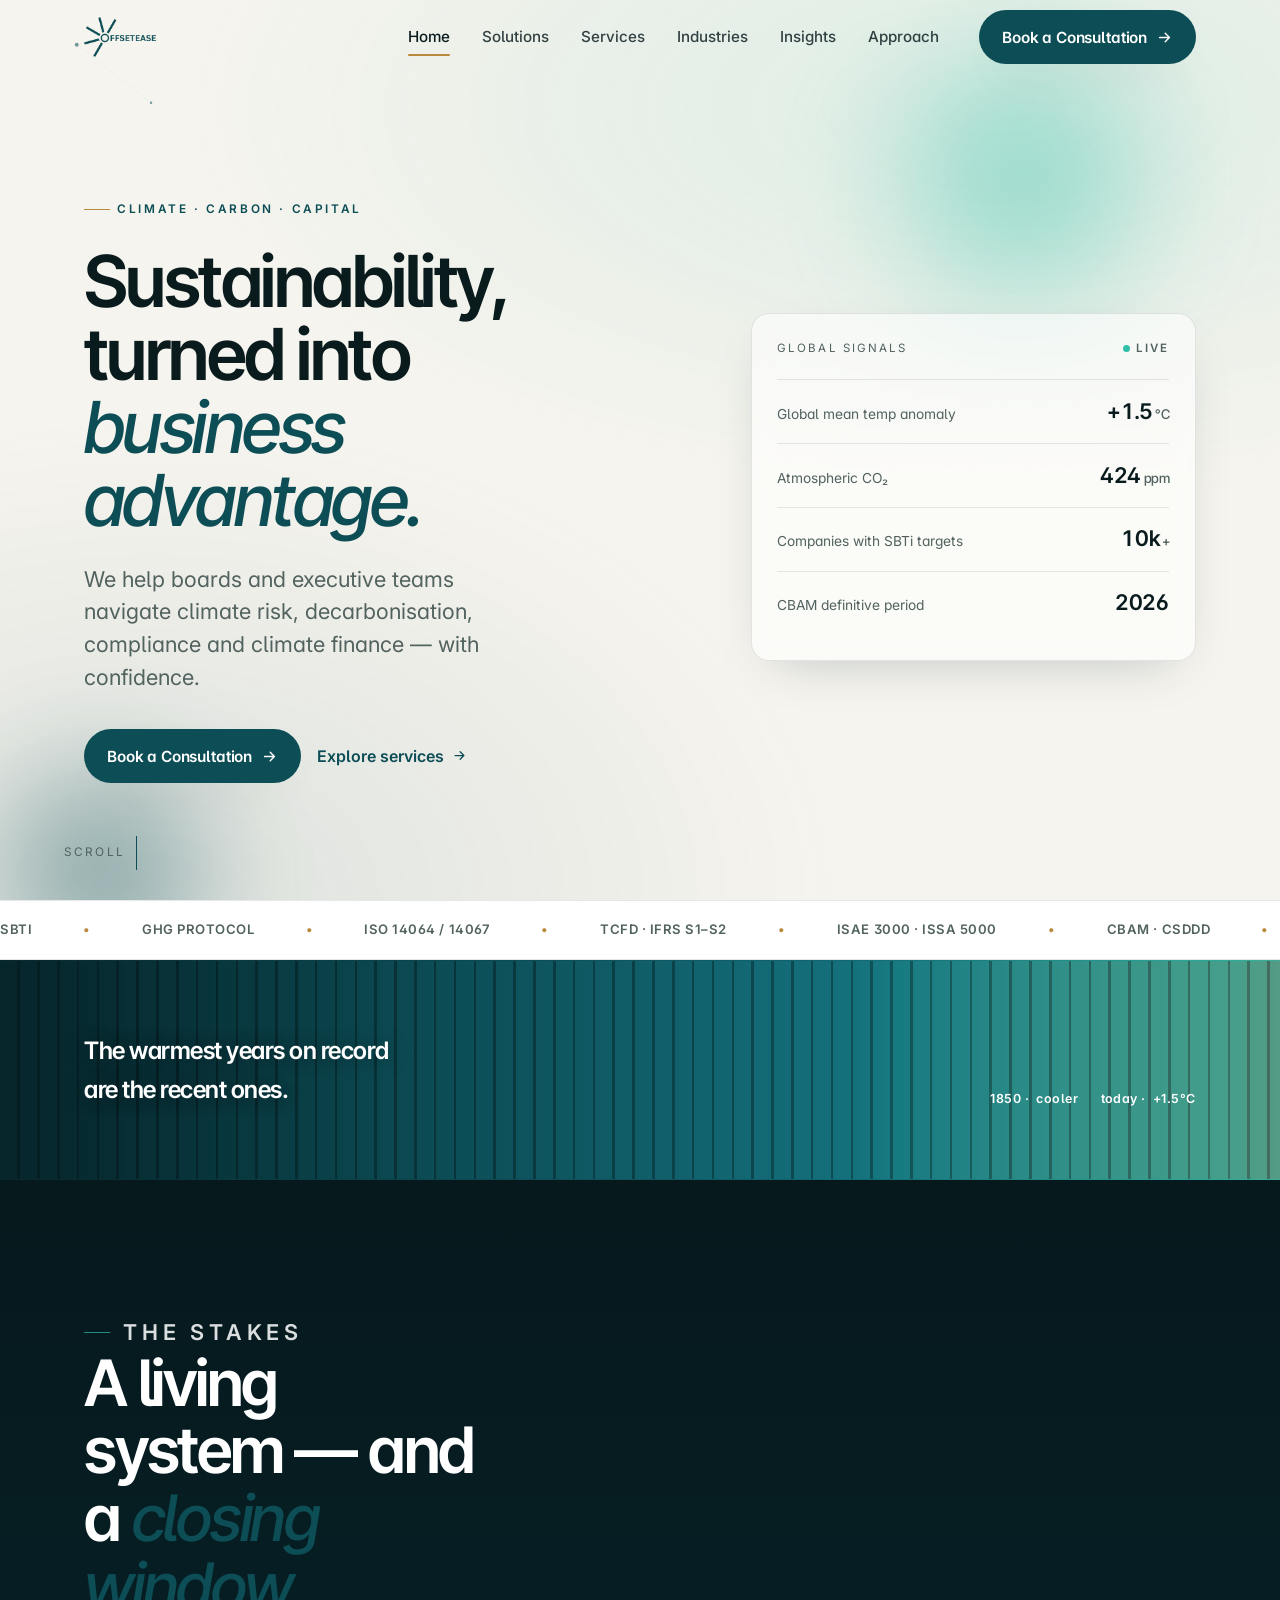
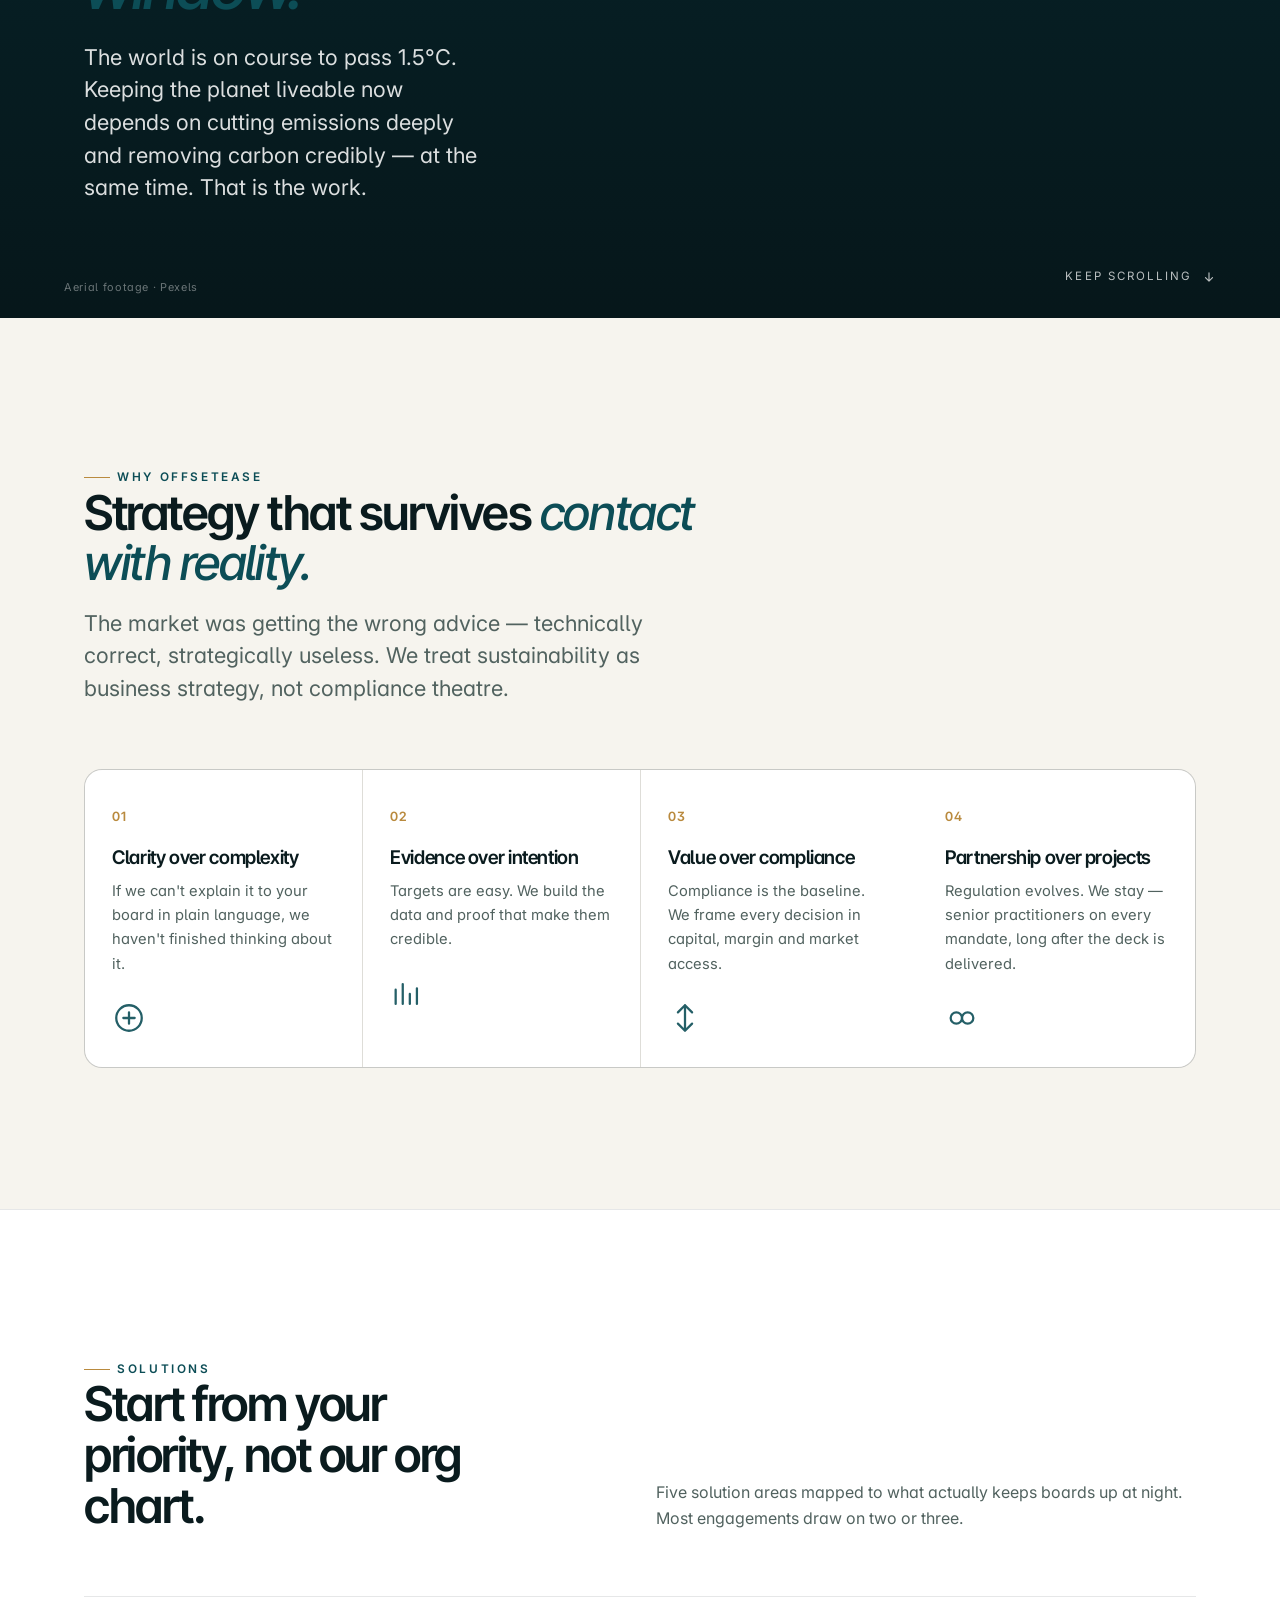
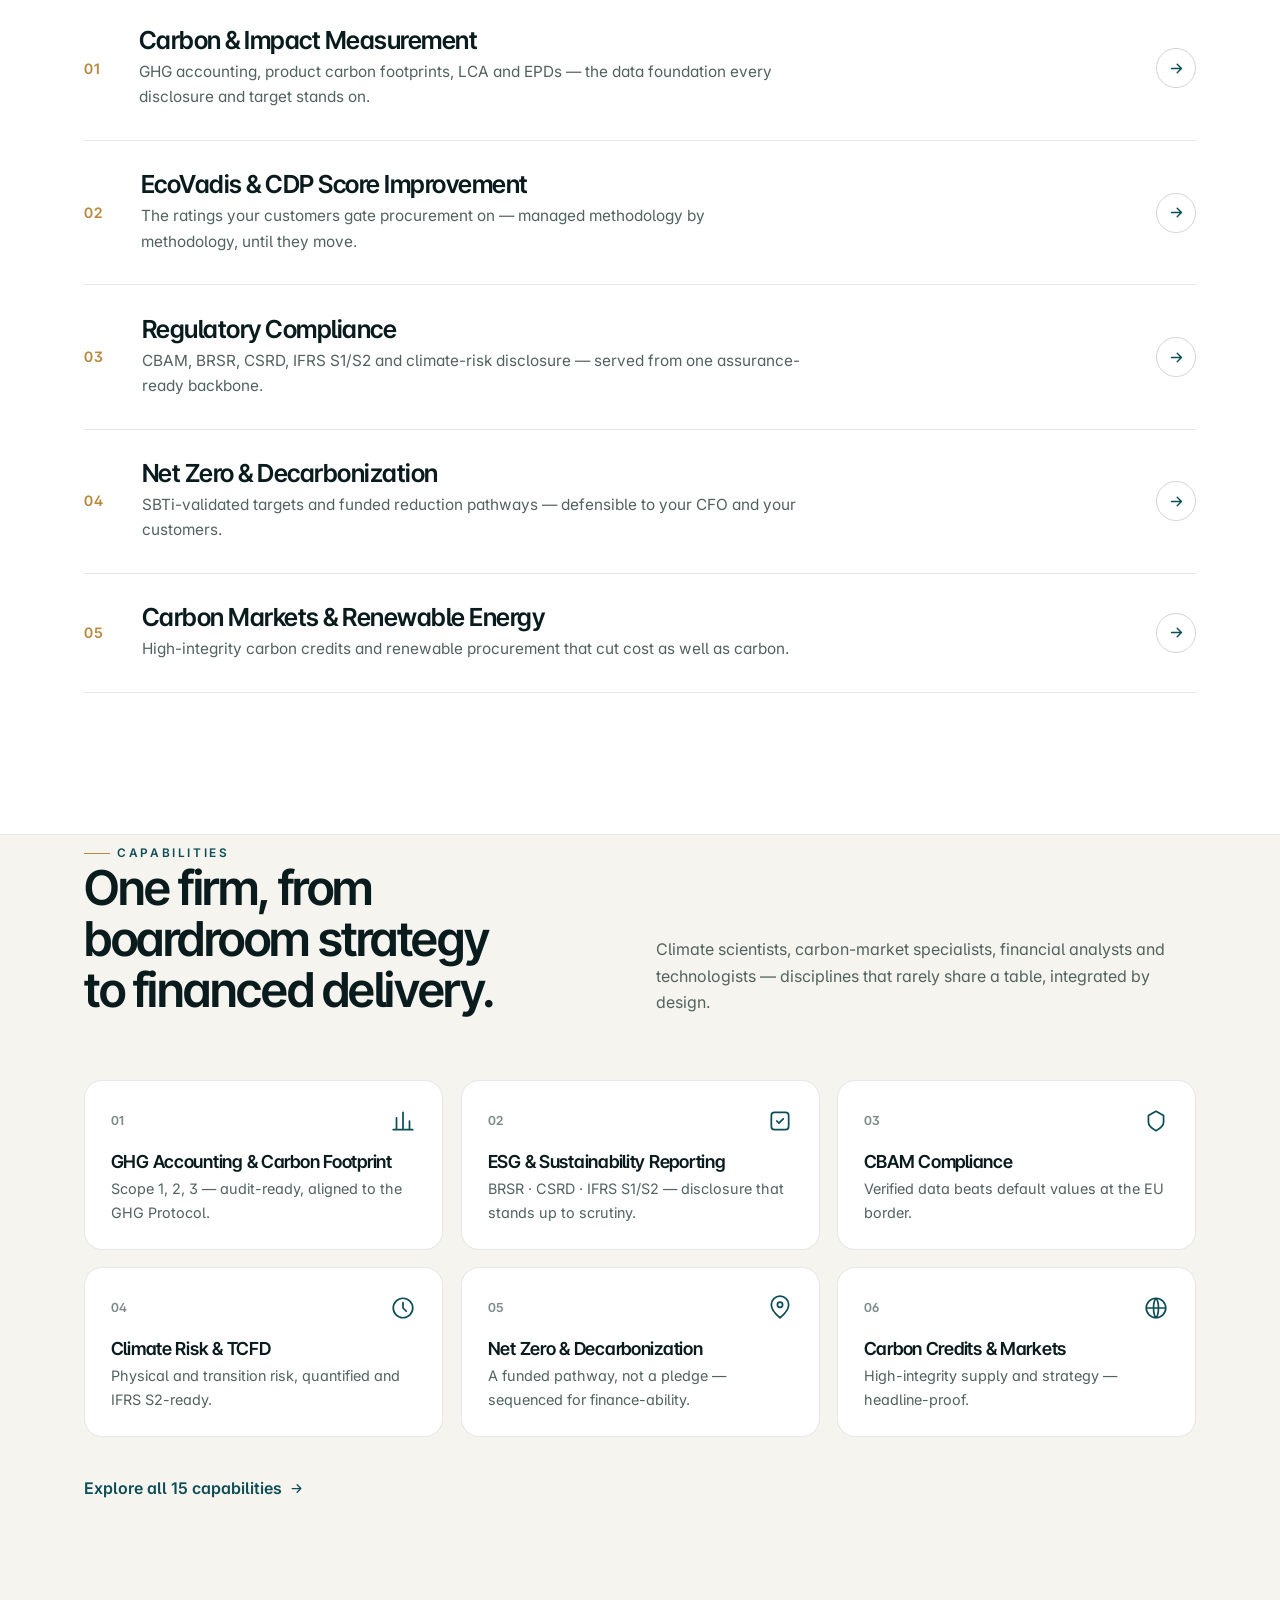
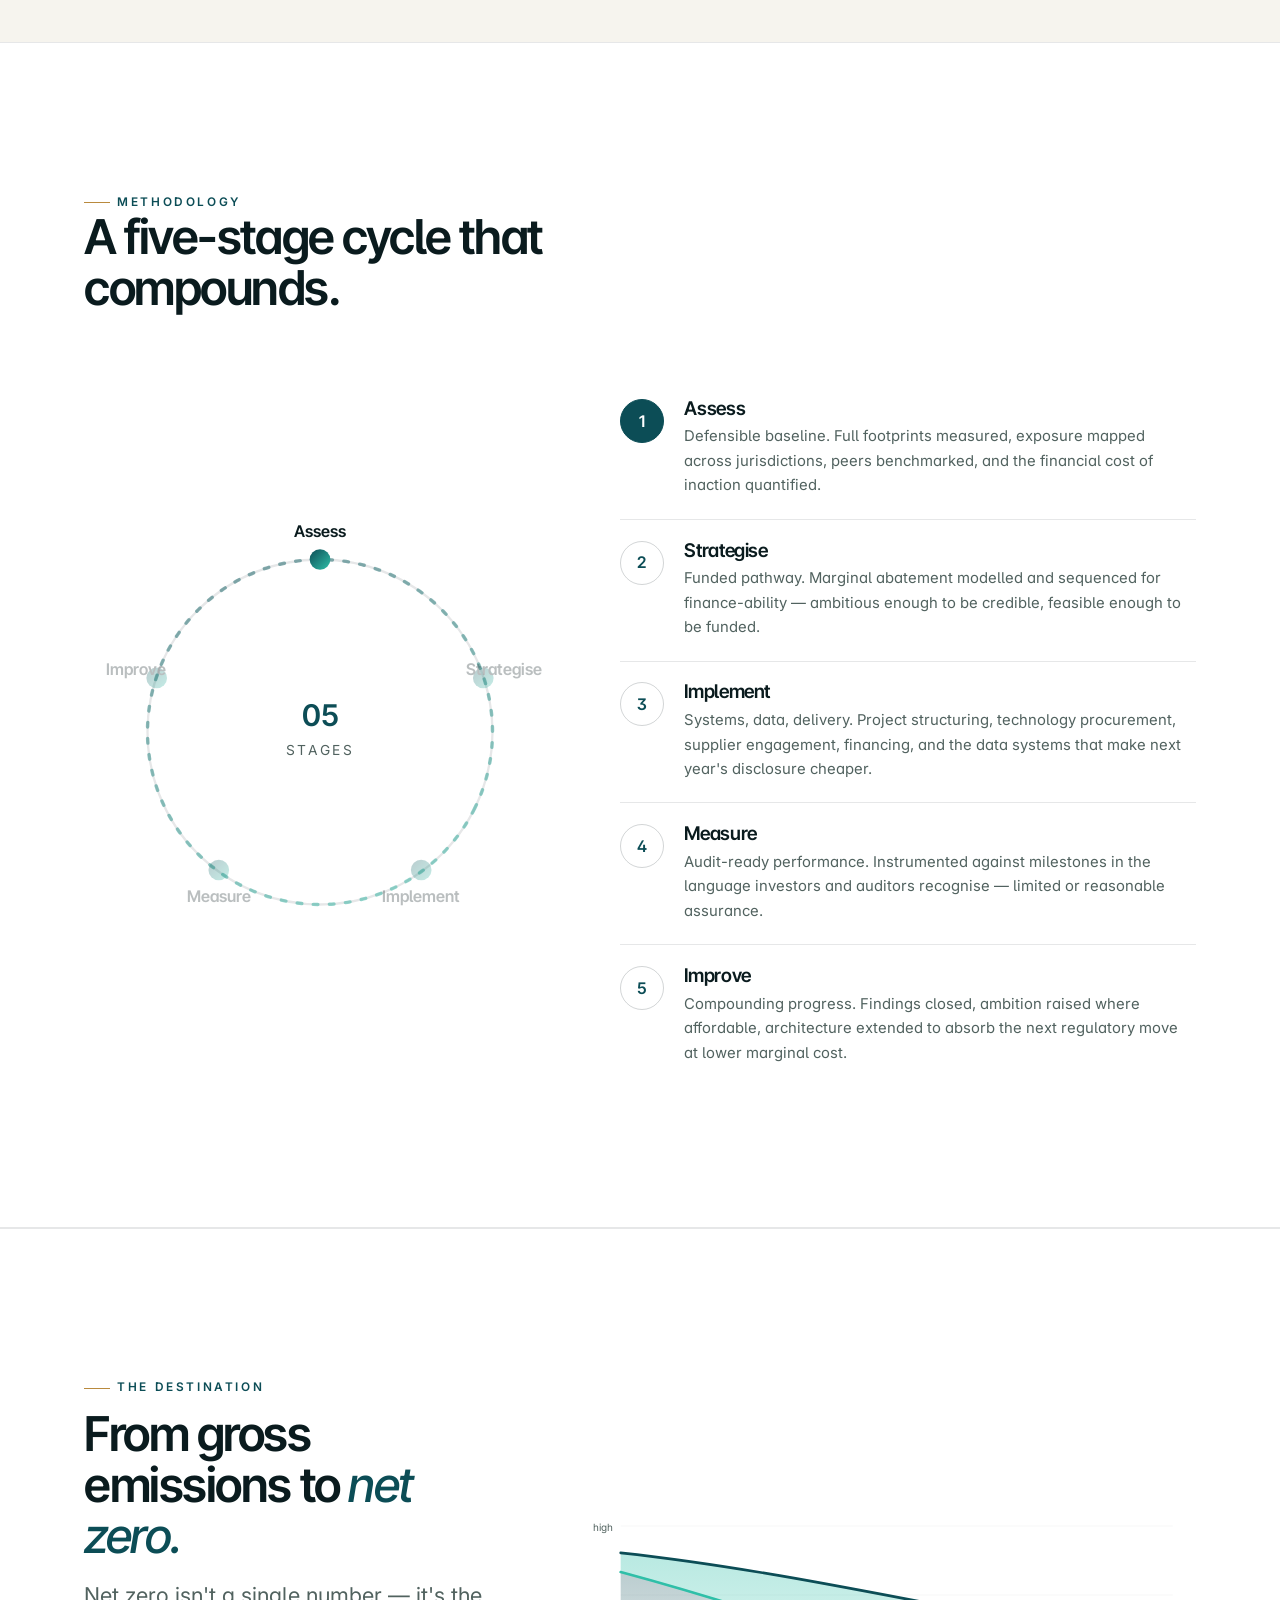
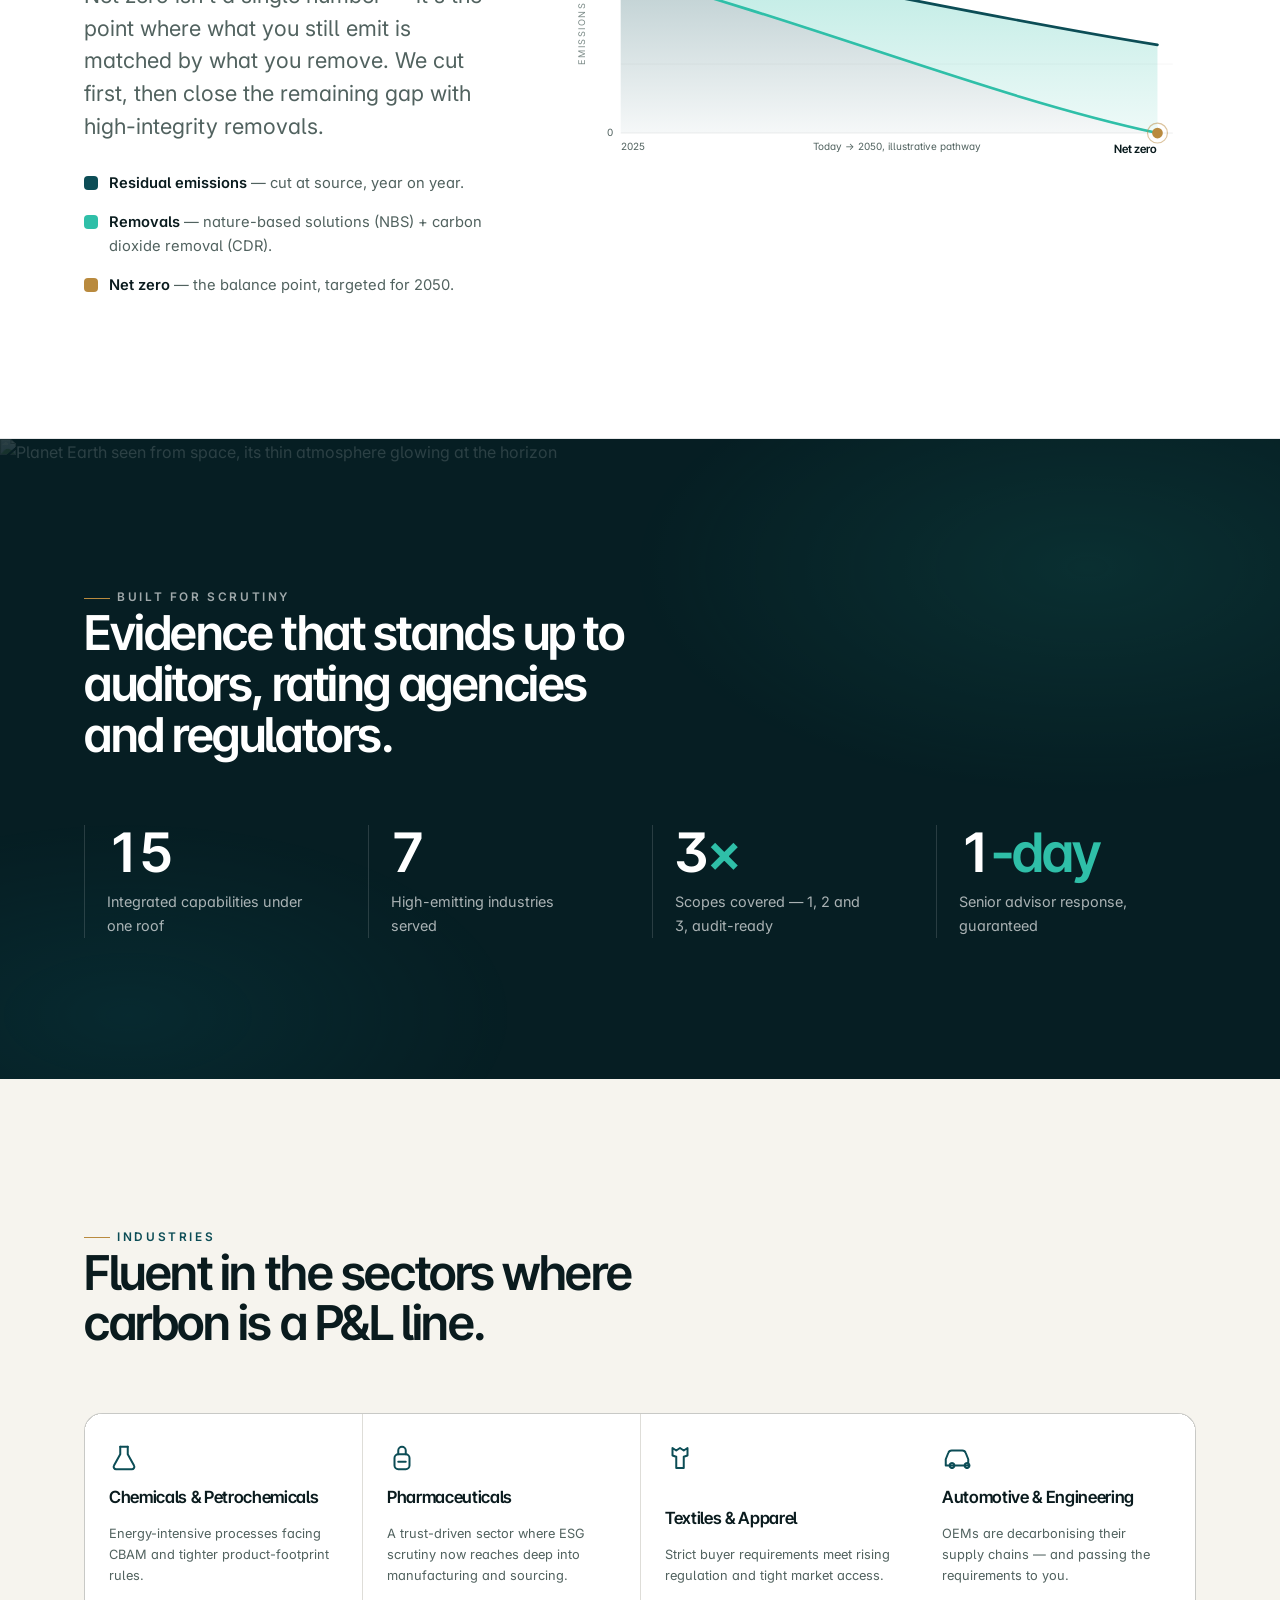
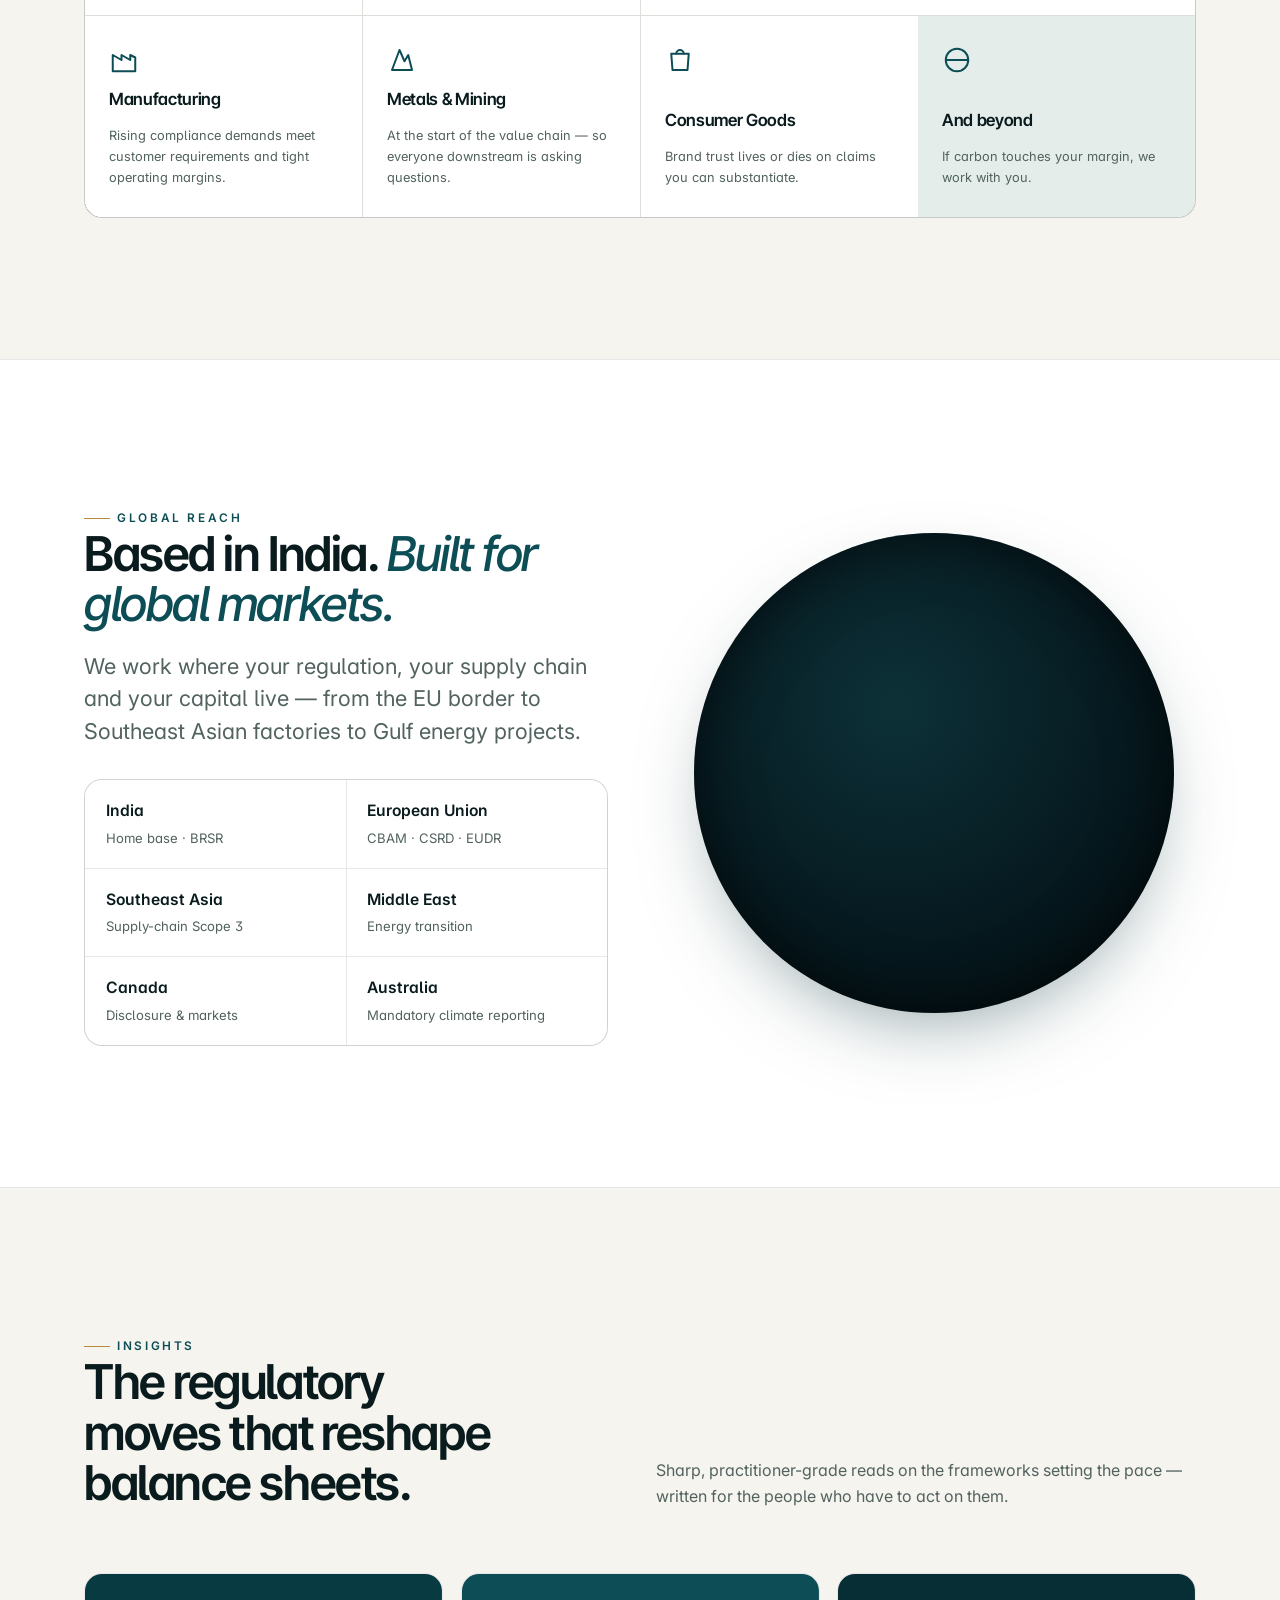
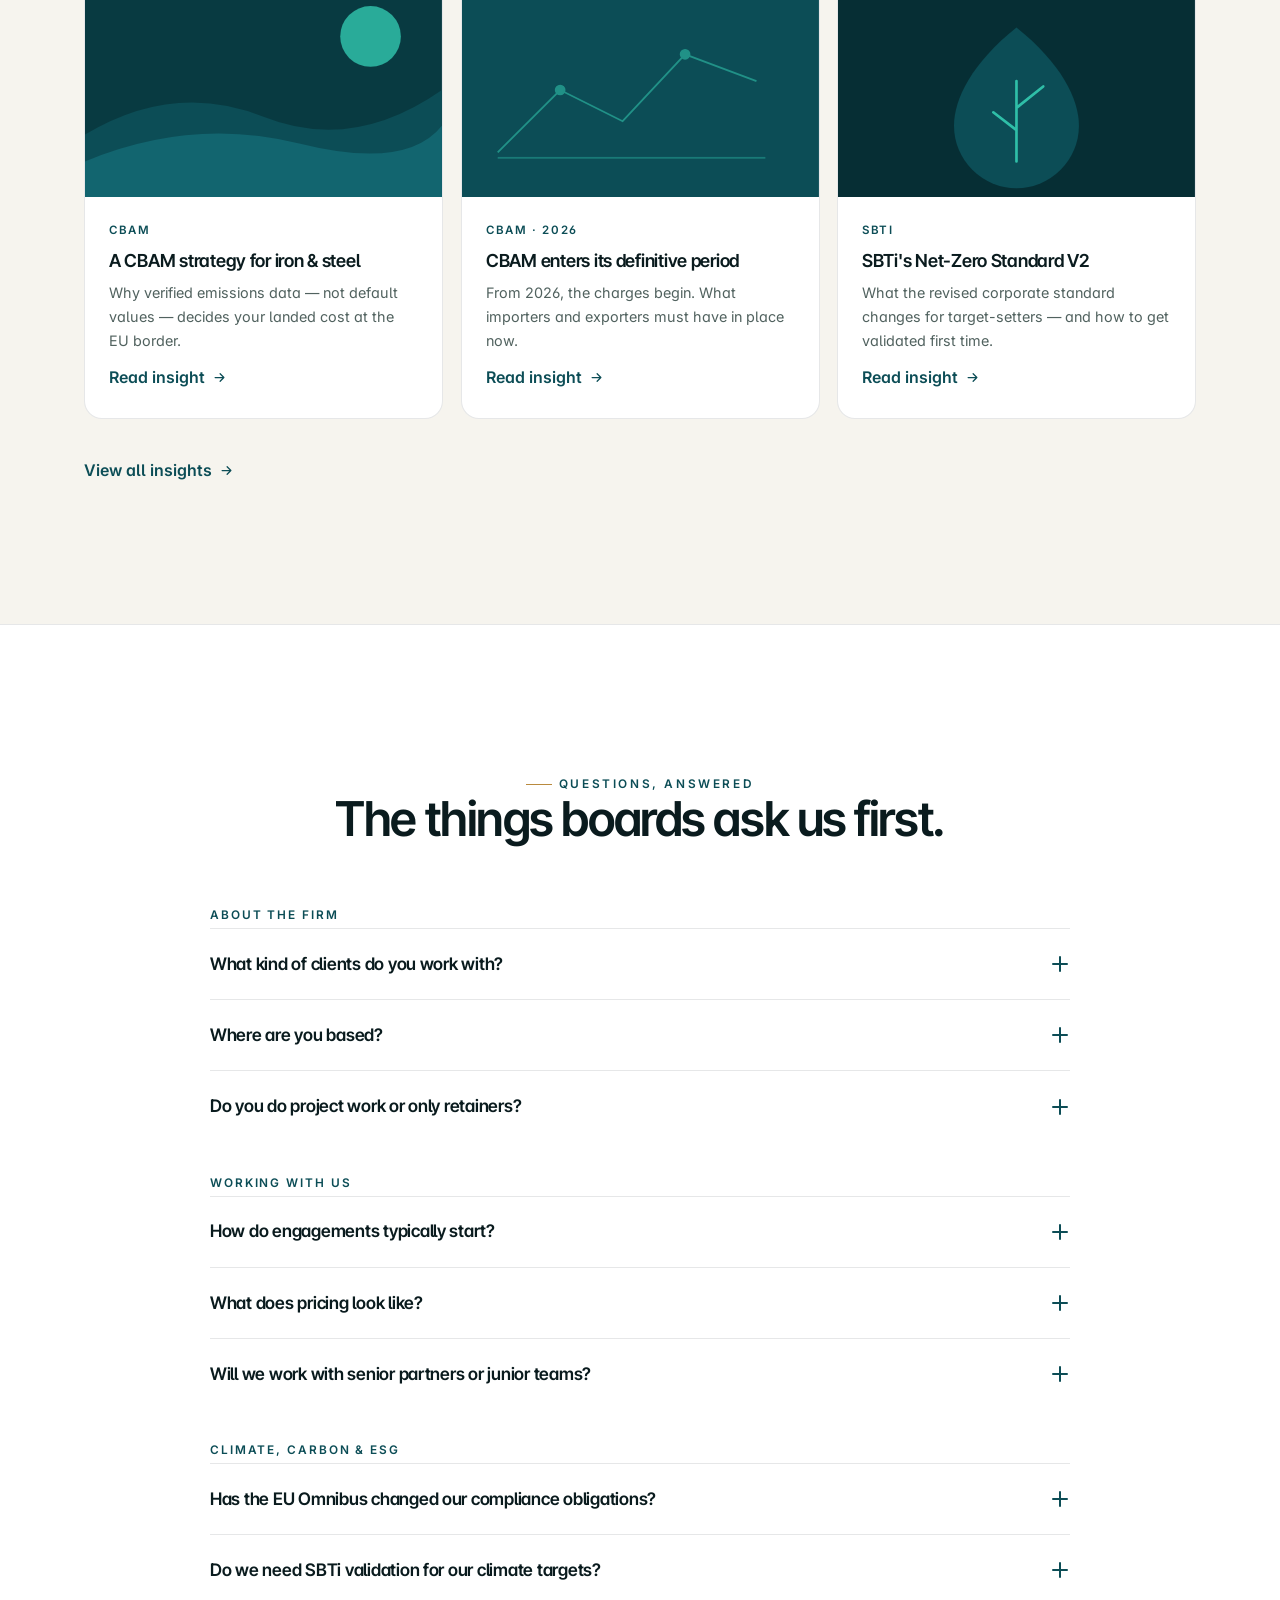
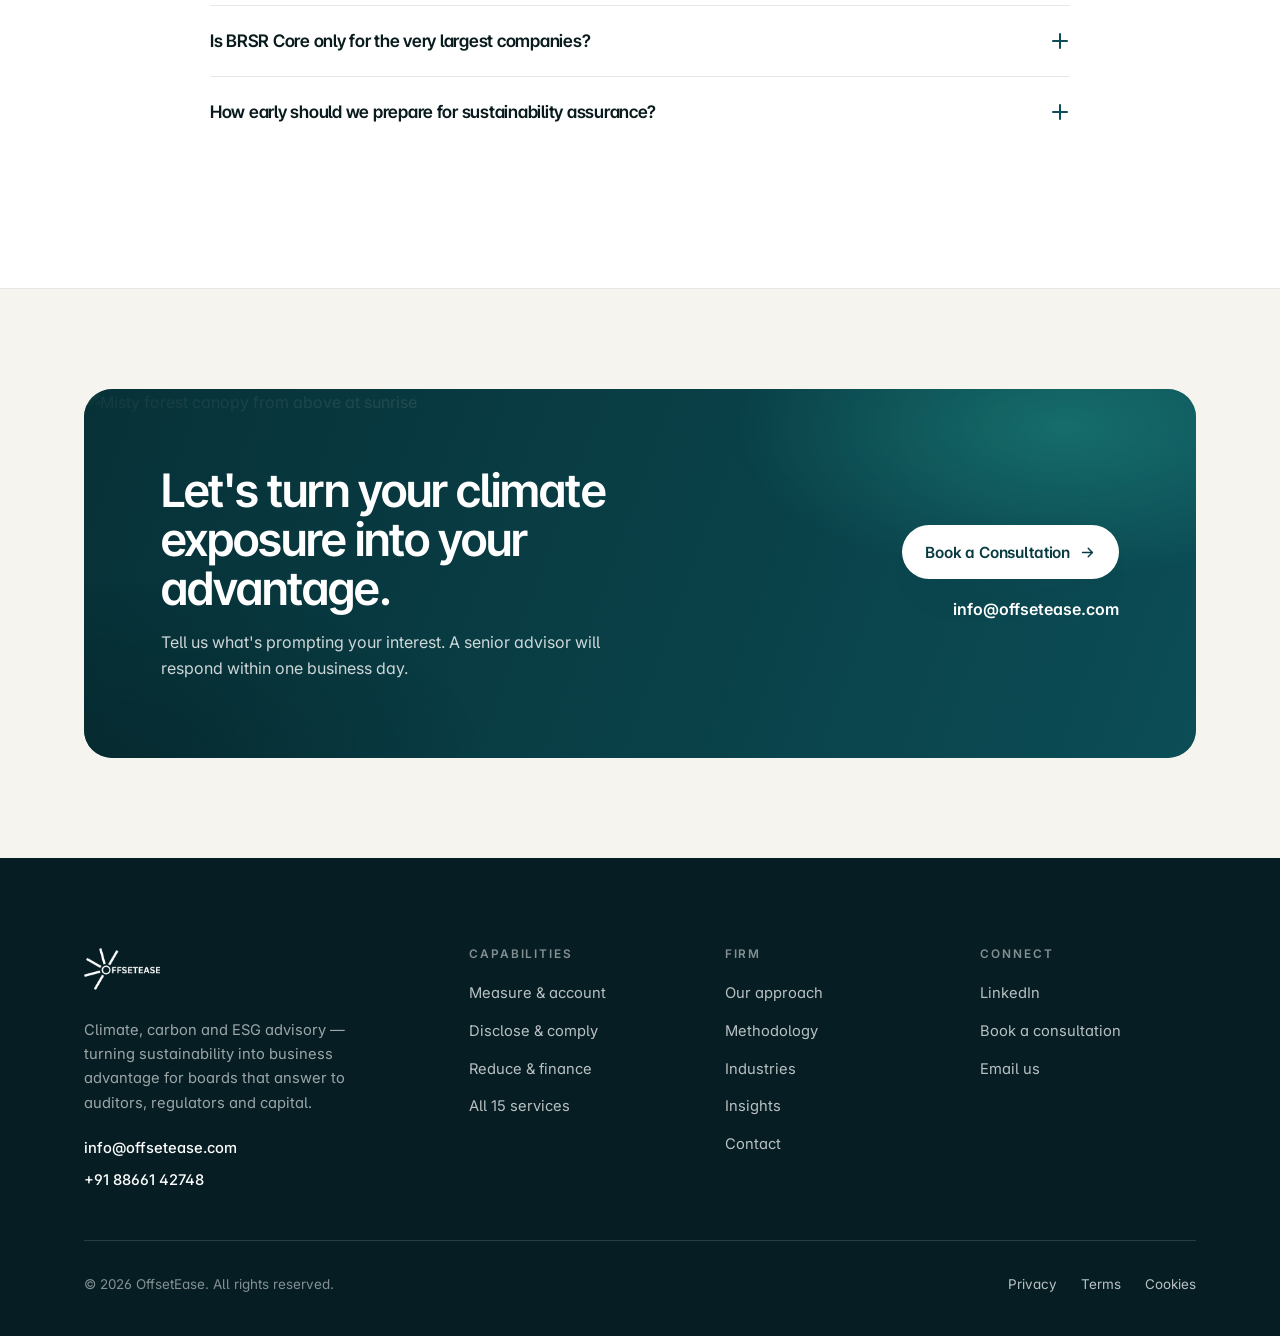
==== index.html @ 609835d5 "Add interactive 3D Earth (WebGL/Three.js) to Global Reach - Real textured, cloud-wrapped, atmosphere" ====
<!DOCTYPE html>
<html lang="en">
<head>
<meta charset="UTF-8">
<meta name="viewport" content="width=device-width, initial-scale=1">
<title>OffsetEase — Climate · Carbon · Capital</title>
<meta name="description" content="OffsetEase helps boards and executive teams turn climate risk, decarbonisation, compliance and climate finance into business advantage. Senior-led, audit-ready, commercially fluent.">
<meta name="theme-color" content="#0C4D56">
<link rel="icon" href="assets/img/favicon.ico" sizes="any">
<link rel="icon" href="assets/img/favicon.png" type="image/png">
<link rel="apple-touch-icon" href="assets/img/apple-touch-icon.png">
<meta property="og:title" content="OffsetEase — Sustainability, turned into business advantage">
<meta property="og:description" content="Climate, carbon and ESG advisory built for scrutiny and framed in capital, margin and market access.">
<meta property="og:type" content="website">
<link rel="preconnect" href="https://fonts.googleapis.com">
<link rel="preconnect" href="https://images.unsplash.com" crossorigin>
<link rel="preconnect" href="https://fonts.gstatic.com" crossorigin>
<link href="https://fonts.googleapis.com/css2?family=Inter:wght@400;500;600;700&family=Inter+Tight:wght@500;600;700&display=swap" rel="stylesheet">
<link rel="stylesheet" href="assets/css/styles.css">
</head>
<body>

<!-- ================= NAV ================= -->
<header class="nav" id="nav">
  <div class="wrap nav__inner">
    <a class="logo" href="index.html" aria-label="OffsetEase home">
      <span class="brand-logo" aria-hidden="true"></span>
    </a>
    <nav class="nav__links" aria-label="Primary">
      <a class="nav__link" href="index.html" aria-current="page">Home</a>
      <a class="nav__link" href="index.html#solutions">Solutions</a>
      <a class="nav__link" href="services.html">Services</a>
      <a class="nav__link" href="index.html#industries">Industries</a>
      <a class="nav__link" href="insights.html">Insights</a>
      <a class="nav__link" href="about.html">Approach</a>
      <a class="btn btn--primary nav__cta" href="contact.html">Book a Consultation
        <svg viewBox="0 0 24 24" fill="none" aria-hidden="true"><path d="M5 12h14M13 6l6 6-6 6" stroke="currentColor" stroke-width="2" stroke-linecap="round" stroke-linejoin="round"/></svg></a>
    </nav>
    <button class="nav__toggle" aria-label="Menu" aria-expanded="false"><span></span></button>
    <div class="nav__progress"></div>
  </div>
</header>

<main>

<!-- ================= HERO ================= -->
<section class="hero">
  <canvas class="hero__canvas" id="hero-canvas"></canvas>
  <div class="hero__veil"></div>
  <div class="orb" data-parallax="0.14" style="width:360px;height:360px;top:-70px;right:6%;background:radial-gradient(circle,#2FBFA8,transparent 70%)"></div>
  <div class="orb" data-parallax="-0.09" style="width:300px;height:300px;bottom:-90px;left:-50px;background:radial-gradient(circle,#0C4D56,transparent 70%)"></div>
  <div class="wrap">
    <div class="hero__grid">
      <div>
        <p class="eyebrow hero__tag">Climate · Carbon · Capital</p>
        <h1 class="display hero__title">
          Sustainability, turned into<br><span class="accent-word">business advantage.</span>
        </h1>
        <p class="lead hero__sub">We help boards and executive teams navigate climate risk, decarbonisation, compliance and climate finance — with confidence.</p>
        <div class="hero__cta">
          <a class="btn btn--primary" href="contact.html">Book a Consultation
            <svg viewBox="0 0 24 24" fill="none" aria-hidden="true"><path d="M5 12h14M13 6l6 6-6 6" stroke="currentColor" stroke-width="2" stroke-linecap="round" stroke-linejoin="round"/></svg>
          </a>
          <a class="tlink" href="services.html">Explore services
            <svg viewBox="0 0 24 24" fill="none" aria-hidden="true"><path d="M5 12h14M13 6l6 6-6 6" stroke="currentColor" stroke-width="2" stroke-linecap="round" stroke-linejoin="round"/></svg>
          </a>
        </div>
      </div>
      <aside class="hero__panel reveal" aria-label="Global climate signals">
        <div class="hero__panel-head">
          <span>Global signals</span>
          <span class="livedot">Live</span>
        </div>
        <div class="metric"><span class="metric__label">Global mean temp anomaly</span><span class="metric__val">+1.5<small>°C</small></span></div>
        <div class="metric"><span class="metric__label">Atmospheric CO₂</span><span class="metric__val">424<small>ppm</small></span></div>
        <div class="metric"><span class="metric__label">Companies with SBTi targets</span><span class="metric__val">10k<small>+</small></span></div>
        <div class="metric"><span class="metric__label">CBAM definitive period</span><span class="metric__val">2026</span></div>
      </aside>
    </div>
  </div>
  <span class="hero__scroll">Scroll <i></i></span>
</section>

<!-- ================= STANDARDS STRIP ================= -->
<div class="strip" aria-label="Standards and frameworks">
  <div class="strip__inner">
    <span class="strip__item">SBTi</span><span class="strip__item">GHG Protocol</span><span class="strip__item">ISO 14064 / 14067</span><span class="strip__item">TCFD · IFRS S1–S2</span><span class="strip__item">ISAE 3000 · ISSA 5000</span><span class="strip__item">CBAM · CSDDD</span><span class="strip__item">GRI · CDP</span><span class="strip__item">PAS 2050 · EPD</span>
    <span class="strip__item">SBTi</span><span class="strip__item">GHG Protocol</span><span class="strip__item">ISO 14064 / 14067</span><span class="strip__item">TCFD · IFRS S1–S2</span><span class="strip__item">ISAE 3000 · ISSA 5000</span><span class="strip__item">CBAM · CSDDD</span><span class="strip__item">GRI · CDP</span><span class="strip__item">PAS 2050 · EPD</span>
  </div>
</div>

<!-- ================= WARMING STRIPES ================= -->
<section class="stripes" aria-label="Global mean temperature by year, cool to warm">
  <div class="stripes__label">
    <div class="wrap">
      <p>The warmest years on record are the recent ones.</p>
      <div class="stripes__ends">
        <b>1850 ·&nbsp; cooler</b>
        <b>today ·&nbsp; +1.5°C</b>
      </div>
    </div>
  </div>
</section>

<!-- ================= CINEMATIC MOMENT ================= -->
<section class="cinema" aria-label="What is at stake">
  <video class="cinema__video" autoplay muted loop playsinline preload="metadata"
    poster="https://images.unsplash.com/photo-1760693980762-fac4f7558dc6?fm=jpg&q=55&w=1280&auto=format&fit=crop">
    <source src="https://videos.pexels.com/video-files/17929372/17929372-uhd_2560_1440_30fps.mp4" type="video/mp4">
  </video>
  <div class="cinema__scrim"></div>
  <div class="wrap">
    <div class="cinema__inner reveal">
      <p class="eyebrow eyebrow--light">The stakes</p>
      <h2>A living system — and a <span class="accent-word">closing window.</span></h2>
      <p>The world is on course to pass 1.5°C. Keeping the planet liveable now depends on cutting emissions deeply and removing carbon credibly — at the same time. That is the work.</p>
    </div>
  </div>
  <span class="cinema__cue">Keep scrolling
    <svg viewBox="0 0 24 24" width="14" height="14" fill="none" aria-hidden="true"><path d="M12 5v14M6 13l6 6 6-6" stroke="currentColor" stroke-width="2" stroke-linecap="round" stroke-linejoin="round"/></svg>
  </span>
  <span class="cinema__source">Aerial footage · Pexels</span>
</section>

<!-- ================= PHILOSOPHY ================= -->
<section class="section">
  <div class="wrap">
    <div class="head reveal">
      <p class="eyebrow">Why OffsetEase</p>
      <h2 class="h2">Strategy that survives <span class="accent-word">contact with reality.</span></h2>
      <p class="lead">The market was getting the wrong advice — technically correct, strategically useless. We treat sustainability as business strategy, not compliance theatre.</p>
    </div>
    <div class="values reveal" data-delay="1">
      <article class="value">
        <span class="value__num">01</span>
        <h3>Clarity over complexity</h3>
        <p>If we can't explain it to your board in plain language, we haven't finished thinking about it.</p>
        <svg class="value__icon" viewBox="0 0 24 24" fill="none" aria-hidden="true"><circle cx="12" cy="12" r="9" stroke="currentColor" stroke-width="1.6"/><path d="M8 12h8M12 8v8" stroke="currentColor" stroke-width="1.6" stroke-linecap="round"/></svg>
      </article>
      <article class="value">
        <span class="value__num">02</span>
        <h3>Evidence over intention</h3>
        <p>Targets are easy. We build the data and proof that make them credible.</p>
        <svg class="value__icon" viewBox="0 0 24 24" fill="none" aria-hidden="true"><path d="M4 19V9m5 10V5m5 14v-7m5 7V8" stroke="currentColor" stroke-width="1.6" stroke-linecap="round"/></svg>
      </article>
      <article class="value">
        <span class="value__num">03</span>
        <h3>Value over compliance</h3>
        <p>Compliance is the baseline. We frame every decision in capital, margin and market access.</p>
        <svg class="value__icon" viewBox="0 0 24 24" fill="none" aria-hidden="true"><path d="M12 3v18M7 8l5-5 5 5M7 16l5 5 5-5" stroke="currentColor" stroke-width="1.6" stroke-linecap="round" stroke-linejoin="round"/></svg>
      </article>
      <article class="value">
        <span class="value__num">04</span>
        <h3>Partnership over projects</h3>
        <p>Regulation evolves. We stay — senior practitioners on every mandate, long after the deck is delivered.</p>
        <svg class="value__icon" viewBox="0 0 24 24" fill="none" aria-hidden="true"><circle cx="8" cy="12" r="4" stroke="currentColor" stroke-width="1.6"/><circle cx="16" cy="12" r="4" stroke="currentColor" stroke-width="1.6"/></svg>
      </article>
    </div>
  </div>
</section>

<!-- ================= SOLUTIONS ================= -->
<section class="section" id="solutions" style="background:var(--surface);border-block:1px solid var(--line)">
  <div class="wrap">
    <div class="head head--split reveal">
      <div class="head__copy"><p class="eyebrow">Solutions</p><h2 class="h2">Start from your priority, not our org chart.</h2></div>
      <p class="muted">Five solution areas mapped to what actually keeps boards up at night. Most engagements draw on two or three.</p>
    </div>
    <div class="sol-list reveal" data-delay="1">
      <a class="sol" href="services.html#measure">
        <span class="sol__no">01</span>
        <div class="sol__body"><h3>Carbon &amp; Impact Measurement</h3><p>GHG accounting, product carbon footprints, LCA and EPDs — the data foundation every disclosure and target stands on.</p></div>
        <span class="sol__arrow" aria-hidden="true"><svg viewBox="0 0 24 24" fill="none"><path d="M5 12h14M13 6l6 6-6 6" stroke="currentColor" stroke-width="2" stroke-linecap="round" stroke-linejoin="round"/></svg></span>
      </a>
      <a class="sol" href="services.html#scores">
        <span class="sol__no">02</span>
        <div class="sol__body"><h3>EcoVadis &amp; CDP Score Improvement</h3><p>The ratings your customers gate procurement on — managed methodology by methodology, until they move.</p></div>
        <span class="sol__arrow" aria-hidden="true"><svg viewBox="0 0 24 24" fill="none"><path d="M5 12h14M13 6l6 6-6 6" stroke="currentColor" stroke-width="2" stroke-linecap="round" stroke-linejoin="round"/></svg></span>
      </a>
      <a class="sol" href="services.html#comply">
        <span class="sol__no">03</span>
        <div class="sol__body"><h3>Regulatory Compliance</h3><p>CBAM, BRSR, CSRD, IFRS S1/S2 and climate-risk disclosure — served from one assurance-ready backbone.</p></div>
        <span class="sol__arrow" aria-hidden="true"><svg viewBox="0 0 24 24" fill="none"><path d="M5 12h14M13 6l6 6-6 6" stroke="currentColor" stroke-width="2" stroke-linecap="round" stroke-linejoin="round"/></svg></span>
      </a>
      <a class="sol" href="services.html#reduce">
        <span class="sol__no">04</span>
        <div class="sol__body"><h3>Net Zero &amp; Decarbonization</h3><p>SBTi-validated targets and funded reduction pathways — defensible to your CFO and your customers.</p></div>
        <span class="sol__arrow" aria-hidden="true"><svg viewBox="0 0 24 24" fill="none"><path d="M5 12h14M13 6l6 6-6 6" stroke="currentColor" stroke-width="2" stroke-linecap="round" stroke-linejoin="round"/></svg></span>
      </a>
      <a class="sol" href="services.html#markets">
        <span class="sol__no">05</span>
        <div class="sol__body"><h3>Carbon Markets &amp; Renewable Energy</h3><p>High-integrity carbon credits and renewable procurement that cut cost as well as carbon.</p></div>
        <span class="sol__arrow" aria-hidden="true"><svg viewBox="0 0 24 24" fill="none"><path d="M5 12h14M13 6l6 6-6 6" stroke="currentColor" stroke-width="2" stroke-linecap="round" stroke-linejoin="round"/></svg></span>
      </a>
    </div>
  </div>
</section>

<!-- ================= SERVICES ================= -->
<section class="section" style="padding-top:0" id="services">
  <div class="wrap">
    <div class="head head--split reveal">
      <div class="head__copy">
        <p class="eyebrow">Capabilities</p>
        <h2 class="h2">One firm, from boardroom strategy to financed delivery.</h2>
      </div>
      <p class="muted">Climate scientists, carbon-market specialists, financial analysts and technologists — disciplines that rarely share a table, integrated by design.</p>
    </div>

    <div class="svc-grid reveal" data-delay="1">
      <article class="svc">
        <div class="svc__ix"><span class="svc__num">01</span>
          <svg class="svc__icon" viewBox="0 0 24 24" fill="none" aria-hidden="true"><path d="M3 20h18M6 20V9m6 11V4m6 16v-8" stroke="currentColor" stroke-width="1.6" stroke-linecap="round"/></svg></div>
        <h3>GHG Accounting &amp; Carbon Footprint</h3>
        <p>Scope 1, 2, 3 — audit-ready, aligned to the GHG Protocol.</p>
      </article>
      <article class="svc">
        <div class="svc__ix"><span class="svc__num">02</span>
          <svg class="svc__icon" viewBox="0 0 24 24" fill="none" aria-hidden="true"><rect x="4" y="4" width="16" height="16" rx="3" stroke="currentColor" stroke-width="1.6"/><path d="M9 12l2 2 4-4" stroke="currentColor" stroke-width="1.6" stroke-linecap="round" stroke-linejoin="round"/></svg></div>
        <h3>ESG &amp; Sustainability Reporting</h3>
        <p>BRSR · CSRD · IFRS S1/S2 — disclosure that stands up to scrutiny.</p>
      </article>
      <article class="svc">
        <div class="svc__ix"><span class="svc__num">03</span>
          <svg class="svc__icon" viewBox="0 0 24 24" fill="none" aria-hidden="true"><path d="M12 3l7 4v6c0 4-3 6-7 8-4-2-7-4-7-8V7l7-4Z" stroke="currentColor" stroke-width="1.6" stroke-linejoin="round"/></svg></div>
        <h3>CBAM Compliance</h3>
        <p>Verified data beats default values at the EU border.</p>
      </article>
      <article class="svc">
        <div class="svc__ix"><span class="svc__num">04</span>
          <svg class="svc__icon" viewBox="0 0 24 24" fill="none" aria-hidden="true"><circle cx="12" cy="12" r="9" stroke="currentColor" stroke-width="1.6"/><path d="M12 7v5l3 3" stroke="currentColor" stroke-width="1.6" stroke-linecap="round" stroke-linejoin="round"/></svg></div>
        <h3>Climate Risk &amp; TCFD</h3>
        <p>Physical and transition risk, quantified and IFRS S2-ready.</p>
      </article>
      <article class="svc">
        <div class="svc__ix"><span class="svc__num">05</span>
          <svg class="svc__icon" viewBox="0 0 24 24" fill="none" aria-hidden="true"><path d="M12 21C7 17 4 13 4 9a8 8 0 0 1 16 0c0 4-3 8-8 12Z" stroke="currentColor" stroke-width="1.6" stroke-linejoin="round"/><circle cx="12" cy="9" r="2.4" stroke="currentColor" stroke-width="1.6"/></svg></div>
        <h3>Net Zero &amp; Decarbonization</h3>
        <p>A funded pathway, not a pledge — sequenced for finance-ability.</p>
      </article>
      <article class="svc">
        <div class="svc__ix"><span class="svc__num">06</span>
          <svg class="svc__icon" viewBox="0 0 24 24" fill="none" aria-hidden="true"><circle cx="12" cy="12" r="9" stroke="currentColor" stroke-width="1.6"/><path d="M3 12h18M12 3c3 3 3 15 0 18M12 3c-3 3-3 15 0 18" stroke="currentColor" stroke-width="1.6"/></svg></div>
        <h3>Carbon Credits &amp; Markets</h3>
        <p>High-integrity supply and strategy — headline-proof.</p>
      </article>
    </div>

    <div class="reveal" data-delay="2" style="margin-top:2.4rem">
      <a class="tlink" href="services.html">Explore all 15 capabilities
        <svg viewBox="0 0 24 24" fill="none" aria-hidden="true"><path d="M5 12h14M13 6l6 6-6 6" stroke="currentColor" stroke-width="2" stroke-linecap="round" stroke-linejoin="round"/></svg>
      </a>
    </div>
  </div>
</section>

<!-- ================= METHODOLOGY ================= -->
<section class="section" style="background:var(--surface);border-block:1px solid var(--line)">
  <div class="wrap">
    <div class="head reveal">
      <p class="eyebrow">Methodology</p>
      <h2 class="h2">A five-stage cycle that compounds.</h2>
    </div>
    <div class="method">
      <div class="cycle reveal">
        <svg viewBox="0 0 400 400" role="img" aria-label="Five-stage engagement cycle">
          <defs>
            <linearGradient id="cyc" x1="0" y1="0" x2="1" y2="1">
              <stop offset="0" stop-color="#0C4D56"/><stop offset="1" stop-color="#2FBFA8"/>
            </linearGradient>
          </defs>
          <circle cx="200" cy="200" r="150" fill="none" stroke="var(--line)" stroke-width="2"/>
          <circle cx="200" cy="200" r="150" fill="none" stroke="url(#cyc)" stroke-width="3" stroke-dasharray="4 10" stroke-linecap="round" opacity="0.5">
            <animateTransform attributeName="transform" type="rotate" from="0 200 200" to="360 200 200" dur="60s" repeatCount="indefinite"/>
          </circle>
          <!-- 5 nodes -->
          <g data-seg="0" style="transition:opacity .5s"><circle cx="200" cy="50" r="9" fill="url(#cyc)"/><text x="200" y="30" text-anchor="middle" font-family="Inter Tight" font-size="14" font-weight="600" fill="#0A1B1E">Assess</text></g>
          <g data-seg="1" style="transition:opacity .5s"><circle cx="342" cy="153" r="9" fill="url(#cyc)"/><text x="360" y="150" text-anchor="middle" font-family="Inter Tight" font-size="14" font-weight="600" fill="#0A1B1E">Strategise</text></g>
          <g data-seg="2" style="transition:opacity .5s"><circle cx="288" cy="320" r="9" fill="url(#cyc)"/><text x="288" y="348" text-anchor="middle" font-family="Inter Tight" font-size="14" font-weight="600" fill="#0A1B1E">Implement</text></g>
          <g data-seg="3" style="transition:opacity .5s"><circle cx="112" cy="320" r="9" fill="url(#cyc)"/><text x="112" y="348" text-anchor="middle" font-family="Inter Tight" font-size="14" font-weight="600" fill="#0A1B1E">Measure</text></g>
          <g data-seg="4" style="transition:opacity .5s"><circle cx="58" cy="153" r="9" fill="url(#cyc)"/><text x="40" y="150" text-anchor="middle" font-family="Inter Tight" font-size="14" font-weight="600" fill="#0A1B1E">Improve</text></g>
          <text x="200" y="195" text-anchor="middle" font-family="Inter Tight" font-size="26" font-weight="600" fill="#0C4D56">05</text>
          <text x="200" y="220" text-anchor="middle" font-family="Inter" font-size="12" fill="#51625F" letter-spacing="2">STAGES</text>
        </svg>
      </div>
      <div class="method__list reveal" data-delay="1">
        <div class="mstep"><div class="mstep__no">1</div><div><h3>Assess</h3><p>Defensible baseline. Full footprints measured, exposure mapped across jurisdictions, peers benchmarked, and the financial cost of inaction quantified.</p></div></div>
        <div class="mstep"><div class="mstep__no">2</div><div><h3>Strategise</h3><p>Funded pathway. Marginal abatement modelled and sequenced for finance-ability — ambitious enough to be credible, feasible enough to be funded.</p></div></div>
        <div class="mstep"><div class="mstep__no">3</div><div><h3>Implement</h3><p>Systems, data, delivery. Project structuring, technology procurement, supplier engagement, financing, and the data systems that make next year's disclosure cheaper.</p></div></div>
        <div class="mstep"><div class="mstep__no">4</div><div><h3>Measure</h3><p>Audit-ready performance. Instrumented against milestones in the language investors and auditors recognise — limited or reasonable assurance.</p></div></div>
        <div class="mstep"><div class="mstep__no">5</div><div><h3>Improve</h3><p>Compounding progress. Findings closed, ambition raised where affordable, architecture extended to absorb the next regulatory move at lower marginal cost.</p></div></div>
      </div>
    </div>
  </div>
</section>

<!-- ================= NET ZERO PATHWAY ================= -->
<section class="section" style="background:var(--surface);border-block:1px solid var(--line)">
  <div class="wrap">
    <div class="pathway">
      <div>
        <p class="eyebrow reveal">The destination</p>
        <h2 class="h2 reveal" data-delay="1" style="margin-top:.7rem">From gross emissions to <span class="accent-word">net zero.</span></h2>
        <p class="lead reveal" data-delay="2" style="margin-top:1.1rem">Net zero isn't a single number — it's the point where what you still emit is matched by what you remove. We cut first, then close the remaining gap with high-integrity removals.</p>
        <div class="pw-legend reveal" data-delay="3">
          <div><i style="background:#0C4D56"></i><span><b>Residual emissions</b> — cut at source, year on year.</span></div>
          <div><i style="background:#2FBFA8"></i><span><b>Removals</b> — nature-based solutions (NBS) + carbon dioxide removal (CDR).</span></div>
          <div><i style="background:#B98A3E"></i><span><b>Net zero</b> — the balance point, targeted for 2050.</span></div>
        </div>
      </div>

      <div class="pathway__chart reveal" data-delay="1" data-draw>
        <svg viewBox="0 0 820 400" role="img" aria-label="Chart: gross emissions decline while removals rise, reaching net zero by 2050">
          <defs>
            <linearGradient id="pwTeal" x1="0" y1="0" x2="0" y2="1"><stop offset="0" stop-color="#0C4D56" stop-opacity=".28"/><stop offset="1" stop-color="#0C4D56" stop-opacity=".04"/></linearGradient>
            <linearGradient id="pwGlow" x1="0" y1="0" x2="0" y2="1"><stop offset="0" stop-color="#2FBFA8" stop-opacity=".34"/><stop offset="1" stop-color="#2FBFA8" stop-opacity=".08"/></linearGradient>
          </defs>
          <!-- grid -->
          <g stroke="var(--line)" stroke-width="1">
            <line x1="70" y1="330" x2="790" y2="330"/>
            <line x1="70" y1="240" x2="790" y2="240" opacity=".5"/>
            <line x1="70" y1="150" x2="790" y2="150" opacity=".5"/>
            <line x1="70" y1="60"  x2="790" y2="60"  opacity=".5"/>
          </g>
          <!-- removals wedge (between gross and net) -->
          <path class="fade-area" d="M70,95 C300,120 520,175 770,215 L770,330 C560,285 330,190 70,120 Z" fill="url(#pwGlow)"/>
          <!-- residual/net area -->
          <path class="fade-area" d="M70,120 C330,190 560,285 770,330 L70,330 Z" fill="url(#pwTeal)"/>
          <!-- gross emissions line -->
          <path class="draw" d="M70,95 C300,120 520,175 770,215" fill="none" stroke="#0C4D56" stroke-width="3.5" stroke-linecap="round"/>
          <!-- net emissions line -->
          <path class="draw draw--2" d="M70,120 C330,190 560,285 770,330" fill="none" stroke="#2FBFA8" stroke-width="3.5" stroke-linecap="round" stroke-dasharray="2400"/>
          <!-- net zero marker -->
          <g class="pop">
            <circle cx="770" cy="330" r="7" fill="#B98A3E"/>
            <circle cx="770" cy="330" r="13" fill="none" stroke="#B98A3E" stroke-width="1.5" opacity=".5"/>
            <text x="770" y="356" text-anchor="end" font-family="Inter Tight" font-size="15" font-weight="600" fill="#0A1B1E">Net zero</text>
          </g>
          <!-- axis labels -->
          <g font-family="Inter" font-size="13" fill="#51625F">
            <text x="70" y="352">2025</text>
            <text x="430" y="352" text-anchor="middle">Today → 2050, illustrative pathway</text>
            <text x="60" y="66" text-anchor="end">high</text>
            <text x="60" y="334" text-anchor="end">0</text>
          </g>
          <text x="24" y="200" transform="rotate(-90 24 200)" text-anchor="middle" font-family="Inter" font-size="12" fill="#7C8B88" letter-spacing="2">EMISSIONS</text>
        </svg>
      </div>
    </div>
  </div>
</section>

<!-- ================= STATS BAND ================= -->
<section class="section band">
  <img class="band__photo" src="https://images.unsplash.com/photo-1777047023536-8e47688b77f9?fm=jpg&q=62&w=1600&auto=format&fit=crop" alt="Planet Earth seen from space, its thin atmosphere glowing at the horizon" loading="lazy" decoding="async">
  <div class="band__scrim"></div>
  <div class="band__mesh"></div>
  <div class="wrap">
    <div class="head reveal" style="max-width:56ch">
      <p class="eyebrow">Built for scrutiny</p>
      <h2 class="h2" style="color:#fff">Evidence that stands up to auditors, rating agencies and regulators.</h2>
    </div>
    <div class="stats reveal" data-delay="1">
      <div class="stat"><div class="stat__n"><span data-count="15">0</span></div><p class="stat__l">Integrated capabilities under one roof</p></div>
      <div class="stat"><div class="stat__n"><span data-count="7">0</span></div><p class="stat__l">High-emitting industries served</p></div>
      <div class="stat"><div class="stat__n"><span data-count="3">0</span><span class="u">×</span></div><p class="stat__l">Scopes covered — 1, 2 and 3, audit-ready</p></div>
      <div class="stat"><div class="stat__n">1<span class="u">-day</span></div><p class="stat__l">Senior advisor response, guaranteed</p></div>
    </div>
  </div>
</section>

<!-- ================= INDUSTRIES ================= -->
<section class="section" id="industries">
  <div class="wrap">
    <div class="head reveal">
      <p class="eyebrow">Industries</p>
      <h2 class="h2">Fluent in the sectors where carbon is a P&amp;L line.</h2>
    </div>
    <div class="inds reveal" data-delay="1">
      <article class="ind"><svg class="ind__icon" viewBox="0 0 24 24" fill="none" aria-hidden="true"><path d="M9 3v6l-5 9a2 2 0 0 0 2 3h12a2 2 0 0 0 2-3l-5-9V3" stroke="currentColor" stroke-width="1.6" stroke-linecap="round" stroke-linejoin="round"/><path d="M9 3h6" stroke="currentColor" stroke-width="1.6" stroke-linecap="round"/></svg><h3>Chemicals &amp; Petrochemicals</h3><small>Energy-intensive processes facing CBAM and tighter product-footprint rules.</small></article>
      <article class="ind"><svg class="ind__icon" viewBox="0 0 24 24" fill="none" aria-hidden="true"><rect x="6" y="9" width="12" height="12" rx="3" stroke="currentColor" stroke-width="1.6"/><path d="M9 9V6a3 3 0 0 1 6 0v3M9 15h6" stroke="currentColor" stroke-width="1.6" stroke-linecap="round"/></svg><h3>Pharmaceuticals</h3><small>A trust-driven sector where ESG scrutiny now reaches deep into manufacturing and sourcing.</small></article>
      <article class="ind"><svg class="ind__icon" viewBox="0 0 24 24" fill="none" aria-hidden="true"><path d="M6 4l3 2 3-2 3 2 3-2v6l-3 1v9H9v-9L6 10V4Z" stroke="currentColor" stroke-width="1.6" stroke-linejoin="round"/></svg><h3>Textiles &amp; Apparel</h3><small>Strict buyer requirements meet rising regulation and tight market access.</small></article>
      <article class="ind"><svg class="ind__icon" viewBox="0 0 24 24" fill="none" aria-hidden="true"><path d="M3 13l2-5a3 3 0 0 1 3-2h8a3 3 0 0 1 3 2l2 5v5h-3M6 18H3v-5m3 5a2 2 0 1 0 0-.01M18 18a2 2 0 1 0 0-.01M6 18h12" stroke="currentColor" stroke-width="1.6" stroke-linecap="round" stroke-linejoin="round"/></svg><h3>Automotive &amp; Engineering</h3><small>OEMs are decarbonising their supply chains — and passing the requirements to you.</small></article>
      <article class="ind"><svg class="ind__icon" viewBox="0 0 24 24" fill="none" aria-hidden="true"><path d="M3 21V8l7 4V8l7 4V8l4 2v11H3Z" stroke="currentColor" stroke-width="1.6" stroke-linejoin="round"/></svg><h3>Manufacturing</h3><small>Rising compliance demands meet customer requirements and tight operating margins.</small></article>
      <article class="ind"><svg class="ind__icon" viewBox="0 0 24 24" fill="none" aria-hidden="true"><path d="M4 20l6-16 4 9 3-5 3 12H4Z" stroke="currentColor" stroke-width="1.6" stroke-linejoin="round"/></svg><h3>Metals &amp; Mining</h3><small>At the start of the value chain — so everyone downstream is asking questions.</small></article>
      <article class="ind"><svg class="ind__icon" viewBox="0 0 24 24" fill="none" aria-hidden="true"><path d="M5 7h14l-1 13H6L5 7Z" stroke="currentColor" stroke-width="1.6" stroke-linejoin="round"/><path d="M9 7a3 3 0 0 1 6 0" stroke="currentColor" stroke-width="1.6" stroke-linecap="round"/></svg><h3>Consumer Goods</h3><small>Brand trust lives or dies on claims you can substantiate.</small></article>
      <article class="ind" style="background:var(--mist)"><svg class="ind__icon" viewBox="0 0 24 24" fill="none" aria-hidden="true"><circle cx="12" cy="12" r="9" stroke="currentColor" stroke-width="1.6"/><path d="M3 12h18" stroke="currentColor" stroke-width="1.6"/></svg><h3>And beyond</h3><small>If carbon touches your margin, we work with you.</small></article>
    </div>
  </div>
</section>

<!-- ================= GLOBAL REACH ================= -->
<section class="section" style="background:var(--surface);border-block:1px solid var(--line)">
  <div class="wrap">
    <div class="reach">
      <div>
        <p class="eyebrow reveal">Global reach</p>
        <h2 class="h2 reveal" data-delay="1">Based in India. <span class="accent-word">Built for global markets.</span></h2>
        <p class="lead reveal" data-delay="2" style="margin-top:1.2rem">We work where your regulation, your supply chain and your capital live — from the EU border to Southeast Asian factories to Gulf energy projects.</p>
        <div class="reach__regions reveal" data-delay="3">
          <div class="region"><b>India</b><span>Home base · BRSR</span></div>
          <div class="region"><b>European Union</b><span>CBAM · CSRD · EUDR</span></div>
          <div class="region"><b>Southeast Asia</b><span>Supply-chain Scope 3</span></div>
          <div class="region"><b>Middle East</b><span>Energy transition</span></div>
          <div class="region"><b>Canada</b><span>Disclosure &amp; markets</span></div>
          <div class="region"><b>Australia</b><span>Mandatory climate reporting</span></div>
        </div>
      </div>
      <div class="globe reveal" data-delay="2">
        <div class="earth3d" id="earth3d" role="img" aria-label="Interactive 3D globe of Earth showing the regions OffsetEase serves">
          <img class="earth3d__fallback" src="https://images.unsplash.com/photo-1777047023536-8e47688b77f9?fm=jpg&q=62&w=900&auto=format&fit=crop" alt="Planet Earth seen from space" loading="lazy" decoding="async">
          <span class="earth3d__hint" aria-hidden="true">Drag to explore</span>
        </div>
      </div>
    </div>
  </div>
</section>

<!-- ================= INSIGHTS ================= -->
<section class="section">
  <div class="wrap">
    <div class="head head--split reveal">
      <div class="head__copy"><p class="eyebrow">Insights</p><h2 class="h2">The regulatory moves that reshape balance sheets.</h2></div>
      <p class="muted">Sharp, practitioner-grade reads on the frameworks setting the pace — written for the people who have to act on them.</p>
    </div>
    <div class="posts reveal" data-delay="1">
      <article class="post">
        <div class="post__img"><svg viewBox="0 0 400 250" aria-hidden="true"><rect width="400" height="250" fill="#083A41"/><path d="M0 180 Q100 120 200 160 T400 130 V250 H0Z" fill="#0C4D56"/><path d="M0 210 Q120 160 240 190 T400 170 V250 H0Z" fill="#12656F"/><circle cx="320" cy="70" r="34" fill="#2FBFA8" opacity="0.85"/></svg></div>
        <div class="post__body"><span class="post__tag">CBAM</span><h3>A CBAM strategy for iron &amp; steel</h3><p>Why verified emissions data — not default values — decides your landed cost at the EU border.</p><a class="tlink" href="insights.html">Read insight<svg viewBox="0 0 24 24" fill="none" aria-hidden="true"><path d="M5 12h14M13 6l6 6-6 6" stroke="currentColor" stroke-width="2" stroke-linecap="round" stroke-linejoin="round"/></svg></a></div>
      </article>
      <article class="post">
        <div class="post__img"><svg viewBox="0 0 400 250" aria-hidden="true"><rect width="400" height="250" fill="#0C4D56"/><g stroke="#2FBFA8" stroke-width="2" fill="none" opacity="0.6"><path d="M40 200 L110 130 L180 165 L250 90 L330 120"/><circle cx="110" cy="130" r="5" fill="#2FBFA8"/><circle cx="250" cy="90" r="5" fill="#2FBFA8"/></g><rect x="40" y="205" width="300" height="2" fill="#2FBFA8" opacity="0.4"/></svg></div>
        <div class="post__body"><span class="post__tag">CBAM · 2026</span><h3>CBAM enters its definitive period</h3><p>From 2026, the charges begin. What importers and exporters must have in place now.</p><a class="tlink" href="insights.html">Read insight<svg viewBox="0 0 24 24" fill="none" aria-hidden="true"><path d="M5 12h14M13 6l6 6-6 6" stroke="currentColor" stroke-width="2" stroke-linecap="round" stroke-linejoin="round"/></svg></a></div>
      </article>
      <article class="post">
        <div class="post__img"><svg viewBox="0 0 400 250" aria-hidden="true"><rect width="400" height="250" fill="#062E34"/><path d="M200 60 C150 100 130 140 130 170 a70 70 0 0 0 140 0 c0-30-20-70-70-110Z" fill="#0C4D56"/><path d="M200 210 V120 M200 150 l30-24 M200 175 l-26-20" stroke="#2FBFA8" stroke-width="3" stroke-linecap="round" fill="none"/></svg></div>
        <div class="post__body"><span class="post__tag">SBTi</span><h3>SBTi's Net-Zero Standard V2</h3><p>What the revised corporate standard changes for target-setters — and how to get validated first time.</p><a class="tlink" href="insights.html">Read insight<svg viewBox="0 0 24 24" fill="none" aria-hidden="true"><path d="M5 12h14M13 6l6 6-6 6" stroke="currentColor" stroke-width="2" stroke-linecap="round" stroke-linejoin="round"/></svg></a></div>
      </article>
    </div>
    <div class="reveal" data-delay="2" style="margin-top:2.4rem">
      <a class="tlink" href="insights.html">View all insights
        <svg viewBox="0 0 24 24" fill="none" aria-hidden="true"><path d="M5 12h14M13 6l6 6-6 6" stroke="currentColor" stroke-width="2" stroke-linecap="round" stroke-linejoin="round"/></svg>
      </a>
    </div>
  </div>
</section>

<!-- ================= FAQ ================= -->
<section class="section" style="background:var(--surface);border-block:1px solid var(--line)">
  <div class="wrap">
    <div class="head reveal" style="text-align:center;margin-inline:auto">
      <p class="eyebrow" style="justify-content:center">Questions, answered</p>
      <h2 class="h2">The things boards ask us first.</h2>
    </div>
    <div class="faq reveal" data-delay="1">
      <div class="faq__group">
        <h3>About the firm</h3>
        <div class="faq__item">
          <button class="faq__q" aria-expanded="false">What kind of clients do you work with?<span class="faq__ic" aria-hidden="true"></span></button>
          <div class="faq__a"><p>Listed and private companies — usually mid-cap to large — across export-heavy and regulated industries.</p></div>
        </div>
        <div class="faq__item">
          <button class="faq__q" aria-expanded="false">Where are you based?<span class="faq__ic" aria-hidden="true"></span></button>
          <div class="faq__a"><p>We're based in India, with senior practitioners working across India, Southeast Asia, the EU and the Middle East.</p></div>
        </div>
        <div class="faq__item">
          <button class="faq__q" aria-expanded="false">Do you do project work or only retainers?<span class="faq__ic" aria-hidden="true"></span></button>
          <div class="faq__a"><p>Both — fixed-scope projects (typically 4–9 months) for strategy and reporting, and multi-year retained advisory as regulation evolves.</p></div>
        </div>
      </div>
      <div class="faq__group">
        <h3>Working with us</h3>
        <div class="faq__item">
          <button class="faq__q" aria-expanded="false">How do engagements typically start?<span class="faq__ic" aria-hidden="true"></span></button>
          <div class="faq__a"><p>With a short conversation to test fit and scope. We won't pitch work that isn't right for you.</p></div>
        </div>
        <div class="faq__item">
          <button class="faq__q" aria-expanded="false">What does pricing look like?<span class="faq__ic" aria-hidden="true"></span></button>
          <div class="faq__a"><p>Every engagement is scoped and fee-quoted up front. We don't work on a time-and-materials basis.</p></div>
        </div>
        <div class="faq__item">
          <button class="faq__q" aria-expanded="false">Will we work with senior partners or junior teams?<span class="faq__ic" aria-hidden="true"></span></button>
          <div class="faq__a"><p>Senior partners lead and run every engagement. Our model doesn't depend on associate leverage.</p></div>
        </div>
      </div>
      <div class="faq__group">
        <h3>Climate, carbon &amp; ESG</h3>
        <div class="faq__item">
          <button class="faq__q" aria-expanded="false">Has the EU Omnibus changed our compliance obligations?<span class="faq__ic" aria-hidden="true"></span></button>
          <div class="faq__a"><p>It narrowed scope in places, but the direction of travel — mandatory disclosure and due diligence — hasn't reversed.</p></div>
        </div>
        <div class="faq__item">
          <button class="faq__q" aria-expanded="false">Do we need SBTi validation for our climate targets?<span class="faq__ic" aria-hidden="true"></span></button>
          <div class="faq__a"><p>Increasingly, yes. Investors and customers now expect validation for a target to be treated as credible.</p></div>
        </div>
        <div class="faq__item">
          <button class="faq__q" aria-expanded="false">Is BRSR Core only for the very largest companies?<span class="faq__ic" aria-hidden="true"></span></button>
          <div class="faq__a"><p>It applies first to India's top listed entities, with scheduled expansion — verify the current SEBI thresholds for your entity.</p></div>
        </div>
        <div class="faq__item">
          <button class="faq__q" aria-expanded="false">How early should we prepare for sustainability assurance?<span class="faq__ic" aria-hidden="true"></span></button>
          <div class="faq__a"><p>At least one full reporting cycle before assurance becomes mandatory. Two cycles is materially more comfortable.</p></div>
        </div>
      </div>
    </div>
  </div>
</section>

<!-- ================= CTA ================= -->
<section class="section section--tight">
  <div class="wrap">
    <div class="cta on-dark reveal">
      <img class="cta__photo" src="https://images.unsplash.com/photo-1760693980762-fac4f7558dc6?fm=jpg&q=62&w=1600&auto=format&fit=crop" alt="Misty forest canopy from above at sunrise" loading="lazy" decoding="async">
      <div class="cta__scrim"></div>
      <div class="cta__mesh"></div>
      <div class="cta__inner">
        <div>
          <h2>Let's turn your climate exposure into your advantage.</h2>
          <p>Tell us what's prompting your interest. A senior advisor will respond within one business day.</p>
        </div>
        <div class="cta__actions">
          <a class="btn btn--light" href="contact.html">Book a Consultation
            <svg viewBox="0 0 24 24" fill="none" aria-hidden="true"><path d="M5 12h14M13 6l6 6-6 6" stroke="currentColor" stroke-width="2" stroke-linecap="round" stroke-linejoin="round"/></svg>
          </a>
          <a class="tlink" style="color:#fff" href="mailto:info@offsetease.com">info@offsetease.com</a>
        </div>
      </div>
    </div>
  </div>
</section>

</main>

<!-- ================= FOOTER ================= -->
<footer class="footer">
  <div class="wrap">
    <div class="footer__top">
      <div>
        <a class="logo" href="index.html">
          <span class="brand-logo" aria-hidden="true"></span>
        </a>
        <p class="footer__blurb">Climate, carbon and ESG advisory — turning sustainability into business advantage for boards that answer to auditors, regulators and capital.</p>
        <div class="footer__contact">
          <a href="mailto:info@offsetease.com">info@offsetease.com</a>
          <a href="tel:+918866142748">+91 88661 42748</a>
        </div>
      </div>
      <div class="footer__col">
        <h4>Capabilities</h4>
        <ul>
          <li><a href="services.html#measure">Measure &amp; account</a></li>
          <li><a href="services.html#disclose">Disclose &amp; comply</a></li>
          <li><a href="services.html#reduce">Reduce &amp; finance</a></li>
          <li><a href="services.html">All 15 services</a></li>
        </ul>
      </div>
      <div class="footer__col">
        <h4>Firm</h4>
        <ul>
          <li><a href="about.html">Our approach</a></li>
          <li><a href="about.html#method">Methodology</a></li>
          <li><a href="index.html#industries">Industries</a></li><li><a href="insights.html">Insights</a></li>
          <li><a href="contact.html">Contact</a></li>
        </ul>
      </div>
      <div class="footer__col">
        <h4>Connect</h4>
        <ul>
          <li><a href="https://www.linkedin.com/company/offsetease" target="_blank" rel="noopener">LinkedIn</a></li>
          <li><a href="contact.html">Book a consultation</a></li>
          <li><a href="mailto:info@offsetease.com">Email us</a></li>
        </ul>
      </div>
    </div>
    <div class="footer__bottom">
      <span>© <span id="year">2026</span> OffsetEase. All rights reserved.</span>
      <div class="footer__legal">
        <a href="#">Privacy</a><a href="#">Terms</a><a href="#">Cookies</a>
      </div>
    </div>
  </div>
</footer>

<script src="assets/js/main.js"></script>
</body>
</html>
---- assets/css/styles.css ----
/* ==========================================================================
   OffsetEase v4.3 — Design System
   Climate · Carbon · Capital
   Ultra-minimal, premium, futuristic. Primary #0C4D56.
   ========================================================================== */

/* ---- Tokens -------------------------------------------------------------- */
:root {
  /* Core palette */
  --teal:        #0C4D56;
  --teal-deep:   #083A41;
  --teal-abyss:  #061E23;
  --ink:         #0A1B1E;
  --slate:       #51625F;
  --slate-soft:  #7C8B88;

  /* Surfaces */
  --bg:          #F6F4EE;   /* warm bone */
  --surface:     #FFFFFF;
  --sand:        #ECE6D9;   /* secondary surface */
  --mist:        #E4EDEA;   /* soft teal wash */

  /* Accents (used sparingly) */
  --gold:        #B98A3E;   /* editorial hairline */
  --glow:        #2FBFA8;   /* luminous / data / interactive */

  /* Lines & shadow */
  --line:        rgba(10, 27, 30, .10);
  --line-strong: rgba(10, 27, 30, .18);
  --line-light:  rgba(255, 255, 255, .14);
  --shadow-sm:   0 1px 2px rgba(6, 30, 35, .04);
  --shadow-md:   0 18px 50px -24px rgba(6, 46, 52, .28);
  --shadow-lg:   0 40px 90px -40px rgba(6, 46, 52, .40);

  /* Type */
  --font-sans: "Inter", -apple-system, BlinkMacSystemFont, "Segoe UI", Roboto, Helvetica, Arial, sans-serif;
  --font-display: "Inter Tight", var(--font-sans);

  /* Rhythm */
  --maxw: 1240px;
  --gutter: clamp(20px, 5vw, 64px);
  --radius: 18px;
  --radius-sm: 12px;
  --radius-lg: 28px;

  /* Motion */
  --ease: cubic-bezier(.22, .61, .36, 1);
  --ease-out: cubic-bezier(.16, 1, .3, 1);
}

/* ---- Reset -------------------------------------------------------------- */
*, *::before, *::after { box-sizing: border-box; }
html { -webkit-text-size-adjust: 100%; scroll-behavior: smooth; overflow-x: hidden; }
@media (prefers-reduced-motion: reduce) {
  html { scroll-behavior: auto; }
  *, *::before, *::after { animation-duration: .001ms !important; animation-iteration-count: 1 !important; transition-duration: .001ms !important; }
}
body {
  margin: 0;
  font-family: var(--font-sans);
  color: var(--ink);
  background: var(--bg);
  font-size: clamp(16px, 1.02vw, 17px);
  line-height: 1.65;
  font-feature-settings: "ss01", "cv05", "cv11";
  -webkit-font-smoothing: antialiased;
  text-rendering: optimizeLegibility;
}
img, svg, video { max-width: 100%; display: block; }
a { color: inherit; text-decoration: none; }
button { font: inherit; cursor: pointer; border: 0; background: none; color: inherit; }
h1, h2, h3, h4 { font-family: var(--font-display); font-weight: 600; line-height: 1.06; letter-spacing: -0.02em; margin: 0; color: var(--ink); }
p { margin: 0; }
::selection { background: var(--teal); color: #fff; }

/* ---- Layout helpers ----------------------------------------------------- */
.wrap { width: 100%; max-width: var(--maxw); margin-inline: auto; padding-inline: var(--gutter); }
.section { padding-block: clamp(72px, 11vw, 148px); position: relative; }
.section--tight { padding-block: clamp(56px, 8vw, 100px); }
.stack > * + * { margin-top: 1.1rem; }

.eyebrow {
  display: inline-flex; align-items: center; gap: .6em;
  font-size: .74rem; font-weight: 600; letter-spacing: .22em; text-transform: uppercase;
  color: var(--teal);
}
.eyebrow::before {
  content: ""; width: 26px; height: 1px; background: var(--gold); display: inline-block;
}
.eyebrow--light { color: var(--glow); }
.eyebrow--light::before { background: var(--glow); opacity: .7; }

.display {
  font-family: var(--font-display);
  font-weight: 600;
  font-size: clamp(2.3rem, 5.6vw, 4.6rem);
  letter-spacing: -0.035em;
  line-height: 1.02;
}
.h2 { font-size: clamp(1.9rem, 3.8vw, 3rem); letter-spacing: -0.03em; }
.h3 { font-size: clamp(1.3rem, 2vw, 1.6rem); letter-spacing: -0.02em; }
.lead { font-size: clamp(1.1rem, 1.7vw, 1.4rem); line-height: 1.5; color: var(--slate); font-weight: 400; }
.muted { color: var(--slate); }
.accent-word { font-style: italic; font-weight: 500; color: var(--teal); }
.on-dark .accent-word { color: var(--glow); }

/* ---- Buttons (essential CTAs only) ------------------------------------- */
.btn {
  display: inline-flex; align-items: center; gap: .6em;
  padding: .95em 1.5em;
  border-radius: 100px;
  font-weight: 600; font-size: .96rem; letter-spacing: -0.01em;
  transition: transform .4s var(--ease-out), box-shadow .4s var(--ease-out), background .3s, color .3s;
  will-change: transform;
}
.btn svg { width: 17px; height: 17px; transition: transform .4s var(--ease-out); }
.btn:hover svg { transform: translateX(4px); }
.btn--primary { background: var(--teal); color: #fff; box-shadow: var(--shadow-md); }
.btn--primary:hover { transform: translateY(-2px); box-shadow: var(--shadow-lg); background: var(--teal-deep); }
.btn--ghost { color: var(--ink); border: 1px solid var(--line-strong); }
.btn--ghost:hover { border-color: var(--teal); color: var(--teal); transform: translateY(-2px); }
.on-dark .btn--ghost { color: #fff; border-color: var(--line-light); }
.on-dark .btn--ghost:hover { border-color: var(--glow); color: var(--glow); }
.btn--light { background: #fff; color: var(--teal-deep); box-shadow: var(--shadow-md); }
.btn--light:hover { transform: translateY(-2px); box-shadow: var(--shadow-lg); }

/* Text link with animated underline */
.tlink { position: relative; font-weight: 600; color: var(--teal); display: inline-flex; align-items: center; gap: .45em; }
.tlink::after { content: ""; position: absolute; left: 0; bottom: -3px; height: 1px; width: 100%; background: currentColor; transform: scaleX(0); transform-origin: left; transition: transform .45s var(--ease-out); }
.tlink:hover::after { transform: scaleX(1); }
.tlink svg { width: 15px; height: 15px; transition: transform .4s var(--ease-out); }
.tlink:hover svg { transform: translateX(3px); }

/* ==========================================================================
   Navigation
   ========================================================================== */
.nav {
  position: fixed; inset: 0 0 auto 0; z-index: 100;
  transition: background .5s var(--ease), backdrop-filter .5s, border-color .5s, transform .5s var(--ease);
  border-bottom: 1px solid transparent;
}
.nav.is-scrolled {
  background: rgba(246, 244, 238, .78);
  backdrop-filter: saturate(180%) blur(18px);
  -webkit-backdrop-filter: saturate(180%) blur(18px);
  border-bottom-color: var(--line);
}
.nav.is-hidden { transform: translateY(-100%); }
.nav__inner { display: flex; align-items: center; justify-content: space-between; height: 74px; }
.nav__links { display: flex; align-items: center; gap: 2rem; }
.nav__link { font-size: .95rem; font-weight: 500; color: var(--ink); position: relative; opacity: .82; transition: opacity .3s; }
.nav__link:hover, .nav__link[aria-current="page"] { opacity: 1; }
.nav__link[aria-current="page"]::after { content: ""; position: absolute; left: 0; right: 0; bottom: -6px; height: 2px; background: var(--gold); border-radius: 2px; }
.nav__cta { margin-left: .5rem; }
.nav__toggle { display: none; width: 44px; height: 44px; align-items: center; justify-content: center; }
.nav__toggle span { width: 22px; height: 1.5px; background: var(--ink); position: relative; transition: .4s var(--ease); }
.nav__toggle span::before, .nav__toggle span::after { content: ""; position: absolute; left: 0; width: 22px; height: 1.5px; background: var(--ink); transition: .4s var(--ease); }
.nav__toggle span::before { top: -7px; } .nav__toggle span::after { top: 7px; }
body.menu-open .nav__toggle span { background: transparent; }
body.menu-open .nav__toggle span::before { top: 0; transform: rotate(45deg); }
body.menu-open .nav__toggle span::after { top: 0; transform: rotate(-45deg); }

/* Scroll progress */
.nav__progress { position: absolute; left: 0; bottom: 0; height: 2px; width: 100%; transform: scaleX(0); transform-origin: left; background: linear-gradient(90deg, var(--teal), var(--glow)); opacity: 0; transition: opacity .4s; }
.nav.is-scrolled .nav__progress { opacity: 1; }

/* Logo — official OffsetEase artwork, tinted via mask (shape unchanged) */
.logo { display: inline-flex; align-items: center; }
.brand-logo {
  display: block; height: 40px; aspect-ratio: 454 / 252; width: auto; flex: none;
  background-color: var(--teal);
  -webkit-mask: url("../img/offsetease-logo.png") left center / contain no-repeat;
          mask: url("../img/offsetease-logo.png") left center / contain no-repeat;
  transition: background-color .3s, transform .5s var(--ease-out);
}
.logo:hover .brand-logo { transform: translateY(-1px); }
.footer .brand-logo { background-color: #fff; height: 42px; }
@media (max-width: 560px) { .brand-logo { height: 34px; } }

/* ==========================================================================
   Hero
   ========================================================================== */
.hero { position: relative; min-height: 100svh; display: flex; align-items: center; overflow: hidden; padding-top: 74px; }
.hero__canvas { position: absolute; inset: 0; z-index: 0; }
.hero__veil { position: absolute; inset: 0; z-index: 1; pointer-events: none;
  background:
    radial-gradient(120% 80% at 78% 12%, rgba(47,191,168,.12), transparent 55%),
    radial-gradient(90% 90% at 12% 100%, rgba(12,77,86,.10), transparent 60%);
}
.hero .wrap { position: relative; z-index: 2; width: 100%; }
.hero__grid { display: grid; grid-template-columns: 1.15fr .85fr; gap: clamp(2rem, 5vw, 5rem); align-items: center; }
.hero__tag { margin-bottom: 1.6rem; }
.hero__title { margin-bottom: 1.6rem; }
.hero__title .line { display: block; overflow: hidden; }
.hero__title .line > span { display: block; }
.hero__sub { max-width: 30ch; margin-bottom: 2.2rem; }
.hero__cta { display: flex; flex-wrap: wrap; gap: 1rem; align-items: center; }
.hero__scroll { position: absolute; left: var(--gutter); bottom: 30px; z-index: 3; display: inline-flex; align-items: center; gap: .7rem; font-size: .74rem; letter-spacing: .18em; text-transform: uppercase; color: var(--slate); }
.hero__scroll i { width: 1px; height: 34px; background: var(--line-strong); position: relative; overflow: hidden; }
.hero__scroll i::after { content: ""; position: absolute; inset: 0; background: var(--teal); animation: scrollpulse 2.4s var(--ease) infinite; }
@keyframes scrollpulse { 0% { transform: translateY(-100%);} 60%,100% { transform: translateY(100%);} }

/* Hero side panel — live climate ticker */
.hero__panel {
  border: 1px solid var(--line); background: rgba(255,255,255,.6);
  backdrop-filter: blur(8px); -webkit-backdrop-filter: blur(8px);
  border-radius: var(--radius); padding: 1.6rem; box-shadow: var(--shadow-md);
}
.hero__panel-head { display: flex; align-items: center; justify-content: space-between; margin-bottom: 1.3rem; }
.hero__panel-head span { font-size: .72rem; letter-spacing: .18em; text-transform: uppercase; color: var(--slate); }
.livedot { display: inline-flex; align-items: center; gap: .5em; font-size: .72rem; letter-spacing: .12em; text-transform: uppercase; color: var(--teal); font-weight: 600; }
.livedot::before { content: ""; width: 7px; height: 7px; border-radius: 50%; background: var(--glow); box-shadow: 0 0 0 0 rgba(47,191,168,.6); animation: ping 2.2s var(--ease) infinite; }
@keyframes ping { 0% { box-shadow: 0 0 0 0 rgba(47,191,168,.5);} 70% { box-shadow: 0 0 0 9px rgba(47,191,168,0);} 100% { box-shadow: 0 0 0 0 rgba(47,191,168,0);} }
.metric { display: flex; align-items: baseline; justify-content: space-between; padding: .85rem 0; border-top: 1px solid var(--line); }
.metric:first-of-type { border-top: 0; }
.metric__label { font-size: .86rem; color: var(--slate); }
.metric__val { font-family: var(--font-display); font-weight: 600; font-size: 1.35rem; letter-spacing: -0.02em; font-variant-numeric: tabular-nums; }
.metric__val small { font-size: .62em; font-weight: 500; color: var(--slate); margin-left: .2em; }

/* ==========================================================================
   Marquee / trust strip
   ========================================================================== */
.strip { border-block: 1px solid var(--line); background: var(--surface); overflow: hidden; }
.strip__inner { display: flex; align-items: center; gap: 3.2rem; padding-block: 1.15rem; white-space: nowrap; width: max-content; animation: marquee 38s linear infinite; }
.strip:hover .strip__inner { animation-play-state: paused; }
.strip__item { font-size: .82rem; font-weight: 600; letter-spacing: .04em; color: var(--slate); text-transform: uppercase; display: inline-flex; align-items: center; gap: 3.2rem; }
.strip__item::after { content: "•"; color: var(--gold); }
@keyframes marquee { to { transform: translateX(-50%); } }

/* ==========================================================================
   Reveal animations
   ========================================================================== */
.reveal { opacity: 0; transform: translateY(26px); transition: opacity 1s var(--ease-out), transform 1s var(--ease-out); }
.reveal.in { opacity: 1; transform: none; }
.reveal[data-delay="1"] { transition-delay: .08s; }
.reveal[data-delay="2"] { transition-delay: .16s; }
.reveal[data-delay="3"] { transition-delay: .24s; }
.reveal[data-delay="4"] { transition-delay: .32s; }
.reveal[data-delay="5"] { transition-delay: .40s; }

/* ==========================================================================
   Generic section header
   ========================================================================== */
.head { max-width: 62ch; margin-bottom: clamp(2.5rem, 5vw, 4rem); }
.head--split { display: grid; grid-template-columns: 1fr 1fr; gap: 2rem; align-items: end; max-width: none; }
.head--split .head__copy { max-width: 44ch; }
.head p.lead { margin-top: 1.1rem; }

/* ==========================================================================
   Philosophy / value grid
   ========================================================================== */
.values { display: grid; grid-template-columns: repeat(4, 1fr); gap: 1px; background: var(--line); border: 1px solid var(--line); border-radius: var(--radius); overflow: hidden; }
.value { background: var(--surface); padding: 2rem 1.7rem; transition: background .5s var(--ease); position: relative; }
.value:hover { background: var(--mist); }
.value__num { font-family: var(--font-display); font-size: .8rem; color: var(--gold); font-weight: 600; letter-spacing: .05em; }
.value h3 { margin: 1.2rem 0 .7rem; font-size: 1.18rem; }
.value p { font-size: .92rem; color: var(--slate); }
.value__icon { width: 34px; height: 34px; color: var(--teal); margin-top: 1.6rem; opacity: .9; }

/* ==========================================================================
   Services
   ========================================================================== */
.svc-grid { display: grid; grid-template-columns: repeat(3, 1fr); gap: 1.1rem; }
.svc {
  position: relative; background: var(--surface); border: 1px solid var(--line);
  border-radius: var(--radius); padding: 1.7rem 1.6rem 1.5rem; overflow: hidden;
  transition: transform .55s var(--ease-out), box-shadow .55s var(--ease-out), border-color .5s;
}
.svc::after { content: ""; position: absolute; left: 0; top: 0; height: 3px; width: 100%; background: linear-gradient(90deg, var(--teal), var(--glow)); transform: scaleX(0); transform-origin: left; transition: transform .55s var(--ease-out); }
.svc:hover { transform: translateY(-4px); box-shadow: var(--shadow-md); border-color: transparent; }
.svc:hover::after { transform: scaleX(1); }
.svc__ix { display: flex; align-items: center; justify-content: space-between; margin-bottom: 1.1rem; }
.svc__num { font-family: var(--font-display); font-size: .78rem; font-weight: 600; color: var(--slate-soft); letter-spacing: .06em; }
.svc__icon { width: 26px; height: 26px; color: var(--teal); }
.svc h3 { font-size: 1.12rem; margin-bottom: .4rem; letter-spacing: -0.015em; }
.svc p { font-size: .9rem; color: var(--slate); }

/* Category tabs */
.svc-cats { display: flex; flex-wrap: wrap; gap: .5rem; margin-bottom: 2.2rem; }
.svc-cat { padding: .5em 1.1em; border-radius: 100px; border: 1px solid var(--line-strong); font-size: .85rem; font-weight: 500; color: var(--slate); transition: .35s var(--ease); }
.svc-cat:hover { border-color: var(--teal); color: var(--teal); }
.svc-cat.is-active { background: var(--teal); border-color: var(--teal); color: #fff; }

/* ==========================================================================
   Methodology — the cycle
   ========================================================================== */
.method { display: grid; grid-template-columns: .9fr 1.1fr; gap: clamp(2rem, 5vw, 5rem); align-items: center; }
.cycle { position: relative; aspect-ratio: 1; max-width: 460px; margin-inline: auto; width: 100%; }
.cycle svg { width: 100%; height: 100%; }
.method__list { counter-reset: step; }
.mstep { display: grid; grid-template-columns: auto 1fr; gap: 1.3rem; padding: 1.3rem 0; border-top: 1px solid var(--line); cursor: default; transition: .4s var(--ease); }
.mstep:first-child { border-top: 0; }
.mstep__no { width: 44px; height: 44px; border-radius: 50%; border: 1px solid var(--line-strong); display: grid; place-items: center; font-family: var(--font-display); font-weight: 600; color: var(--teal); font-size: 1rem; transition: .4s var(--ease); flex: none; }
.mstep.is-active .mstep__no, .mstep:hover .mstep__no { background: var(--teal); color: #fff; border-color: var(--teal); }
.mstep h3 { font-size: 1.18rem; margin-bottom: .35rem; }
.mstep p { font-size: .93rem; color: var(--slate); }

/* ==========================================================================
   Stats band
   ========================================================================== */
.band { background: var(--teal-abyss); color: #fff; position: relative; overflow: hidden; }
.band .eyebrow, .band .muted { color: rgba(255,255,255,.62); }
.band__photo, .cta__photo {
  position: absolute; inset: 0; width: 100%; height: 100%; object-fit: cover;
  z-index: 0; opacity: .5; filter: grayscale(.38) saturate(.85) contrast(1.02);
}
.band__scrim { position: absolute; inset: 0; z-index: 0; background: linear-gradient(180deg, rgba(6,30,35,.7), rgba(6,30,35,.64)); }
.cta__photo { border-radius: inherit; opacity: .5; }
.cta__scrim { position: absolute; inset: 0; z-index: 0; border-radius: inherit; background: linear-gradient(110deg, rgba(6,46,52,.9) 0%, rgba(9,58,65,.68) 55%, rgba(12,77,86,.5) 100%); }
.band__mesh { position: absolute; inset: 0; opacity: .5; pointer-events: none;
  background:
    radial-gradient(60% 60% at 85% 20%, rgba(47,191,168,.22), transparent 60%),
    radial-gradient(50% 50% at 10% 90%, rgba(12,77,86,.5), transparent 60%); }
.band .wrap { position: relative; z-index: 1; }
.stats { display: grid; grid-template-columns: repeat(4, 1fr); gap: 1.5rem; }
.stat { border-left: 1px solid var(--line-light); padding-left: 1.4rem; }
.stat__n { font-family: var(--font-display); font-weight: 600; font-size: clamp(2.4rem, 4.5vw, 3.4rem); letter-spacing: -0.04em; line-height: 1; color: #fff; font-variant-numeric: tabular-nums; }
.stat__n .u { color: var(--glow); }
.stat__l { margin-top: .7rem; font-size: .9rem; color: rgba(255,255,255,.66); max-width: 22ch; }

/* ==========================================================================
   Industries
   ========================================================================== */
.inds { display: grid; grid-template-columns: repeat(4, 1fr); gap: 1px; background: var(--line); border: 1px solid var(--line); border-radius: var(--radius); overflow: hidden; }
.ind { background: var(--surface); padding: 1.8rem 1.5rem; display: flex; flex-direction: column; gap: 1rem; min-height: 190px; transition: .5s var(--ease); position: relative; overflow: hidden; }
.ind:hover { background: var(--teal); color: #fff; }
.ind__icon { width: 30px; height: 30px; color: var(--teal); transition: color .5s; }
.ind:hover .ind__icon { color: var(--glow); }
.ind h3 { font-size: 1.05rem; margin-top: auto; }
.ind:hover h3 { color: #fff; }
.ind small { font-size: .8rem; color: var(--slate); }
.ind:hover small { color: rgba(255,255,255,.7); }

/* ==========================================================================
   Globe / global reach
   ========================================================================== */
.reach { display: grid; grid-template-columns: 1fr 1fr; gap: clamp(2rem, 5vw, 5rem); align-items: center; }
.globe { aspect-ratio: 1; max-width: 480px; width: 100%; margin-inline: auto; }
/* Interactive 3D Earth (progressive enhancement) */
.earth3d { position: relative; aspect-ratio: 1; max-width: 480px; width: 100%; margin-inline: auto; border-radius: 50%; overflow: hidden;
  background: radial-gradient(circle at 42% 36%, #0d3138 0%, #061a20 55%, #02090c 100%);
  box-shadow: inset 0 0 60px rgba(0,0,0,.6), 0 30px 80px -30px rgba(6,46,52,.5); cursor: grab; touch-action: pan-y; }
.earth3d:active { cursor: grabbing; }
.earth3d canvas { position: absolute; inset: 0; display: block; }
.earth3d__fallback { position: absolute; inset: 0; width: 100%; height: 100%; object-fit: cover; border-radius: 50%; transition: opacity .8s var(--ease); }
.earth3d.is-live .earth3d__fallback { opacity: 0; }
.earth3d__hint { position: absolute; bottom: 14px; left: 50%; transform: translateX(-50%); z-index: 3; font-size: .66rem; letter-spacing: .16em; text-transform: uppercase; color: rgba(255,255,255,.62); display: inline-flex; align-items: center; gap: .5em; opacity: 0; transition: opacity .6s var(--ease); pointer-events: none; }
.earth3d.is-live .earth3d__hint { opacity: 1; }
@media (hover: none) { .earth3d__hint::after { content: "· touch to spin"; } }

.reach__regions { display: grid; grid-template-columns: repeat(2, 1fr); gap: 1px; background: var(--line); border: 1px solid var(--line); border-radius: var(--radius); overflow: hidden; margin-top: 2rem; }
.region { background: var(--surface); padding: 1.1rem 1.3rem; }
.region b { font-size: .98rem; font-weight: 600; display: block; }
.region span { font-size: .82rem; color: var(--slate); }

/* ==========================================================================
   Insight cards
   ========================================================================== */
.posts { display: grid; grid-template-columns: repeat(3, 1fr); gap: 1.1rem; }
.post { display: flex; flex-direction: column; background: var(--surface); border: 1px solid var(--line); border-radius: var(--radius); overflow: hidden; transition: transform .5s var(--ease-out), box-shadow .5s var(--ease-out); }
.post:hover { transform: translateY(-4px); box-shadow: var(--shadow-md); }
.post__img { aspect-ratio: 16/10; position: relative; overflow: hidden; }
.post__img svg { width: 100%; height: 100%; }
.post__body { padding: 1.5rem 1.5rem 1.7rem; display: flex; flex-direction: column; gap: .7rem; flex: 1; }
.post__tag { font-size: .72rem; letter-spacing: .14em; text-transform: uppercase; color: var(--teal); font-weight: 600; }
.post h3 { font-size: 1.12rem; letter-spacing: -0.015em; }
.post p { font-size: .9rem; color: var(--slate); }
.post .tlink { margin-top: auto; }

/* ==========================================================================
   CTA band
   ========================================================================== */
.cta { position: relative; overflow: hidden; background: var(--teal); color: #fff; border-radius: var(--radius-lg); padding: clamp(2.6rem, 6vw, 5rem); }
.cta__mesh { position: absolute; inset: 0; opacity: .8; pointer-events: none;
  background:
    radial-gradient(50% 70% at 88% 10%, rgba(47,191,168,.4), transparent 60%),
    radial-gradient(60% 80% at 0% 100%, rgba(6,30,35,.55), transparent 60%); }
.cta__inner { position: relative; z-index: 1; display: grid; grid-template-columns: 1.3fr .7fr; gap: 2rem; align-items: center; }
.cta h2 { color: #fff; font-size: clamp(1.8rem, 3.6vw, 2.9rem); }
.cta p { color: rgba(255,255,255,.8); margin-top: 1rem; max-width: 44ch; }
.cta__actions { display: flex; flex-direction: column; gap: 1rem; align-items: flex-start; }
@media (min-width: 861px) { .cta__actions { align-items: flex-end; } }

/* ==========================================================================
   Footer
   ========================================================================== */
.footer { background: var(--teal-abyss); color: rgba(255,255,255,.72); padding-block: clamp(3.5rem, 7vw, 6rem) 2.5rem; }
.footer a { color: rgba(255,255,255,.72); transition: color .3s; }
.footer a:hover { color: #fff; }
.footer__top { display: grid; grid-template-columns: 1.6fr 1fr 1fr 1fr; gap: 2.5rem; padding-bottom: 3rem; border-bottom: 1px solid var(--line-light); }
.footer .logo { color: #fff; }
.footer__blurb { max-width: 34ch; font-size: .92rem; margin-top: 1.3rem; color: rgba(255,255,255,.6); }
.footer__col h4 { font-size: .74rem; letter-spacing: .16em; text-transform: uppercase; color: rgba(255,255,255,.5); margin-bottom: 1.2rem; font-family: var(--font-sans); font-weight: 600; }
.footer__col ul { list-style: none; margin: 0; padding: 0; display: grid; gap: .7rem; }
.footer__col a { font-size: .92rem; }
.footer__bottom { display: flex; align-items: center; justify-content: space-between; flex-wrap: wrap; gap: 1rem; padding-top: 2rem; font-size: .84rem; color: rgba(255,255,255,.5); }
.footer__legal { display: flex; gap: 1.5rem; flex-wrap: wrap; }
.footer__contact { display: grid; gap: .5rem; margin-top: 1.3rem; font-size: .92rem; }
.footer__contact a { color: #fff; font-weight: 500; }

/* ==========================================================================
   Contact page
   ========================================================================== */
.contact { display: grid; grid-template-columns: .85fr 1.15fr; gap: clamp(2rem, 5vw, 5rem); align-items: start; }
.form { display: grid; grid-template-columns: 1fr 1fr; gap: 1.2rem; }
.field { display: flex; flex-direction: column; gap: .5rem; }
.field--full { grid-column: 1 / -1; }
.field label { font-size: .82rem; font-weight: 600; color: var(--ink); letter-spacing: -0.01em; }
.field input, .field select, .field textarea {
  font: inherit; font-size: .96rem; color: var(--ink);
  background: var(--surface); border: 1px solid var(--line-strong); border-radius: var(--radius-sm);
  padding: .85em 1em; transition: border-color .3s, box-shadow .3s; width: 100%;
}
.field textarea { resize: vertical; min-height: 120px; }
.field input:focus, .field select:focus, .field textarea:focus { outline: none; border-color: var(--teal); box-shadow: 0 0 0 4px rgba(12,77,86,.1); }
.field--check { flex-direction: row; align-items: flex-start; gap: .7rem; }
.field--check input { width: auto; margin-top: .2rem; }
.field--check label { font-weight: 400; font-size: .86rem; color: var(--slate); }
.form__submit { grid-column: 1 / -1; display: flex; align-items: center; gap: 1.2rem; flex-wrap: wrap; }
.form__note { font-size: .84rem; color: var(--slate); }
.form__ok { grid-column: 1/-1; display: none; padding: 1.1rem 1.3rem; background: var(--mist); border: 1px solid var(--teal); border-radius: var(--radius-sm); color: var(--teal-deep); font-size: .92rem; font-weight: 500; }
.form__ok.show { display: block; }

.contact__aside { position: sticky; top: 100px; }
.contact-card { border: 1px solid var(--line); border-radius: var(--radius); padding: 1.7rem; background: var(--surface); }
.contact-card + .contact-card { margin-top: 1.1rem; }
.contact-card h4 { font-size: .74rem; letter-spacing: .14em; text-transform: uppercase; color: var(--slate); margin-bottom: .8rem; font-family: var(--font-sans); font-weight: 600; }
.contact-card a, .contact-card p { font-size: 1.02rem; font-weight: 500; color: var(--ink); }
.contact-card a:hover { color: var(--teal); }

/* ==========================================================================
   Page hero (interior)
   ========================================================================== */
.phero { padding-top: calc(74px + clamp(3rem, 7vw, 6rem)); padding-bottom: clamp(2.5rem, 5vw, 4rem); position: relative; overflow: hidden; }
.phero__bg { position: absolute; inset: 0; z-index: 0; opacity: .8; pointer-events: none;
  background: radial-gradient(70% 90% at 90% 0%, rgba(47,191,168,.1), transparent 55%); }
.phero .wrap { position: relative; z-index: 1; }
.phero h1 { max-width: 18ch; }
.phero .lead { max-width: 54ch; margin-top: 1.4rem; }

/* Prose */
.prose { max-width: 68ch; }
.prose h2 { margin-top: 2.6rem; margin-bottom: 1rem; }
.prose h3 { margin-top: 1.8rem; margin-bottom: .6rem; }
.prose p { color: var(--slate); margin-bottom: 1rem; }
.prose ul { color: var(--slate); padding-left: 1.2rem; margin-bottom: 1rem; }
.prose li { margin-bottom: .5rem; }

/* Two-column feature */
.feat { display: grid; grid-template-columns: 1fr 1fr; gap: clamp(2rem, 5vw, 5rem); align-items: center; }
.feat--rev .feat__media { order: -1; }
.feat__media { border-radius: var(--radius); overflow: hidden; border: 1px solid var(--line); background: var(--surface); box-shadow: var(--shadow-md); }
.feat__media svg { width: 100%; height: auto; display: block; }

/* Pill list */
.pills { display: flex; flex-wrap: wrap; gap: .6rem; }
.pill { padding: .5em 1em; border-radius: 100px; background: var(--surface); border: 1px solid var(--line); font-size: .85rem; font-weight: 500; color: var(--slate); }
.pill b { color: var(--teal); font-weight: 600; }

/* ==========================================================================
   Warming stripes — global temperature signal (immersive band)
   ========================================================================== */
.stripes {
  position: relative; height: clamp(150px, 22vw, 220px); overflow: hidden;
  border-block: 1px solid var(--line);
  background:
    linear-gradient(90deg,
      #072a30 0%, #0C4D56 16%, #14707c 30%, #2FBFA8 44%,
      #cdbd8a 58%, #C9A24B 70%, #c47a3f 82%, #b6402f 94%, #9c2f26 100%);
  background-size: 220% 100%;
  animation: stripeDrift 26s ease-in-out infinite alternate;
}
@keyframes stripeDrift { from { background-position: 0% 0; } to { background-position: 40% 0; } }
.stripes::before {
  /* discrete "year" bars */
  content: ""; position: absolute; inset: 0;
  background: repeating-linear-gradient(90deg, rgba(6,20,23,0) 0 1.35%, rgba(6,20,23,.35) 1.35% 1.55%);
  mix-blend-mode: multiply;
}
.stripes::after {
  content: ""; position: absolute; inset: 0;
  background: linear-gradient(90deg, rgba(6,30,35,.35), transparent 30%, transparent 70%, rgba(156,47,38,.25));
}
.stripes__label { position: absolute; inset: 0; z-index: 2; display: flex; flex-direction: column; justify-content: center; }
.stripes__label .wrap { display: flex; align-items: flex-end; justify-content: space-between; gap: 1rem; flex-wrap: wrap; }
.stripes__label p { color: #fff; font-family: var(--font-display); font-weight: 600; font-size: clamp(1.05rem, 2vw, 1.5rem); letter-spacing: -0.02em; max-width: 22ch; text-shadow: 0 1px 20px rgba(6,20,23,.4); }
.stripes__label span { color: rgba(255,255,255,.85); font-size: .78rem; letter-spacing: .12em; text-transform: uppercase; }
.stripes__ends { display: flex; gap: 1.4rem; }
.stripes__ends b { color: #fff; font-size: .78rem; font-weight: 600; letter-spacing: .04em; }

/* ==========================================================================
   Net-zero pathway — scroll-drawn (Carbon · NBS · CDR · Net Zero)
   ========================================================================== */
.pathway { display: grid; grid-template-columns: .8fr 1.2fr; gap: clamp(2rem, 5vw, 5rem); align-items: center; }
.pathway__chart { width: 100%; }
.pathway__chart svg { width: 100%; height: auto; overflow: visible; }
.draw { stroke-dasharray: 2400; stroke-dashoffset: 2400; }
.in-view .draw { animation: drawLine 2.4s var(--ease-out) forwards; }
.in-view .draw--2 { animation-delay: .5s; }
@keyframes drawLine { to { stroke-dashoffset: 0; } }
.fade-area { opacity: 0; transition: opacity 1.4s var(--ease) .9s; }
.in-view .fade-area { opacity: 1; }
.pop { opacity: 0; transform: scale(.4); transform-origin: center; transition: opacity .6s var(--ease-out) 2.1s, transform .6s var(--ease-out) 2.1s; }
.in-view .pop { opacity: 1; transform: scale(1); }
@media (prefers-reduced-motion: reduce) {
  .draw { stroke-dashoffset: 0; } .fade-area, .pop { opacity: 1; transform: none; }
}
.pw-legend { display: grid; gap: .9rem; margin-top: 1.8rem; }
.pw-legend div { display: flex; align-items: baseline; gap: .7rem; font-size: .92rem; color: var(--slate); }
.pw-legend i { width: 14px; height: 14px; border-radius: 4px; flex: none; position: relative; top: 2px; }
.pw-legend b { color: var(--ink); font-weight: 600; }

/* ==========================================================================
   Solutions — editorial priority list
   ========================================================================== */
.sol-list { border-top: 1px solid var(--line); }
.sol { display: grid; grid-template-columns: auto 1fr auto; gap: clamp(1rem, 3vw, 2.4rem); align-items: center; padding: clamp(1.3rem, 2.5vw, 1.9rem) 0; border-bottom: 1px solid var(--line); position: relative; transition: padding-left .45s var(--ease-out), background .45s; }
.sol::before { content: ""; position: absolute; left: -100vw; right: -100vw; top: 0; bottom: 0; background: var(--mist); opacity: 0; transition: opacity .45s; z-index: -1; }
.sol:hover { padding-left: clamp(.5rem, 1.5vw, 1.2rem); }
.sol:hover::before { opacity: .5; }
.sol__no { font-family: var(--font-display); font-weight: 600; font-size: .9rem; color: var(--gold); letter-spacing: .04em; }
.sol__body h3 { font-size: clamp(1.2rem, 2vw, 1.55rem); letter-spacing: -0.02em; margin-bottom: .35rem; }
.sol__body p { color: var(--slate); font-size: .96rem; max-width: 66ch; }
.sol__arrow { width: 40px; height: 40px; border-radius: 50%; border: 1px solid var(--line-strong); display: grid; place-items: center; color: var(--teal); flex: none; transition: .45s var(--ease-out); }
.sol__arrow svg { width: 17px; height: 17px; }
.sol:hover .sol__arrow { background: var(--teal); border-color: var(--teal); color: #fff; transform: rotate(-45deg); }

/* ==========================================================================
   Insights page — editorial grid
   ========================================================================== */
.filters { display: flex; flex-wrap: wrap; gap: .5rem; margin-bottom: 2.4rem; }
.article-grid { display: grid; grid-template-columns: repeat(3, 1fr); gap: 1.1rem; }
.article { display: flex; flex-direction: column; background: var(--surface); border: 1px solid var(--line); border-radius: var(--radius); overflow: hidden; transition: transform .5s var(--ease-out), box-shadow .5s var(--ease-out), border-color .4s; }
.article:hover { transform: translateY(-4px); box-shadow: var(--shadow-md); border-color: transparent; }
.article__top { padding: 1.5rem 1.5rem 0; display: flex; align-items: center; justify-content: space-between; }
.article__cat { font-size: .7rem; letter-spacing: .13em; text-transform: uppercase; color: var(--teal); font-weight: 600; }
.article__date { font-size: .76rem; color: var(--slate-soft); }
.article__body { padding: .9rem 1.5rem 1.6rem; display: flex; flex-direction: column; gap: .6rem; flex: 1; }
.article h3 { font-size: 1.1rem; letter-spacing: -0.015em; line-height: 1.22; }
.article p { font-size: .9rem; color: var(--slate); flex: 1; }
.article__more { font-size: .82rem; font-weight: 600; color: var(--teal); display: inline-flex; align-items: center; gap: .4em; margin-top: .3rem; }
@media (max-width: 1080px) { .article-grid { grid-template-columns: repeat(2, 1fr); } }
@media (max-width: 620px) { .article-grid { grid-template-columns: 1fr; } .sol { grid-template-columns: auto 1fr; } .sol__arrow { display: none; } }

/* ==========================================================================
   Cinematic video moment (scroll storytelling)
   ========================================================================== */
.cinema { position: relative; min-height: 82vh; display: flex; align-items: center; overflow: hidden; color: #fff; background: var(--teal-abyss); }
.cinema__video { position: absolute; inset: 0; width: 100%; height: 100%; object-fit: cover; z-index: 0; }
.cinema__scrim { position: absolute; inset: 0; z-index: 1;
  background:
    linear-gradient(180deg, rgba(6,20,23,.55) 0%, rgba(6,30,35,.5) 55%, rgba(6,20,23,.72) 100%),
    radial-gradient(90% 120% at 15% 50%, rgba(6,30,35,.72), transparent 60%); }
.cinema .wrap { position: relative; z-index: 2; width: 100%; }
.cinema__inner { max-width: 40ch; }
.cinema h2 { color: #fff; font-size: clamp(2rem, 5.2vw, 4rem); letter-spacing: -0.035em; }
.cinema p { color: rgba(255,255,255,.86); font-size: clamp(1.06rem, 1.7vw, 1.4rem); line-height: 1.5; margin-top: 1.3rem; max-width: 46ch; }
.cinema__cue { position: absolute; z-index: 2; right: var(--gutter); bottom: 32px; display: inline-flex; align-items: center; gap: .6rem; font-size: .72rem; letter-spacing: .18em; text-transform: uppercase; color: rgba(255,255,255,.72); }
.cinema__source { position: absolute; z-index: 2; left: var(--gutter); bottom: 22px; font-size: .68rem; letter-spacing: .06em; color: rgba(255,255,255,.4); }

/* ==========================================================================
   Cursor glow (desktop pointer only)
   ========================================================================== */
.cursor-glow { position: fixed; top: 0; left: 0; width: 460px; height: 460px; border-radius: 50%; pointer-events: none; z-index: 90; transform: translate(-50%, -50%); background: radial-gradient(circle, rgba(47,191,168,.16), rgba(47,191,168,0) 62%); opacity: 0; transition: opacity .5s var(--ease); mix-blend-mode: screen; }
@media (hover: none) { .cursor-glow { display: none; } }

/* 3D tilt cards */
.tilt { transform-style: preserve-3d; will-change: transform; transition: transform .5s var(--ease-out), box-shadow .5s var(--ease-out); }

/* ==========================================================================
   FAQ accordion
   ========================================================================== */
.faq { max-width: 860px; margin-inline: auto; }
.faq__group + .faq__group { margin-top: 2.2rem; }
.faq__group > h3 { font-size: .74rem; letter-spacing: .16em; text-transform: uppercase; color: var(--teal); font-family: var(--font-sans); font-weight: 600; margin-bottom: .4rem; }
.faq__item { border-top: 1px solid var(--line); }
.faq__q { width: 100%; text-align: left; display: flex; justify-content: space-between; align-items: center; gap: 1.5rem; padding: 1.3rem 0; font-family: var(--font-display); font-weight: 600; font-size: 1.08rem; letter-spacing: -0.015em; color: var(--ink); transition: color .3s; }
.faq__q:hover { color: var(--teal); }
.faq__ic { position: relative; width: 20px; height: 20px; flex: none; }
.faq__ic::before, .faq__ic::after { content: ""; position: absolute; background: var(--teal); border-radius: 2px; transition: transform .4s var(--ease); }
.faq__ic::before { top: 9px; left: 2px; width: 16px; height: 2px; }
.faq__ic::after { left: 9px; top: 2px; width: 2px; height: 16px; }
.faq__item.open .faq__ic::after { transform: rotate(90deg); opacity: 0; }
.faq__a { overflow: hidden; max-height: 0; transition: max-height .55s var(--ease); }
.faq__a p { padding-bottom: 1.35rem; color: var(--slate); max-width: 70ch; font-size: .98rem; }
.faq__item.open .faq__a { max-height: 340px; }

/* ==========================================================================
   Parallax
   ========================================================================== */
[data-parallax] { will-change: transform; }
.orb { position: absolute; border-radius: 50%; filter: blur(48px); pointer-events: none; z-index: 0; opacity: .5; }

/* ==========================================================================
   Responsive
   ========================================================================== */
@media (max-width: 1080px) {
  .svc-grid, .posts { grid-template-columns: repeat(2, 1fr); }
  .values, .inds { grid-template-columns: repeat(2, 1fr); }
  .stats { grid-template-columns: repeat(2, 1fr); gap: 2rem 1.5rem; }
  .footer__top { grid-template-columns: 1fr 1fr; gap: 2rem; }
}
@media (max-width: 860px) {
  .nav__links { position: fixed; inset: 74px 0 auto 0; flex-direction: column; align-items: flex-start; gap: 0; background: var(--bg); padding: 1rem var(--gutter) 2rem; border-bottom: 1px solid var(--line); transform: translateY(-120%); transition: transform .55s var(--ease); box-shadow: var(--shadow-md); }
  body.menu-open .nav__links { transform: translateY(0); }
  .nav__link { padding: 1rem 0; width: 100%; border-bottom: 1px solid var(--line); font-size: 1.1rem; opacity: 1; }
  .nav__link[aria-current="page"]::after { display: none; }
  .nav__cta { margin: 1.2rem 0 0; }
  .nav__toggle { display: inline-flex; }
  .hero { min-height: auto; padding-top: 120px; padding-bottom: 60px; }
  .hero__grid { grid-template-columns: 1fr; gap: 2.5rem; }
  .hero__panel { max-width: 420px; }
  .hero__scroll { display: none; }
  .method, .reach, .contact, .feat, .feat--rev, .pathway { grid-template-columns: 1fr; }
  .feat--rev .feat__media { order: 0; }
  .cta__inner { grid-template-columns: 1fr; }
  .head--split { grid-template-columns: 1fr; }
  .contact__aside { position: static; }
}
@media (max-width: 560px) {
  .svc-grid, .posts, .values, .inds, .stats, .reach__regions, .form { grid-template-columns: 1fr; }
  .footer__top { grid-template-columns: 1fr; gap: 2.2rem; }
  .stat { border-left: 0; border-top: 1px solid var(--line-light); padding-left: 0; padding-top: 1.2rem; }
}
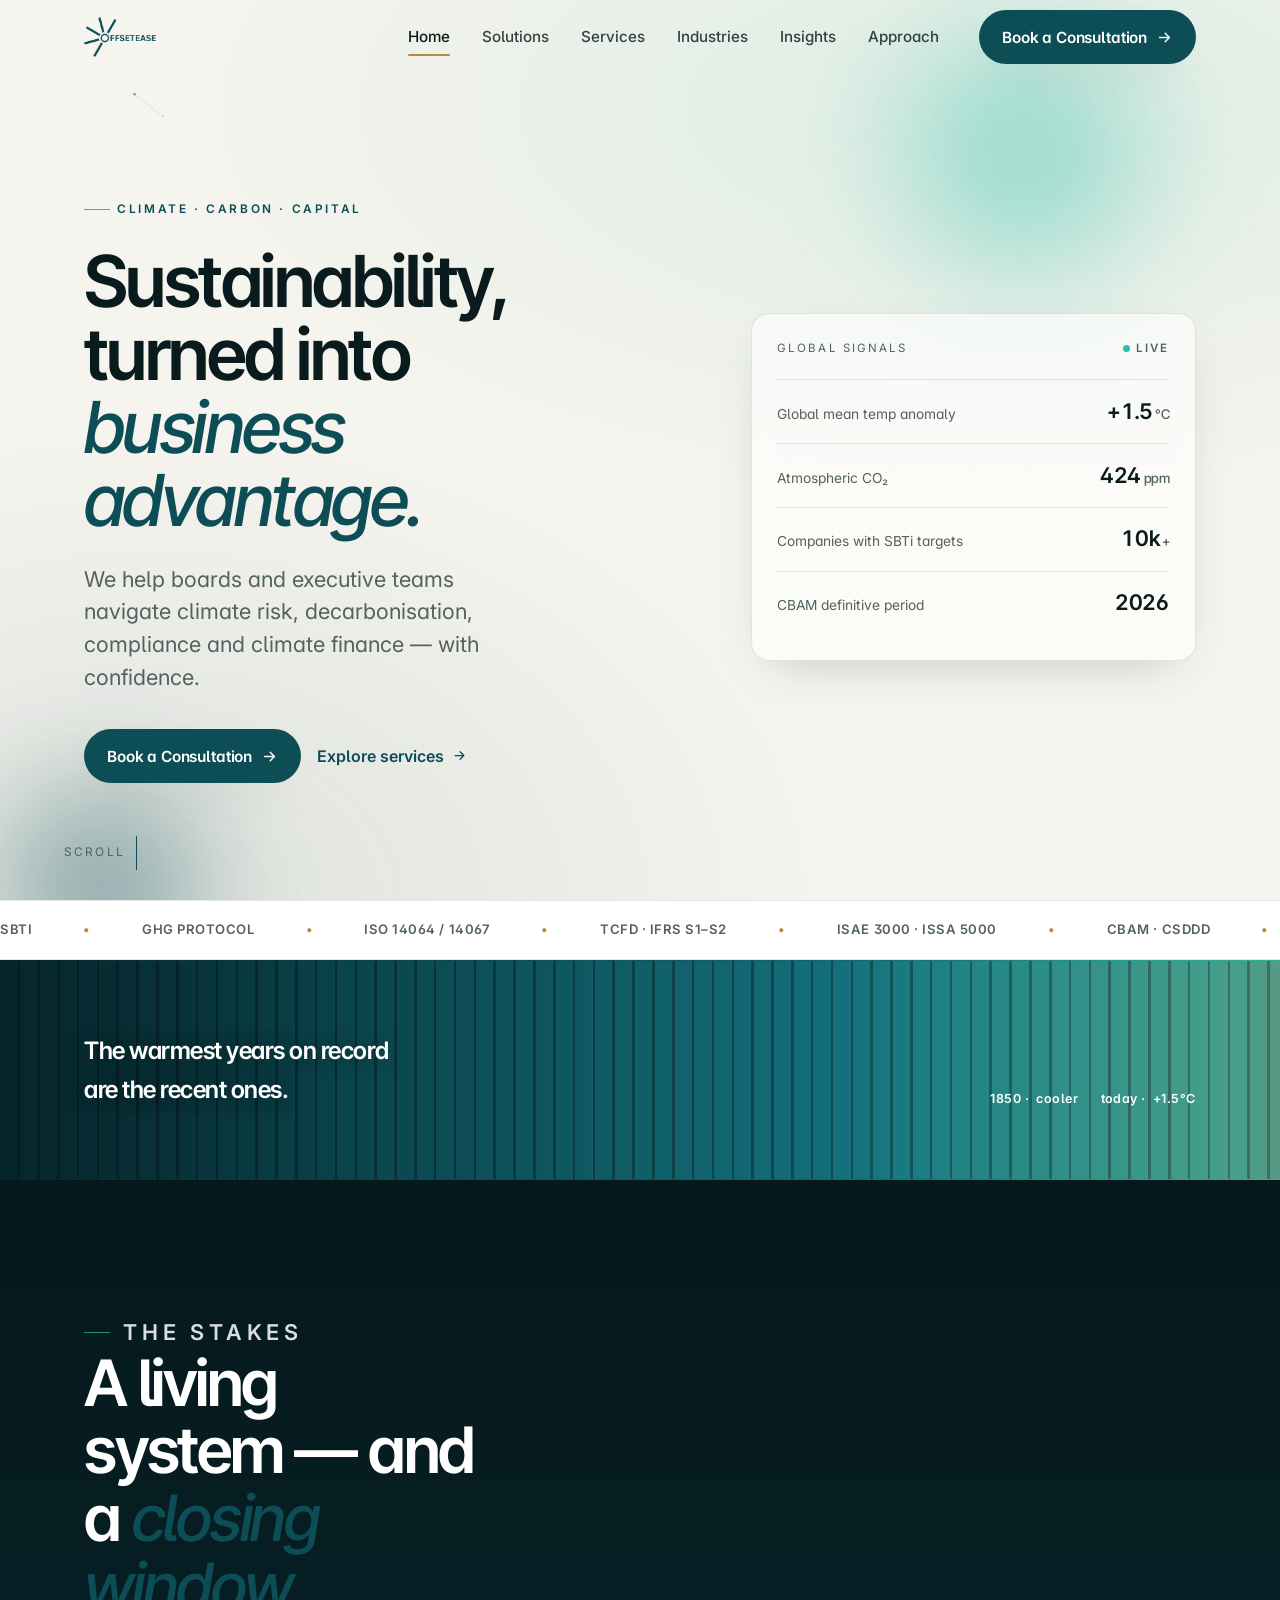
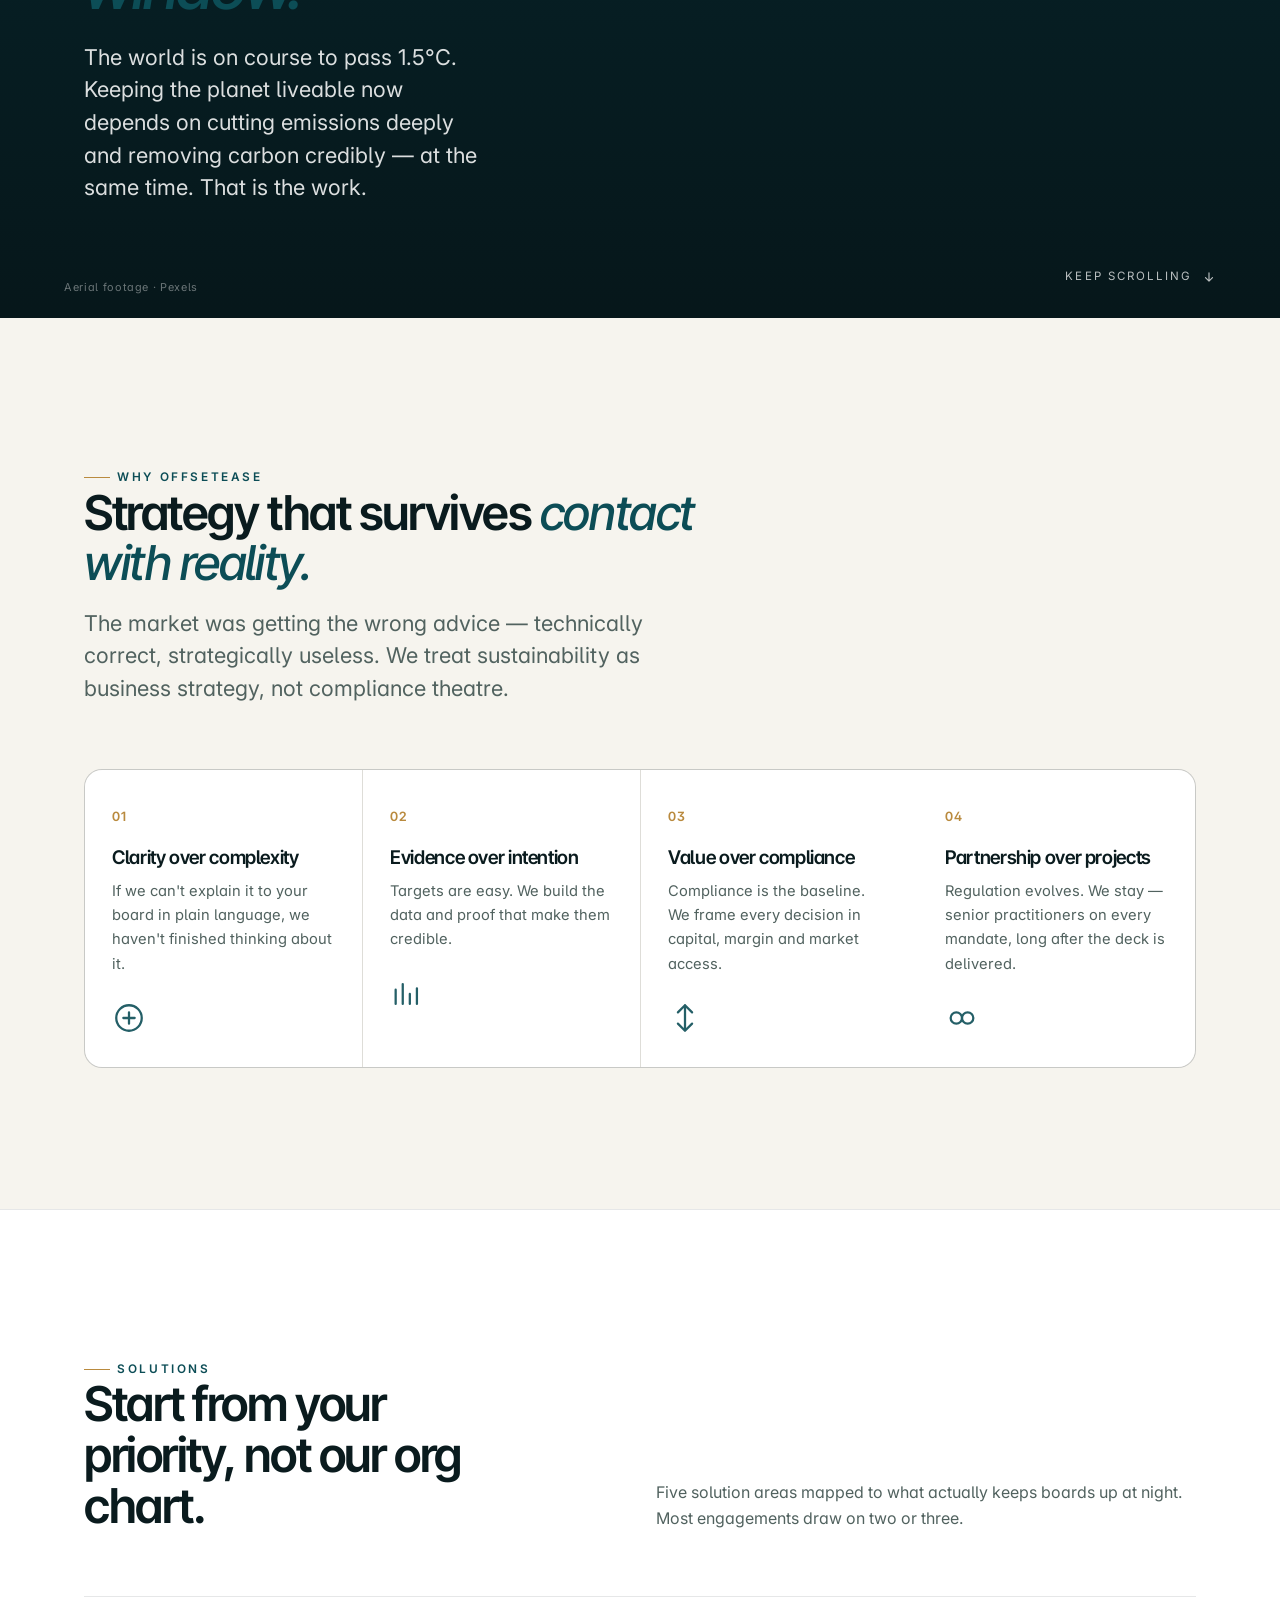
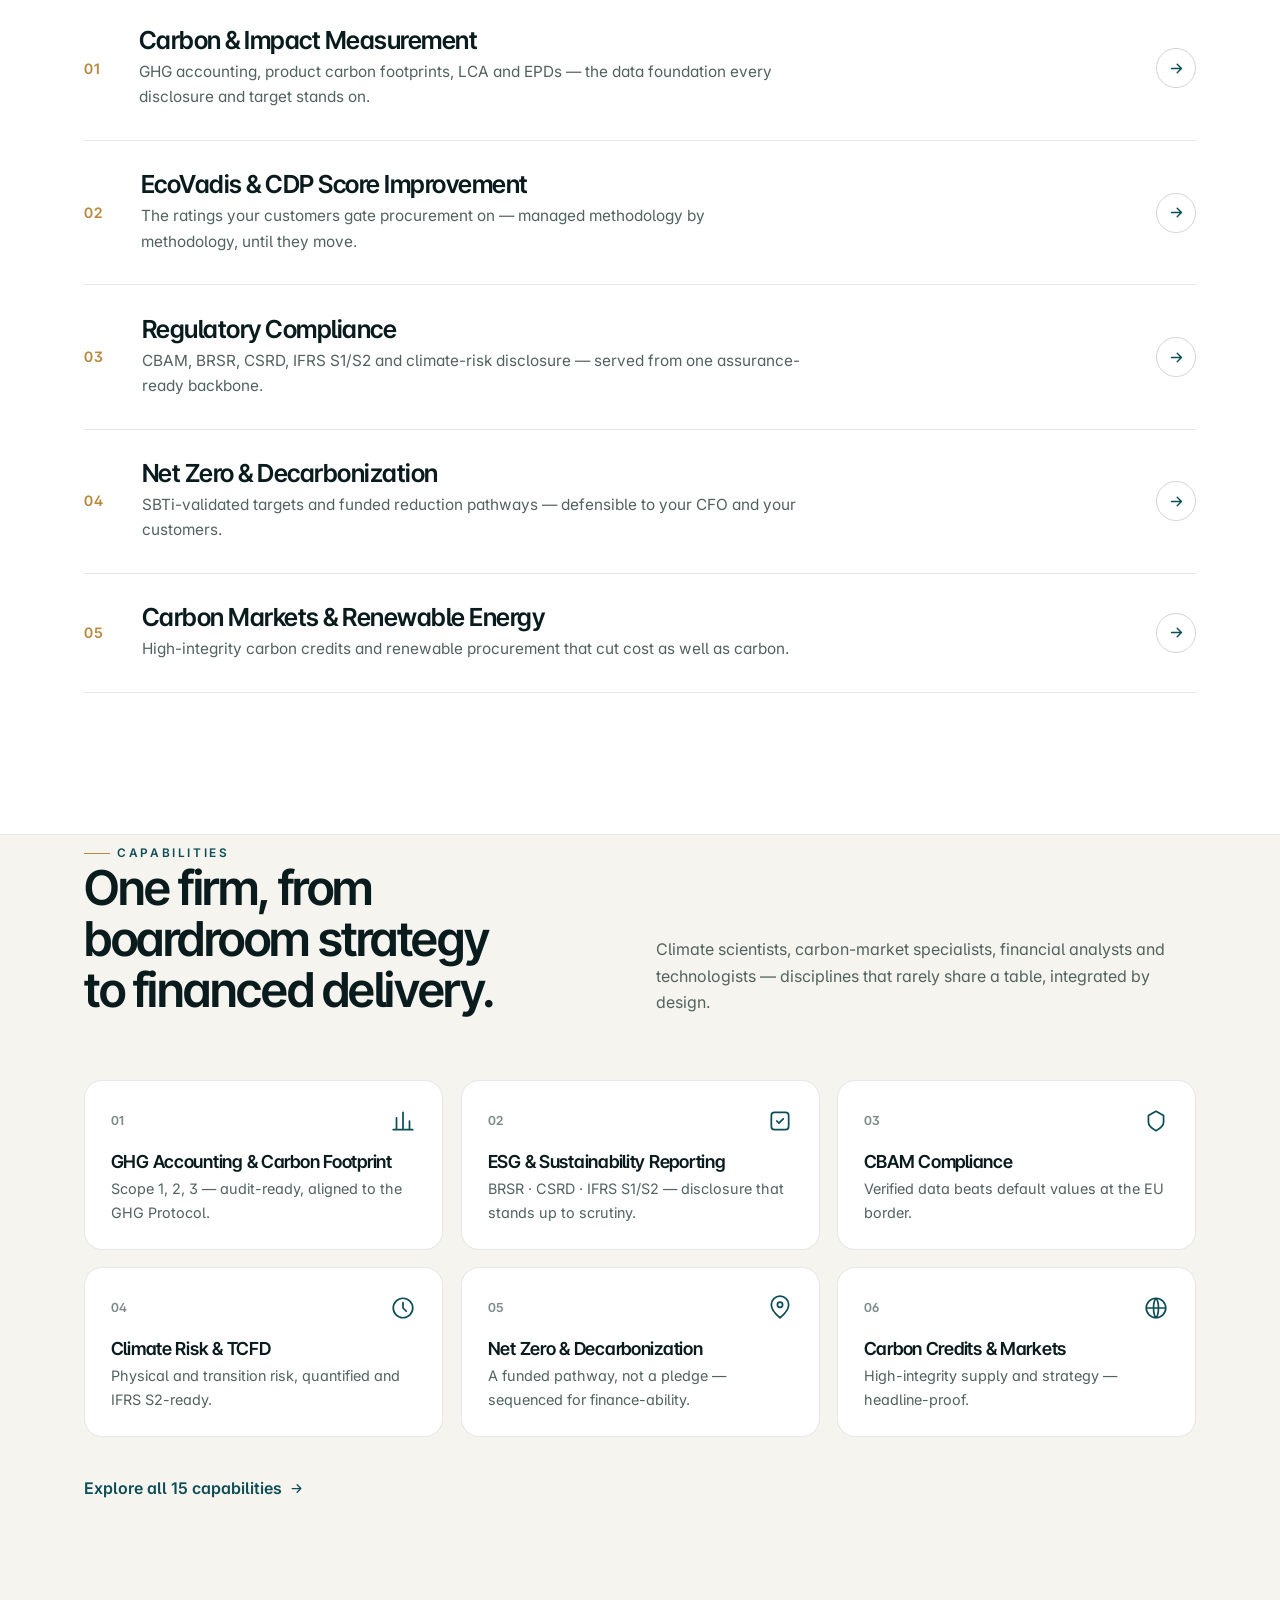
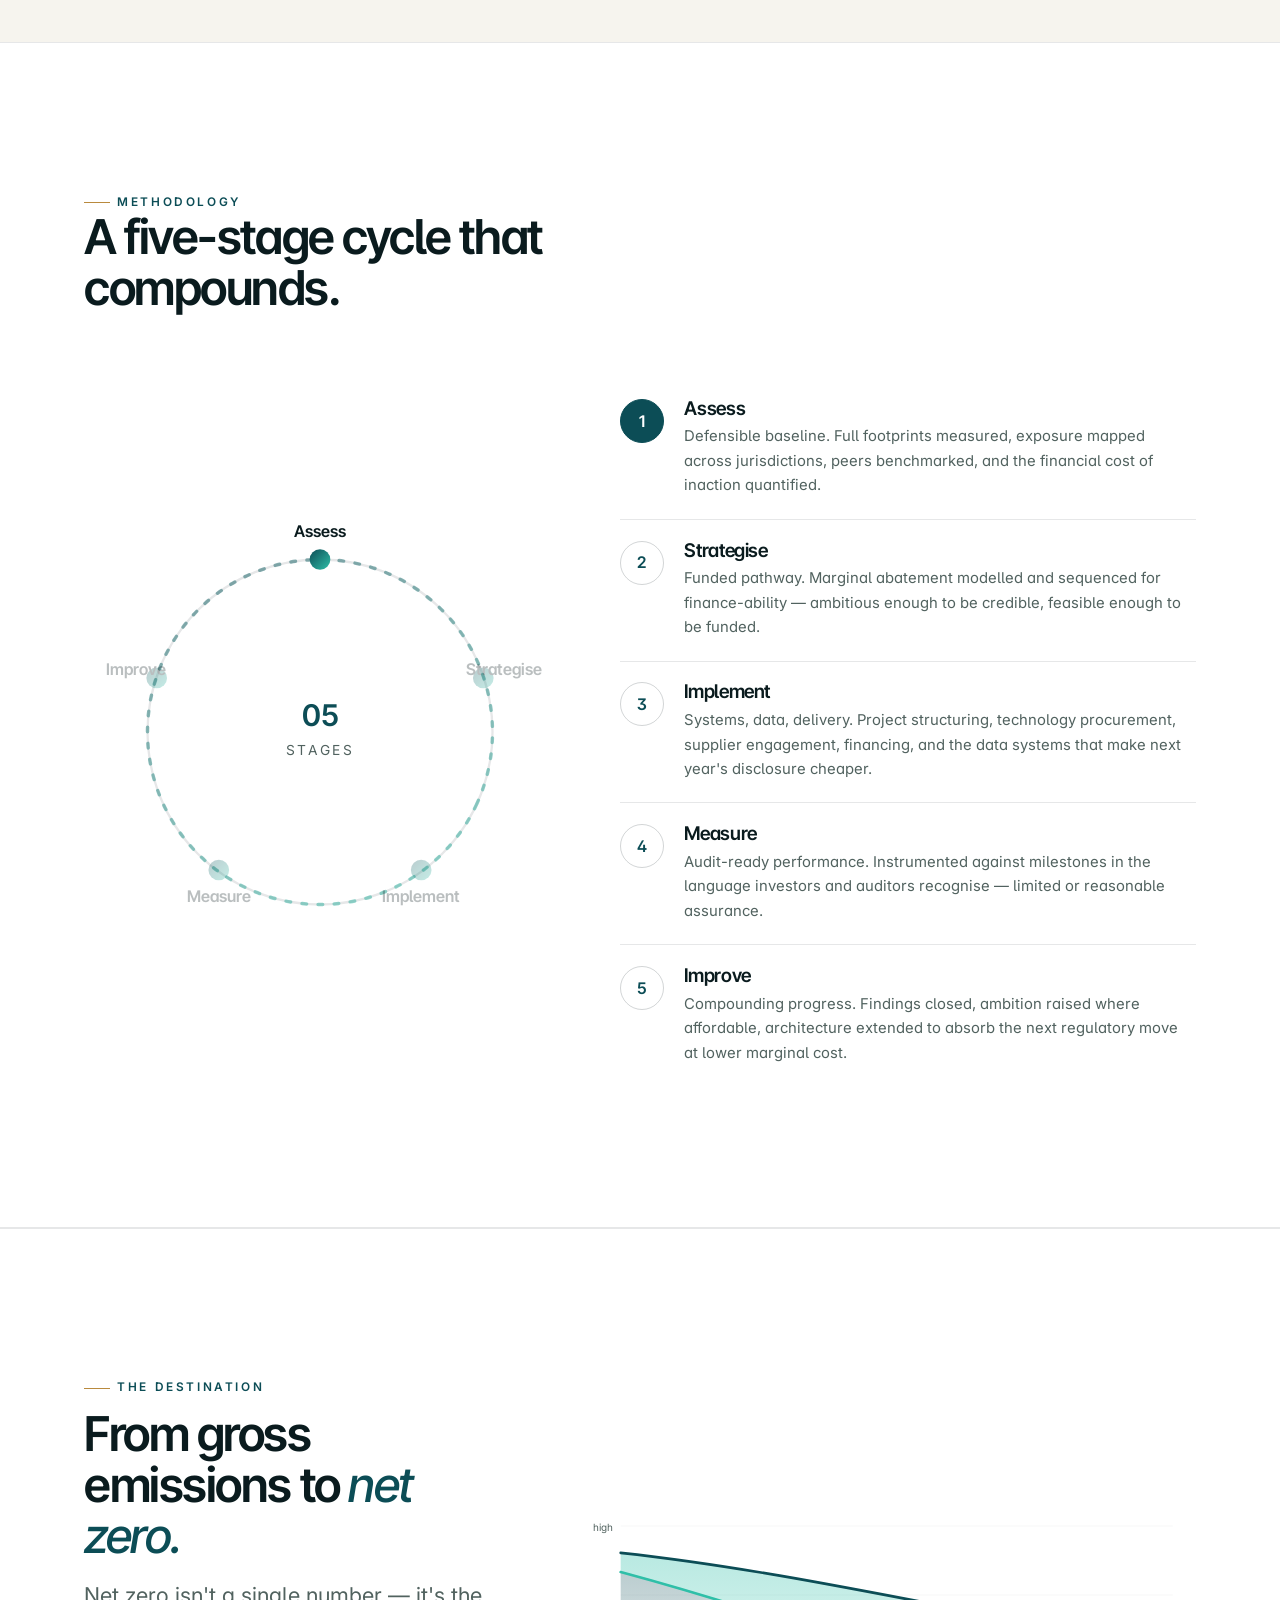
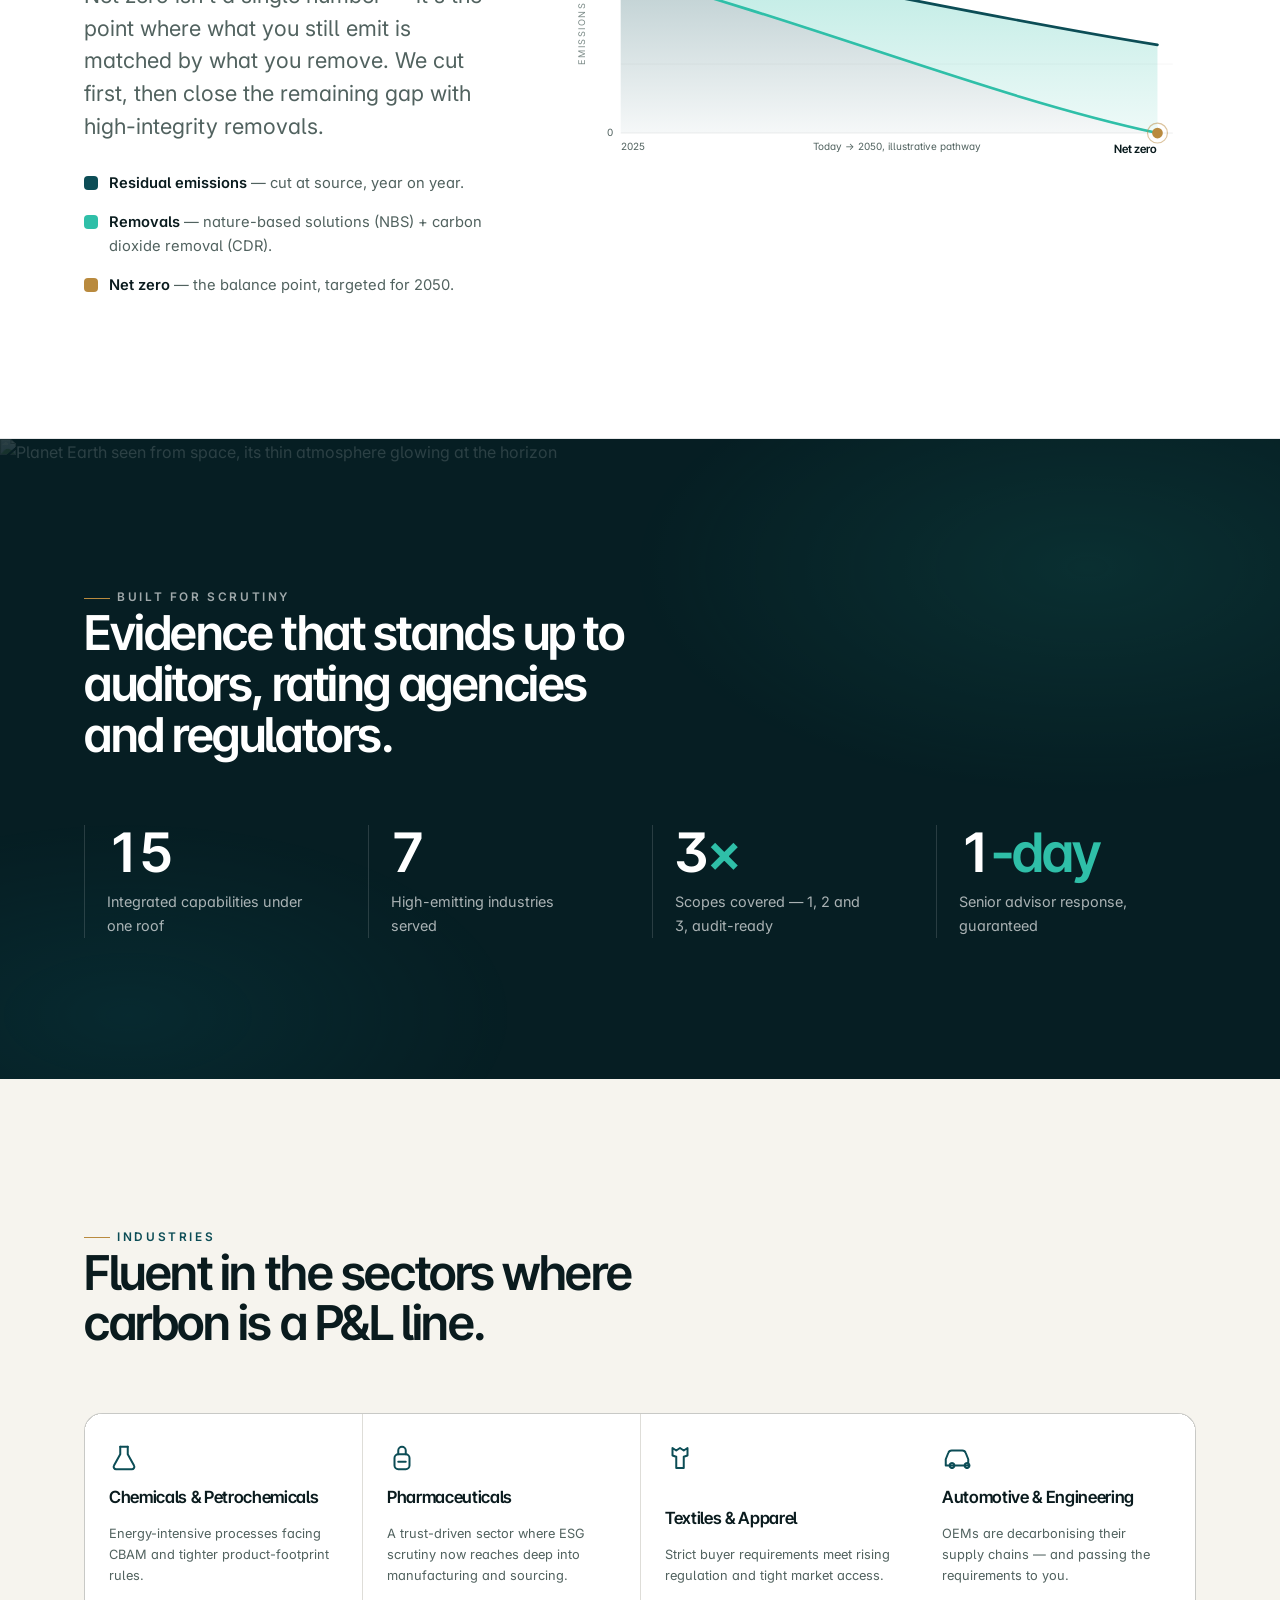
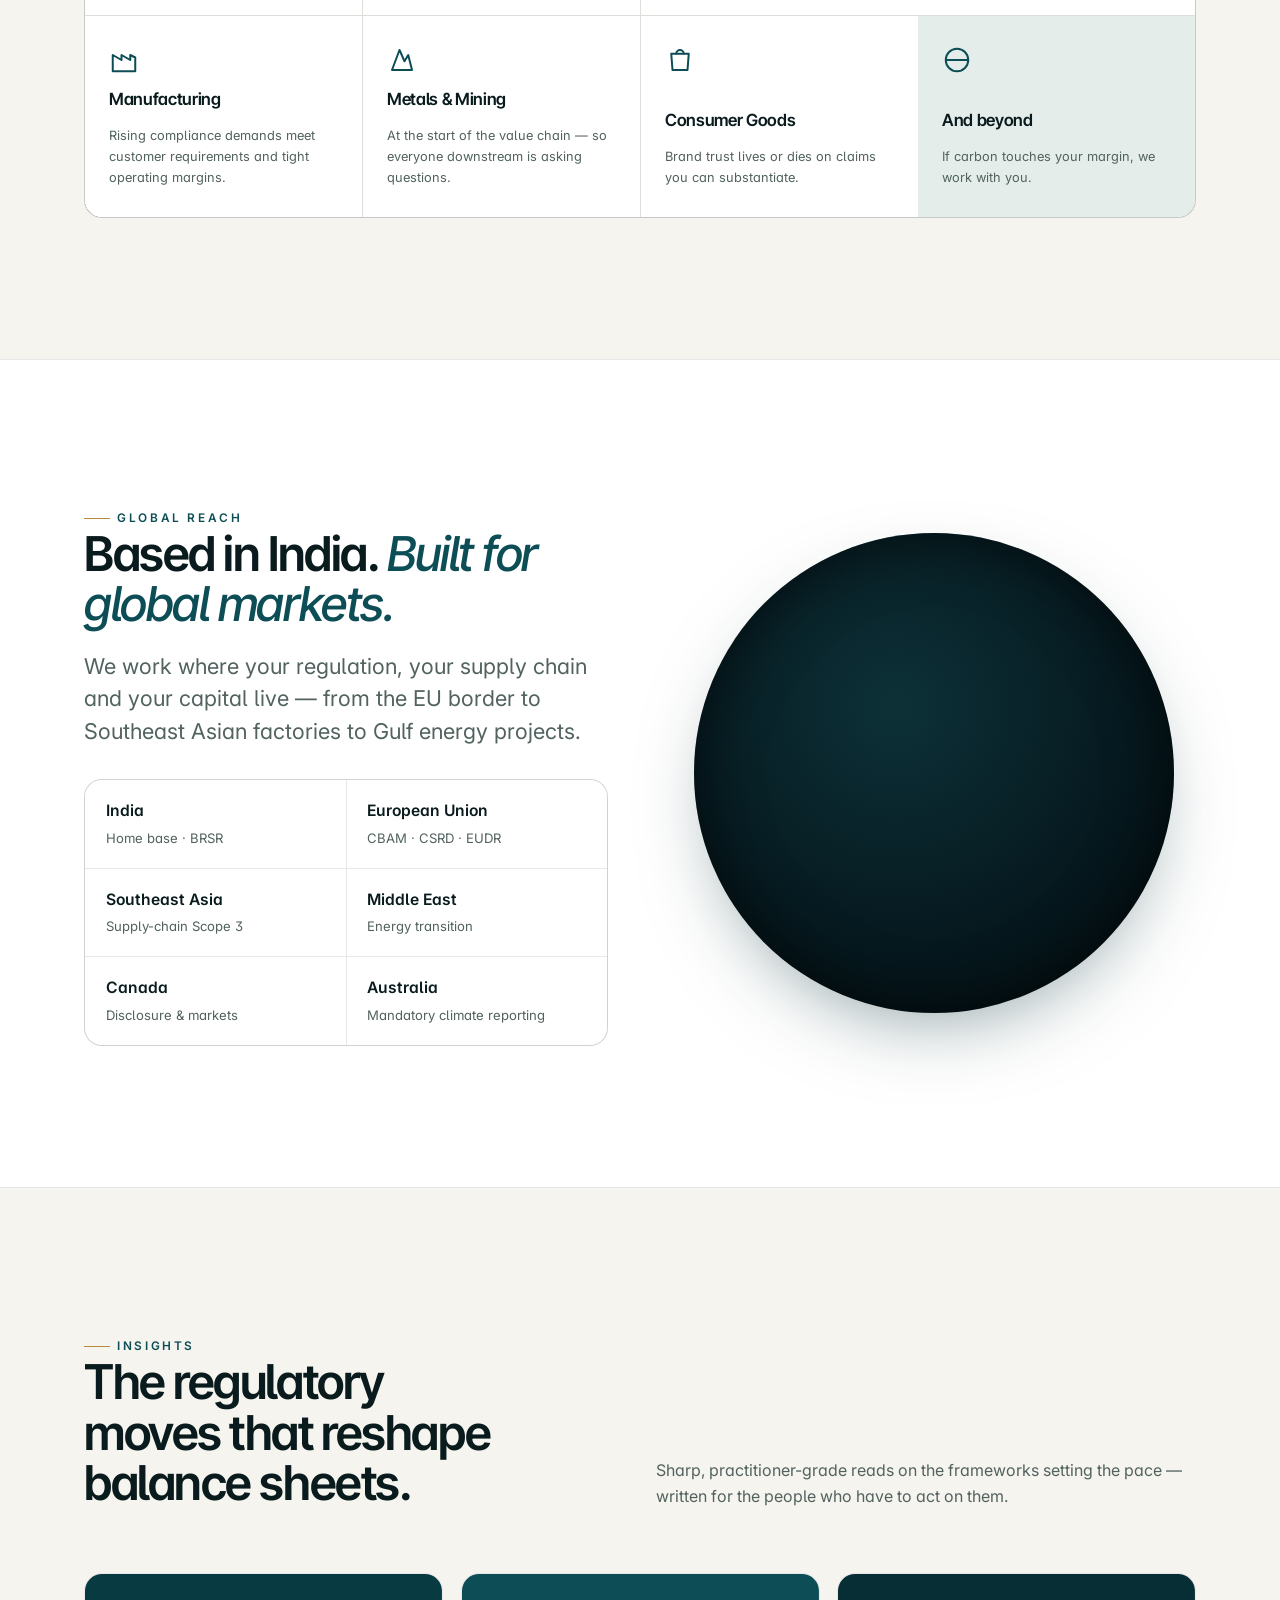
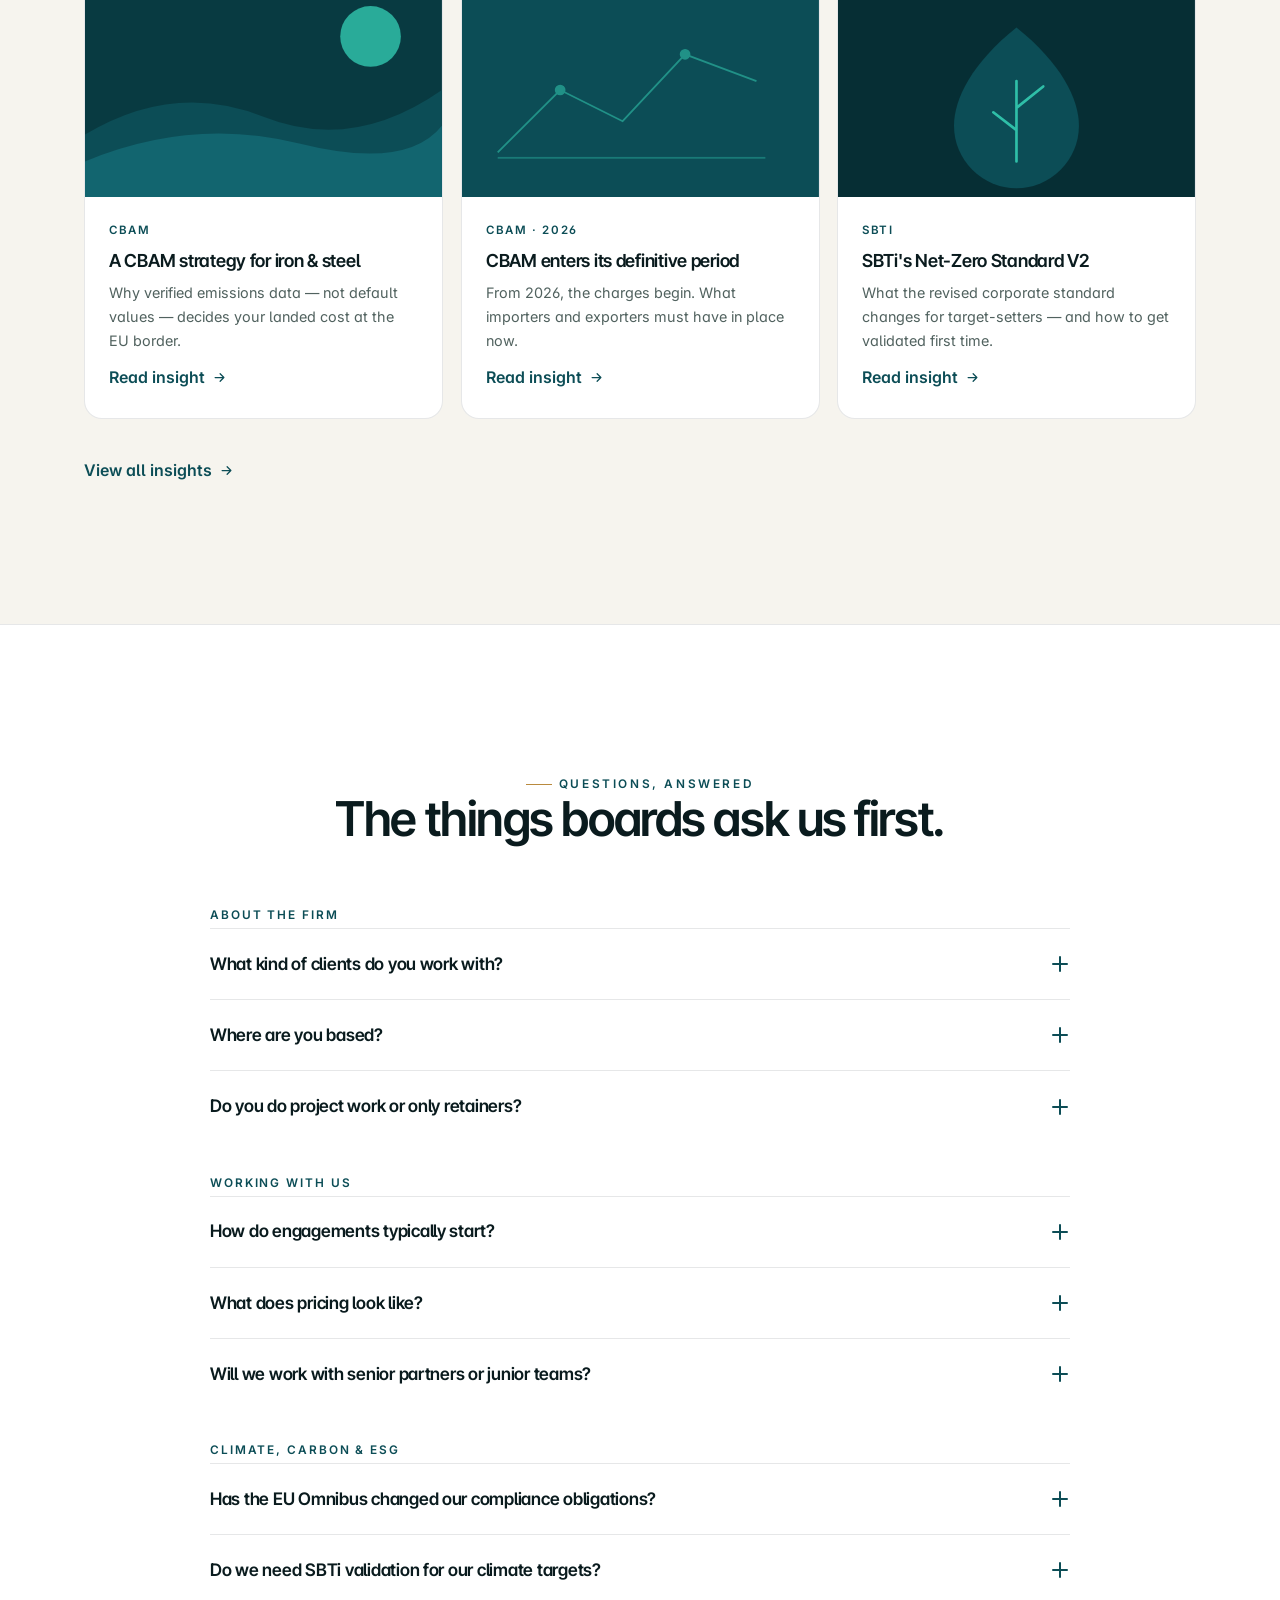
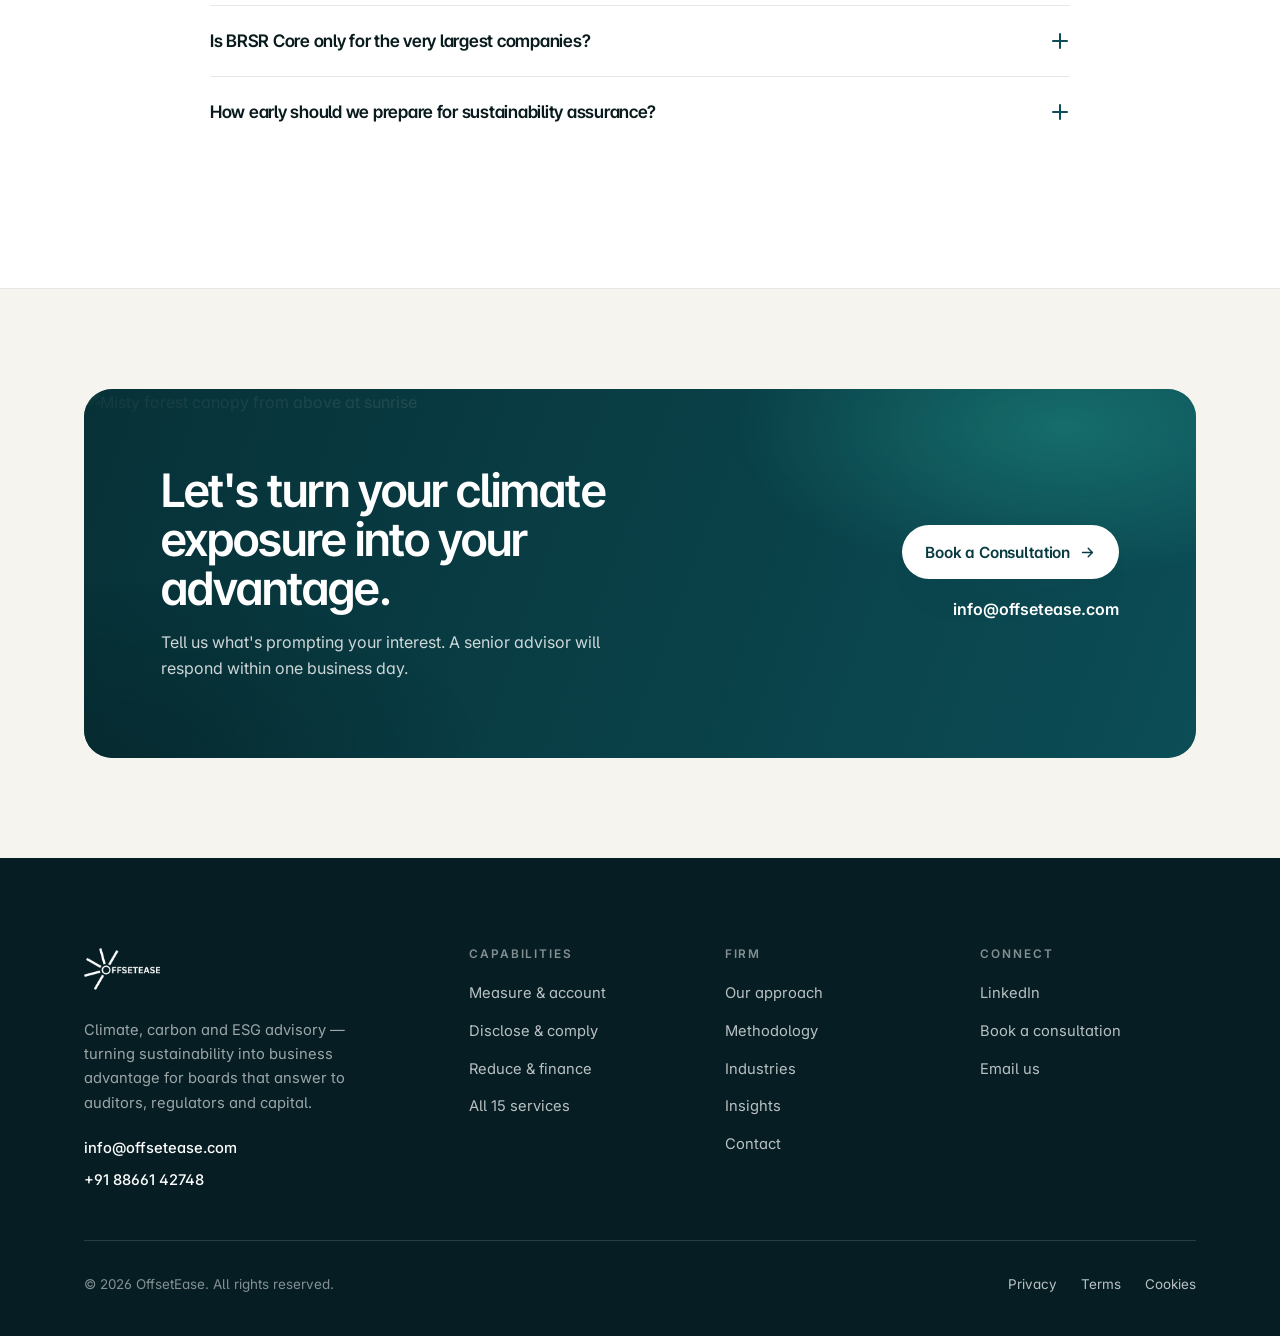
==== commit 5b497bda: "Experience layer: cinematic preloader + Lenis smooth inertia scroll - Cinematic arrival preloader (l" ====
--- a/index.html
+++ b/index.html
@@ -2,6 +2,7 @@
 <html lang="en">
 <head>
 <meta charset="UTF-8">
+<script>try{if(sessionStorage.getItem("oe_seen"))document.documentElement.classList.add("pre-skip");else sessionStorage.setItem("oe_seen","1");}catch(e){}</script>
 <meta name="viewport" content="width=device-width, initial-scale=1">
 <title>OffsetEase — Climate · Carbon · Capital</title>
 <meta name="description" content="OffsetEase helps boards and executive teams turn climate risk, decarbonisation, compliance and climate finance into business advantage. Senior-led, audit-ready, commercially fluent.">
@@ -19,6 +20,13 @@
 <link rel="stylesheet" href="assets/css/styles.css">
 </head>
 <body>
+<div class="preloader" id="preloader" aria-hidden="true">
+  <div class="pre__inner">
+    <span class="pre__logo"></span>
+    <span class="pre__tag">Climate · Carbon · Capital</span>
+    <span class="pre__bar"><i></i></span>
+  </div>
+</div>
 
 <!-- ================= NAV ================= -->
 <header class="nav" id="nav">
@@ -581,6 +589,7 @@
   </div>
 </footer>
 
+<script src="https://cdn.jsdelivr.net/npm/lenis@1.1.20/dist/lenis.min.js"></script>
 <script src="assets/js/main.js"></script>
 </body>
 </html>
--- a/assets/css/styles.css
+++ b/assets/css/styles.css
@@ -130,6 +130,31 @@
 .tlink:hover::after { transform: scaleX(1); }
 .tlink svg { width: 15px; height: 15px; transition: transform .4s var(--ease-out); }
 .tlink:hover svg { transform: translateX(3px); }
+
+/* Lenis smooth scroll (recommended base styles) */
+html.lenis, html.lenis body { height: auto; }
+.lenis.lenis-smooth { scroll-behavior: auto !important; }
+.lenis.lenis-smooth [data-lenis-prevent] { overscroll-behavior: contain; }
+.lenis.lenis-stopped { overflow: hidden; }
+
+/* ==========================================================================
+   Preloader — cinematic arrival
+   ========================================================================== */
+.preloader { position: fixed; inset: 0; z-index: 3000; background: var(--teal-abyss); display: grid; place-items: center; animation: preAuto .9s var(--ease) 2.4s forwards; }
+.preloader.done { animation: preAuto .9s var(--ease) forwards; }
+.pre-skip .preloader { display: none !important; }
+@keyframes preAuto { to { transform: translateY(-101%); visibility: hidden; } }
+.pre__inner { display: flex; flex-direction: column; align-items: center; gap: 1.5rem; animation: preIn 1s var(--ease-out) both; }
+@keyframes preIn { from { opacity: 0; transform: translateY(12px); } to { opacity: 1; transform: none; } }
+.pre__logo { width: clamp(150px, 34vw, 200px); height: 74px; background: #fff; -webkit-mask: url("../img/offsetease-logo.png") center / contain no-repeat; mask: url("../img/offsetease-logo.png") center / contain no-repeat; }
+.pre__tag { color: rgba(255,255,255,.6); font-size: .72rem; letter-spacing: .26em; text-transform: uppercase; }
+.pre__bar { width: 150px; height: 2px; background: rgba(255,255,255,.14); border-radius: 2px; overflow: hidden; }
+.pre__bar i { display: block; height: 100%; width: 100%; background: linear-gradient(90deg, var(--teal), var(--glow)); transform: translateX(-100%); animation: preBar 1.9s var(--ease) forwards; }
+@keyframes preBar { to { transform: translateX(0); } }
+@media (prefers-reduced-motion: reduce) {
+  .preloader { animation: preAuto .3s linear .2s forwards; }
+  .pre__bar i { animation: none; transform: none; }
+}
 
 /* ==========================================================================
    Navigation
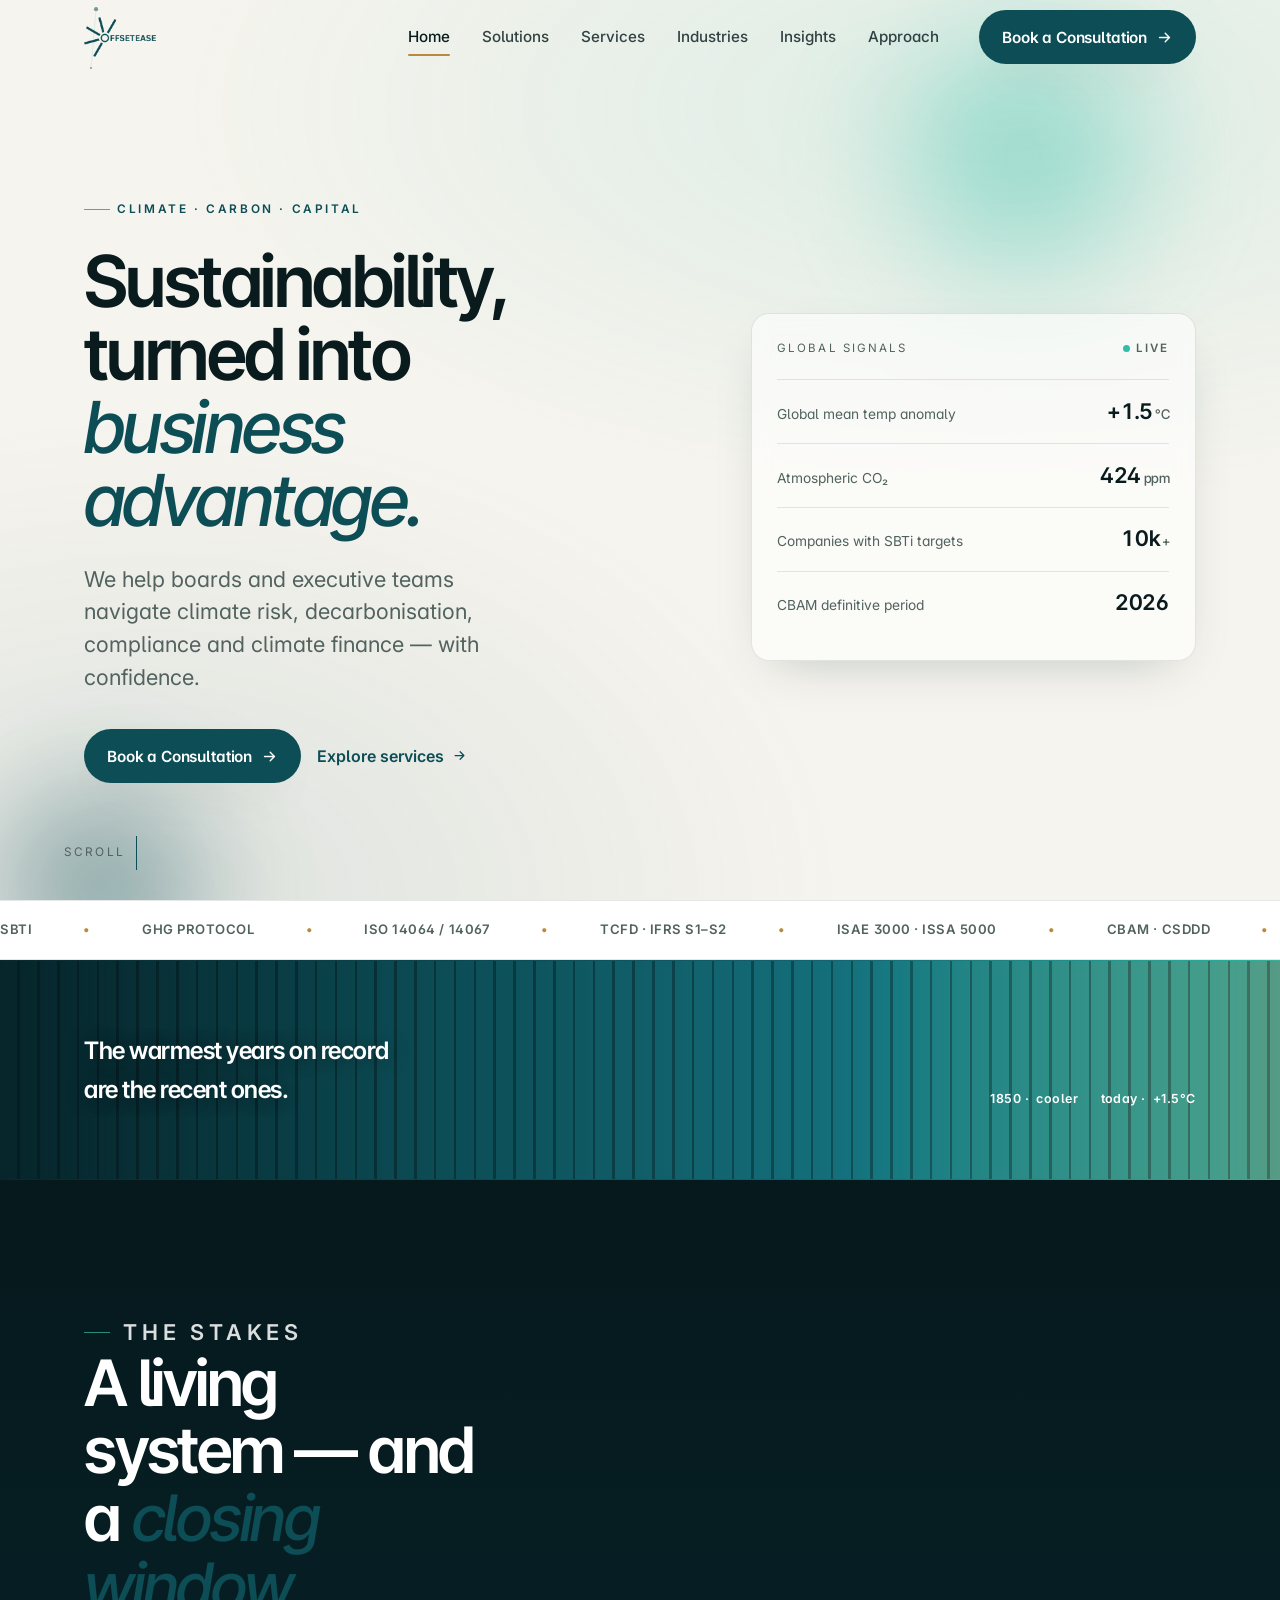
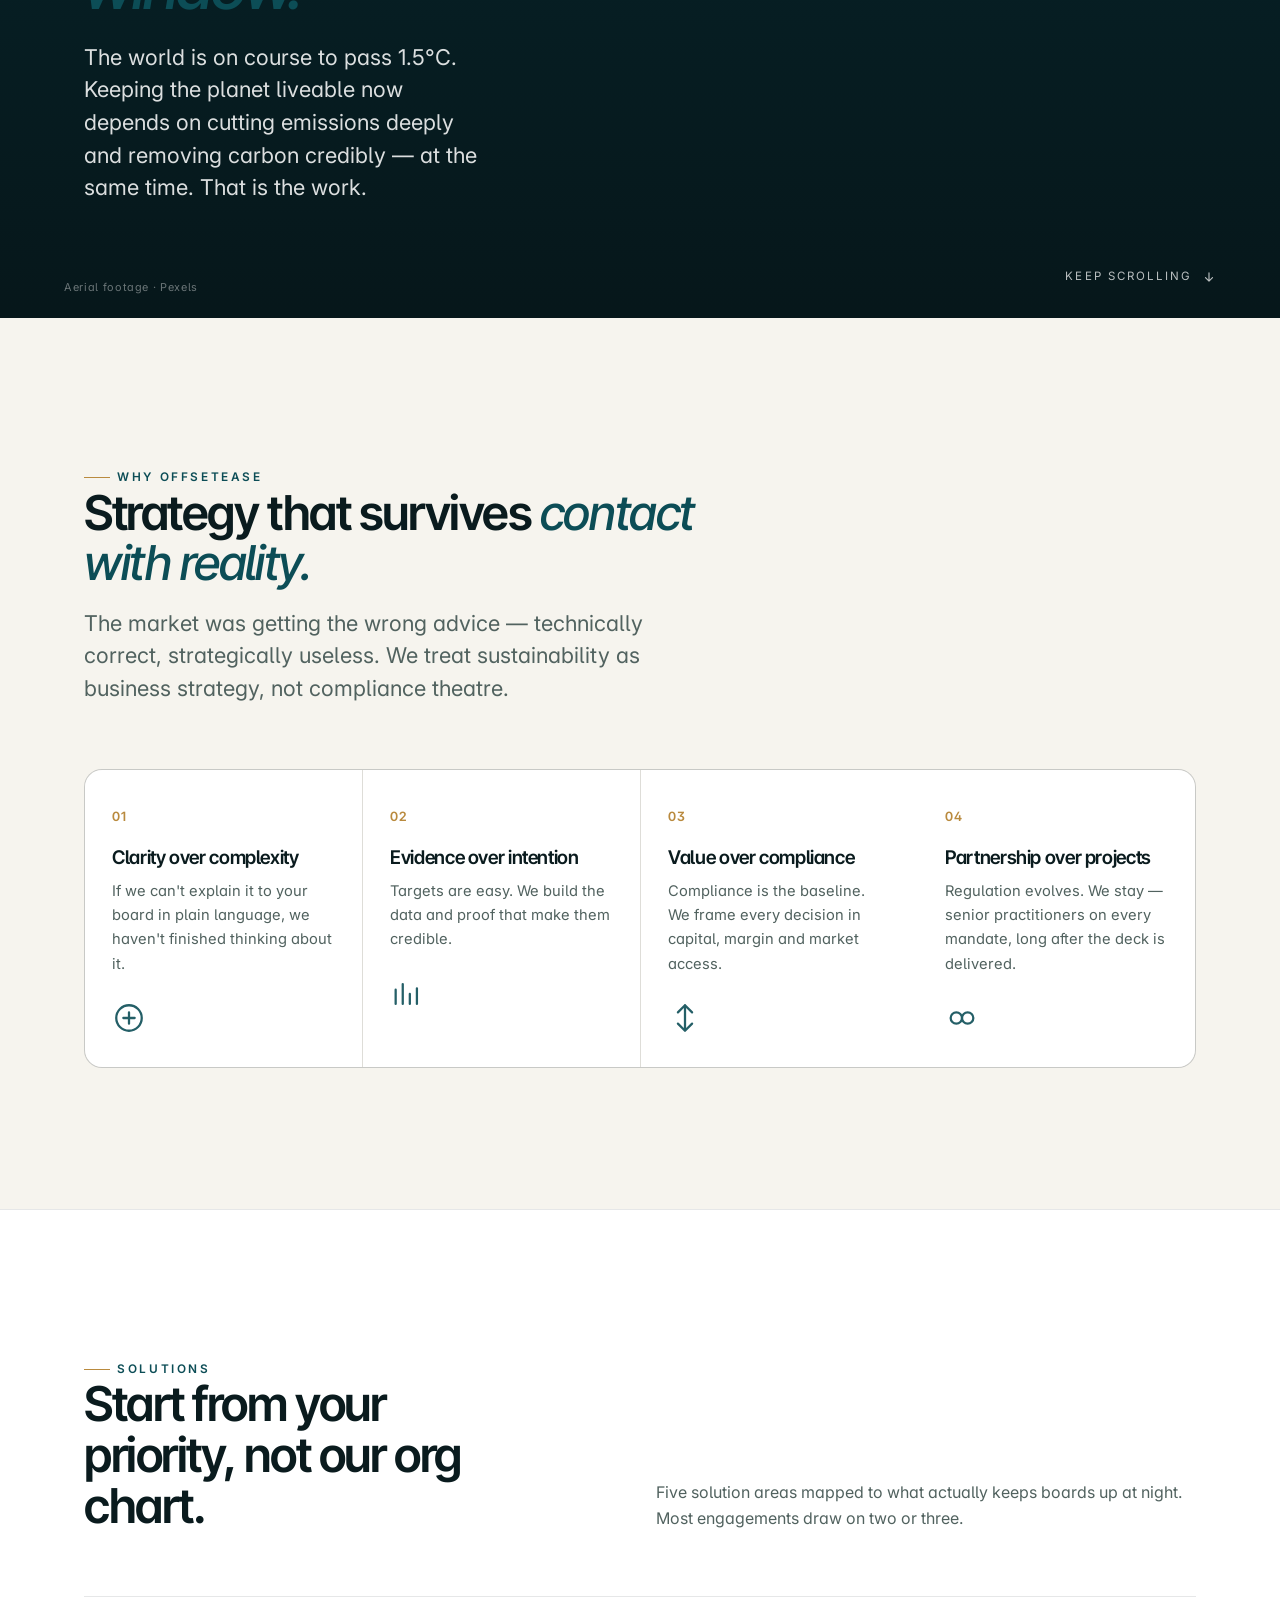
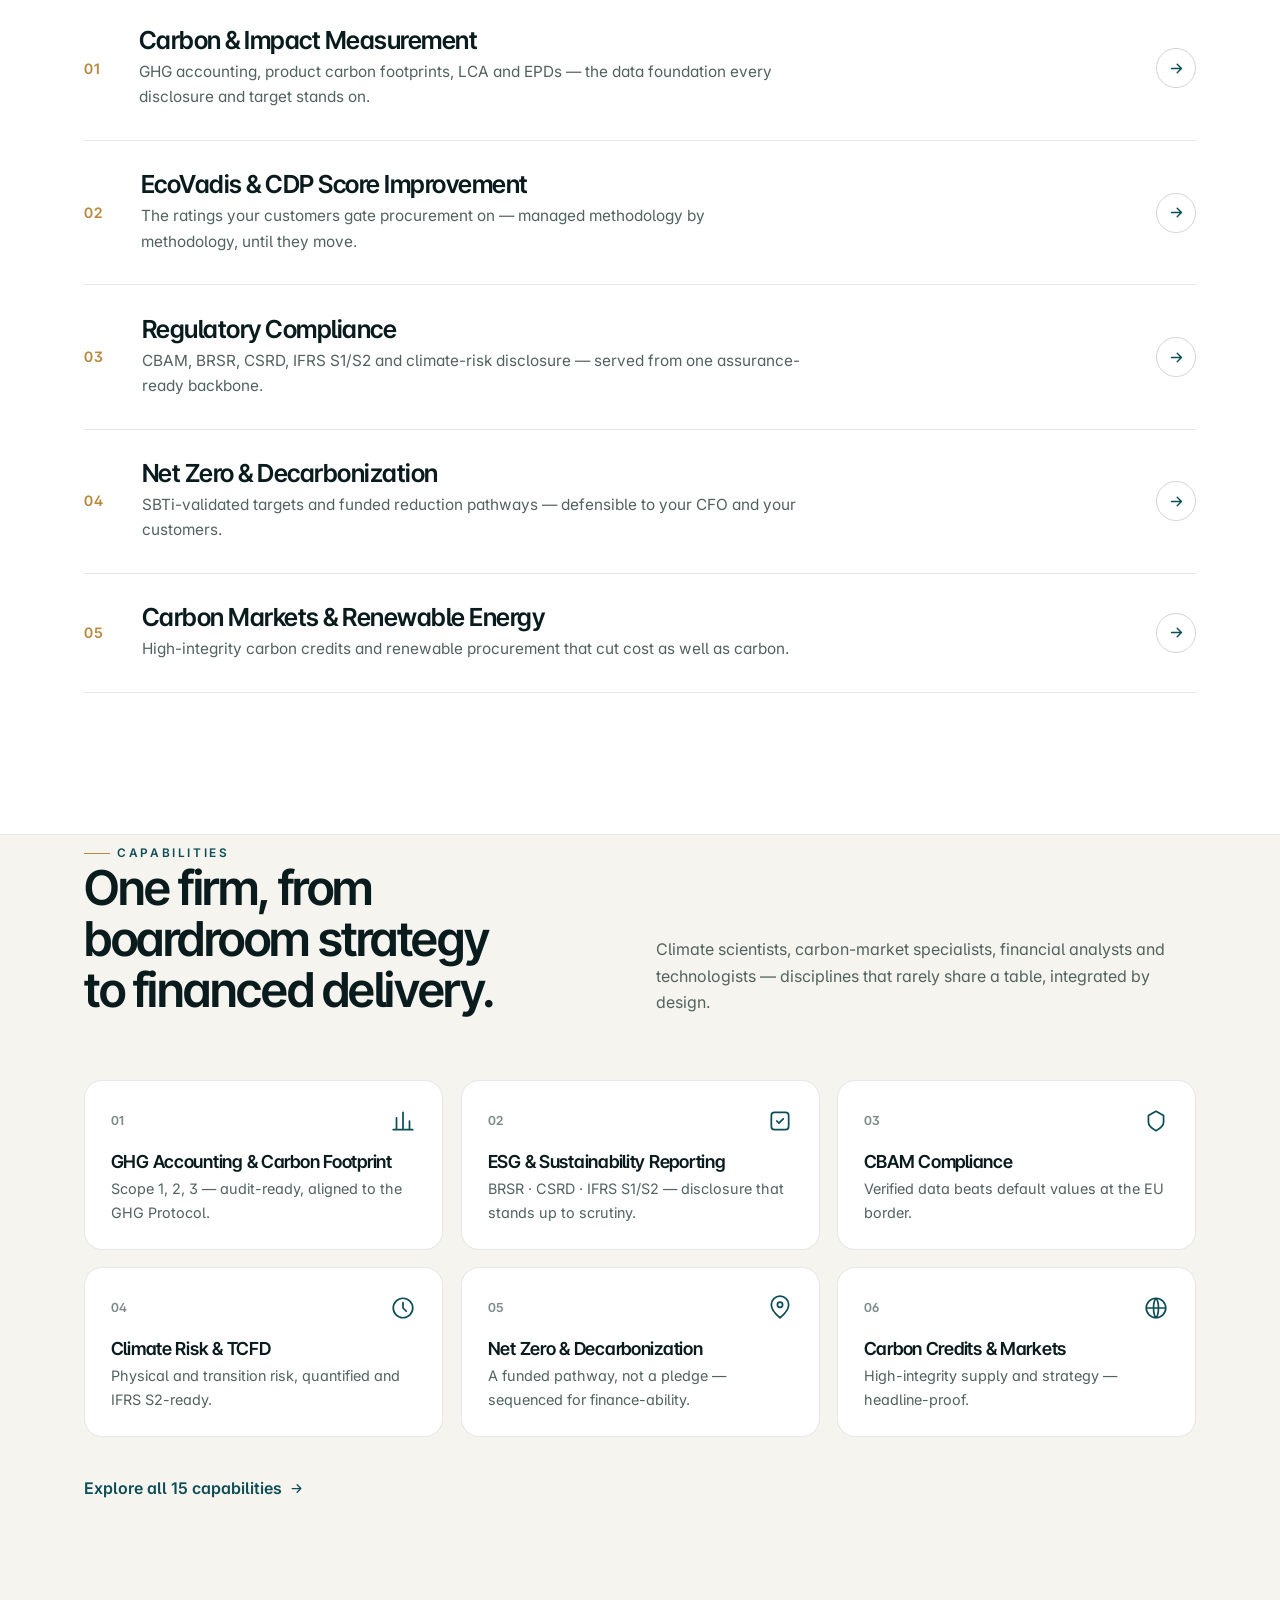
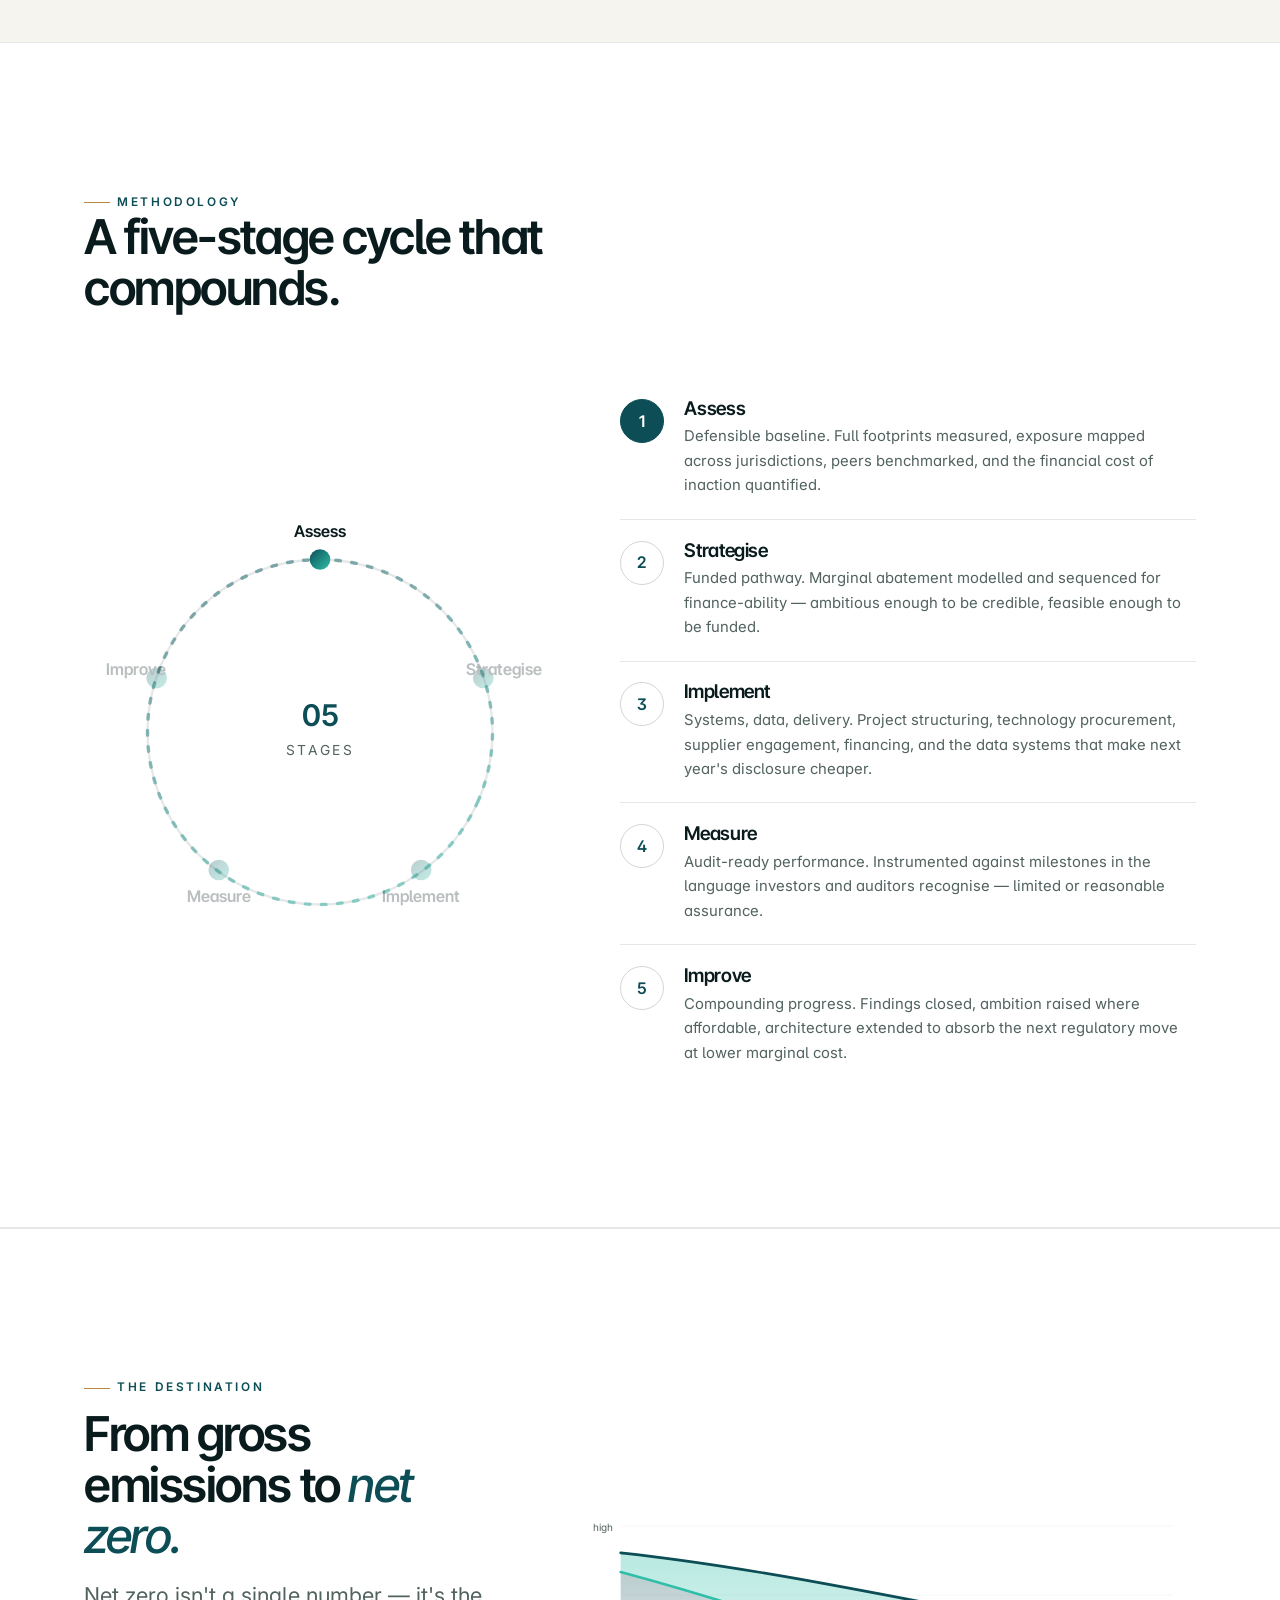
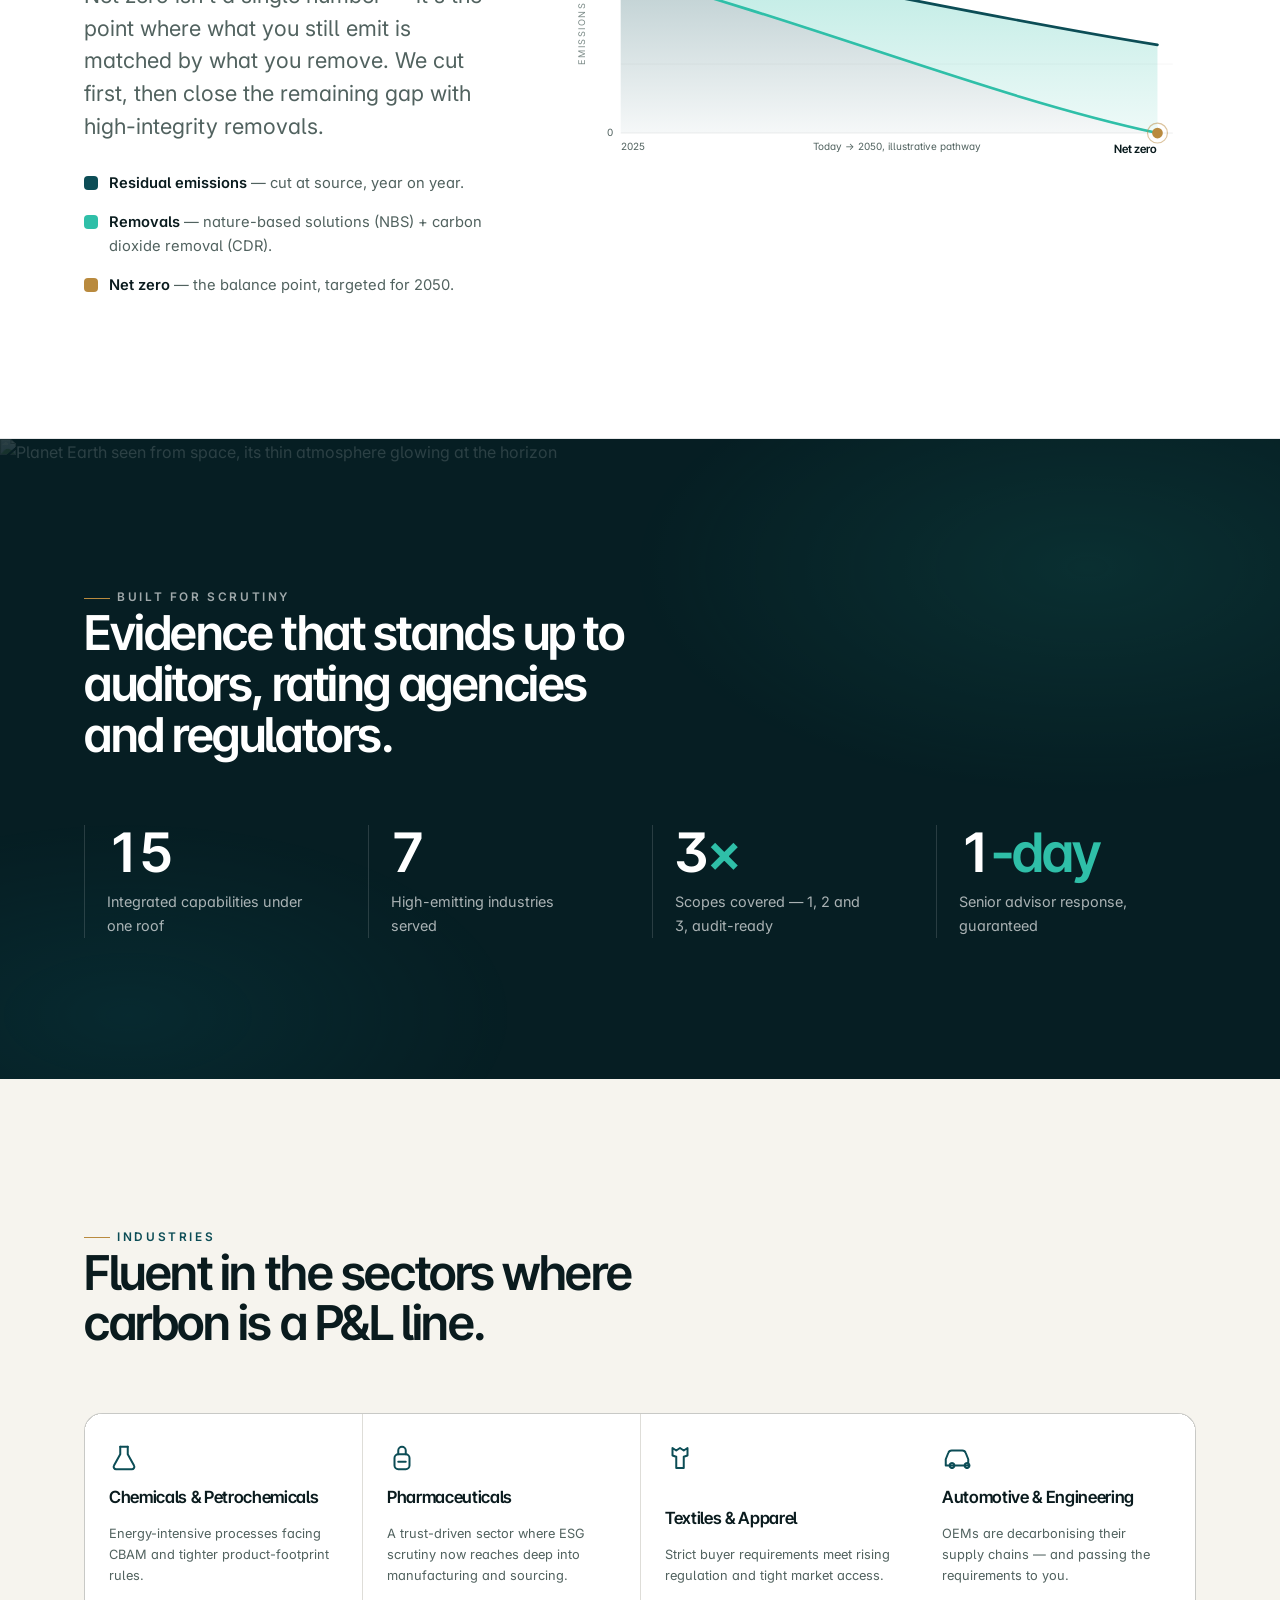
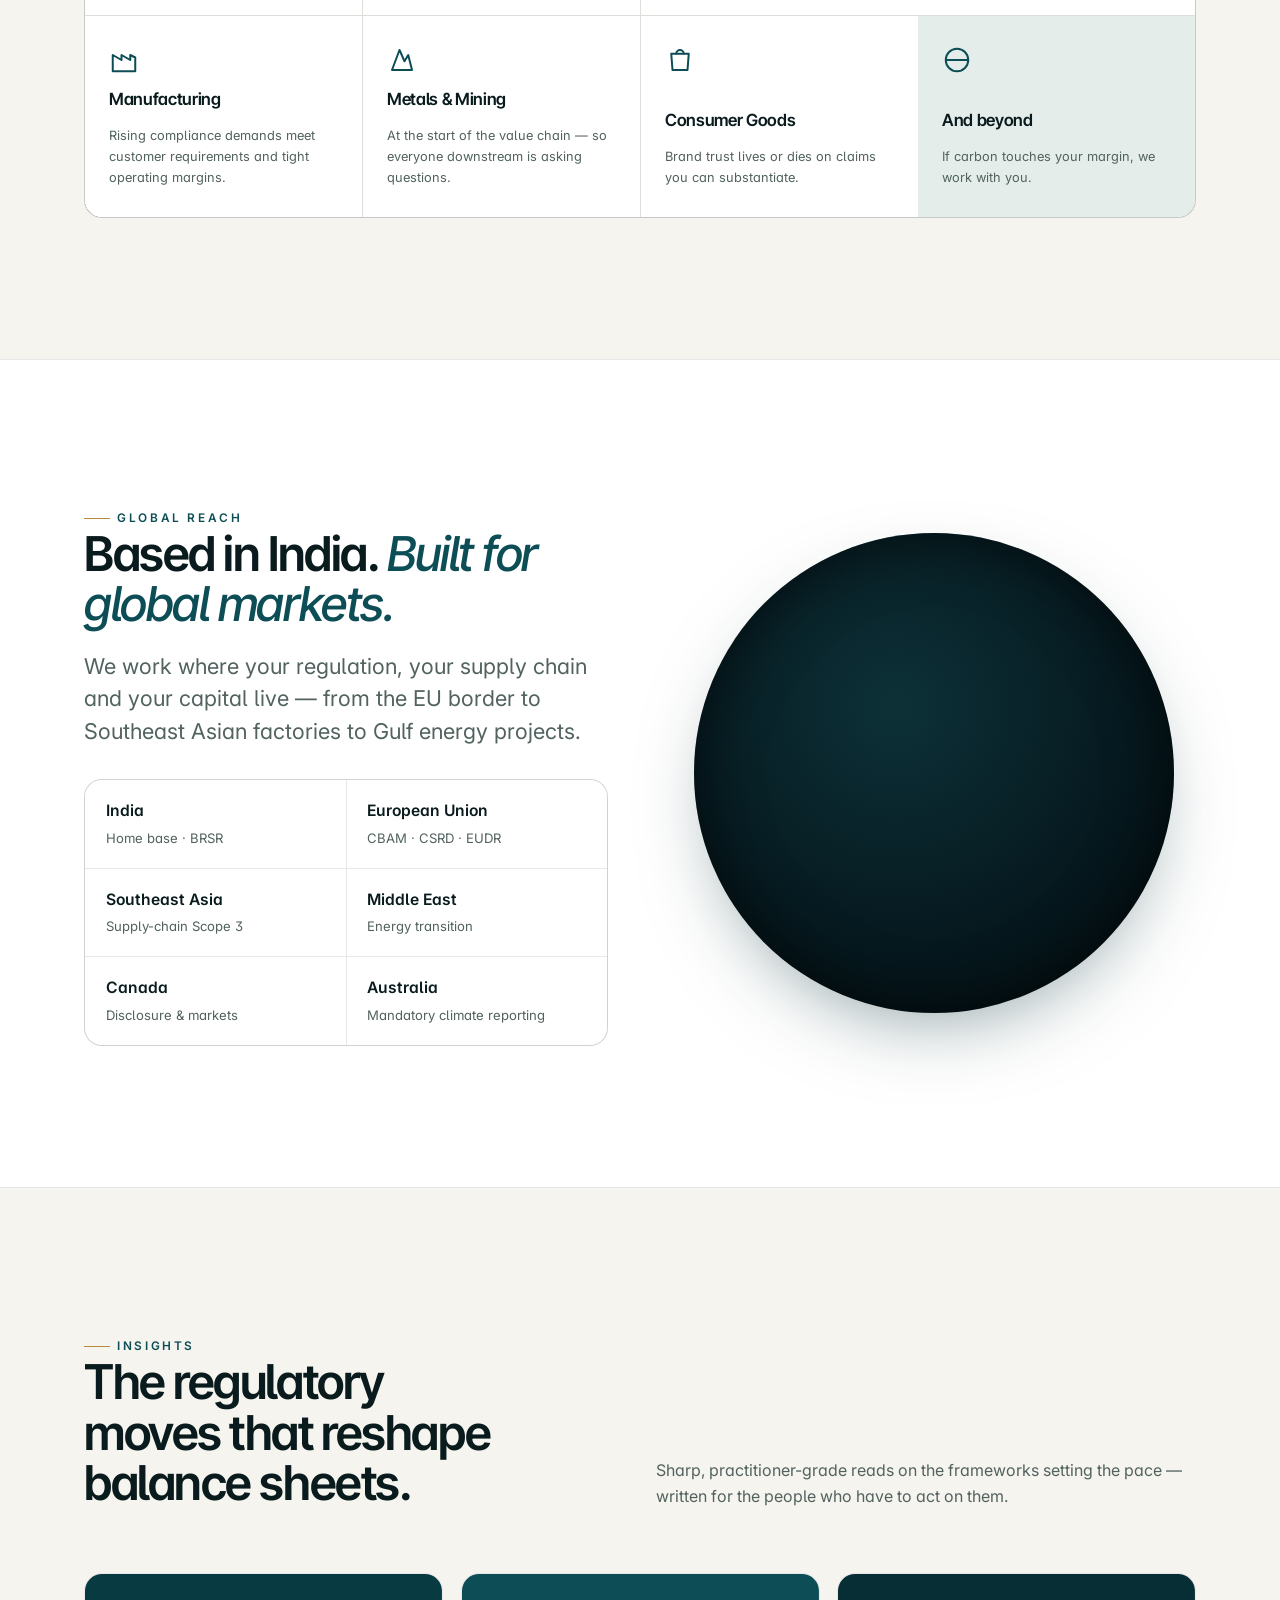
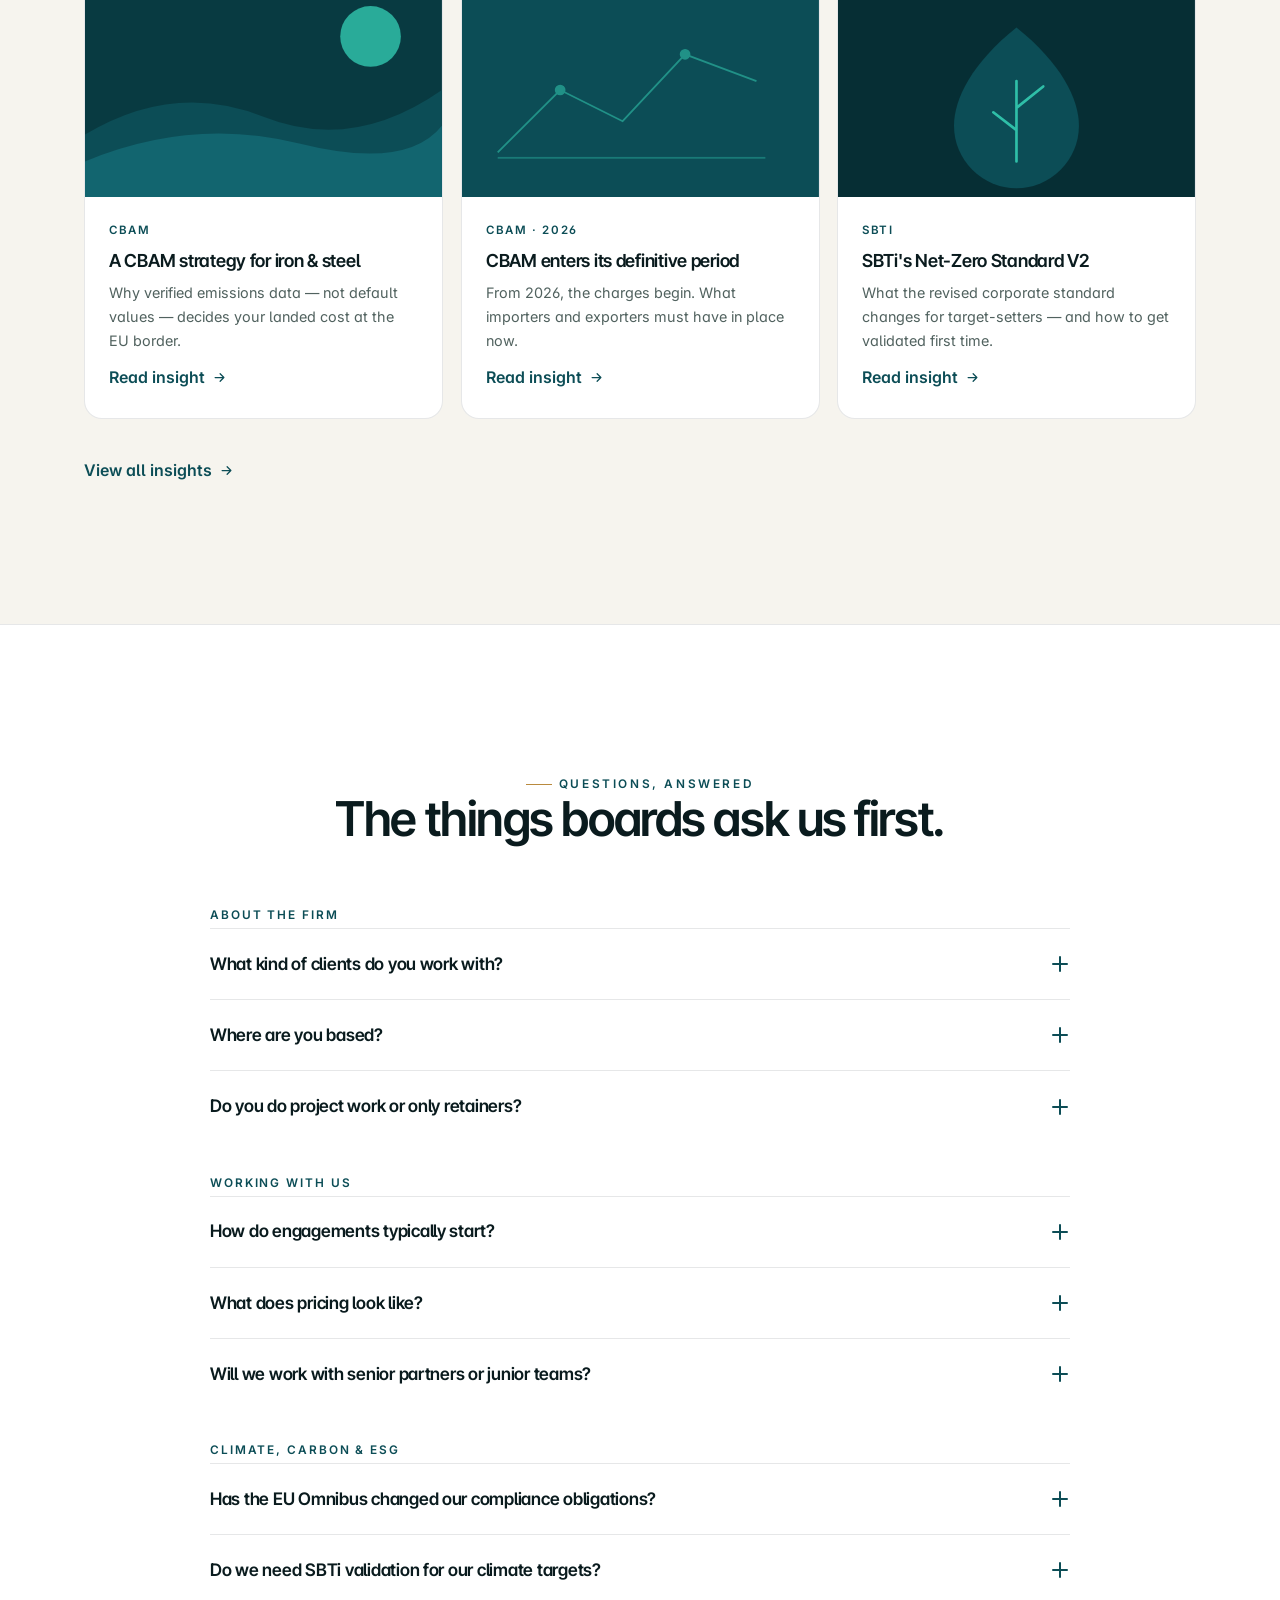
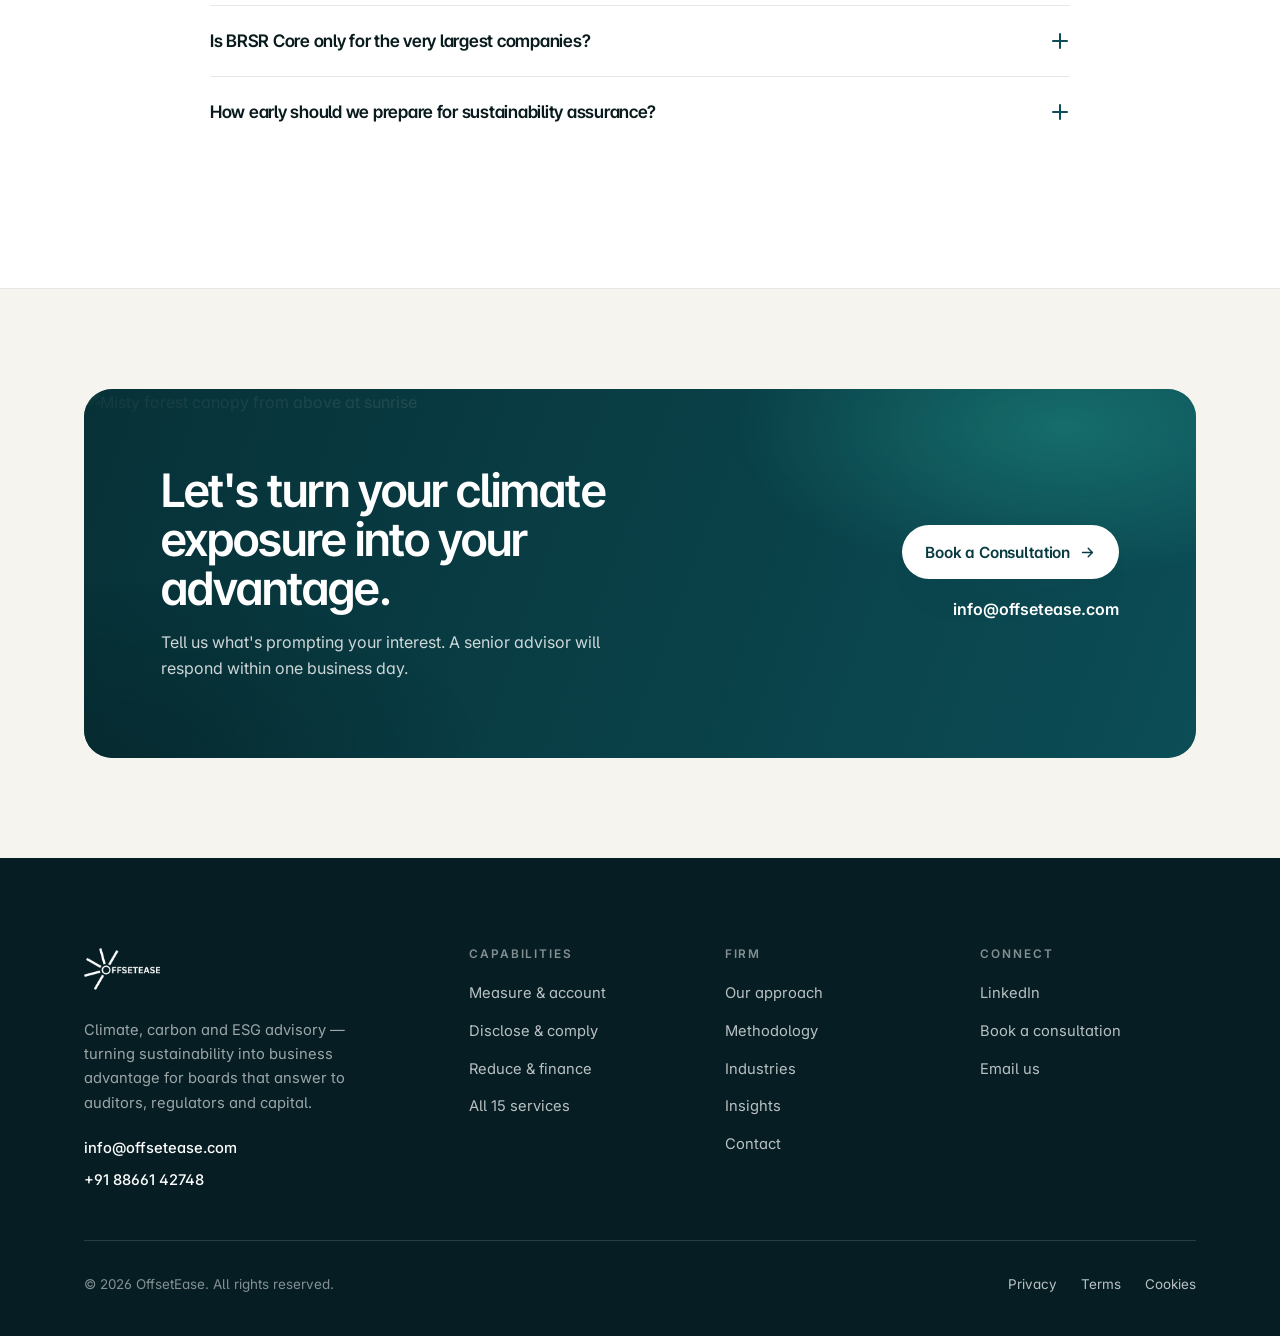
==== commit 97c889e3: "More cinema + interactive Earth: 4 videos, filmic zoom, region focus - Three new cinematic video mom" ====
--- a/index.html
+++ b/index.html
@@ -406,12 +406,12 @@
         <h2 class="h2 reveal" data-delay="1">Based in India. <span class="accent-word">Built for global markets.</span></h2>
         <p class="lead reveal" data-delay="2" style="margin-top:1.2rem">We work where your regulation, your supply chain and your capital live — from the EU border to Southeast Asian factories to Gulf energy projects.</p>
         <div class="reach__regions reveal" data-delay="3">
-          <div class="region"><b>India</b><span>Home base · BRSR</span></div>
-          <div class="region"><b>European Union</b><span>CBAM · CSRD · EUDR</span></div>
-          <div class="region"><b>Southeast Asia</b><span>Supply-chain Scope 3</span></div>
-          <div class="region"><b>Middle East</b><span>Energy transition</span></div>
-          <div class="region"><b>Canada</b><span>Disclosure &amp; markets</span></div>
-          <div class="region"><b>Australia</b><span>Mandatory climate reporting</span></div>
+          <div class="region" data-idx="0"><b>India</b><span>Home base · BRSR</span></div>
+          <div class="region" data-idx="1"><b>European Union</b><span>CBAM · CSRD · EUDR</span></div>
+          <div class="region" data-idx="2"><b>Southeast Asia</b><span>Supply-chain Scope 3</span></div>
+          <div class="region" data-idx="3"><b>Middle East</b><span>Energy transition</span></div>
+          <div class="region" data-idx="4"><b>Canada</b><span>Disclosure &amp; markets</span></div>
+          <div class="region" data-idx="5"><b>Australia</b><span>Mandatory climate reporting</span></div>
         </div>
       </div>
       <div class="globe reveal" data-delay="2">
--- a/assets/css/styles.css
+++ b/assets/css/styles.css
@@ -571,7 +571,14 @@
    Cinematic video moment (scroll storytelling)
    ========================================================================== */
 .cinema { position: relative; min-height: 82vh; display: flex; align-items: center; overflow: hidden; color: #fff; background: var(--teal-abyss); }
-.cinema__video { position: absolute; inset: 0; width: 100%; height: 100%; object-fit: cover; z-index: 0; }
+.cinema__video { position: absolute; inset: 0; width: 100%; height: 100%; object-fit: cover; z-index: 0; animation: kenburns 30s ease-in-out infinite alternate; }
+@keyframes kenburns { from { transform: scale(1.02); } to { transform: scale(1.13); } }
+@media (prefers-reduced-motion: reduce) { .cinema__video { animation: none; } }
+/* region ↔ globe interactivity */
+.reach__regions .region { cursor: pointer; transition: background .35s var(--ease), color .35s; }
+.reach__regions .region:hover { background: var(--teal); }
+.reach__regions .region:hover b { color: #fff; }
+.reach__regions .region:hover span { color: rgba(255,255,255,.75); }
 .cinema__scrim { position: absolute; inset: 0; z-index: 1;
   background:
     linear-gradient(180deg, rgba(6,20,23,.55) 0%, rgba(6,30,35,.5) 55%, rgba(6,20,23,.72) 100%),
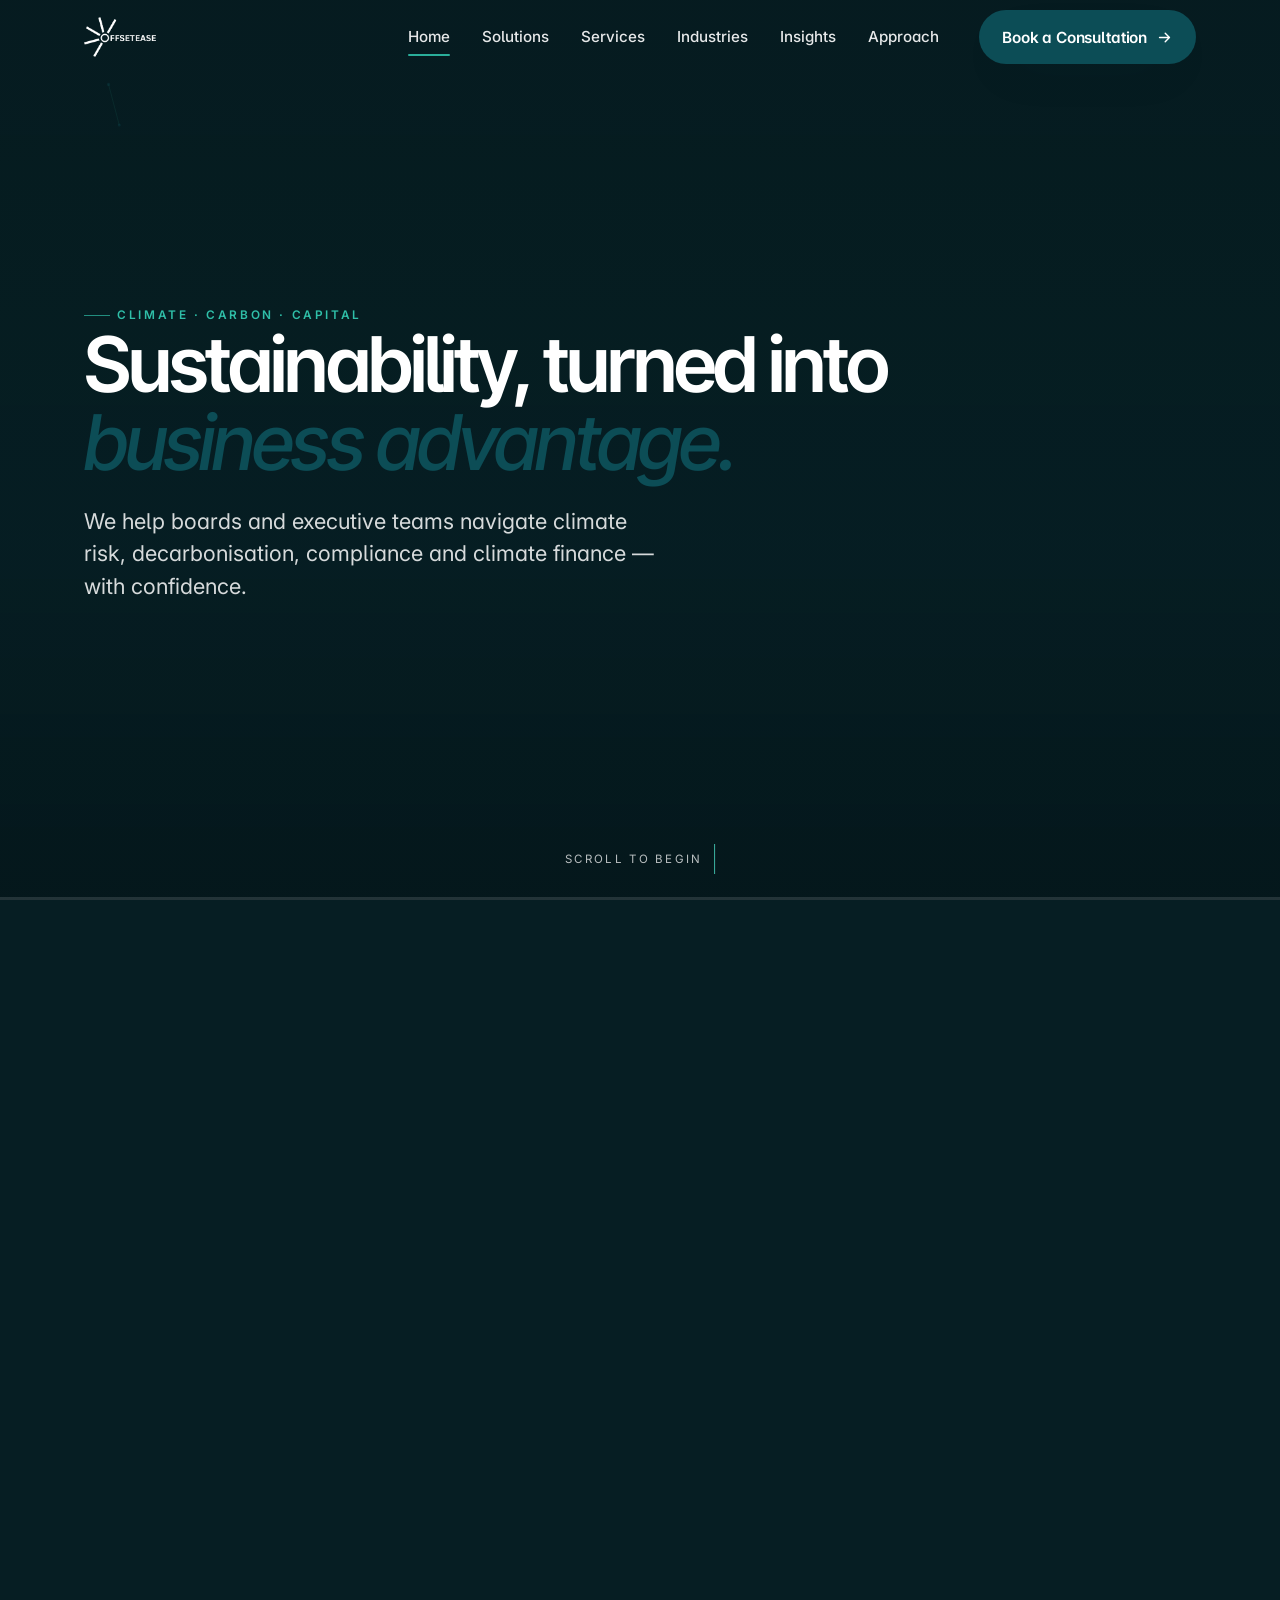
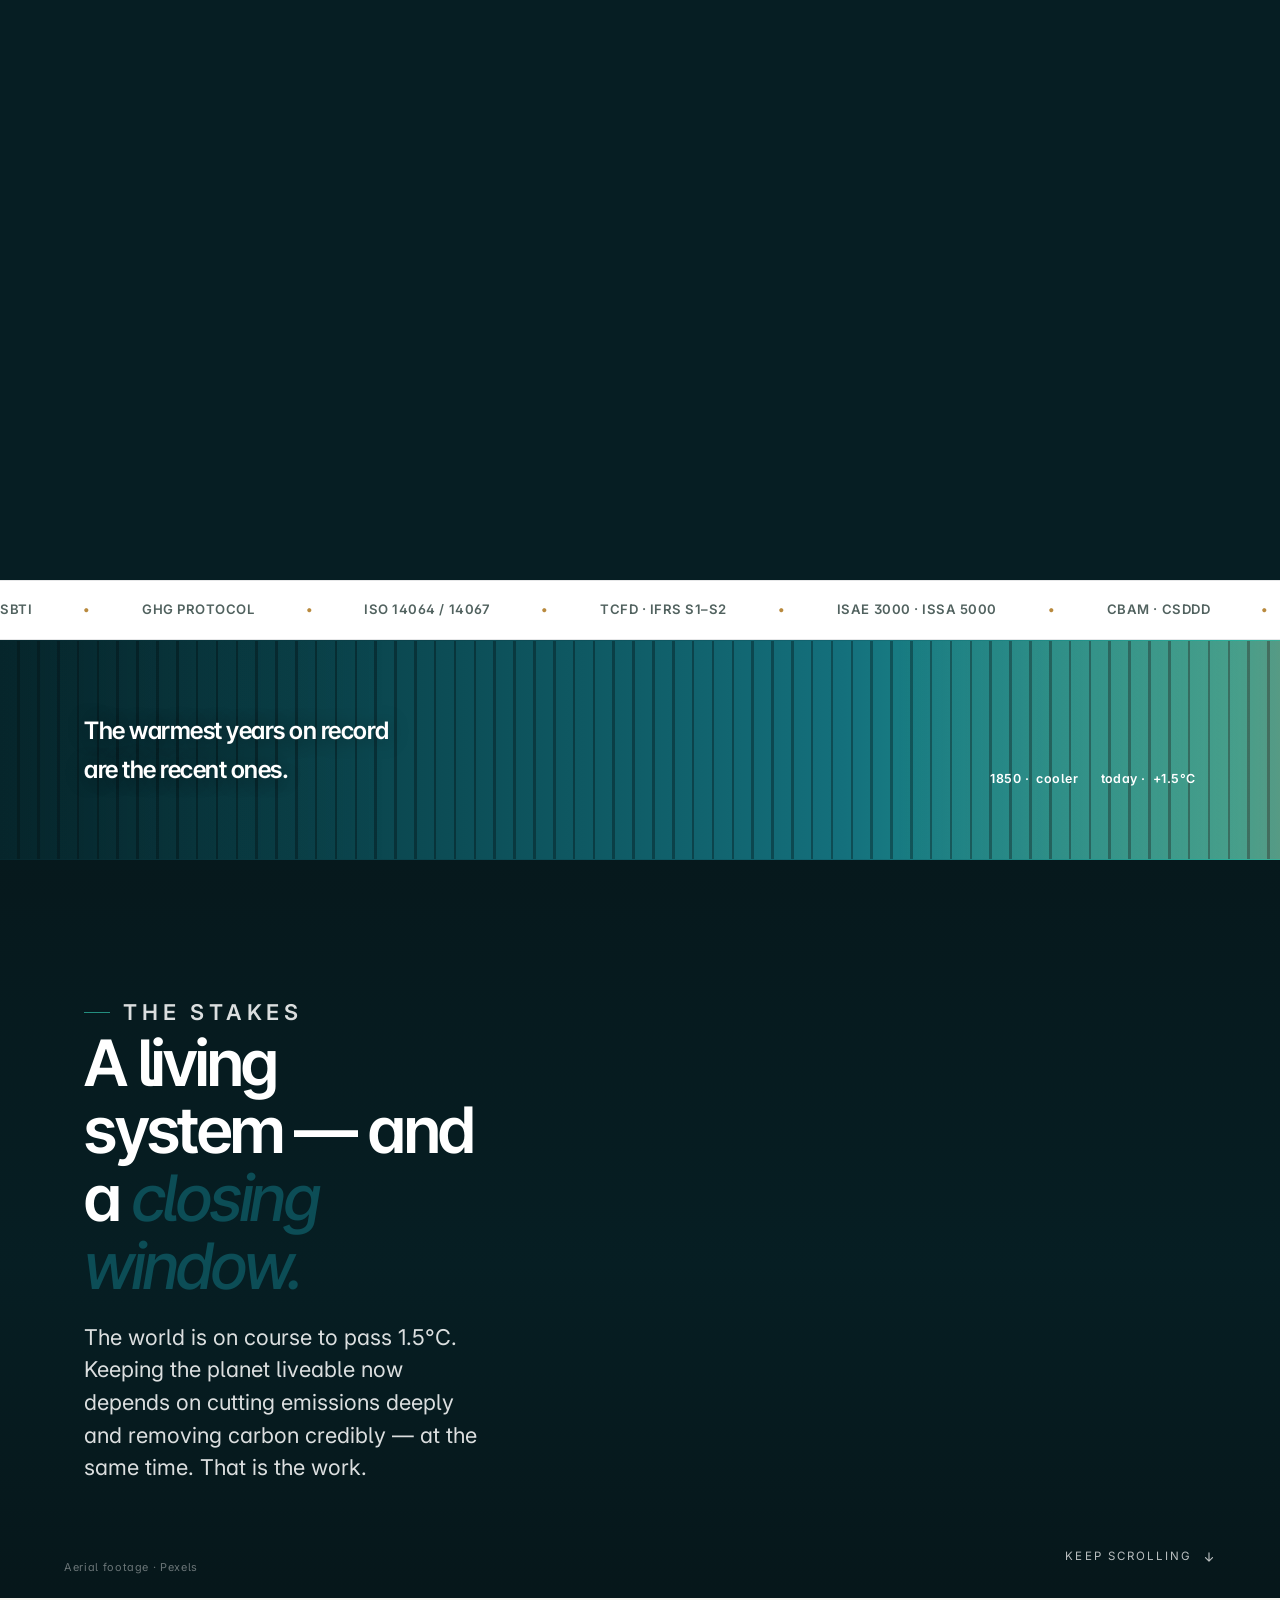
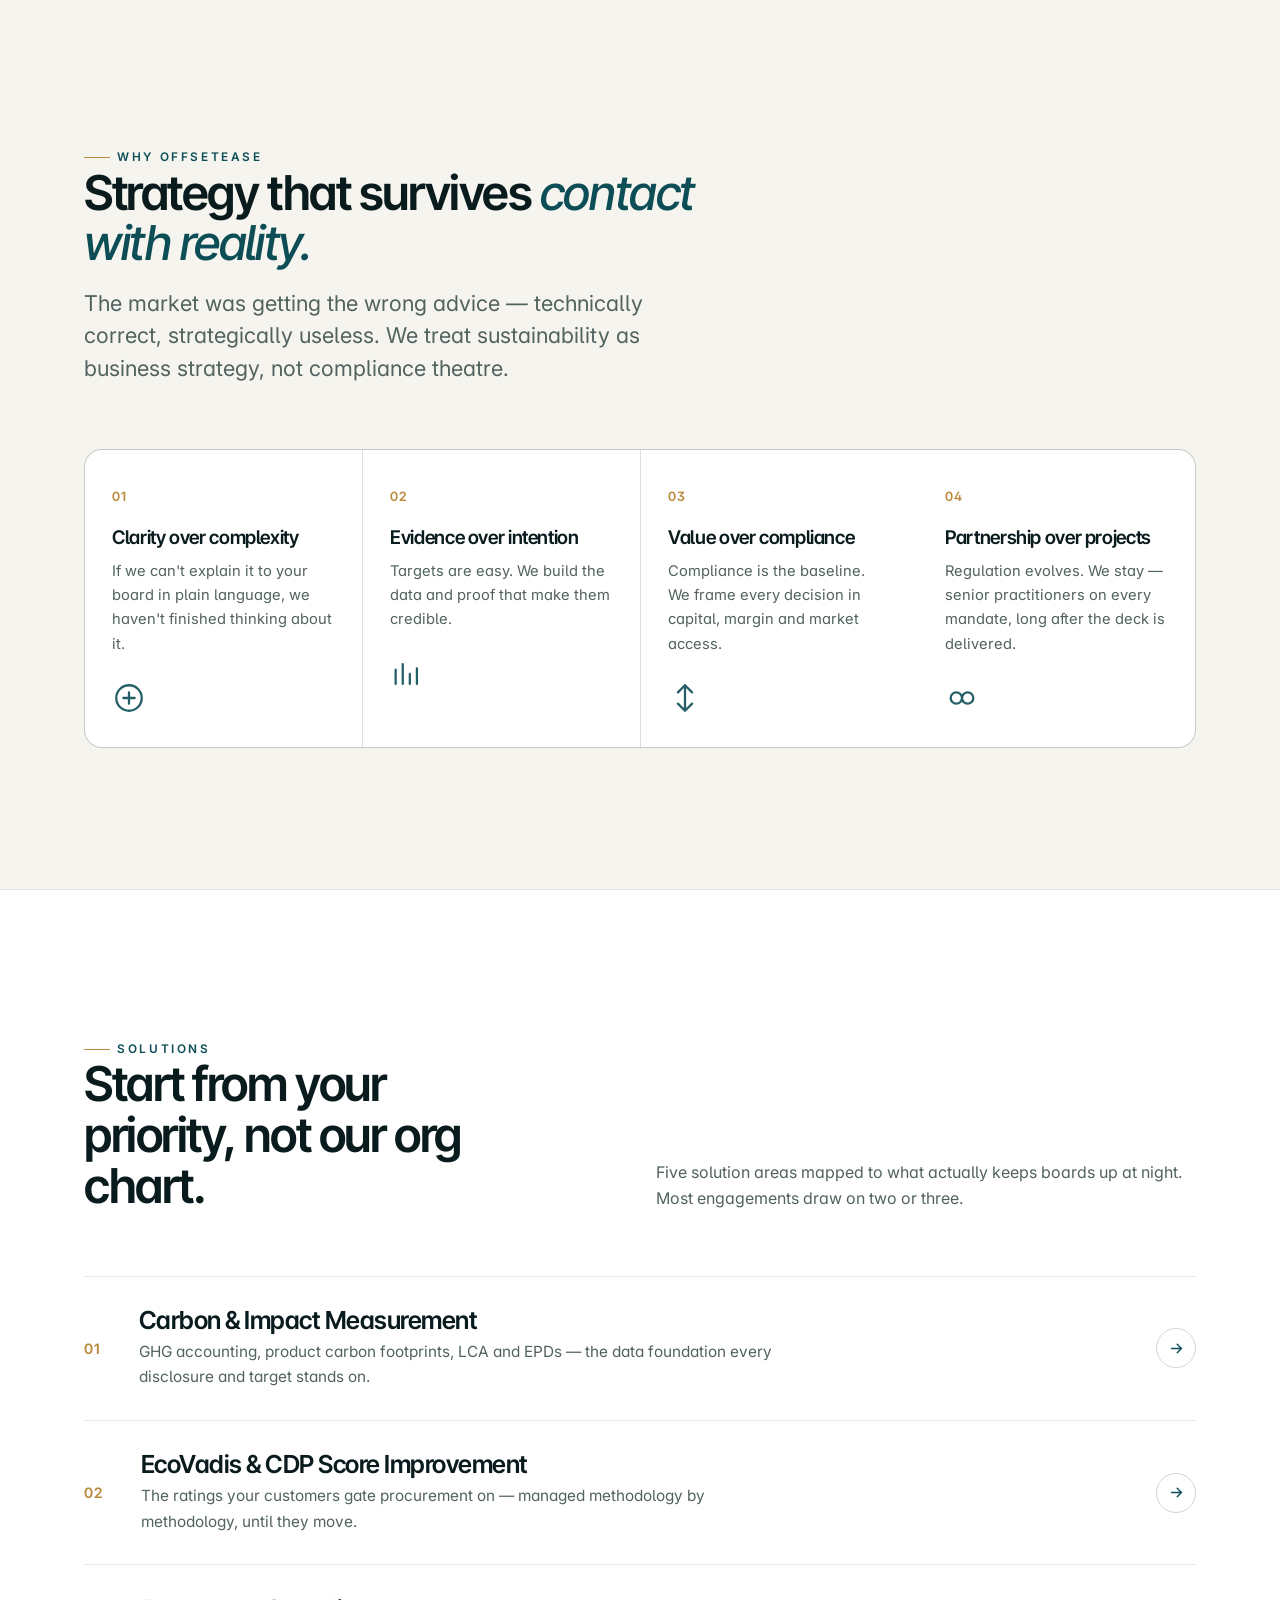
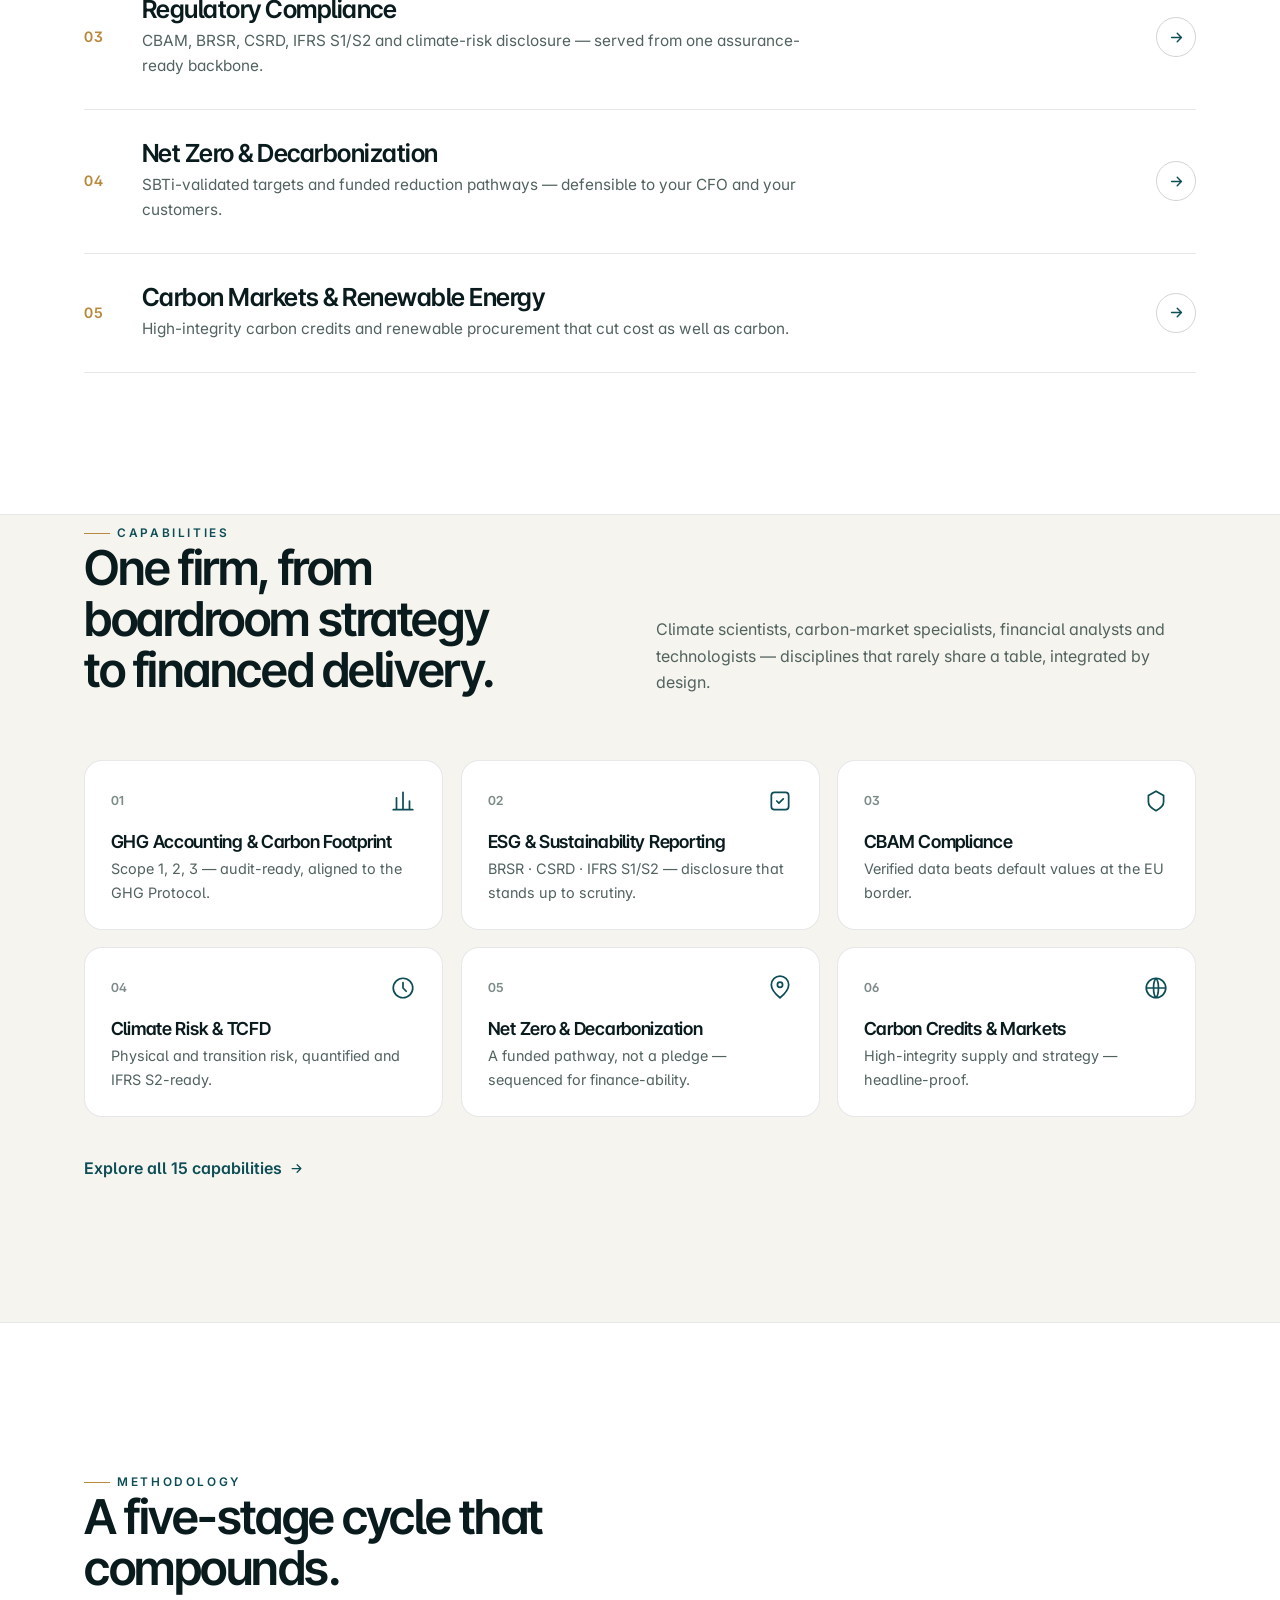
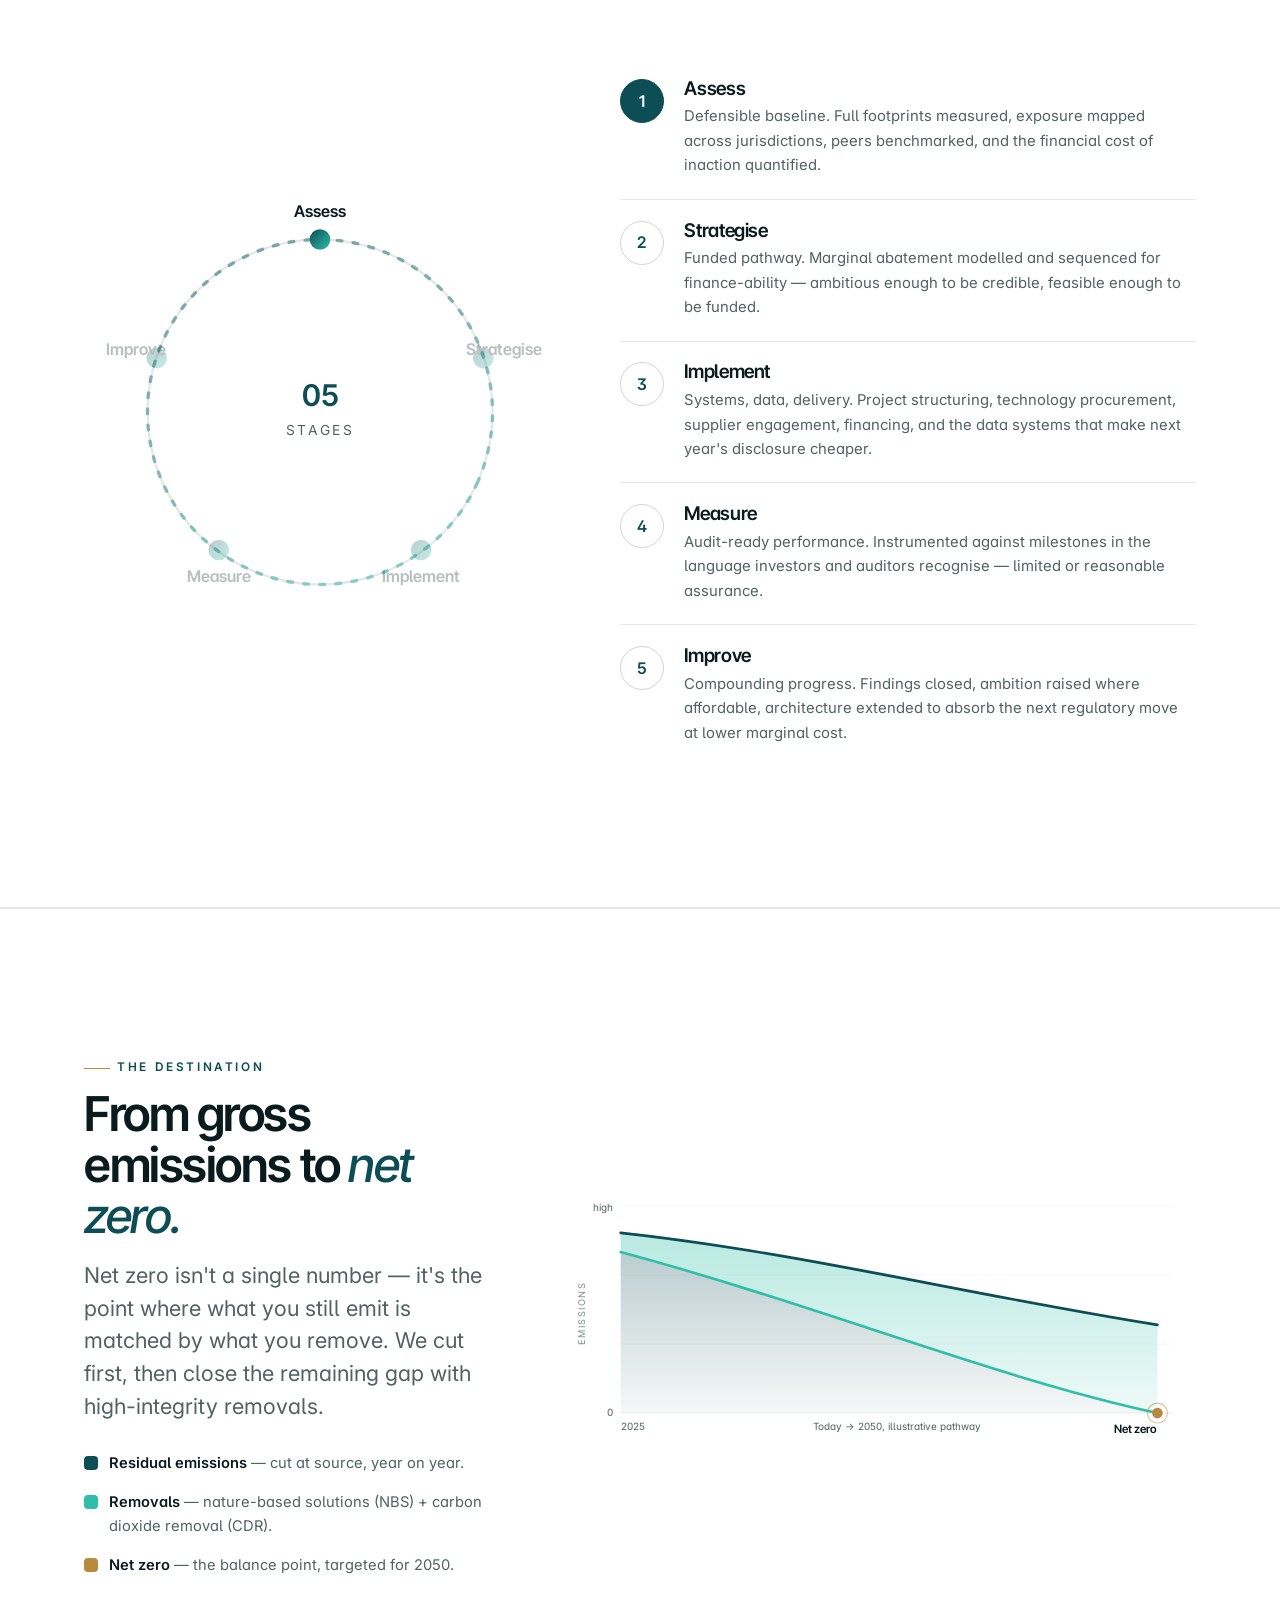
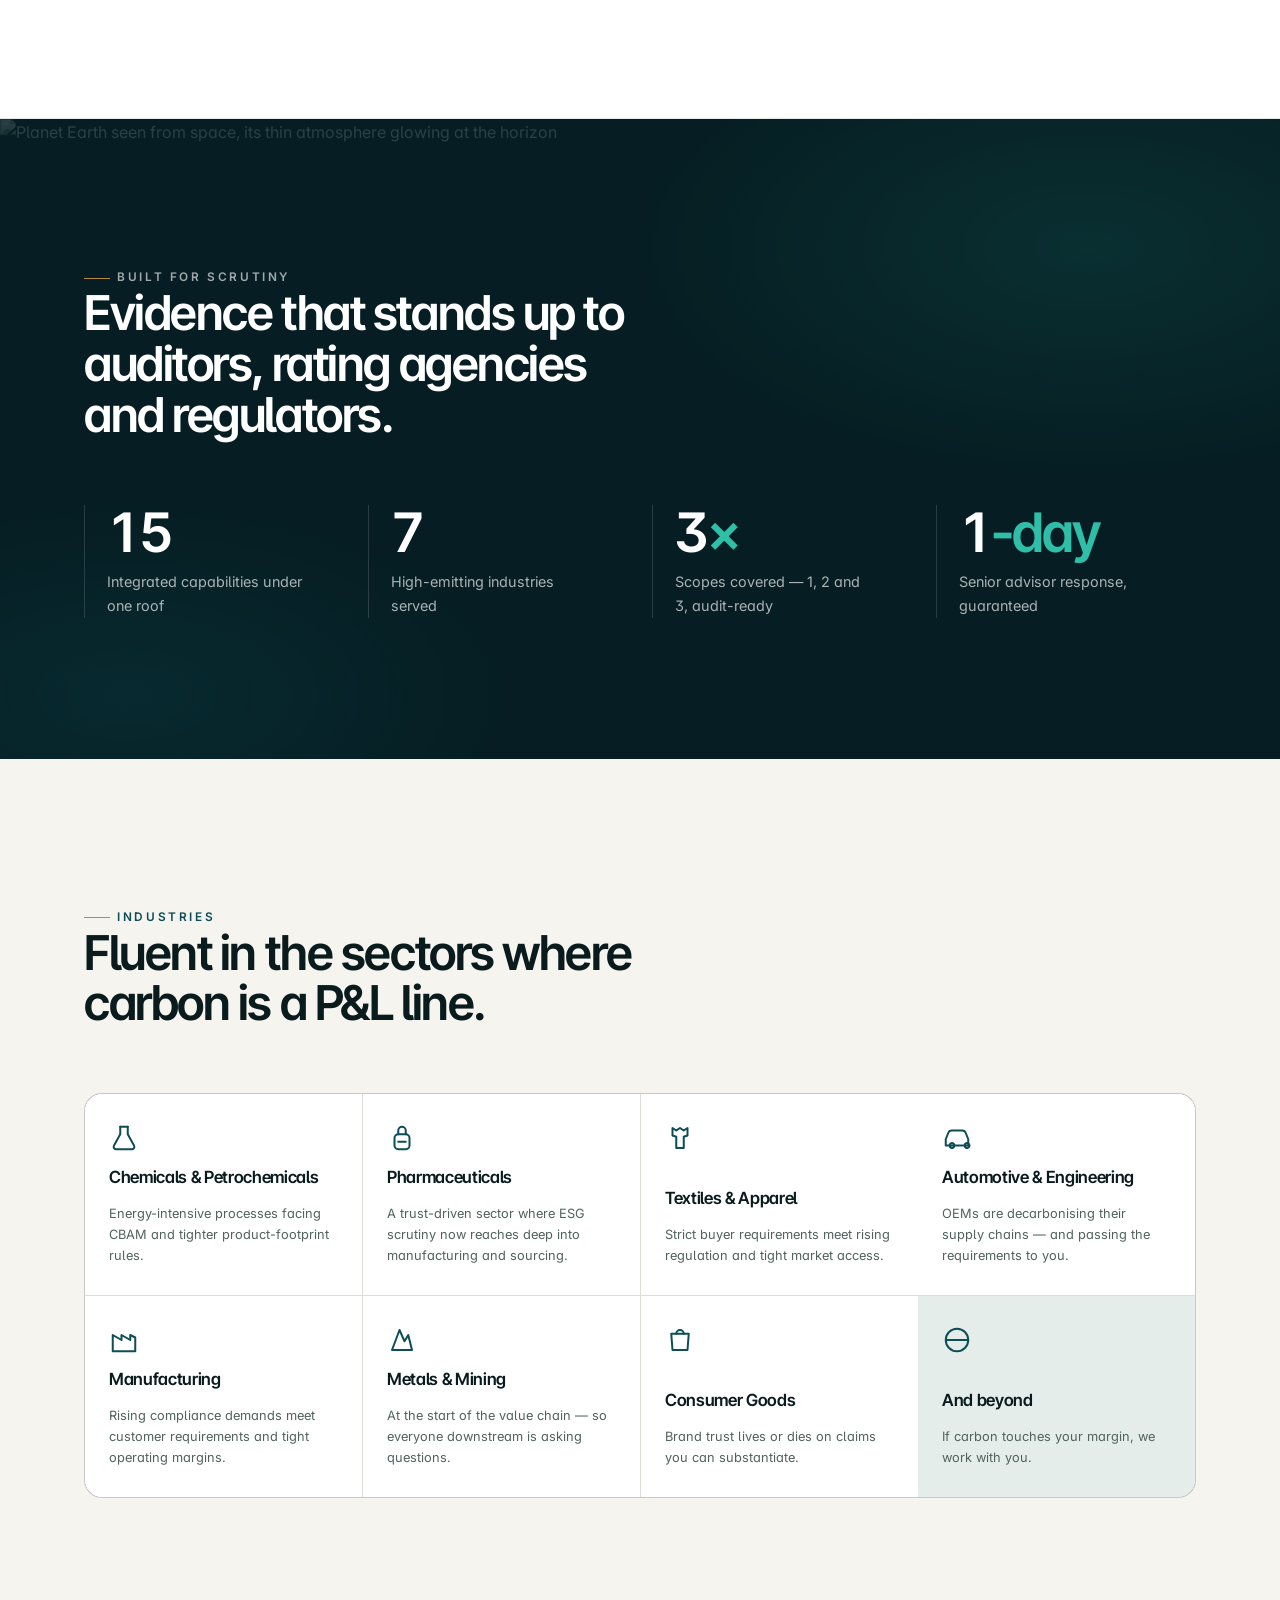
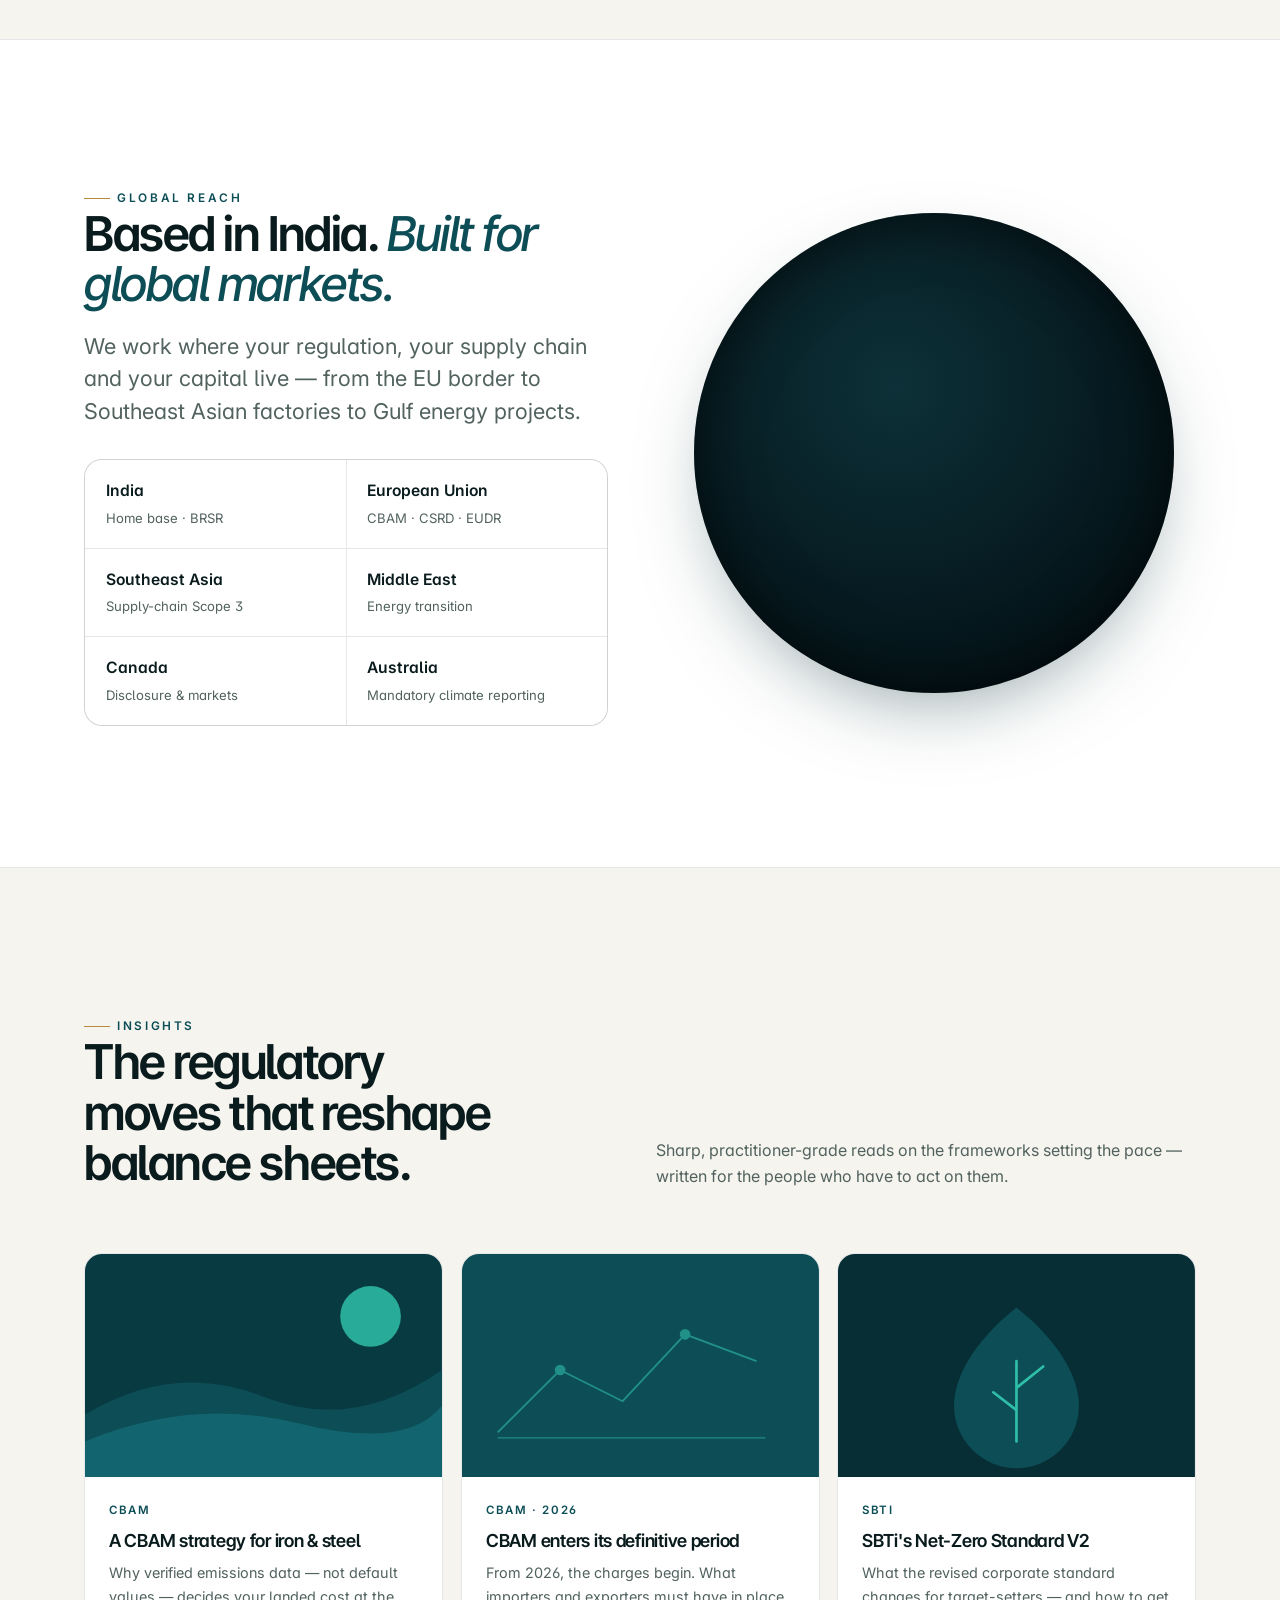
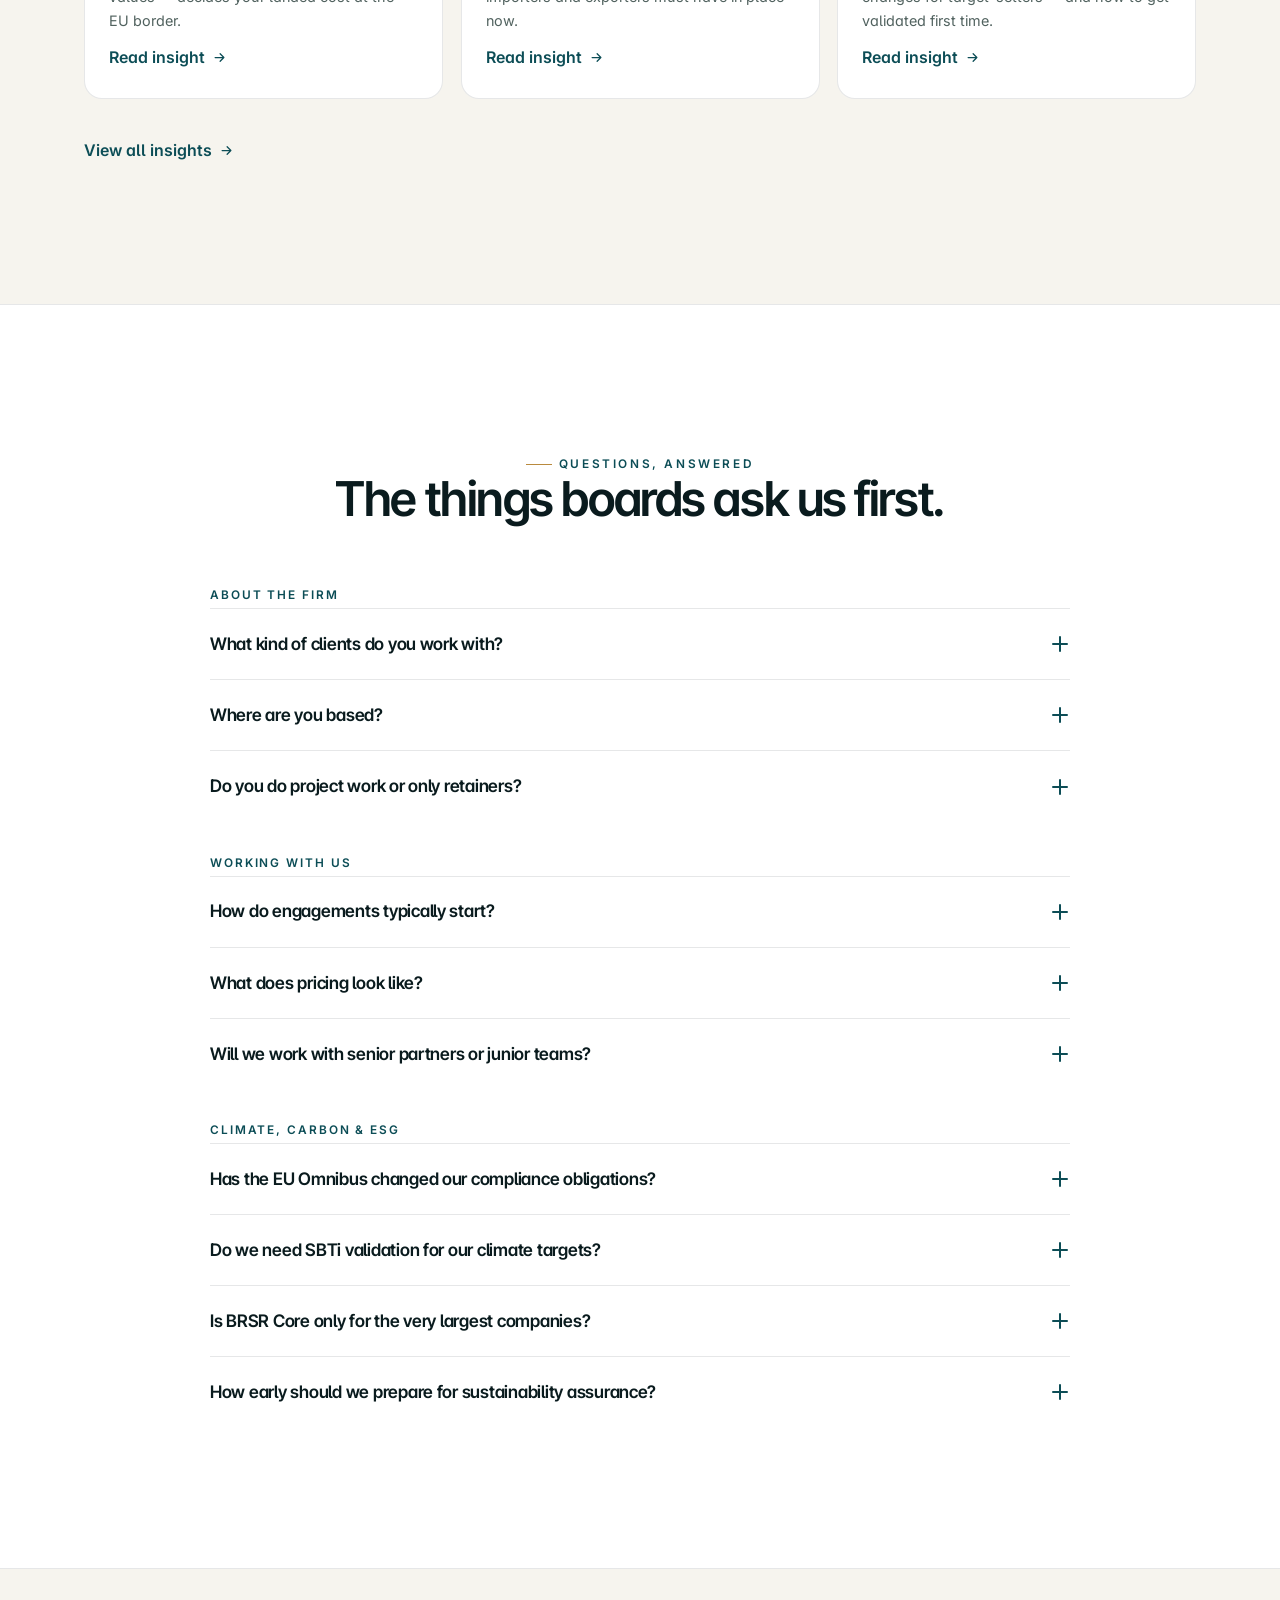
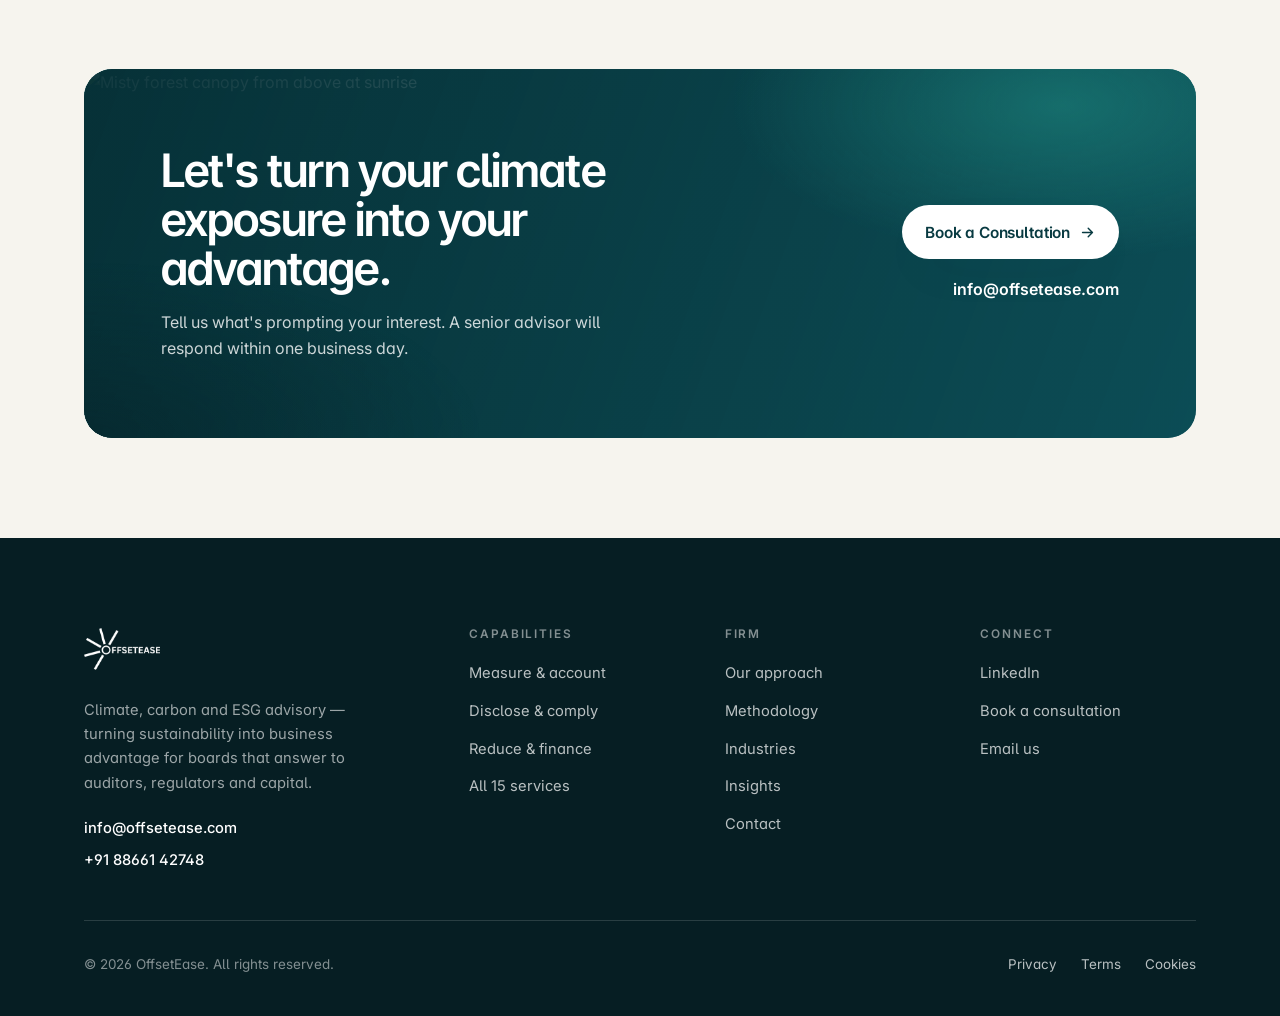
==== commit 6da81bee: "Reimagine hero as pinned, scroll-scrubbed cinematic film - Hero replaced by a 420vh pinned 'film': s" ====
--- a/index.html
+++ b/index.html
@@ -51,42 +51,52 @@
 
 <main>
 
-<!-- ================= HERO ================= -->
-<section class="hero">
-  <canvas class="hero__canvas" id="hero-canvas"></canvas>
-  <div class="hero__veil"></div>
-  <div class="orb" data-parallax="0.14" style="width:360px;height:360px;top:-70px;right:6%;background:radial-gradient(circle,#2FBFA8,transparent 70%)"></div>
-  <div class="orb" data-parallax="-0.09" style="width:300px;height:300px;bottom:-90px;left:-50px;background:radial-gradient(circle,#0C4D56,transparent 70%)"></div>
-  <div class="wrap">
-    <div class="hero__grid">
-      <div>
-        <p class="eyebrow hero__tag">Climate · Carbon · Capital</p>
-        <h1 class="display hero__title">
-          Sustainability, turned into<br><span class="accent-word">business advantage.</span>
-        </h1>
-        <p class="lead hero__sub">We help boards and executive teams navigate climate risk, decarbonisation, compliance and climate finance — with confidence.</p>
-        <div class="hero__cta">
-          <a class="btn btn--primary" href="contact.html">Book a Consultation
-            <svg viewBox="0 0 24 24" fill="none" aria-hidden="true"><path d="M5 12h14M13 6l6 6-6 6" stroke="currentColor" stroke-width="2" stroke-linecap="round" stroke-linejoin="round"/></svg>
-          </a>
-          <a class="tlink" href="services.html">Explore services
-            <svg viewBox="0 0 24 24" fill="none" aria-hidden="true"><path d="M5 12h14M13 6l6 6-6 6" stroke="currentColor" stroke-width="2" stroke-linecap="round" stroke-linejoin="round"/></svg>
-          </a>
-        </div>
-      </div>
-      <aside class="hero__panel reveal" aria-label="Global climate signals">
-        <div class="hero__panel-head">
-          <span>Global signals</span>
-          <span class="livedot">Live</span>
-        </div>
-        <div class="metric"><span class="metric__label">Global mean temp anomaly</span><span class="metric__val">+1.5<small>°C</small></span></div>
-        <div class="metric"><span class="metric__label">Atmospheric CO₂</span><span class="metric__val">424<small>ppm</small></span></div>
-        <div class="metric"><span class="metric__label">Companies with SBTi targets</span><span class="metric__val">10k<small>+</small></span></div>
-        <div class="metric"><span class="metric__label">CBAM definitive period</span><span class="metric__val">2026</span></div>
-      </aside>
-    </div>
-  </div>
-  <span class="hero__scroll">Scroll <i></i></span>
+<!-- ================= CINEMATIC SCROLL FILM (hero) ================= -->
+<section class="film" id="film" aria-label="Introduction">
+  <div class="film__stage">
+    <video class="film__video" id="film-video" autoplay muted loop playsinline preload="auto"
+      poster="https://images.unsplash.com/photo-1760693980762-fac4f7558dc6?fm=jpg&q=60&w=1600&auto=format&fit=crop">
+      <source src="https://videos.pexels.com/video-files/17929372/17929372-hd_1920_1080_30fps.mp4" type="video/mp4">
+      <source src="https://videos.pexels.com/video-files/17929372/17929372-uhd_2560_1440_30fps.mp4" type="video/mp4">
+    </video>
+    <div class="film__scrim"></div>
+    <canvas class="hero__canvas" id="hero-canvas" aria-hidden="true"></canvas>
+
+    <div class="film__scenes">
+      <div class="scene" data-scene="0">
+        <div class="wrap">
+          <p class="eyebrow eyebrow--light">Climate · Carbon · Capital</p>
+          <h1 class="film__title">Sustainability, turned into <span class="accent-word">business advantage.</span></h1>
+          <p class="film__sub">We help boards and executive teams navigate climate risk, decarbonisation, compliance and climate finance — with confidence.</p>
+        </div>
+      </div>
+      <div class="scene" data-scene="1">
+        <div class="wrap">
+          <p class="eyebrow eyebrow--light">Global signals · live</p>
+          <div class="film__stats">
+            <div><b>+1.5<small>°C</small></b><span>Global mean temperature anomaly</span></div>
+            <div><b>424<small>ppm</small></b><span>Atmospheric CO₂</span></div>
+            <div><b>2026</b><span>CBAM definitive period</span></div>
+          </div>
+          <p class="film__sub">The pressure is measurable — and so is the opportunity.</p>
+        </div>
+      </div>
+      <div class="scene" data-scene="2">
+        <div class="wrap">
+          <h2 class="film__title">We turn that exposure into <span class="accent-word">your advantage.</span></h2>
+          <div class="film__cta">
+            <a class="btn btn--light" href="contact.html">Book a Consultation
+              <svg viewBox="0 0 24 24" fill="none" aria-hidden="true"><path d="M5 12h14M13 6l6 6-6 6" stroke="currentColor" stroke-width="2" stroke-linecap="round" stroke-linejoin="round"/></svg></a>
+            <a class="tlink" style="color:#fff" href="services.html">Explore services
+              <svg viewBox="0 0 24 24" fill="none" aria-hidden="true"><path d="M5 12h14M13 6l6 6-6 6" stroke="currentColor" stroke-width="2" stroke-linecap="round" stroke-linejoin="round"/></svg></a>
+          </div>
+        </div>
+      </div>
+    </div>
+
+    <span class="film__cue" id="film-cue">Scroll to begin <i></i></span>
+    <div class="film__progress" aria-hidden="true"><i id="film-bar"></i></div>
+  </div>
 </section>
 
 <!-- ================= STANDARDS STRIP ================= -->
--- a/assets/css/styles.css
+++ b/assets/css/styles.css
@@ -241,6 +241,61 @@
 .metric__label { font-size: .86rem; color: var(--slate); }
 .metric__val { font-family: var(--font-display); font-weight: 600; font-size: 1.35rem; letter-spacing: -0.02em; font-variant-numeric: tabular-nums; }
 .metric__val small { font-size: .62em; font-weight: 500; color: var(--slate); margin-left: .2em; }
+
+/* ==========================================================================
+   Cinematic scroll film — hero reimagined (scroll-scrubbed)
+   ========================================================================== */
+.film { position: relative; background: var(--teal-abyss); }
+.film__stage { position: relative; height: 100svh; min-height: 560px; overflow: hidden; }
+.film__video { position: absolute; inset: 0; width: 100%; height: 100%; object-fit: cover; z-index: 0; will-change: transform; }
+.film__scrim { position: absolute; inset: 0; z-index: 1; background: linear-gradient(180deg, rgba(6,20,23,.5) 0%, rgba(6,30,35,.55) 60%, rgba(4,14,17,.8) 100%); }
+.film .hero__canvas { position: absolute; inset: 0; z-index: 1; pointer-events: none; opacity: .55; }
+.film__scenes { position: absolute; inset: 0; z-index: 2; }
+.scene { position: absolute; inset: 0; display: flex; align-items: center; }
+.scene .wrap { width: 100%; }
+.film__title { font-family: var(--font-display); font-weight: 600; color: #fff; font-size: clamp(2.3rem, 6vw, 4.8rem); letter-spacing: -0.038em; line-height: 1.02; max-width: 18ch; }
+.film__sub { color: rgba(255,255,255,.84); font-size: clamp(1.05rem, 1.7vw, 1.4rem); line-height: 1.5; margin-top: 1.4rem; max-width: 42ch; }
+.film__cta { display: flex; gap: 1.1rem; flex-wrap: wrap; align-items: center; margin-top: 2rem; }
+.film__stats { display: flex; gap: clamp(1.5rem, 5vw, 3.5rem); flex-wrap: wrap; margin-top: .5rem; }
+.film__stats b { display: block; font-family: var(--font-display); font-weight: 600; font-size: clamp(2.2rem, 5vw, 3.6rem); color: #fff; letter-spacing: -0.03em; line-height: 1; }
+.film__stats b small { font-size: .5em; font-weight: 500; color: var(--glow); margin-left: .1em; }
+.film__stats span { display: block; margin-top: .5rem; color: rgba(255,255,255,.6); font-size: .9rem; max-width: 16ch; }
+.film__cue { position: absolute; left: 50%; bottom: 26px; transform: translateX(-50%); z-index: 3; display: inline-flex; align-items: center; gap: .7rem; color: rgba(255,255,255,.72); font-size: .72rem; letter-spacing: .2em; text-transform: uppercase; }
+.film__cue i { width: 1px; height: 30px; background: rgba(255,255,255,.35); position: relative; overflow: hidden; }
+.film__cue i::after { content: ""; position: absolute; inset: 0; background: var(--glow); animation: scrollpulse 2.4s var(--ease) infinite; }
+.film__progress { position: absolute; left: 0; bottom: 0; height: 3px; width: 100%; background: rgba(255,255,255,.12); z-index: 3; }
+.film__progress i { display: block; height: 100%; width: 0; background: linear-gradient(90deg, var(--teal), var(--glow)); }
+
+/* Mobile / no-JS: static single-scene hero */
+.scene { display: none; }
+.scene[data-scene="0"] { display: flex; }
+.film__progress, .film__cue { display: none; }
+
+/* Desktop: pinned scroll film */
+@media (min-width: 861px) {
+  .film { height: 420vh; }
+  .film__stage { position: sticky; top: 0; height: 100vh; }
+  .scene { display: flex; opacity: 0; transform: translateY(42px); pointer-events: none; will-change: opacity, transform; }
+  .scene[data-scene="0"] { opacity: 1; transform: none; }
+  .film__progress { display: block; }
+  .film__cue { display: inline-flex; }
+}
+@media (prefers-reduced-motion: reduce) {
+  .film { height: auto !important; }
+  .film__stage { position: relative !important; height: 100svh; }
+  .scene { position: absolute; opacity: 0; }
+  .scene[data-scene="0"] { opacity: 1; }
+}
+
+/* Nav over the dark film (home, before scroll) */
+.nav:not(.is-scrolled) .brand-logo { background-color: #fff; }
+.nav:not(.is-scrolled) .nav__link { color: #fff; opacity: .9; }
+.nav:not(.is-scrolled) .nav__link[aria-current="page"]::after { background: var(--glow); }
+.nav:not(.is-scrolled) .nav__toggle span,
+.nav:not(.is-scrolled) .nav__toggle span::before,
+.nav:not(.is-scrolled) .nav__toggle span::after { background: #fff; }
+/* when the mobile menu is open, links sit on the light dropdown → keep them dark */
+body.menu-open .nav:not(.is-scrolled) .nav__link { color: var(--ink); opacity: 1; }
 
 /* ==========================================================================
    Marquee / trust strip
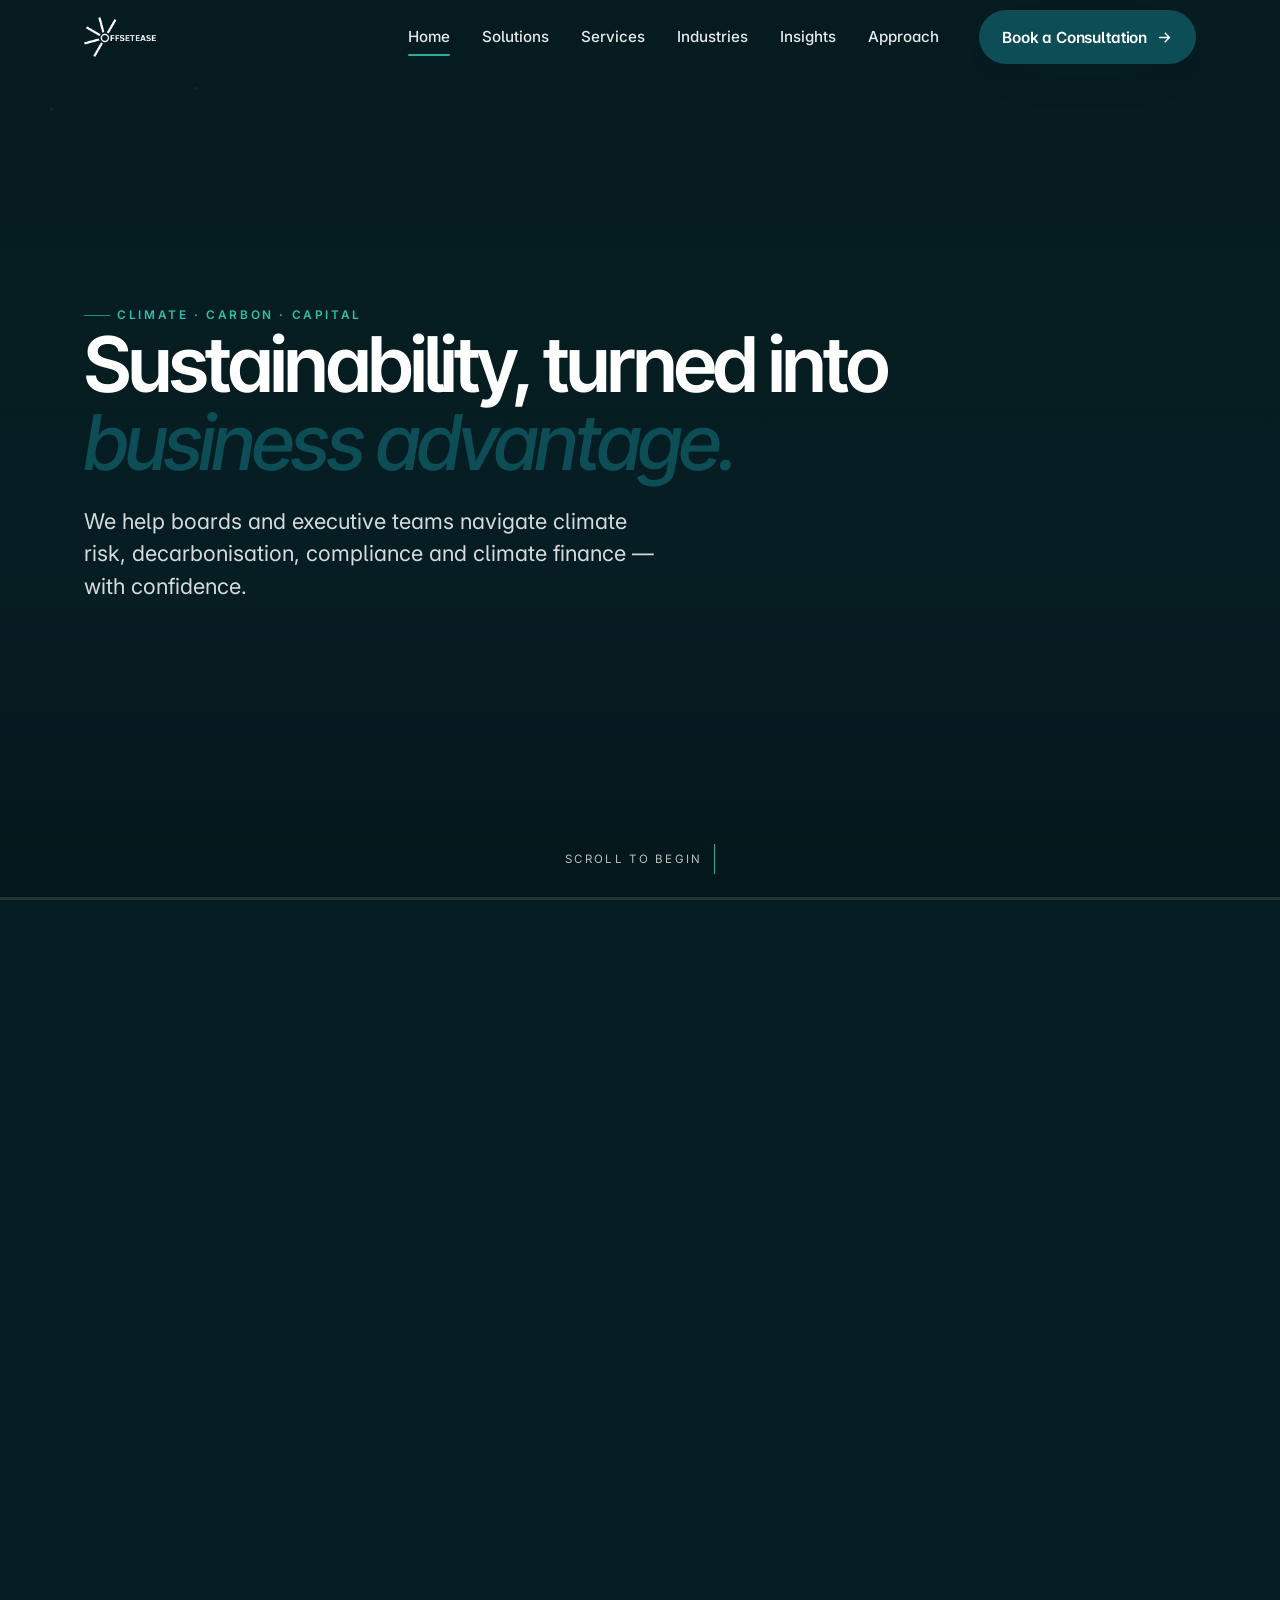
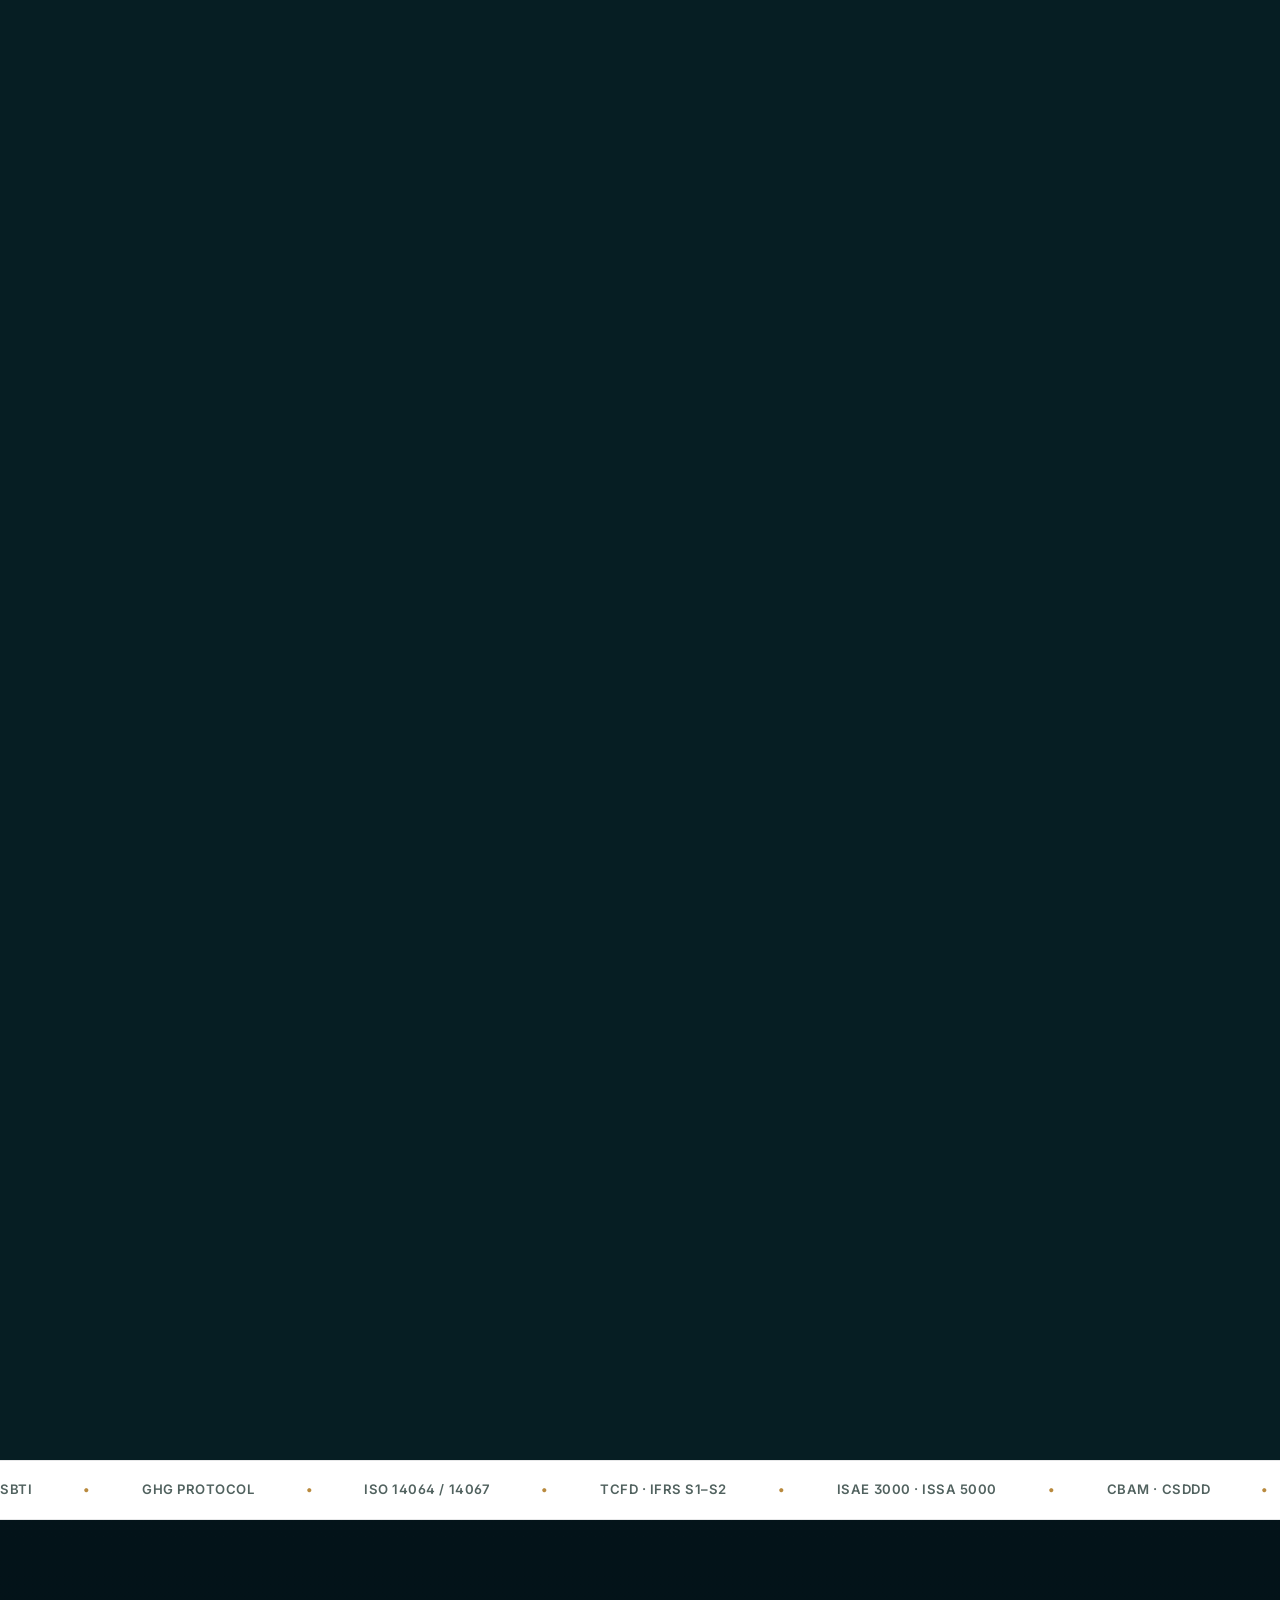
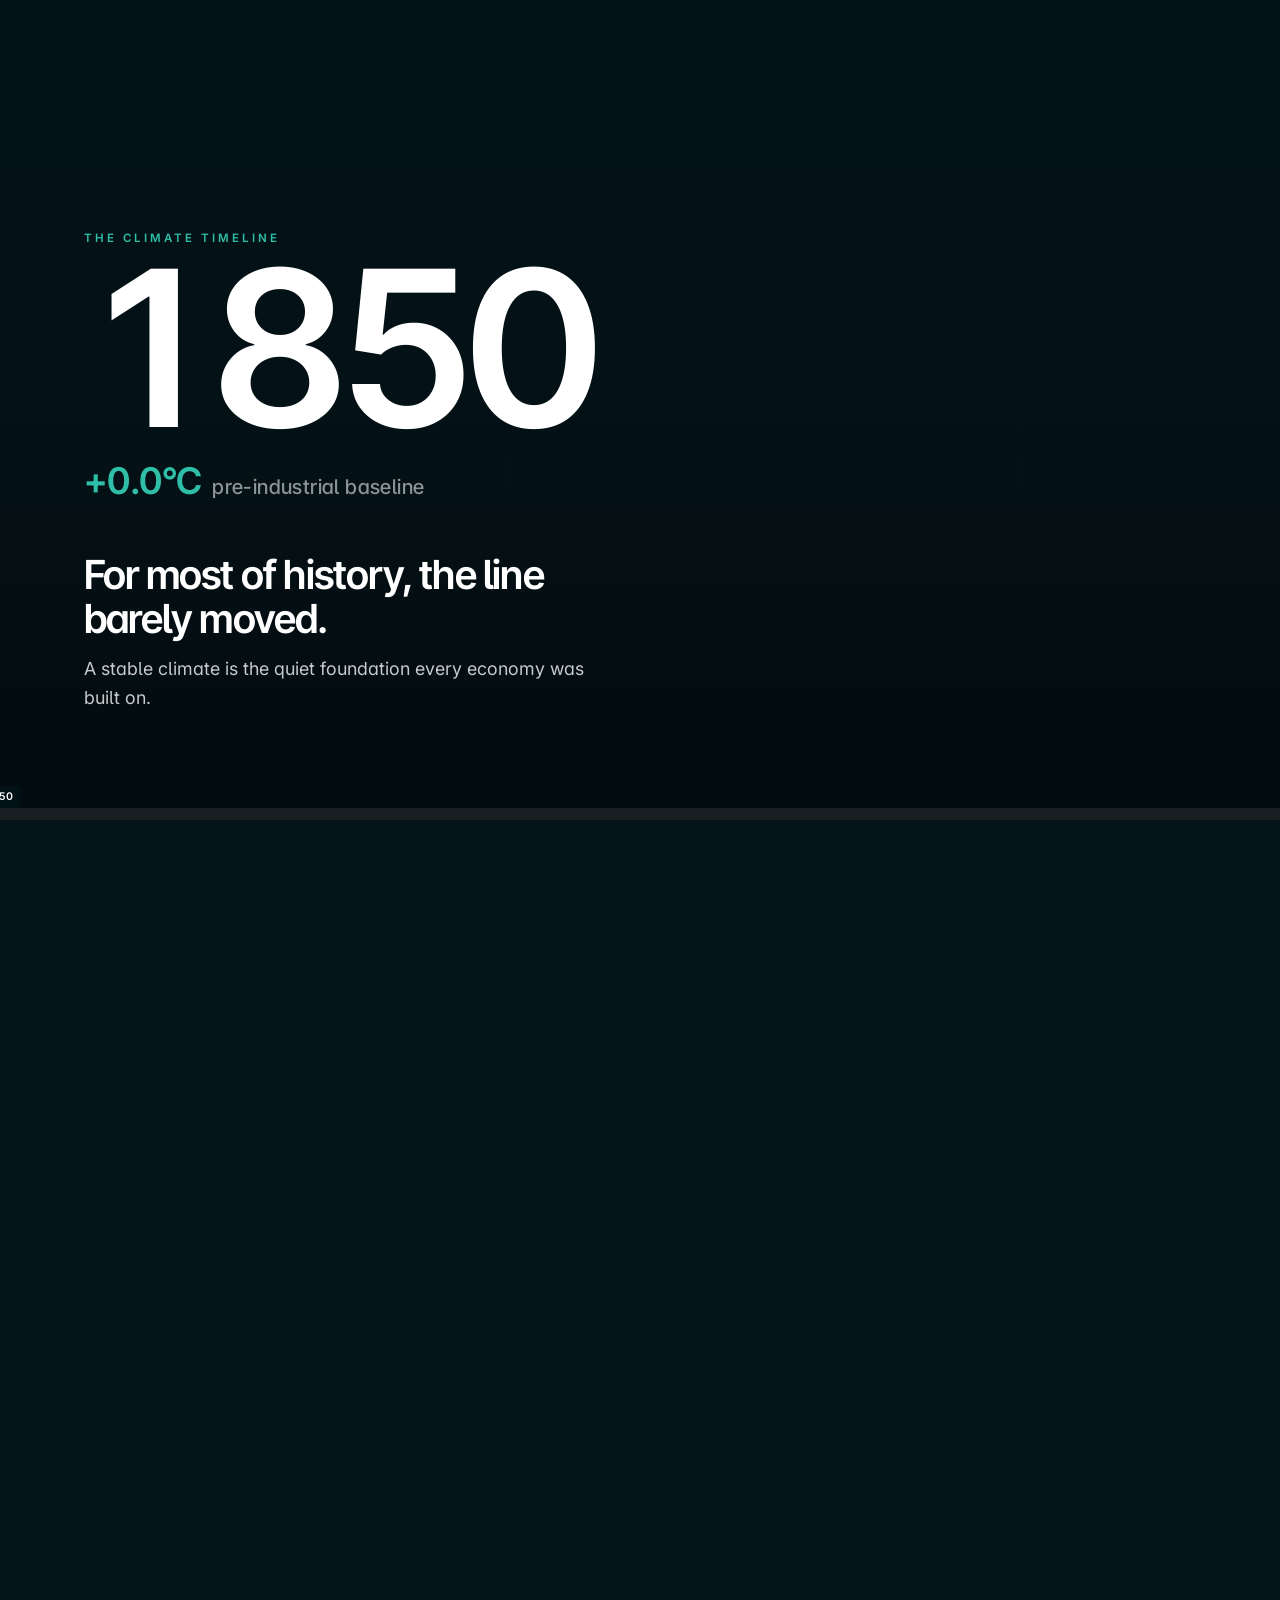
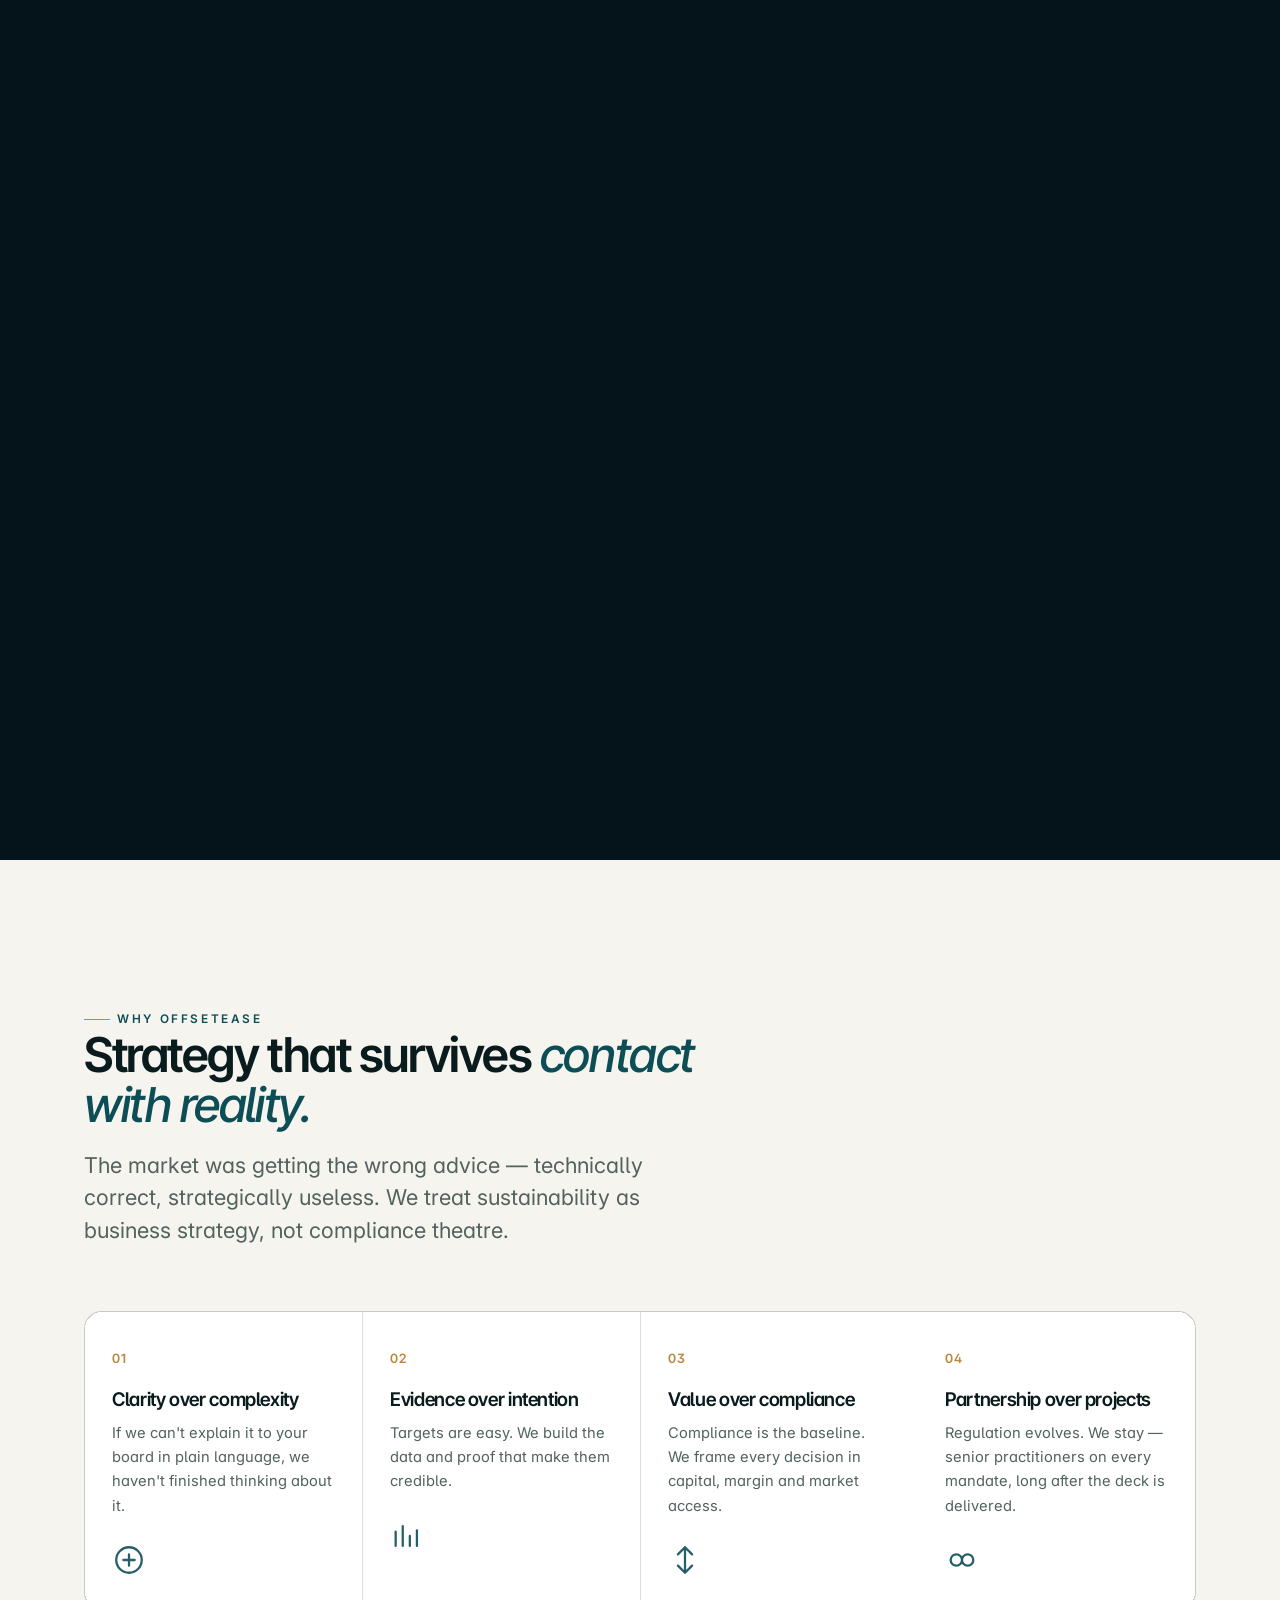
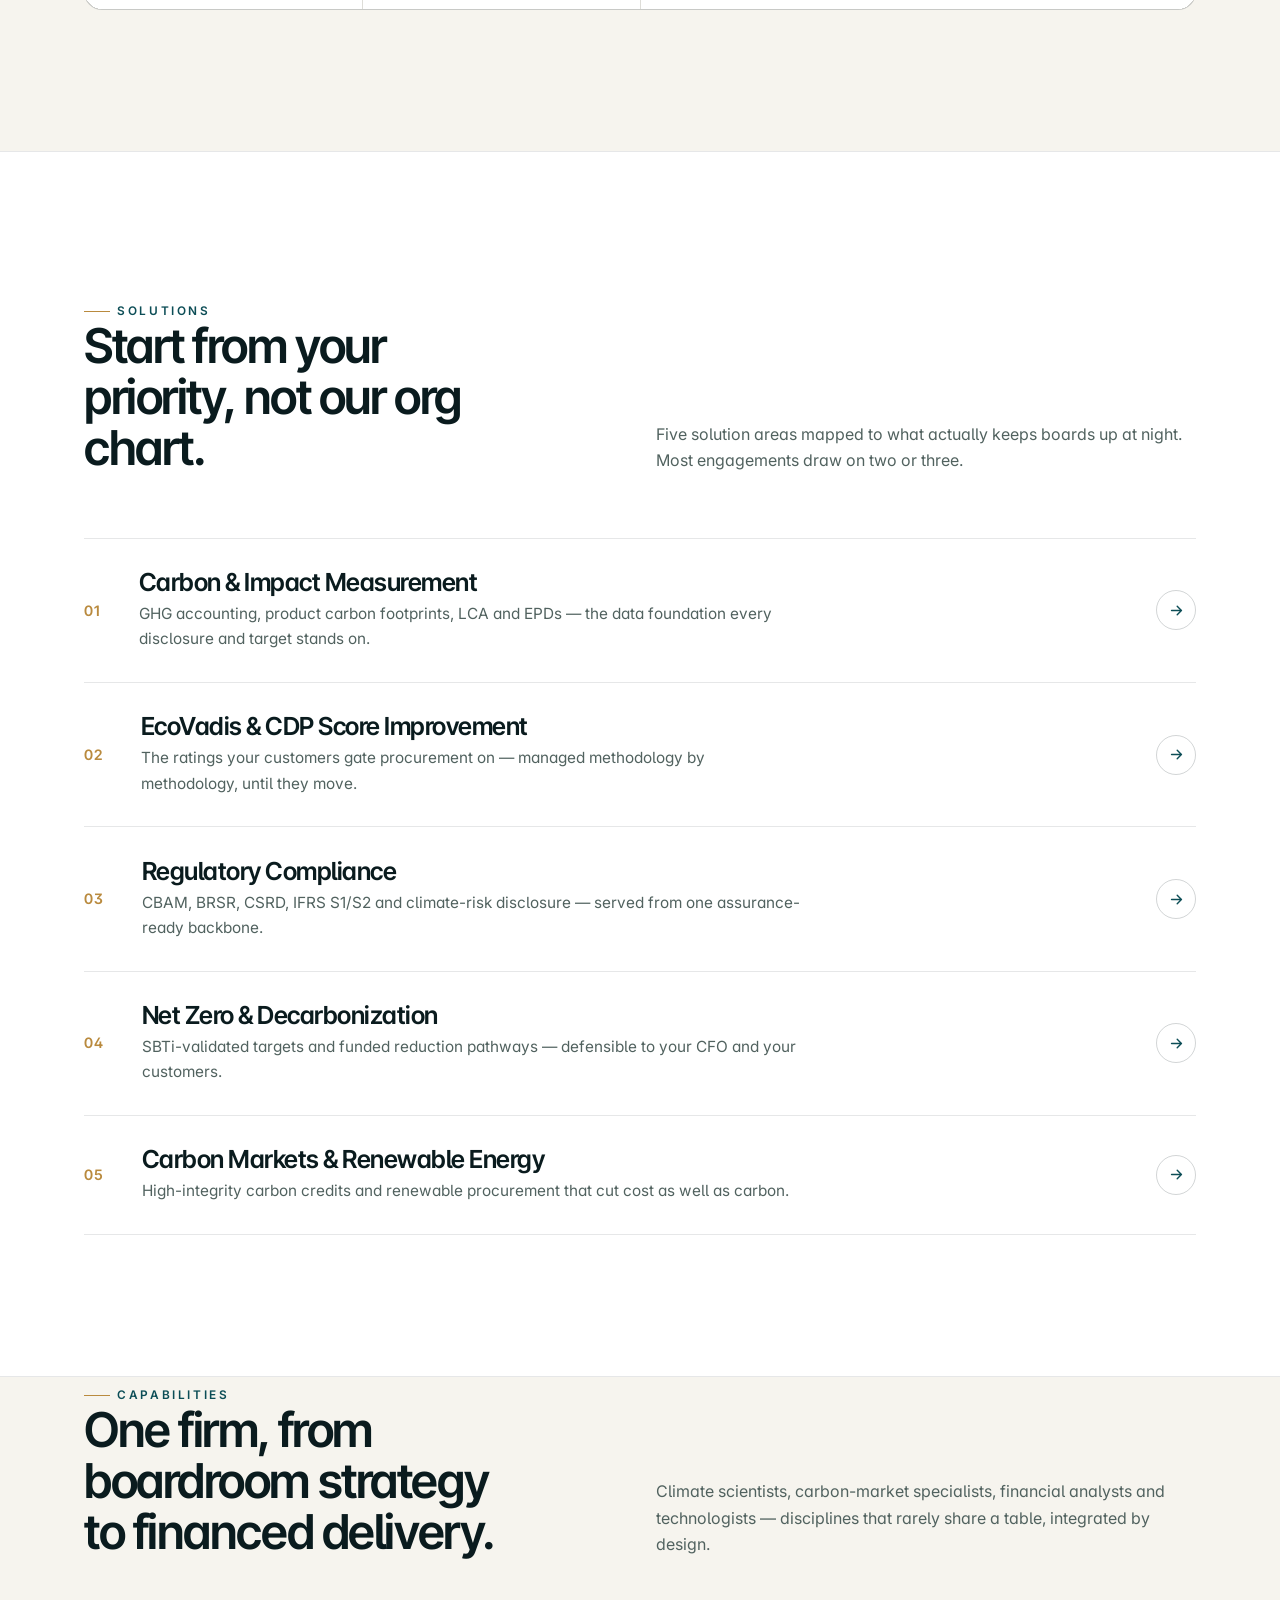
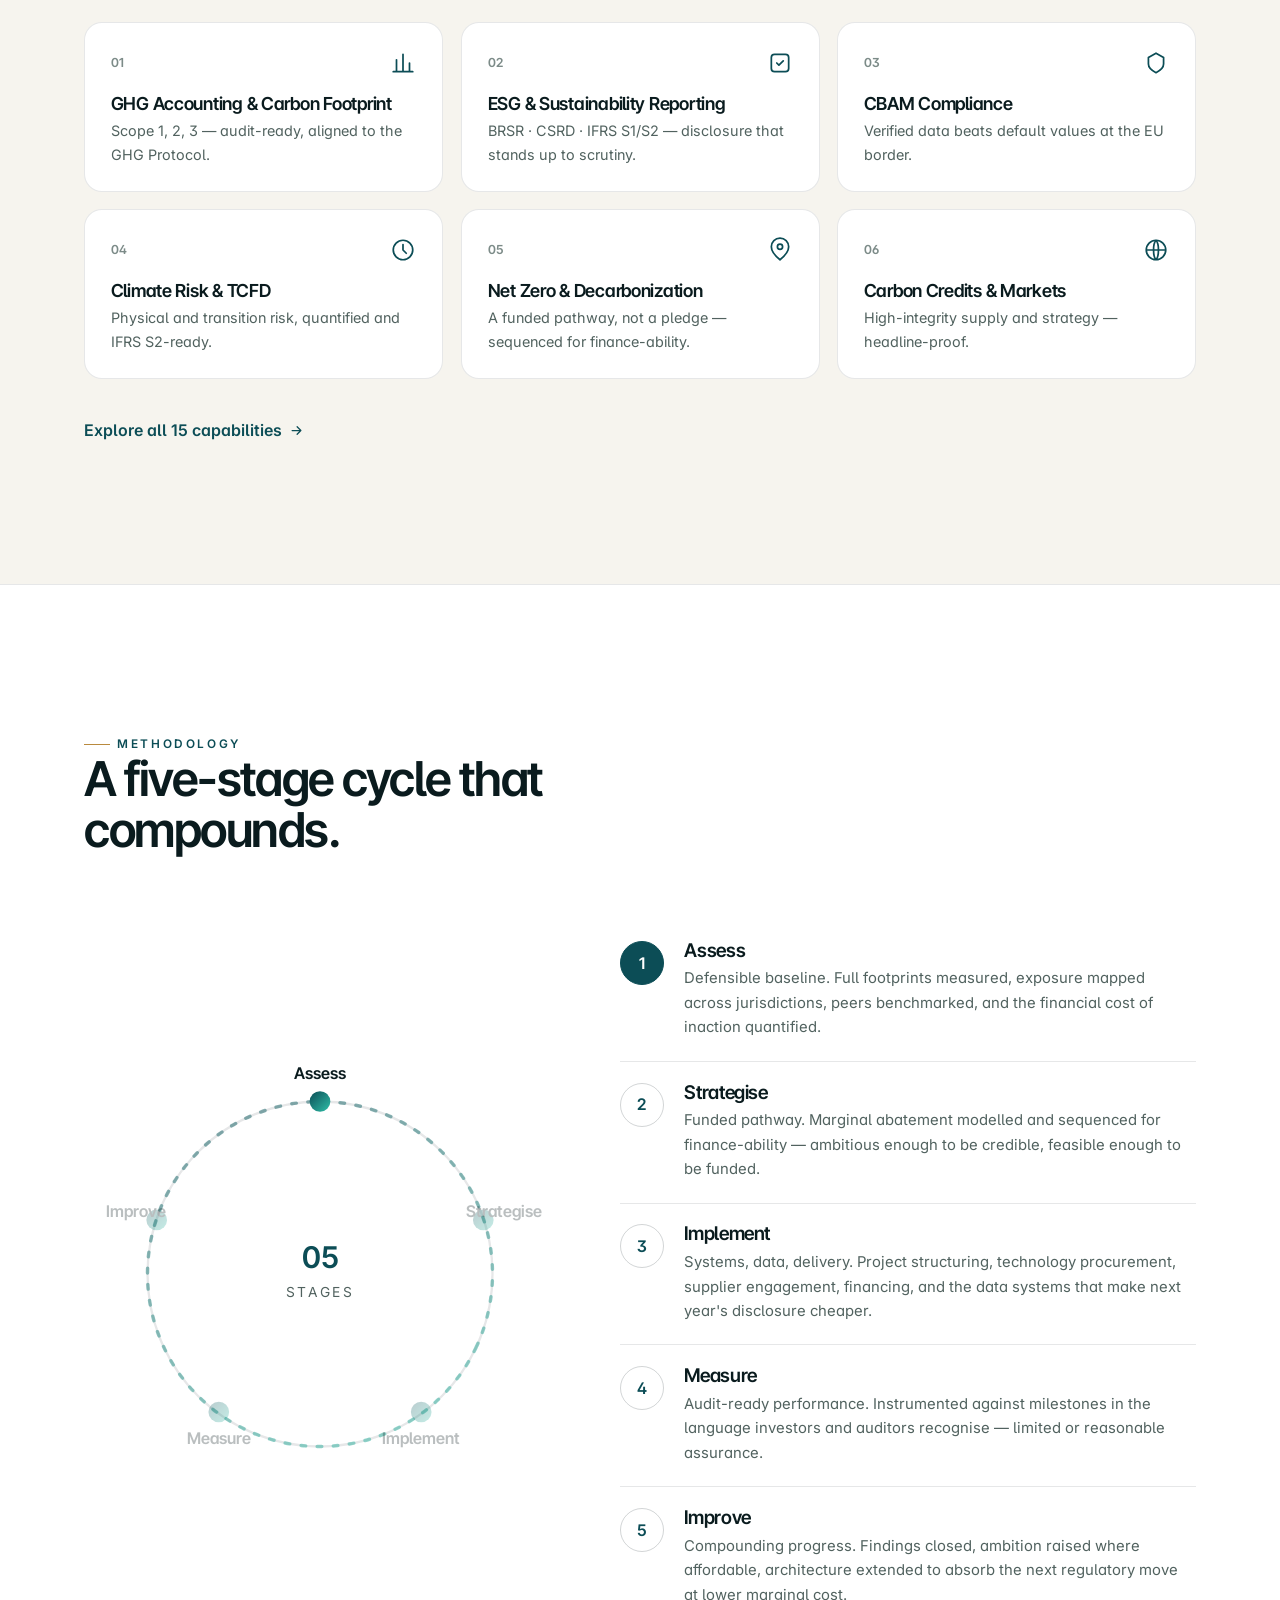
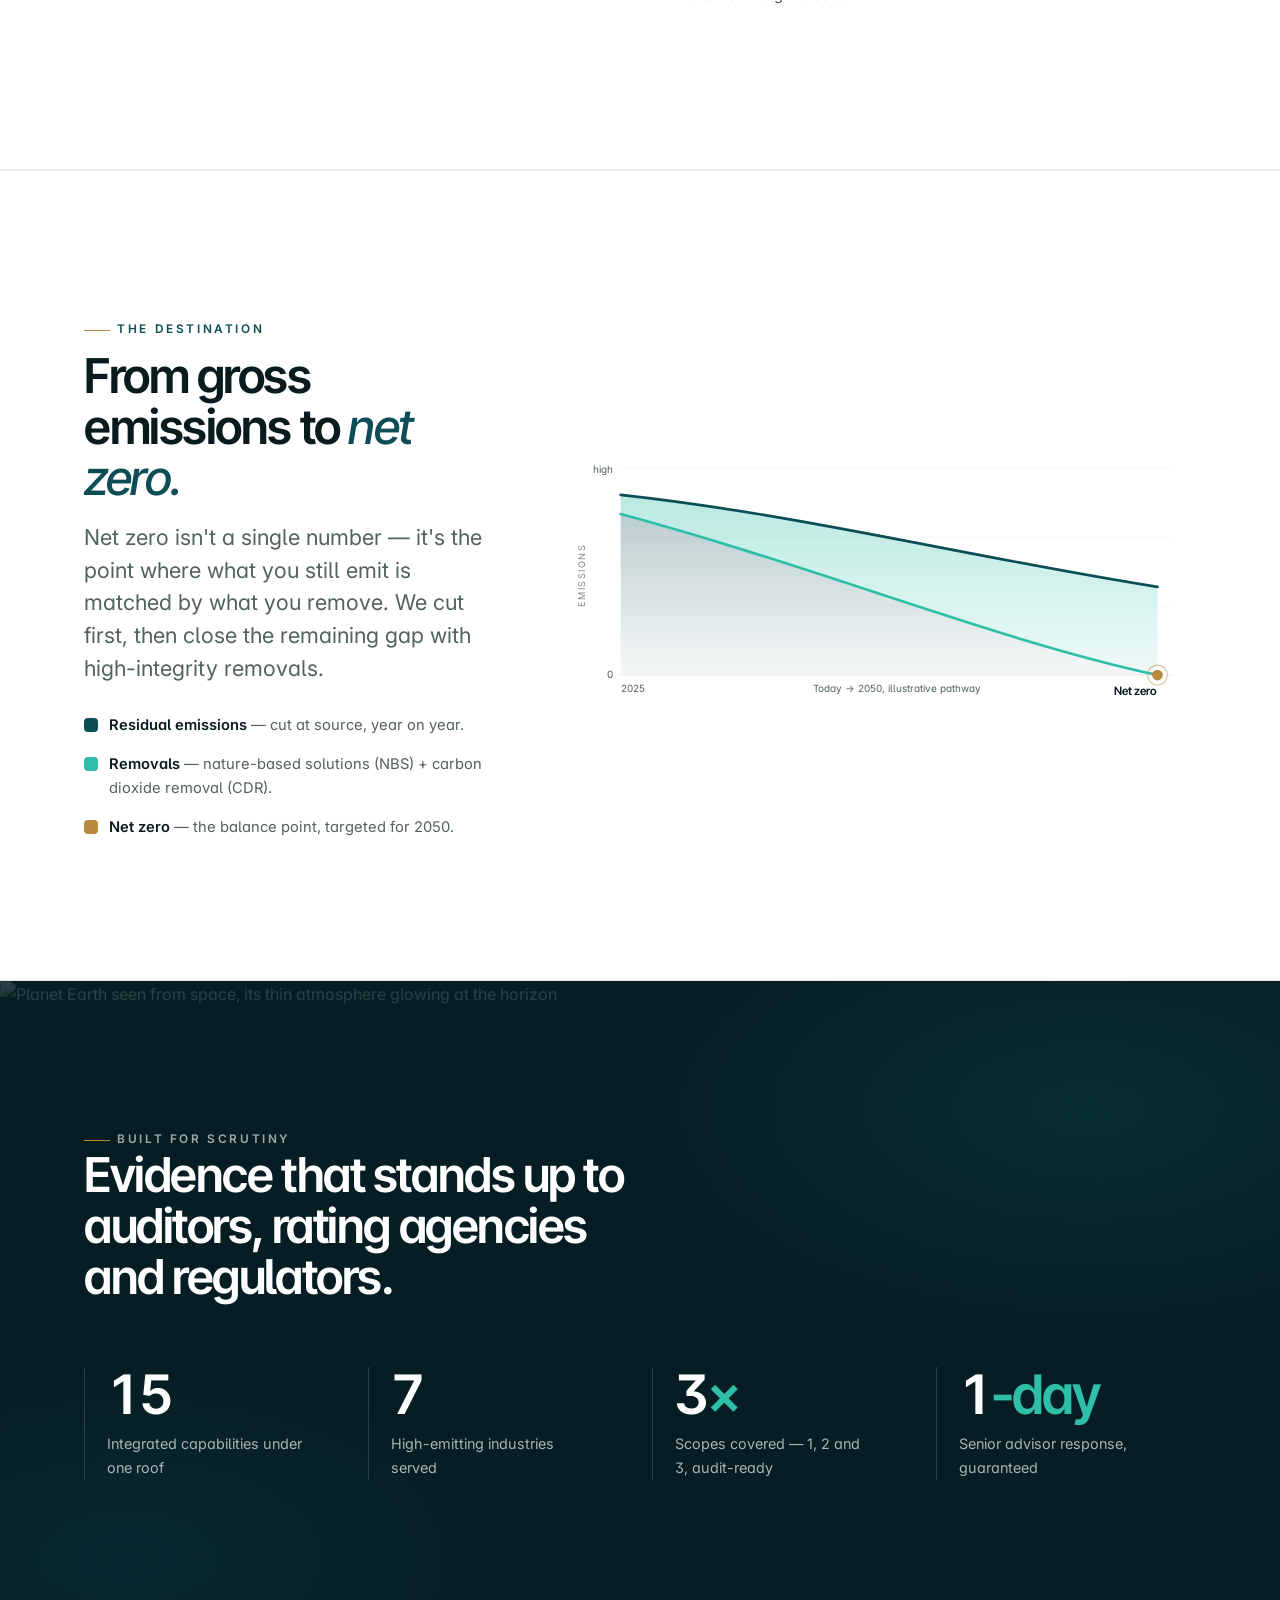
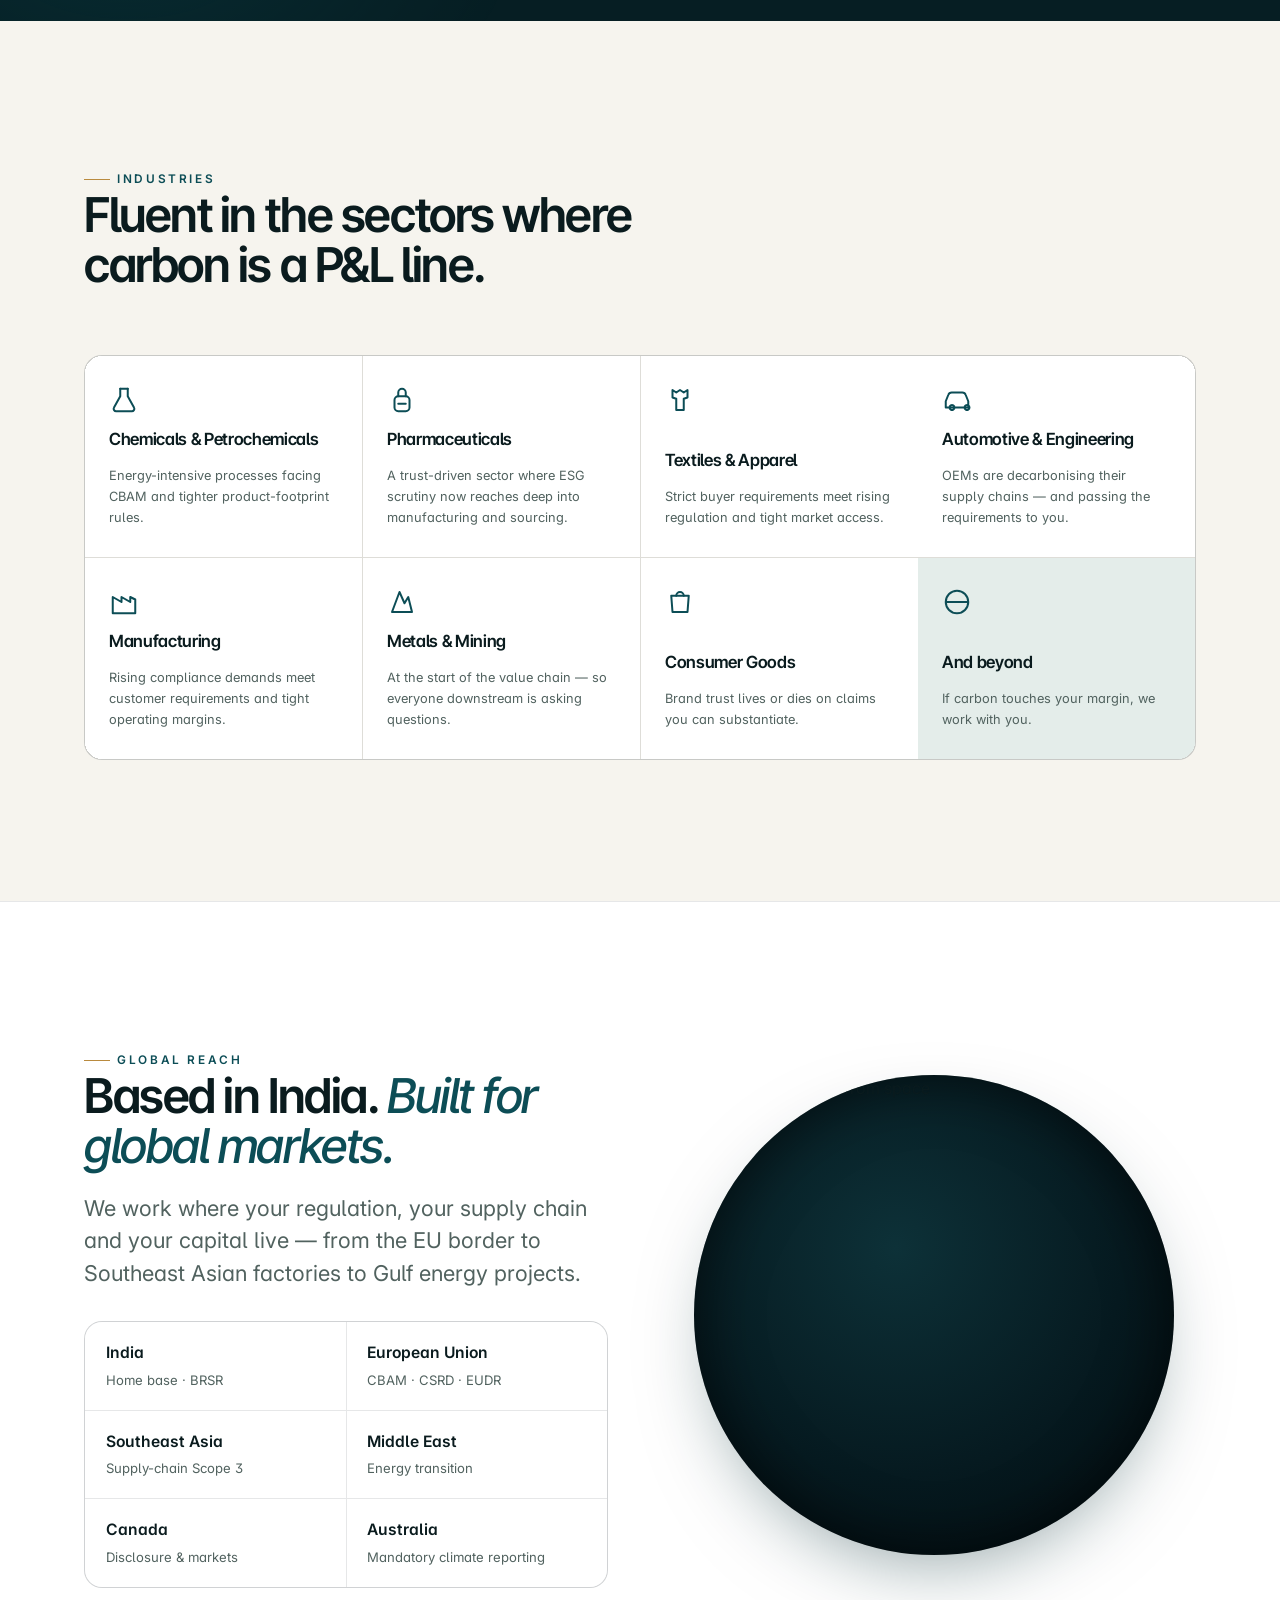
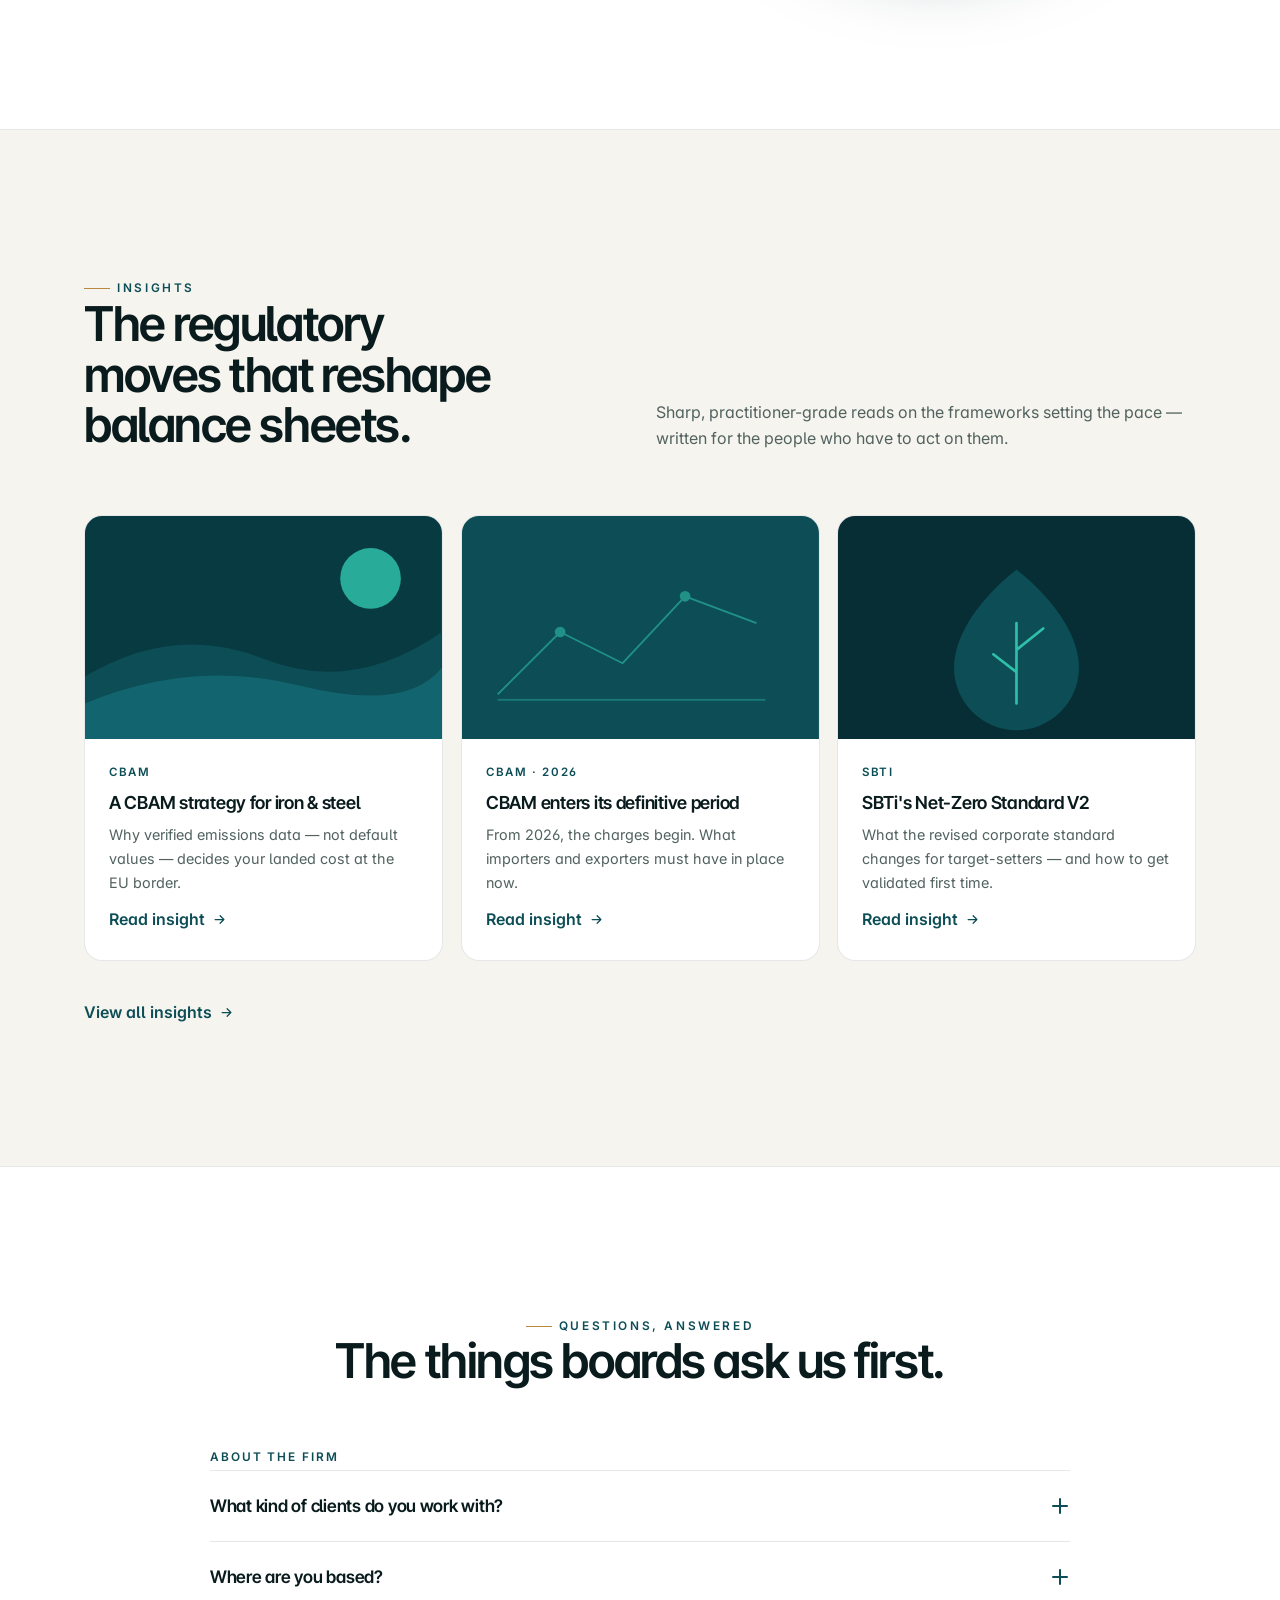
==== commit dfc91736: "Climate Timeline scrollytelling (1850 -> Net Zero 2050) Home reimagined as a pinned scroll journey t" ====
--- a/index.html
+++ b/index.html
@@ -107,37 +107,38 @@
   </div>
 </div>
 
-<!-- ================= WARMING STRIPES ================= -->
-<section class="stripes" aria-label="Global mean temperature by year, cool to warm">
-  <div class="stripes__label">
-    <div class="wrap">
-      <p>The warmest years on record are the recent ones.</p>
-      <div class="stripes__ends">
-        <b>1850 ·&nbsp; cooler</b>
-        <b>today ·&nbsp; +1.5°C</b>
-      </div>
-    </div>
-  </div>
-</section>
-
-<!-- ================= CINEMATIC MOMENT ================= -->
-<section class="cinema" aria-label="What is at stake">
-  <video class="cinema__video" autoplay muted loop playsinline preload="metadata"
-    poster="https://images.unsplash.com/photo-1760693980762-fac4f7558dc6?fm=jpg&q=55&w=1280&auto=format&fit=crop">
-    <source src="https://videos.pexels.com/video-files/17929372/17929372-uhd_2560_1440_30fps.mp4" type="video/mp4">
-  </video>
-  <div class="cinema__scrim"></div>
-  <div class="wrap">
-    <div class="cinema__inner reveal">
-      <p class="eyebrow eyebrow--light">The stakes</p>
-      <h2>A living system — and a <span class="accent-word">closing window.</span></h2>
-      <p>The world is on course to pass 1.5°C. Keeping the planet liveable now depends on cutting emissions deeply and removing carbon credibly — at the same time. That is the work.</p>
-    </div>
-  </div>
-  <span class="cinema__cue">Keep scrolling
-    <svg viewBox="0 0 24 24" width="14" height="14" fill="none" aria-hidden="true"><path d="M12 5v14M6 13l6 6 6-6" stroke="currentColor" stroke-width="2" stroke-linecap="round" stroke-linejoin="round"/></svg>
-  </span>
-  <span class="cinema__source">Aerial footage · Pexels</span>
+<!-- ================= CLIMATE TIMELINE (scrollytelling) ================= -->
+<section class="timeline" id="timeline" aria-label="From 1850 to net zero by 2050">
+  <div class="tl__stage">
+    <video class="tl__video" data-era="0" muted loop playsinline autoplay preload="metadata"
+      poster="https://images.unsplash.com/photo-1777047023536-8e47688b77f9?fm=jpg&q=55&w=1280&auto=format&fit=crop">
+      <source src="https://videos.pexels.com/video-files/8318417/8318417-uhd_2560_1440_25fps.mp4" type="video/mp4">
+    </video>
+    <video class="tl__video" data-era="1" muted loop playsinline autoplay preload="none"
+      poster="https://images.unsplash.com/photo-1612135773893-aa902ee2f6ea?fm=jpg&q=55&w=1280&auto=format&fit=crop">
+      <source src="https://videos.pexels.com/video-files/4733983/4733983-uhd_2560_1440_30fps.mp4" type="video/mp4">
+    </video>
+    <div class="tl__scrim"></div>
+
+    <div class="tl__hud">
+      <div class="wrap">
+        <p class="tl__eyebrow">The climate timeline</p>
+        <div class="tl__year" id="tl-year">1850</div>
+        <div class="tl__temp">+<span id="tl-temp">0.0</span>°C<small id="tl-note">pre-industrial baseline</small></div>
+      </div>
+    </div>
+
+    <div class="tl__scenes">
+      <div class="wrap">
+        <div class="tl-scene" data-s="0"><h2>For most of history, the line barely moved.</h2><p>A stable climate is the quiet foundation every economy was built on.</p></div>
+        <div class="tl-scene" data-s="1"><h2>Then it climbed — <span class="accent-word">fast.</span></h2><p>A century of emissions, compounding. The warming stripes turn from blue to red.</p></div>
+        <div class="tl-scene" data-s="2"><h2>2025: +1.5°C, and the ice is going.</h2><p>The cost of inaction stops being abstract — it lands on balance sheets, borders and supply chains.</p></div>
+        <div class="tl-scene" data-s="3"><h2>This is where it changes: a <span class="accent-word">funded path to net zero.</span></h2><p>Deep cuts, credible removals, renewable energy — sequenced so the plan actually gets financed. That is our work.</p></div>
+      </div>
+    </div>
+
+    <div class="tl__spine"><i id="tl-spine"></i><b id="tl-flag">1850</b></div>
+  </div>
 </section>
 
 <!-- ================= PHILOSOPHY ================= -->
--- a/assets/css/styles.css
+++ b/assets/css/styles.css
@@ -273,7 +273,7 @@
 
 /* Desktop: pinned scroll film */
 @media (min-width: 861px) {
-  .film { height: 420vh; }
+  .film { height: 340vh; }
   .film__stage { position: sticky; top: 0; height: 100vh; }
   .scene { display: flex; opacity: 0; transform: translateY(42px); pointer-events: none; will-change: opacity, transform; }
   .scene[data-scene="0"] { opacity: 1; transform: none; }
@@ -536,6 +536,45 @@
 .pills { display: flex; flex-wrap: wrap; gap: .6rem; }
 .pill { padding: .5em 1em; border-radius: 100px; background: var(--surface); border: 1px solid var(--line); font-size: .85rem; font-weight: 500; color: var(--slate); }
 .pill b { color: var(--teal); font-weight: 600; }
+
+/* ==========================================================================
+   Climate Timeline — pinned scrollytelling (1850 → Net Zero 2050)
+   ========================================================================== */
+.timeline { position: relative; background: #04141a; }
+.tl__stage { position: relative; height: 100svh; min-height: 600px; overflow: hidden; }
+.tl__video { position: absolute; inset: 0; width: 100%; height: 100%; object-fit: cover; z-index: 0; opacity: 0; will-change: opacity; }
+.tl__video[data-era="0"] { opacity: 1; }
+.tl__scrim { position: absolute; inset: 0; z-index: 1; background: linear-gradient(180deg, rgba(4,20,26,.5) 0%, rgba(4,16,20,.6) 55%, rgba(3,10,13,.85) 100%); }
+.tl__hud { position: absolute; inset: 0; z-index: 3; display: flex; flex-direction: column; justify-content: center; pointer-events: none; }
+.tl__eyebrow { color: var(--glow); font-size: .72rem; letter-spacing: .26em; text-transform: uppercase; font-weight: 600; margin-bottom: .4rem; }
+.tl__year { font-family: var(--font-display); font-weight: 600; color: #fff; font-size: clamp(4.5rem, 17vw, 14rem); line-height: .86; letter-spacing: -0.05em; font-variant-numeric: tabular-nums; }
+.tl__temp { font-family: var(--font-display); font-weight: 600; font-size: clamp(1.3rem, 3vw, 2.3rem); color: var(--glow); margin-top: .6rem; font-variant-numeric: tabular-nums; }
+.tl__temp small { color: rgba(255,255,255,.55); font-size: .55em; font-weight: 500; letter-spacing: .02em; margin-left: .5em; }
+.tl__scenes { position: absolute; left: 0; right: 0; bottom: 12%; z-index: 3; pointer-events: none; }
+.tl-scene { position: absolute; left: 0; right: 0; opacity: 0; will-change: opacity, transform; }
+.tl-scene h2 { color: #fff; font-family: var(--font-display); font-weight: 600; font-size: clamp(1.5rem, 3.2vw, 2.5rem); letter-spacing: -0.02em; max-width: 22ch; line-height: 1.1; }
+.tl-scene p { color: rgba(255,255,255,.78); font-size: clamp(1rem, 1.4vw, 1.2rem); margin-top: .8rem; max-width: 46ch; }
+.tl__spine { position: absolute; left: 0; right: 0; bottom: 0; height: 12px; z-index: 4; background: rgba(255,255,255,.08); }
+.tl__spine i { display: block; height: 100%; width: 0;
+  background: linear-gradient(90deg, #072a30 0%, #0C4D56 16%, #14707c 30%, #2FBFA8 44%, #cdbd8a 58%, #C9A24B 70%, #c47a3f 82%, #b6402f 94%, #9c2f26 100%);
+  background-size: 100vw 100%; }
+.tl__spine b { position: absolute; top: -22px; transform: translateX(-50%); left: 0; font-size: .66rem; letter-spacing: .1em; color: #fff; font-weight: 600; white-space: nowrap; background: rgba(4,20,26,.7); padding: 2px 7px; border-radius: 4px; }
+
+/* Mobile / no-JS: static single-frame timeline */
+.tl-scene { display: none; }
+.tl-scene[data-s="0"] { display: block; position: static; opacity: 1; }
+.tl__spine b { display: none; }
+@media (min-width: 861px) {
+  .timeline { height: 460vh; }
+  .tl__stage { position: sticky; top: 0; height: 100vh; }
+  .tl-scene { display: block; }
+  .tl__spine b { display: block; }
+}
+@media (prefers-reduced-motion: reduce) {
+  .timeline { height: auto !important; }
+  .tl__stage { position: relative !important; }
+  .tl-scene { position: static; opacity: 0; } .tl-scene[data-s="0"] { opacity: 1; }
+}
 
 /* ==========================================================================
    Warming stripes — global temperature signal (immersive band)
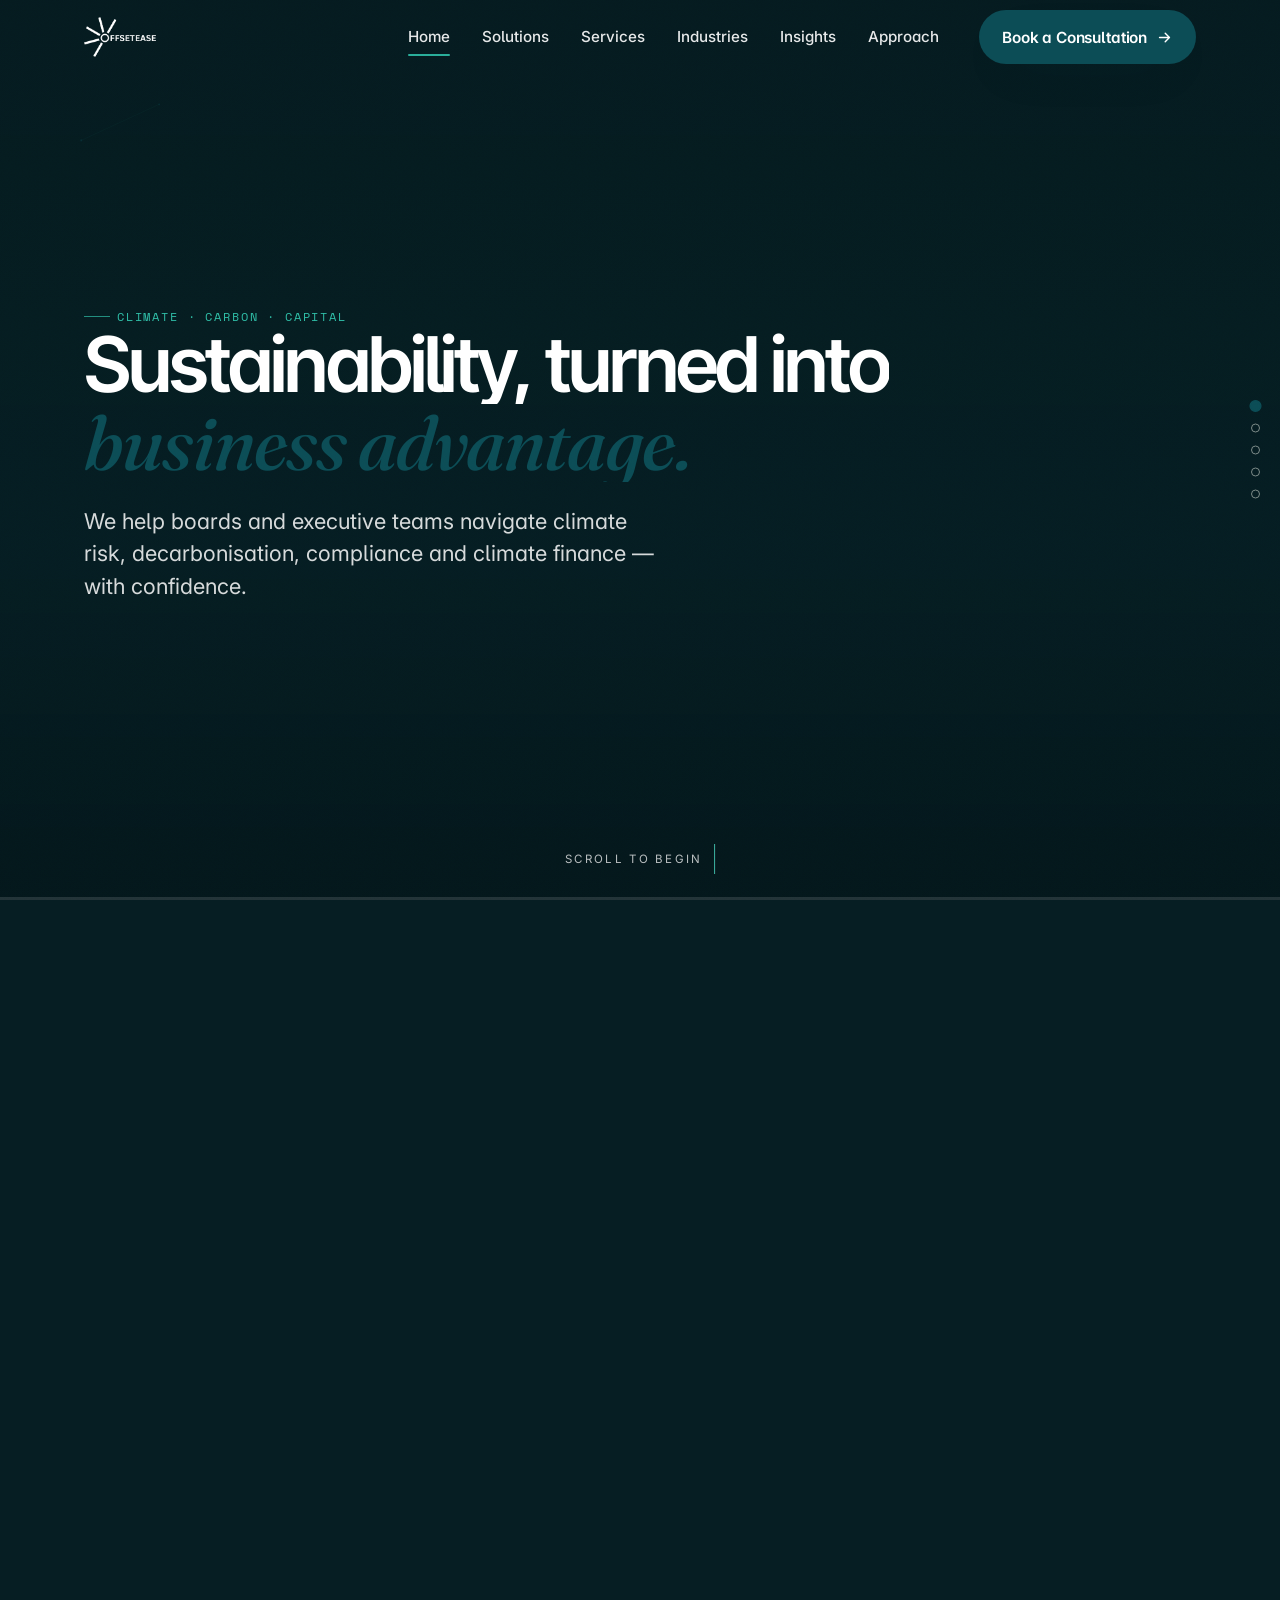
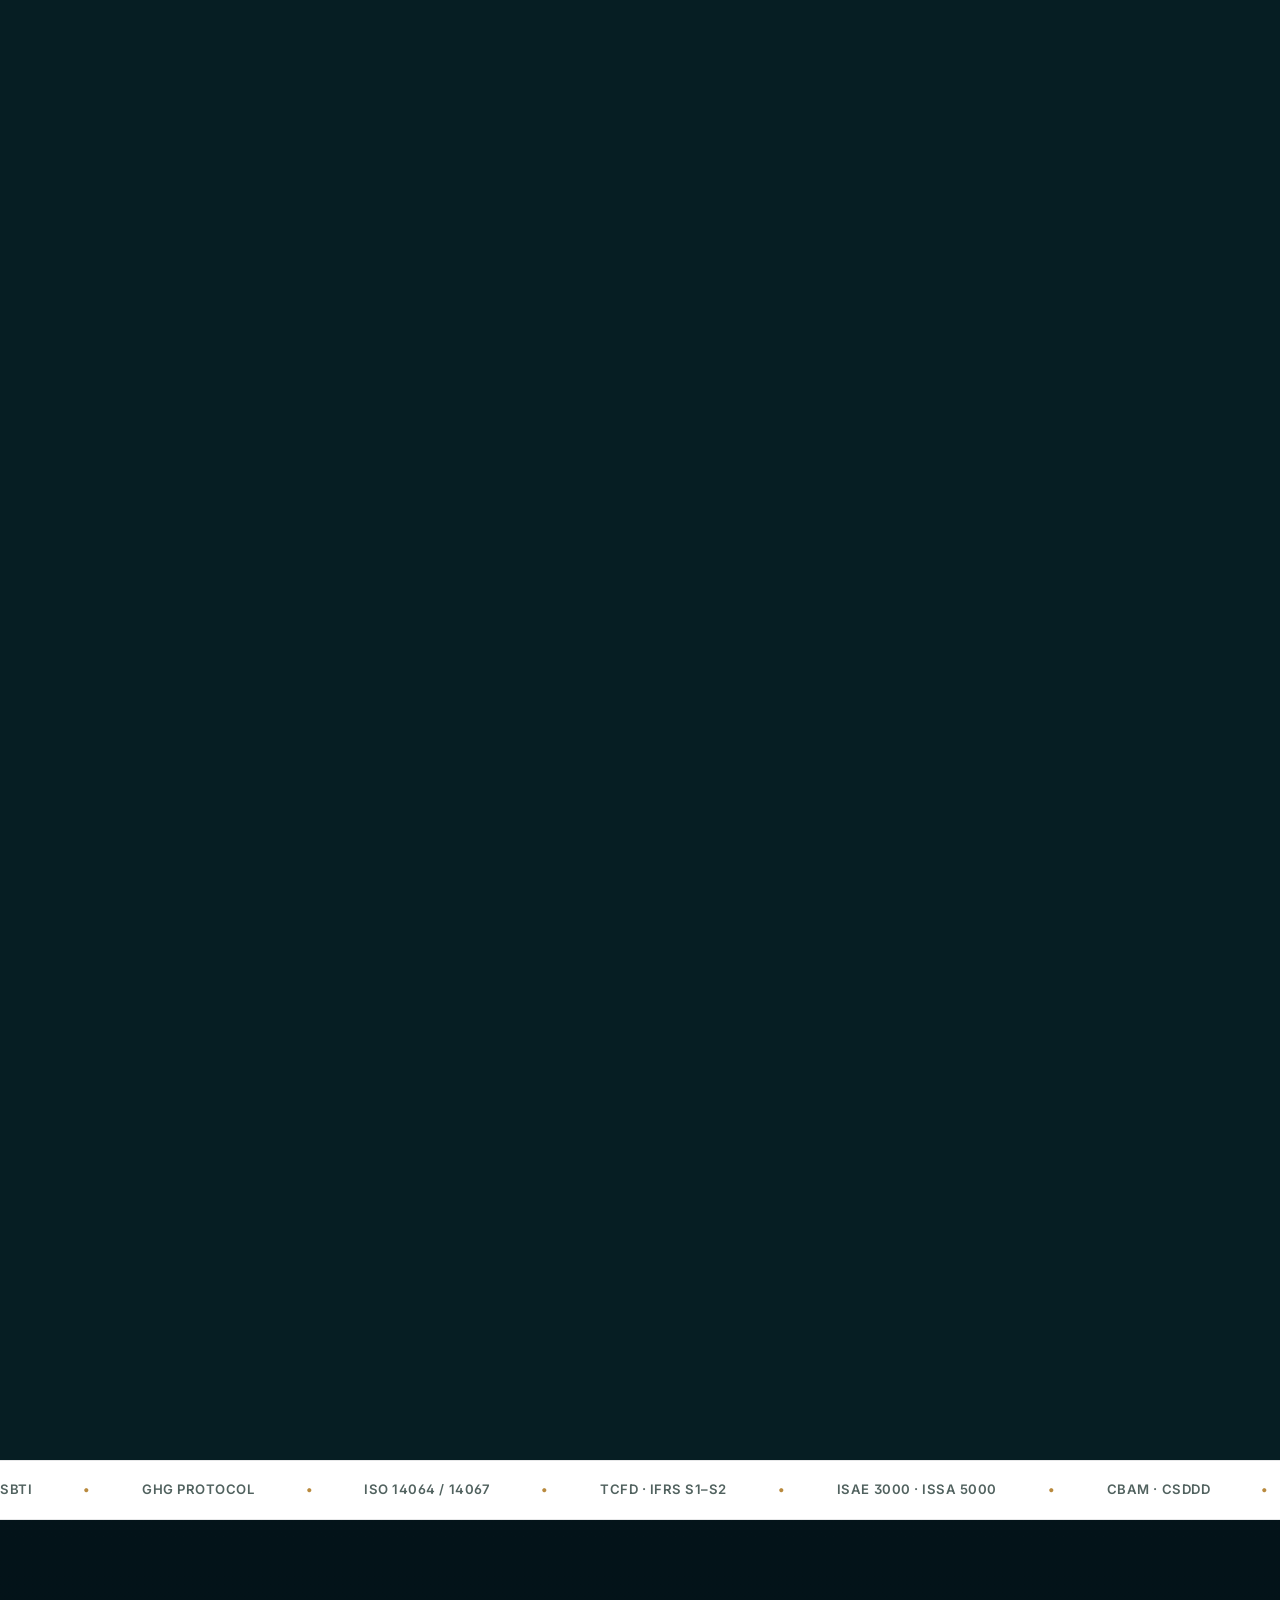
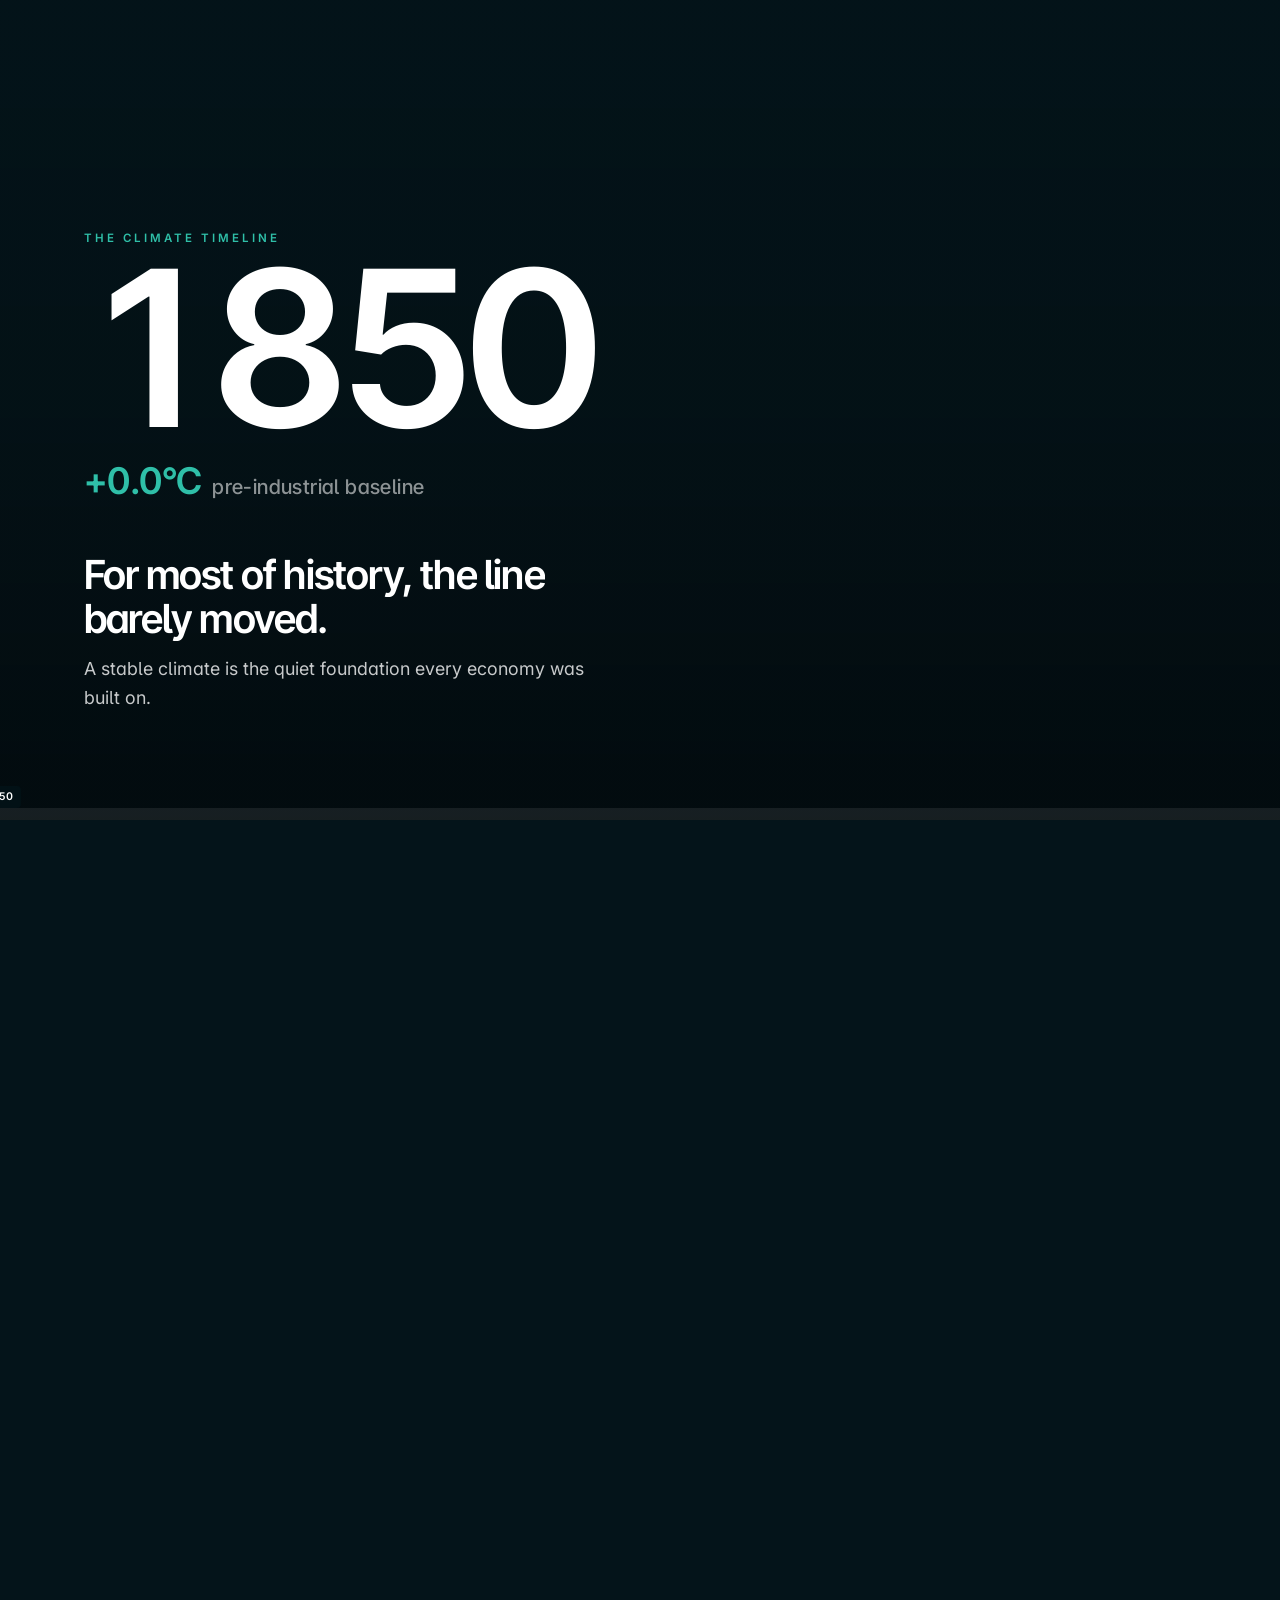
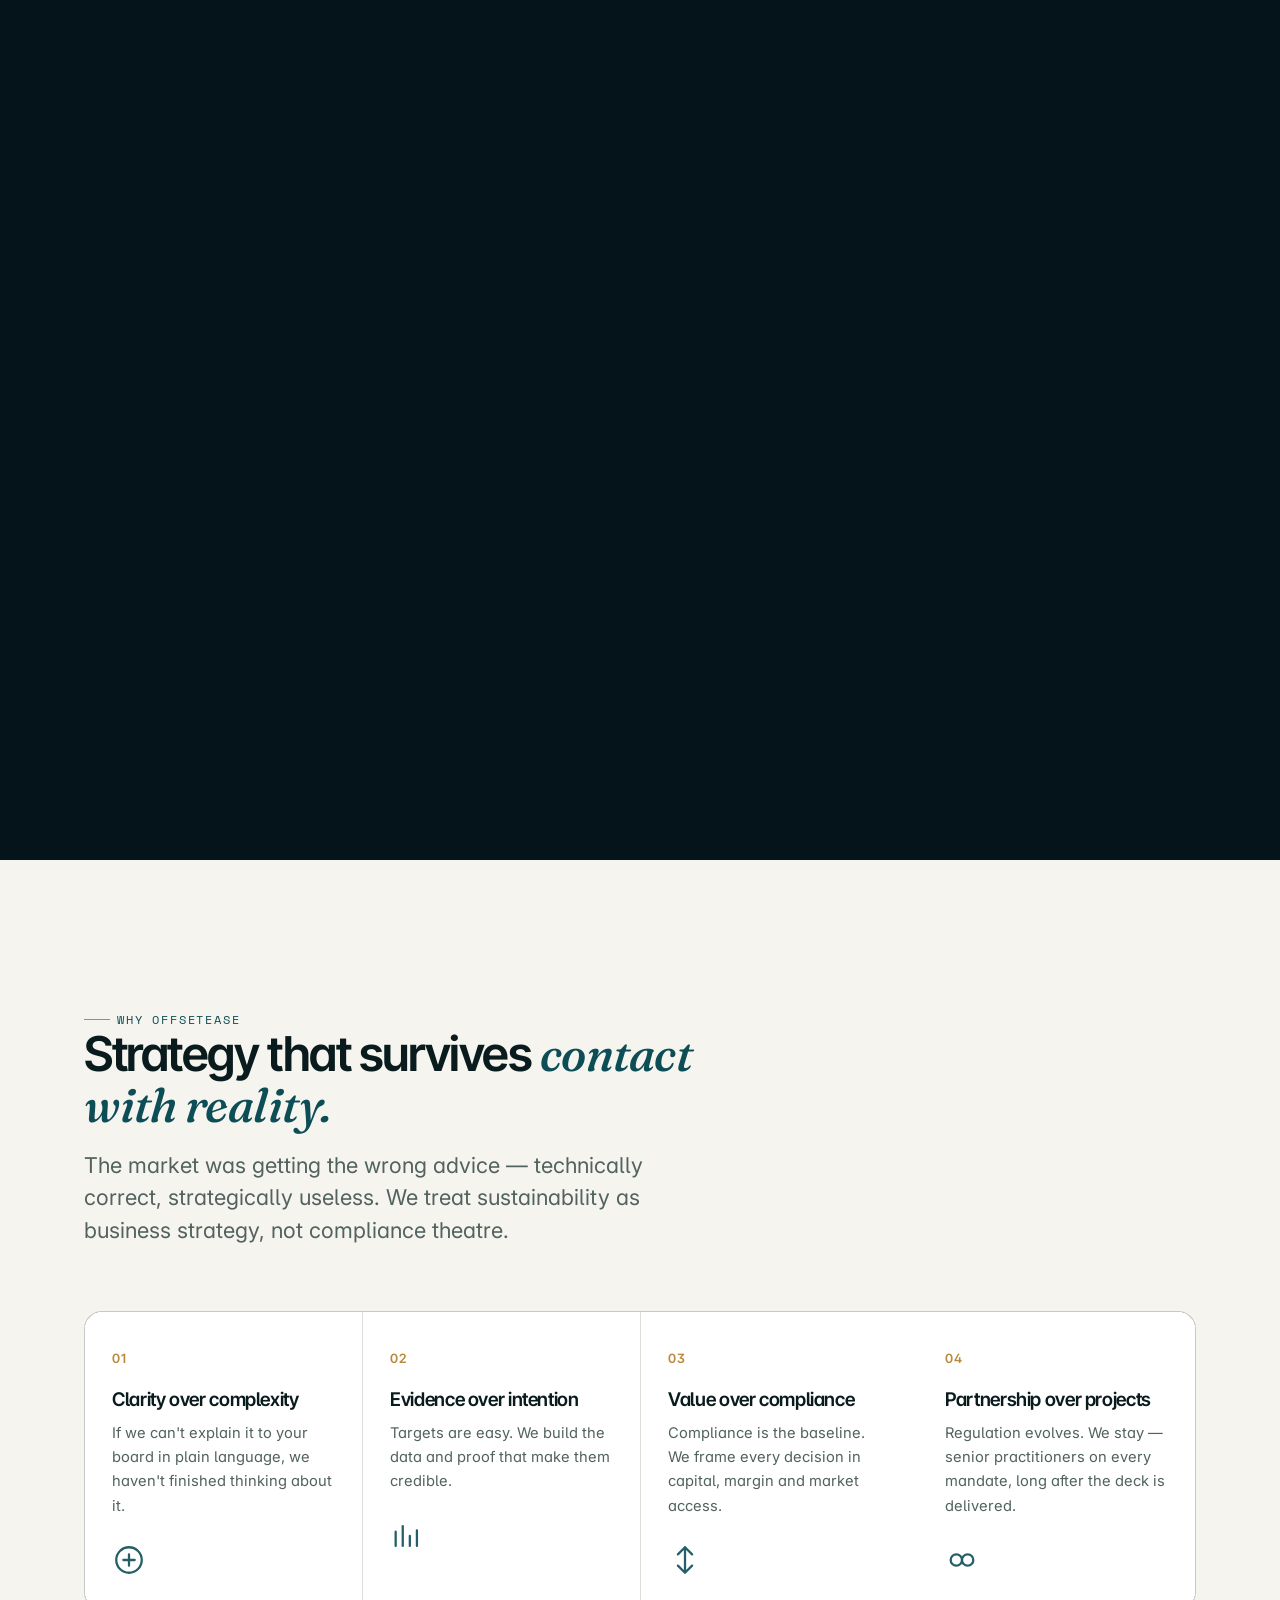
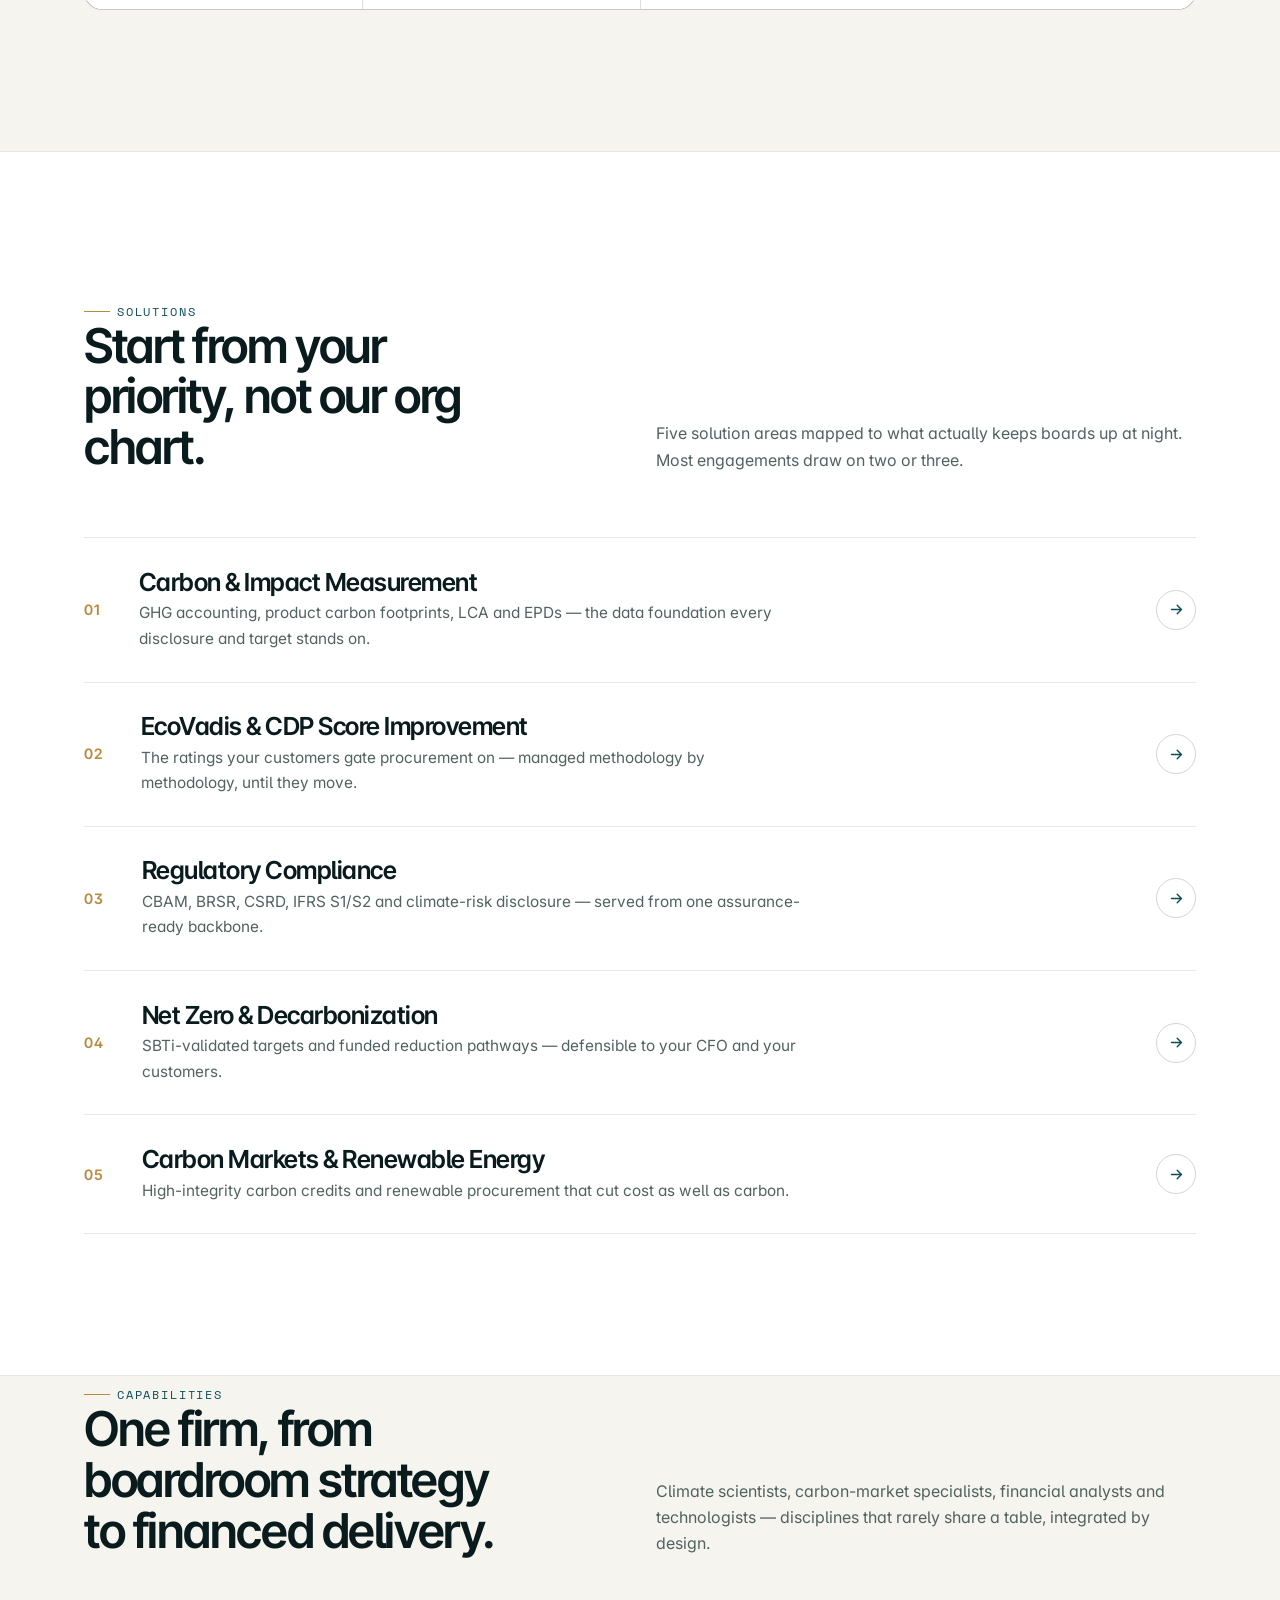
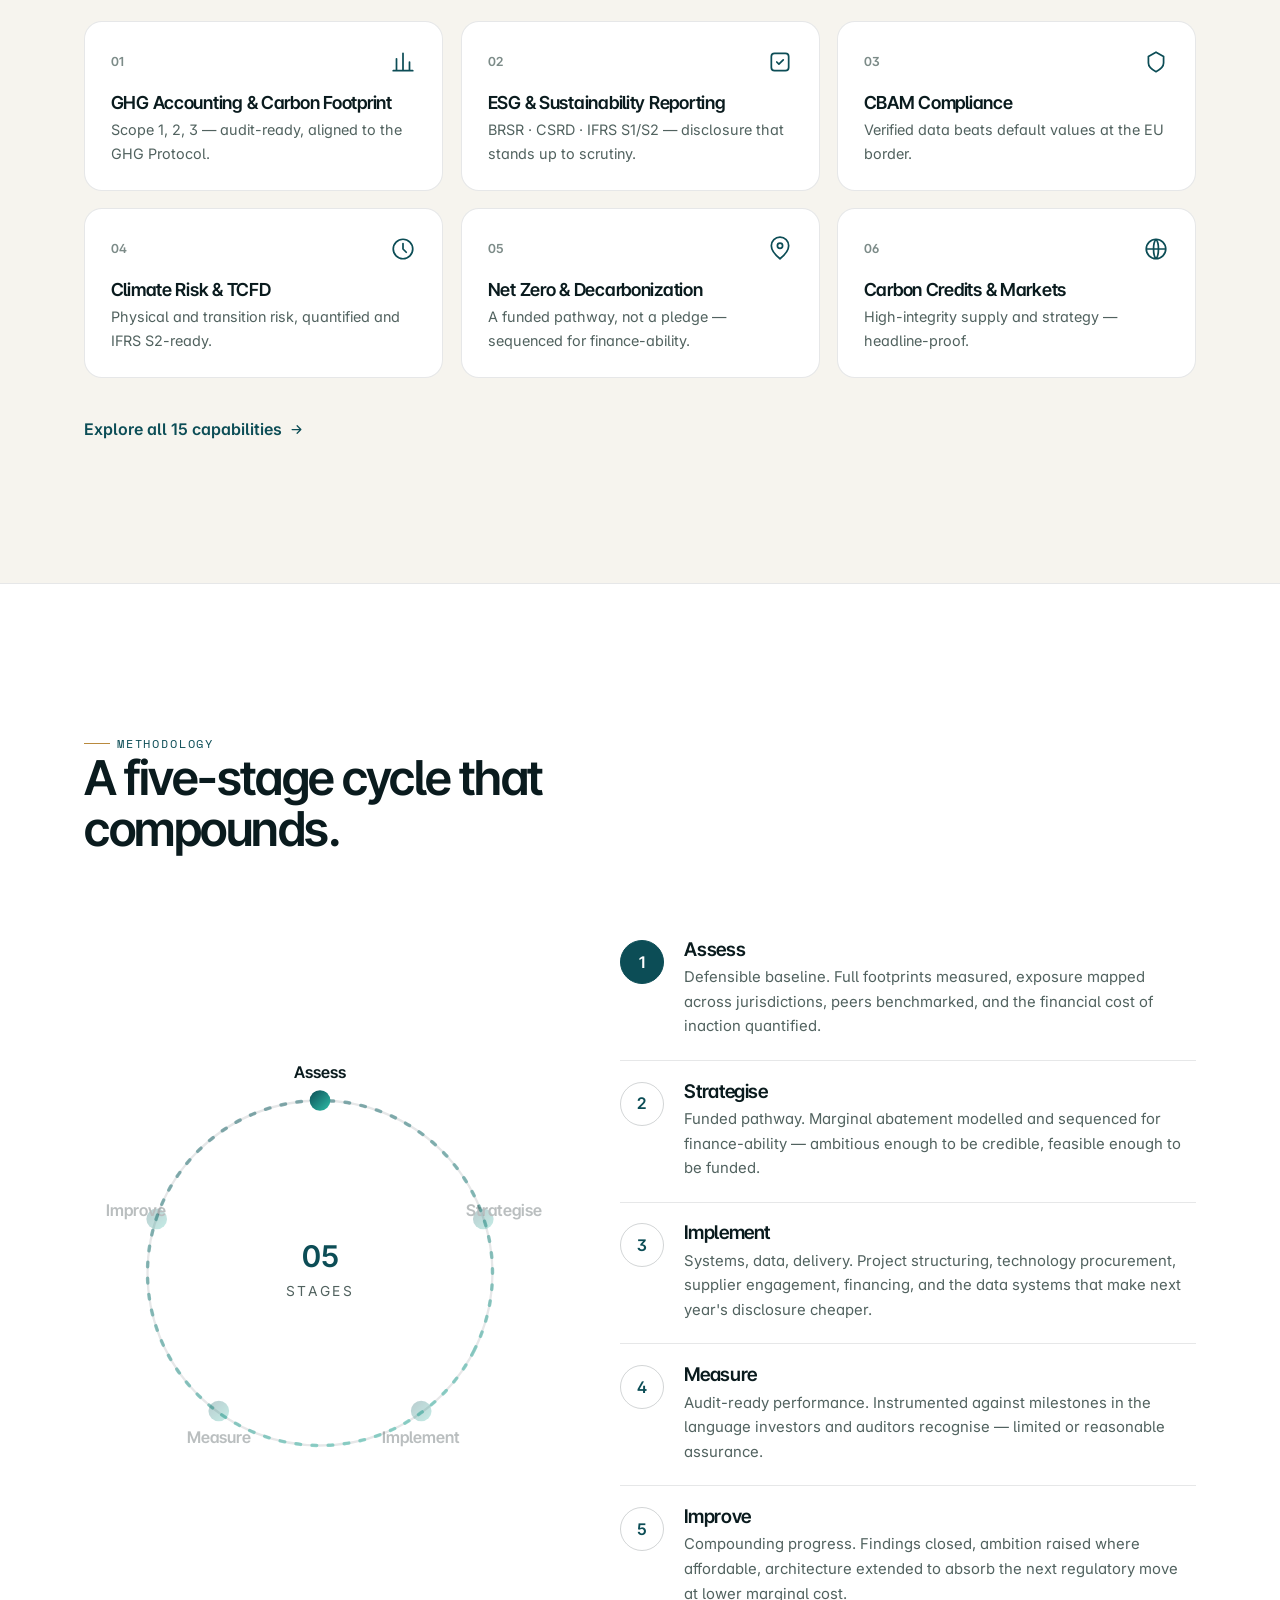
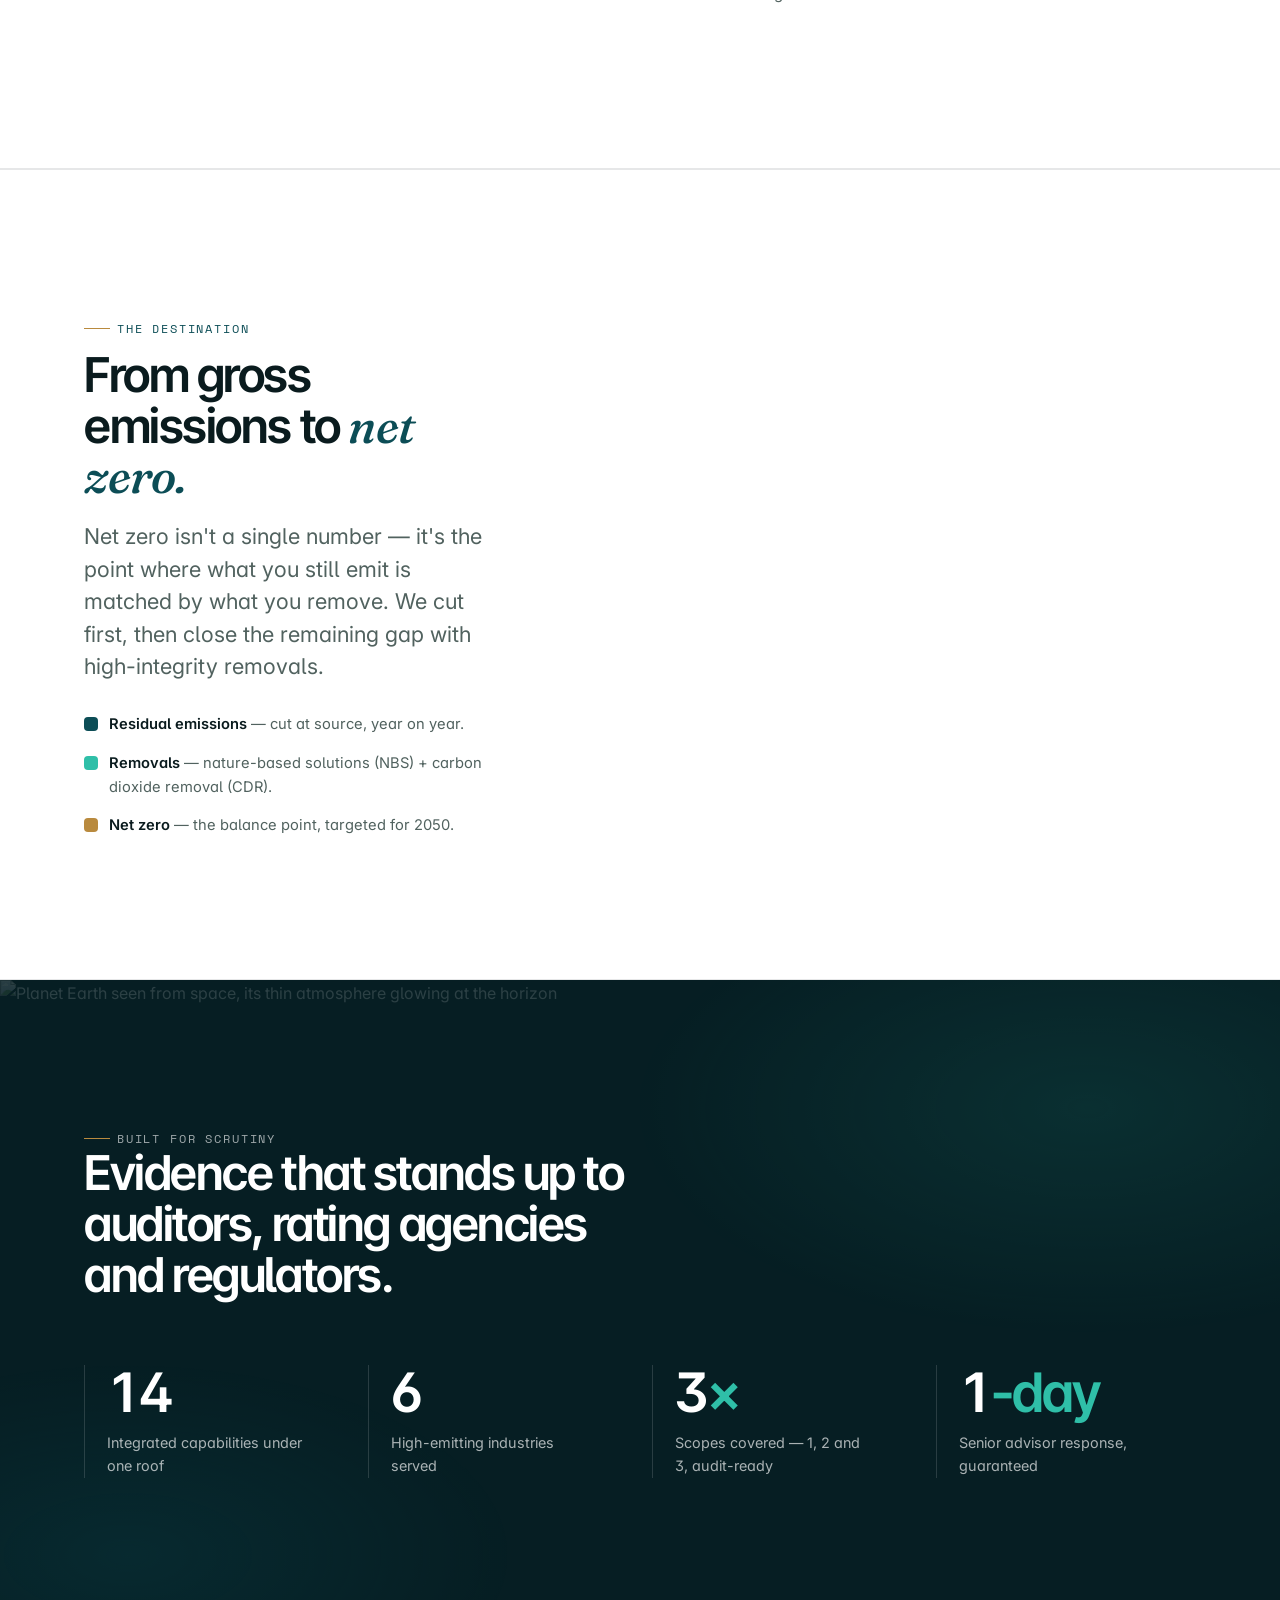
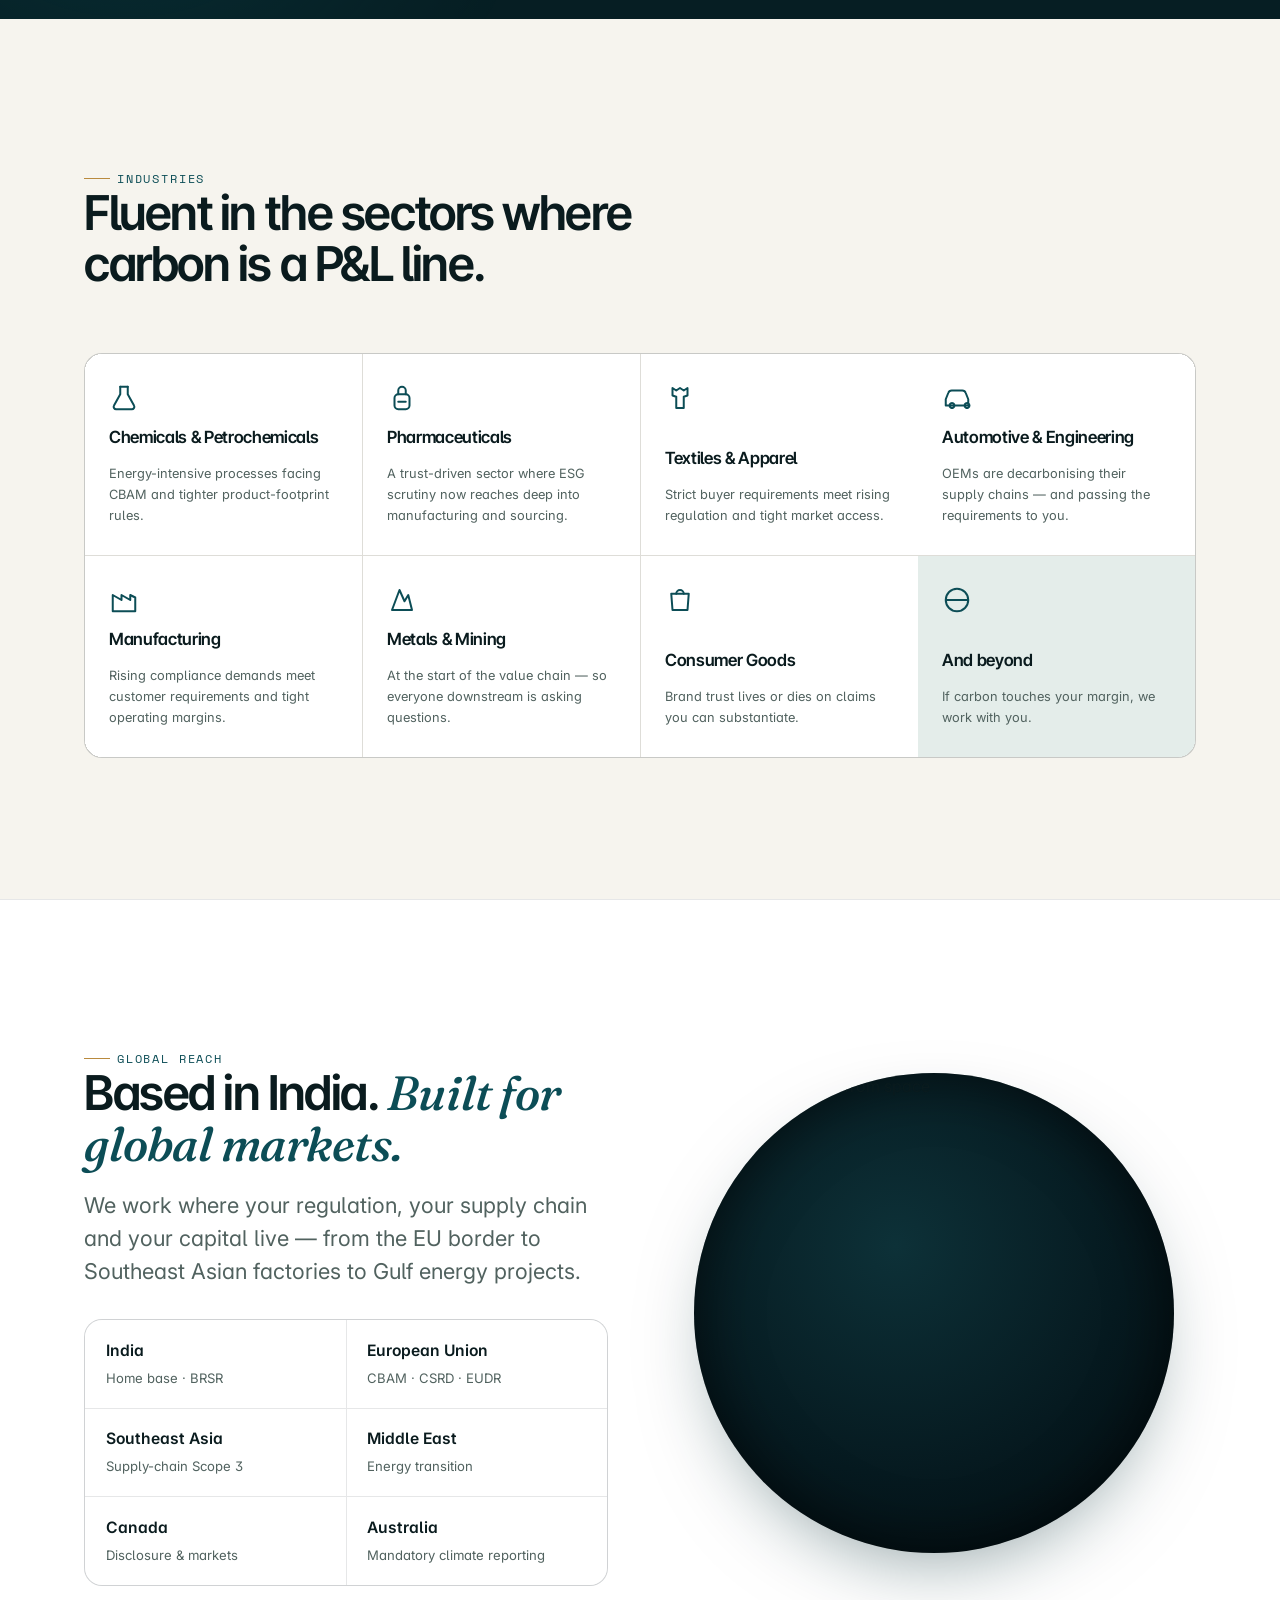
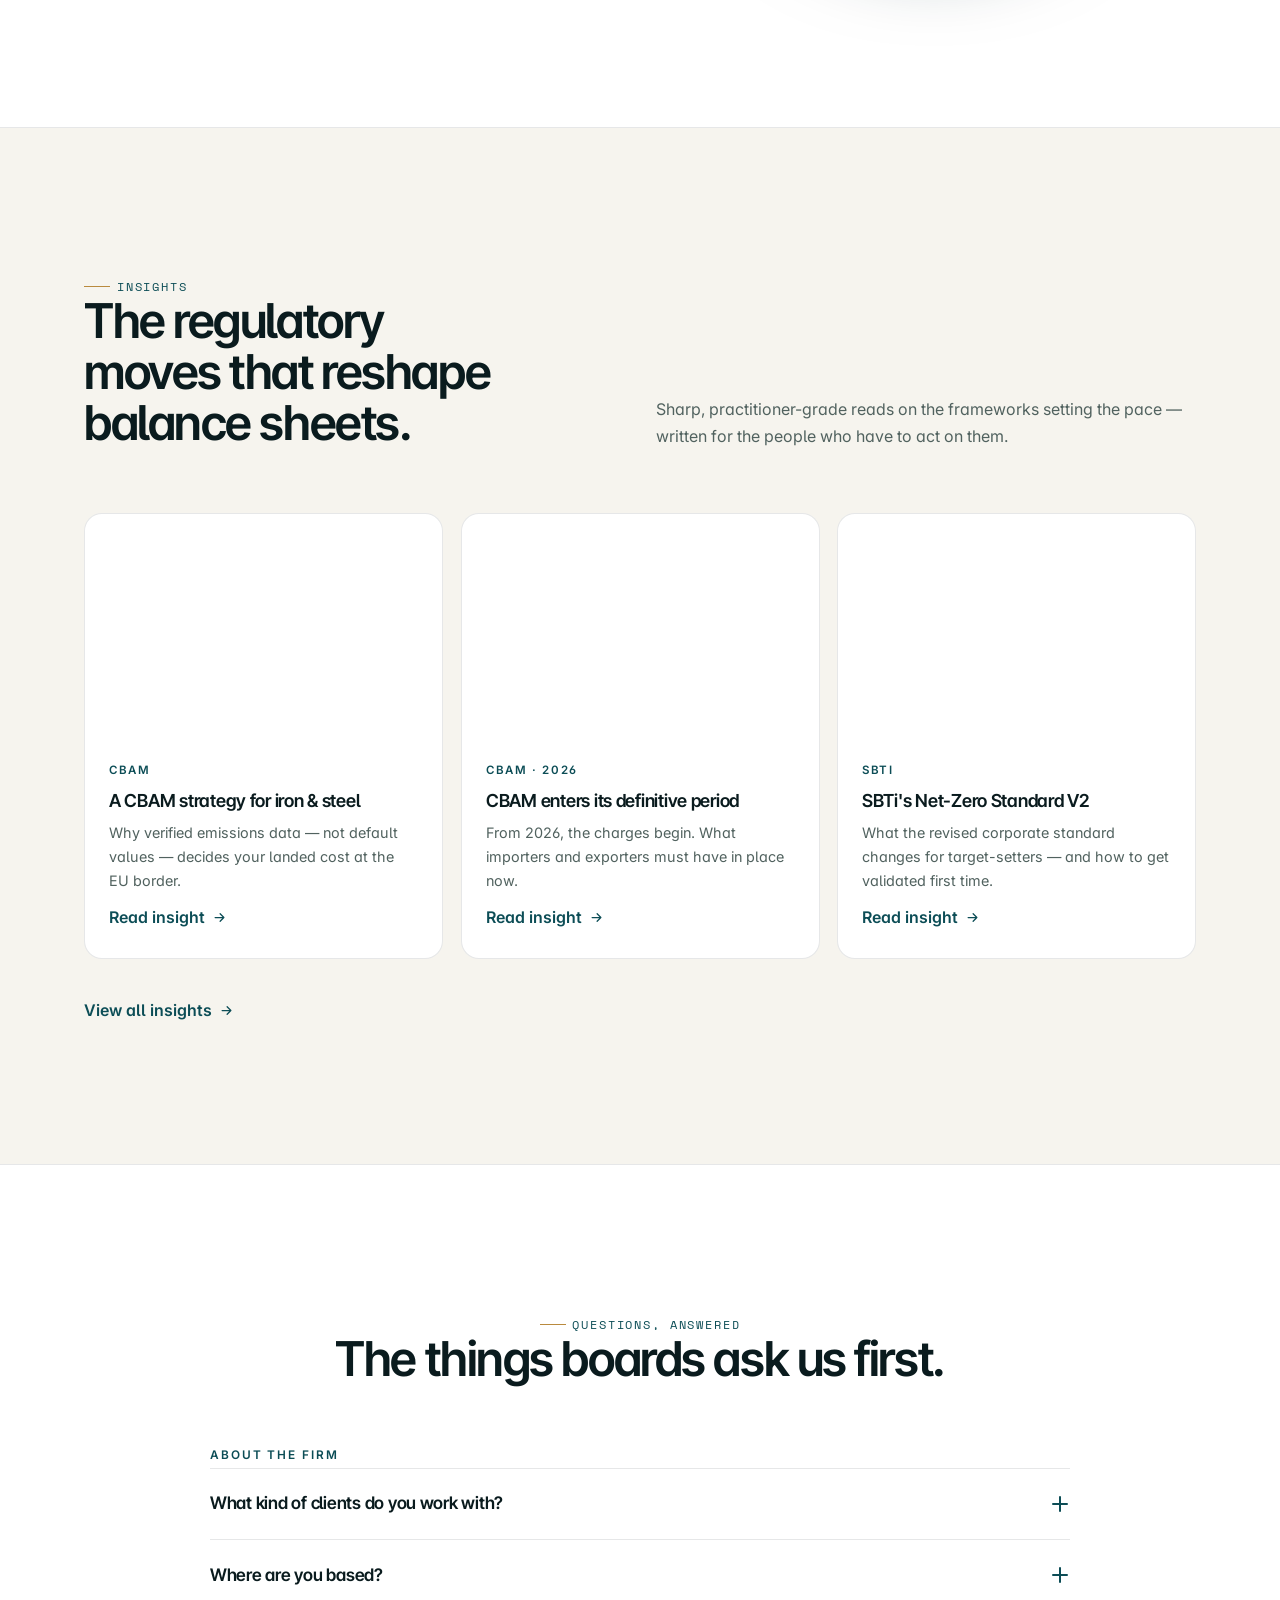
==== commit 255dd978: "Art-direction system + motion language (Editorial Kinetic x Organic Film x Aurora) Site-wide look & " ====
--- a/index.html
+++ b/index.html
@@ -16,7 +16,7 @@
 <link rel="preconnect" href="https://fonts.googleapis.com">
 <link rel="preconnect" href="https://images.unsplash.com" crossorigin>
 <link rel="preconnect" href="https://fonts.gstatic.com" crossorigin>
-<link href="https://fonts.googleapis.com/css2?family=Inter:wght@400;500;600;700&family=Inter+Tight:wght@500;600;700&display=swap" rel="stylesheet">
+<link href="https://fonts.googleapis.com/css2?family=Inter:wght@400;500;600;700&family=Inter+Tight:wght@500;600;700&family=Fraunces:ital,wght@1,400;1,500;1,600&family=Space+Mono:wght@400;700&display=swap" rel="stylesheet">
 <link rel="stylesheet" href="assets/css/styles.css">
 </head>
 <body>
--- a/assets/css/styles.css
+++ b/assets/css/styles.css
@@ -35,6 +35,10 @@
   /* Type */
   --font-sans: "Inter", -apple-system, BlinkMacSystemFont, "Segoe UI", Roboto, Helvetica, Arial, sans-serif;
   --font-display: "Inter Tight", var(--font-sans);
+  --font-serif: "Fraunces", Georgia, "Times New Roman", serif;
+  --font-mono: "Space Mono", ui-monospace, "SFMono-Regular", Menlo, monospace;
+  /* scroll-driven "color world" (updated by JS: dawn → day → dusk) */
+  --world: 0;
 
   /* Rhythm */
   --maxw: 1240px;
@@ -73,6 +77,39 @@
 p { margin: 0; }
 ::selection { background: var(--teal); color: #fff; }
 
+/* Film grain (Organic Film) */
+body::after {
+  content: ""; position: fixed; inset: 0; z-index: 90; pointer-events: none; opacity: .05; mix-blend-mode: soft-light;
+  background-image: url("data:image/svg+xml,%3Csvg xmlns='http://www.w3.org/2000/svg' width='140' height='140'%3E%3Cfilter id='n'%3E%3CfeTurbulence type='fractalNoise' baseFrequency='0.85' numOctaves='2' stitchTiles='stitch'/%3E%3C/filter%3E%3Crect width='100%25' height='100%25' filter='url(%23n)'/%3E%3C/svg%3E");
+  background-size: 140px 140px;
+}
+/* Scroll-driven color world (subtle warm dusk wash as you descend) */
+body::before {
+  content: ""; position: fixed; inset: 0; z-index: 89; pointer-events: none;
+  background: linear-gradient(180deg, rgba(255,222,168,0) 0%, rgba(255,196,138,.10) 60%, rgba(201,120,63,.14) 100%);
+  opacity: calc(var(--world) * 0.7);
+}
+
+/* Kinetic split-text (Editorial Kinetic) */
+.kin .kln { display: block; overflow: hidden; }
+.kin .kw { display: inline-block; overflow: hidden; vertical-align: top; }
+.kin .kw > span { display: inline-block; transform: translateY(112%); transition: transform .9s var(--ease-out); transition-delay: var(--kd, 0ms); }
+.kin.in .kw > span { transform: none; }
+@media (prefers-reduced-motion: reduce) { .kin .kw > span { transform: none; } }
+
+/* Cinematic clip wipe on scroll */
+.wipe { clip-path: inset(0 0 100% 0); transition: clip-path 1.1s var(--ease-out); }
+.wipe.in { clip-path: inset(0 0 0 0); }
+@media (prefers-reduced-motion: reduce) { .wipe { clip-path: none; } }
+
+/* Chapter dots (continuous scroll-film) */
+.chapters { position: fixed; right: 20px; top: 50%; transform: translateY(-50%); z-index: 80; display: flex; flex-direction: column; gap: 13px; }
+.chapters a { position: relative; width: 9px; height: 9px; border-radius: 50%; border: 1.5px solid var(--slate-soft); transition: .4s var(--ease); }
+.chapters a::after { content: attr(data-label); position: absolute; right: 20px; top: 50%; transform: translateY(-50%) translateX(6px); opacity: 0; white-space: nowrap; font-family: var(--font-mono); font-size: .62rem; letter-spacing: .12em; text-transform: uppercase; color: var(--ink); background: var(--surface); padding: 3px 8px; border-radius: 5px; box-shadow: var(--shadow-sm); transition: .35s var(--ease); pointer-events: none; }
+.chapters a:hover::after { opacity: 1; transform: translateY(-50%) translateX(0); }
+.chapters a.active { background: var(--teal); border-color: var(--teal); transform: scale(1.35); }
+@media (max-width: 900px) { .chapters { display: none; } }
+
 /* ---- Layout helpers ----------------------------------------------------- */
 .wrap { width: 100%; max-width: var(--maxw); margin-inline: auto; padding-inline: var(--gutter); }
 .section { padding-block: clamp(72px, 11vw, 148px); position: relative; }
@@ -81,7 +118,7 @@
 
 .eyebrow {
   display: inline-flex; align-items: center; gap: .6em;
-  font-size: .74rem; font-weight: 600; letter-spacing: .22em; text-transform: uppercase;
+  font-family: var(--font-mono); font-size: .72rem; font-weight: 400; letter-spacing: .16em; text-transform: uppercase;
   color: var(--teal);
 }
 .eyebrow::before {
@@ -101,7 +138,7 @@
 .h3 { font-size: clamp(1.3rem, 2vw, 1.6rem); letter-spacing: -0.02em; }
 .lead { font-size: clamp(1.1rem, 1.7vw, 1.4rem); line-height: 1.5; color: var(--slate); font-weight: 400; }
 .muted { color: var(--slate); }
-.accent-word { font-style: italic; font-weight: 500; color: var(--teal); }
+.accent-word { font-family: var(--font-serif); font-style: italic; font-weight: 500; color: var(--teal); letter-spacing: -0.01em; }
 .on-dark .accent-word { color: var(--glow); }
 
 /* ---- Buttons (essential CTAs only) ------------------------------------- */
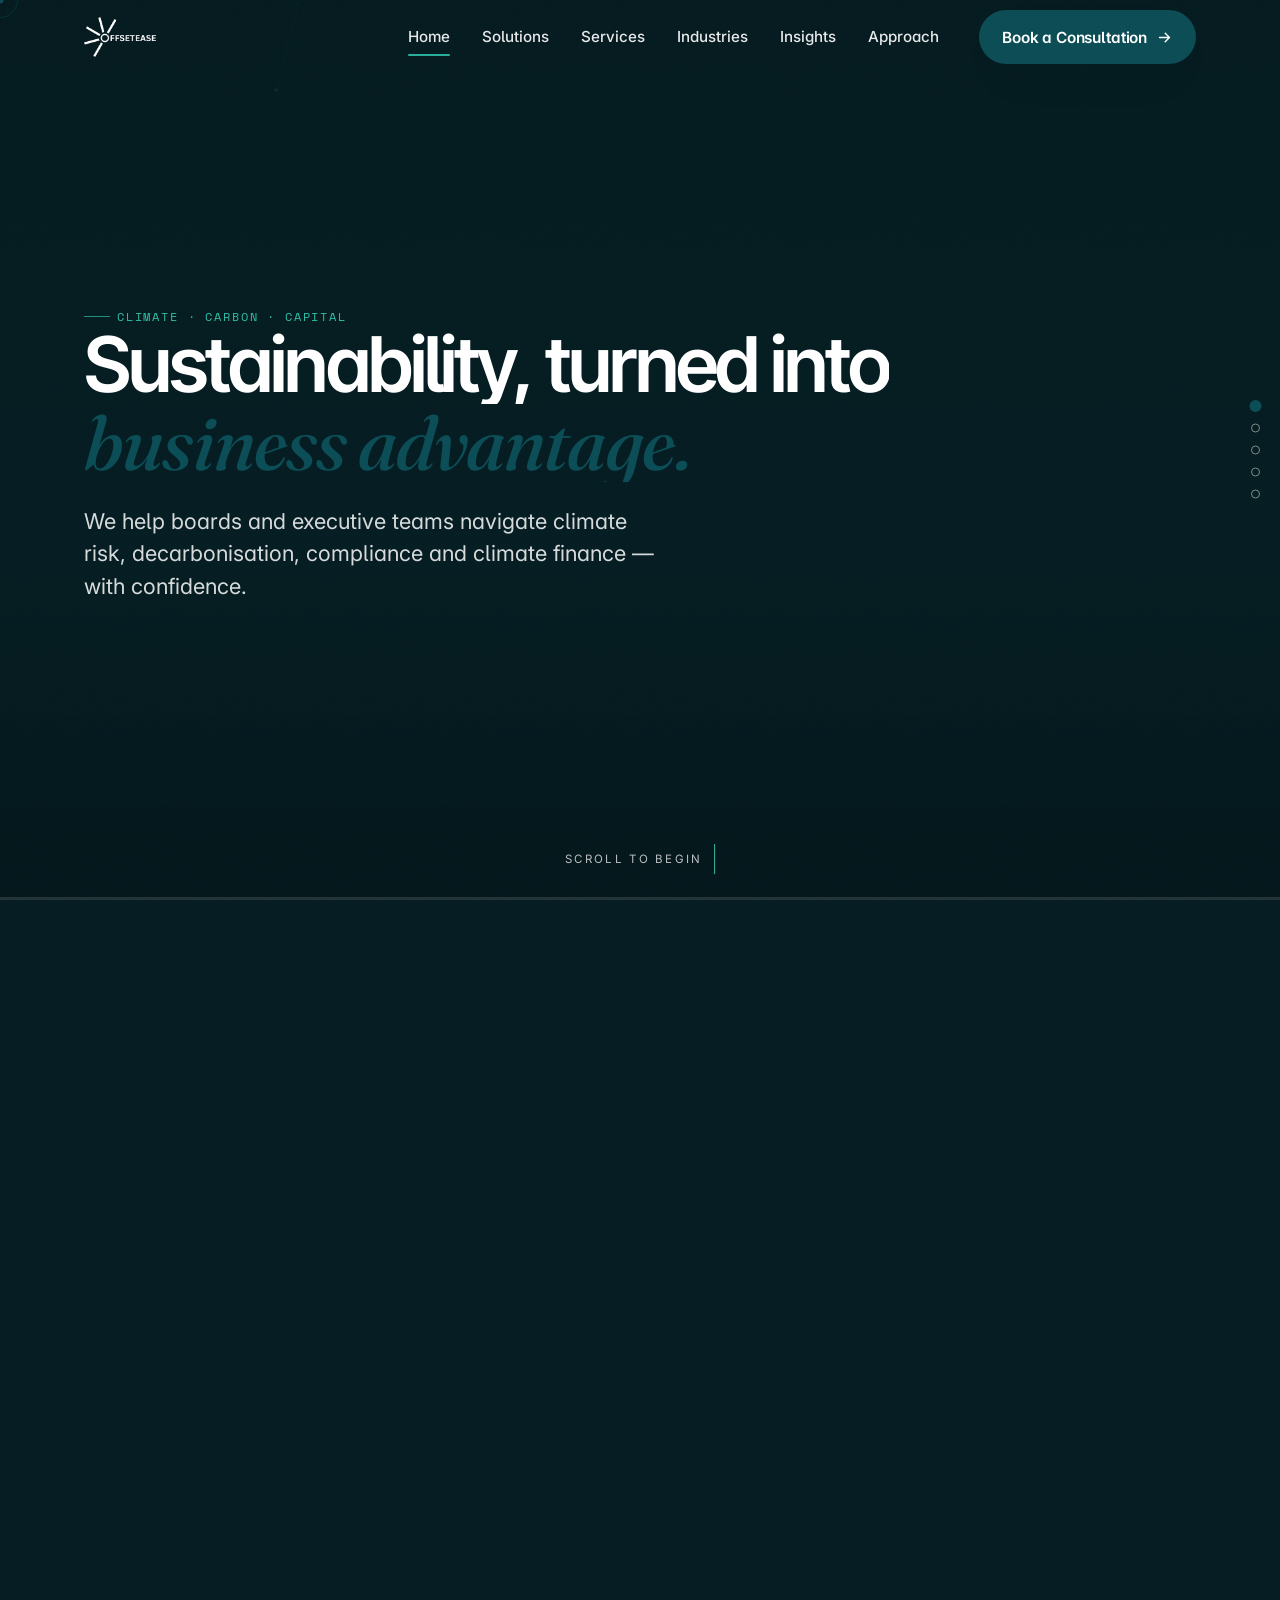
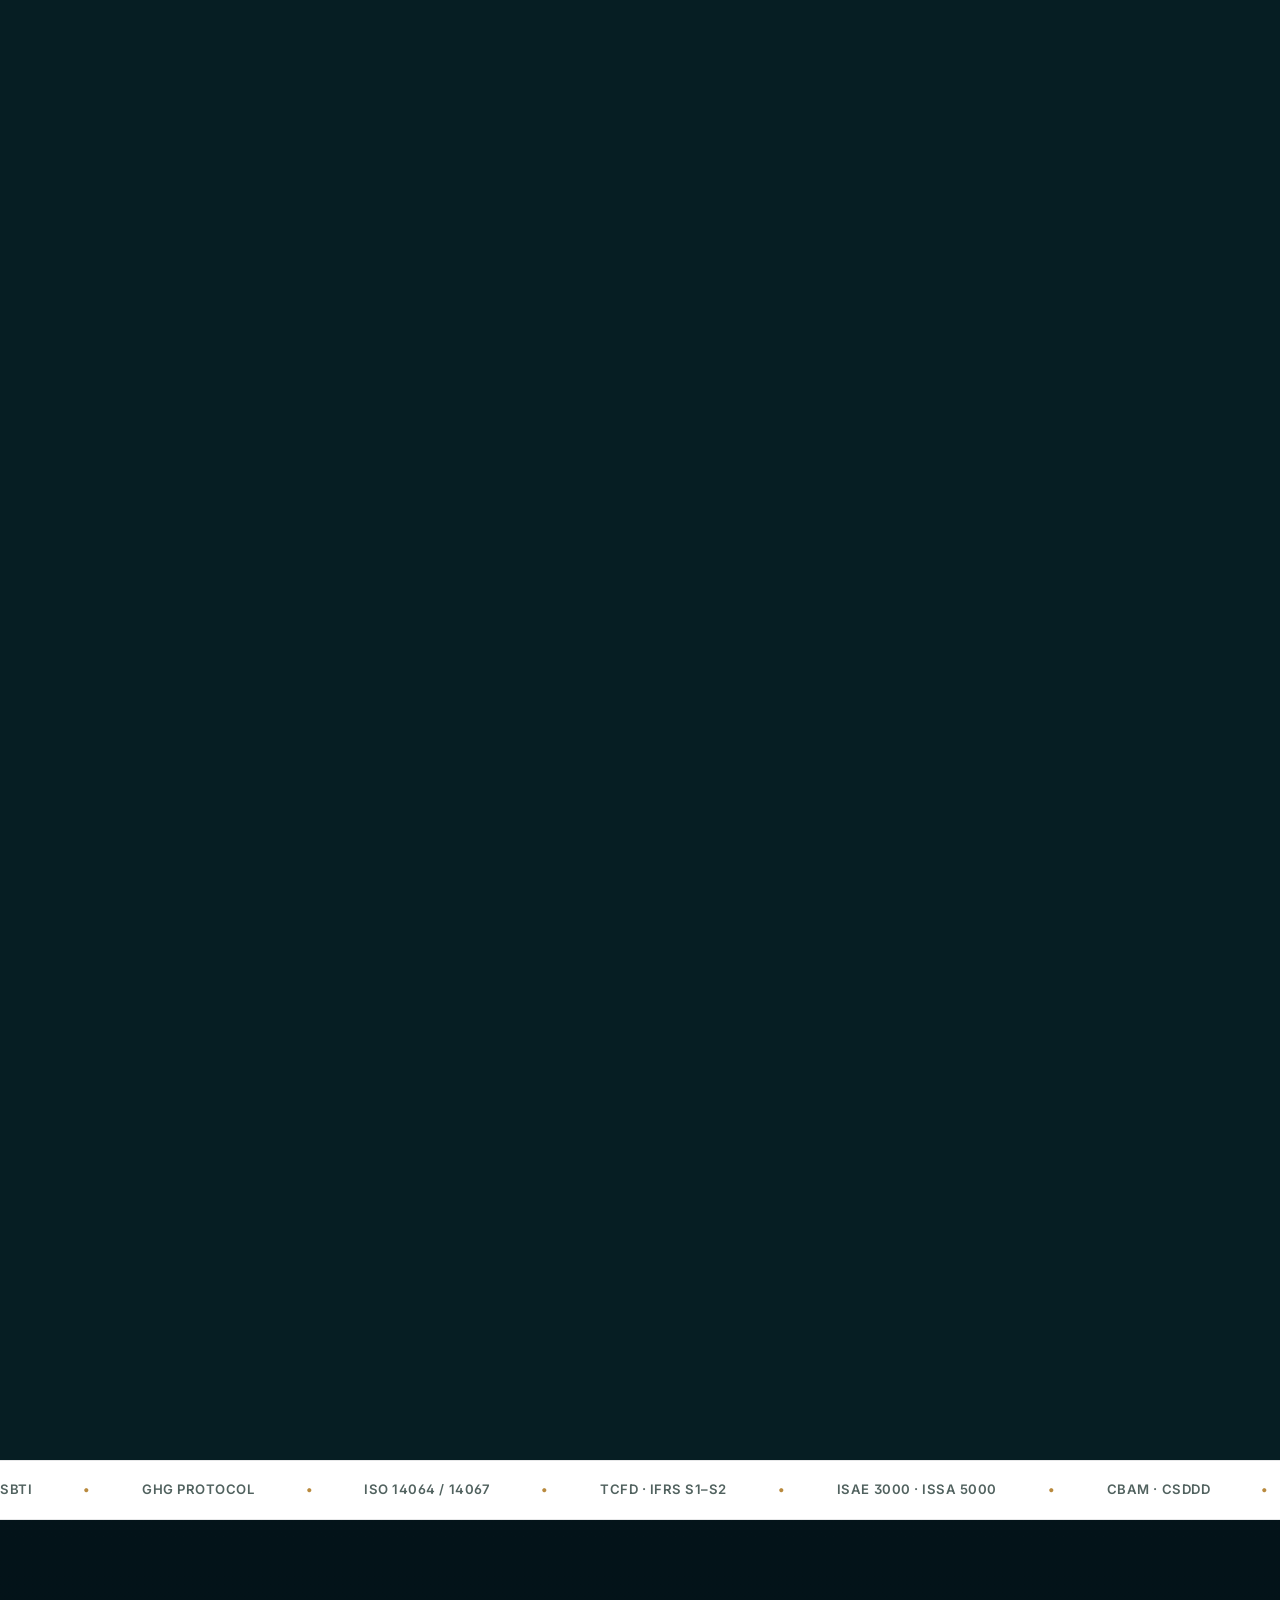
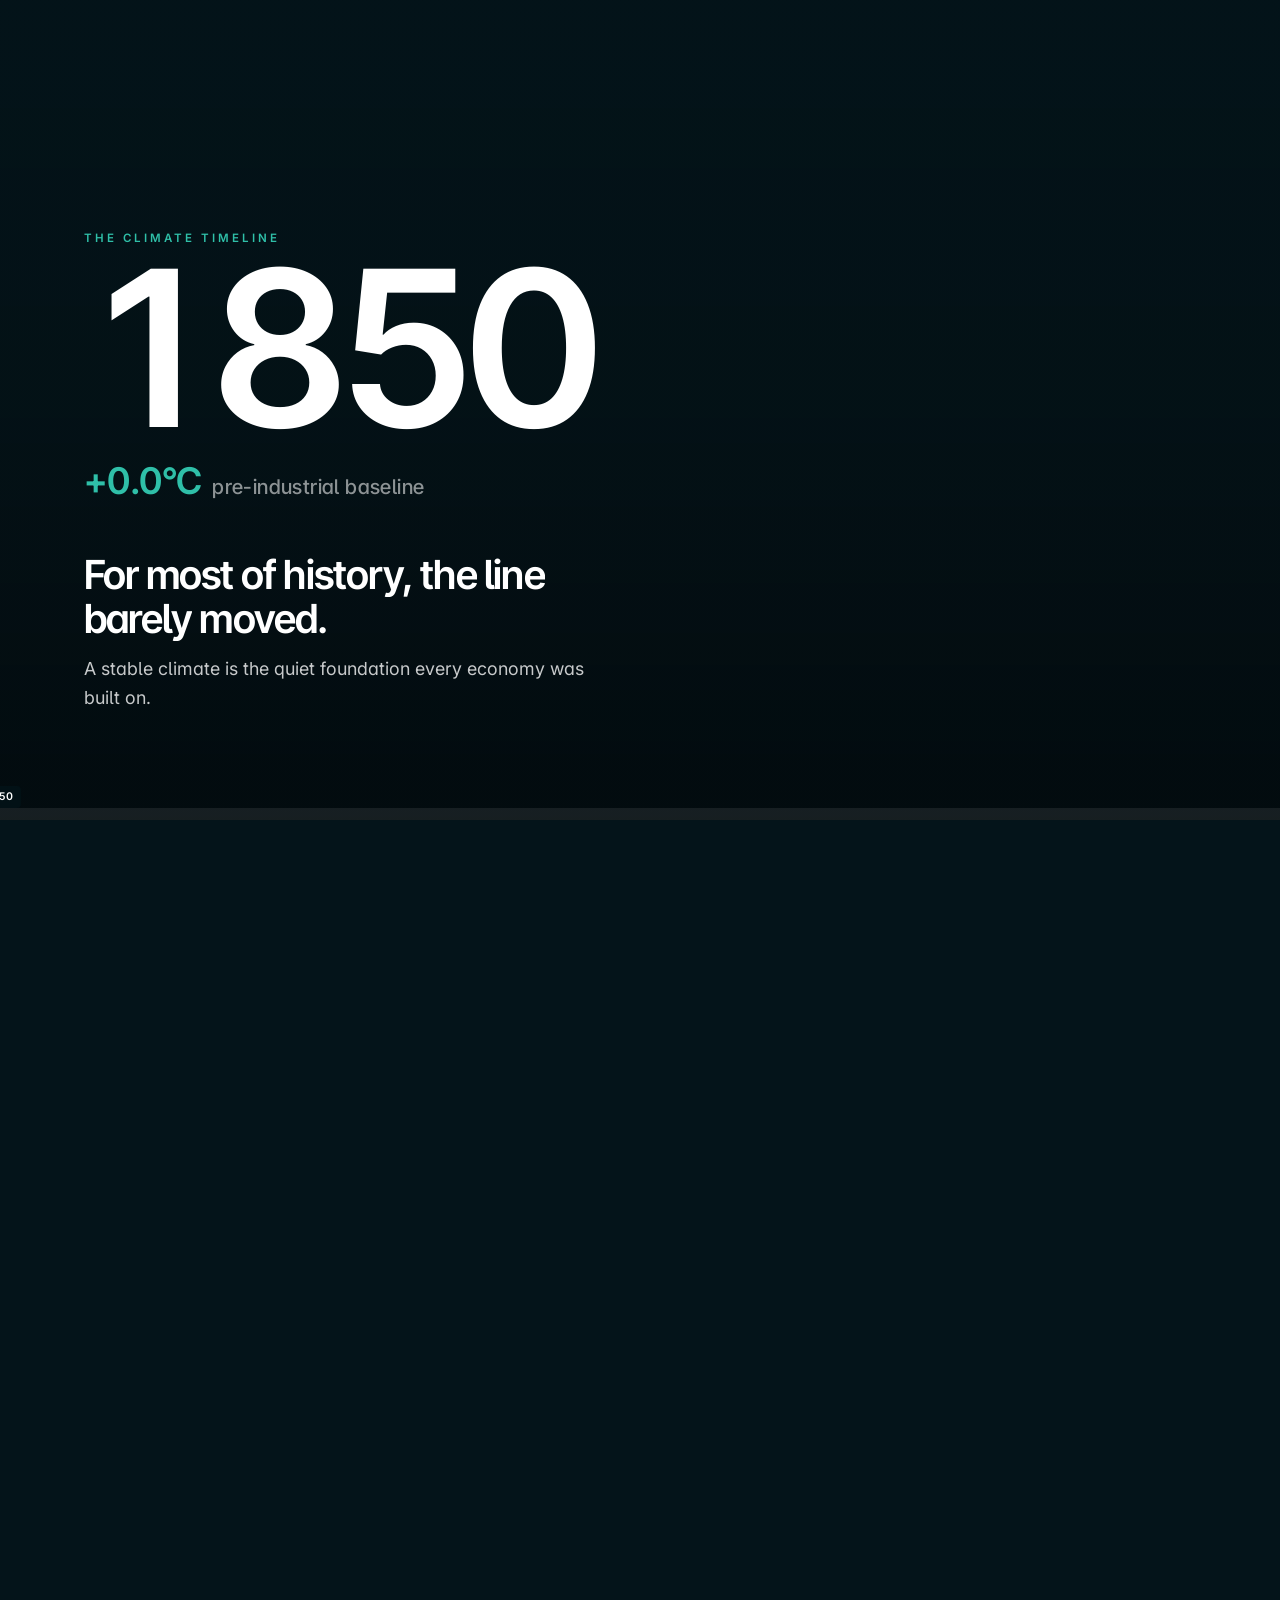
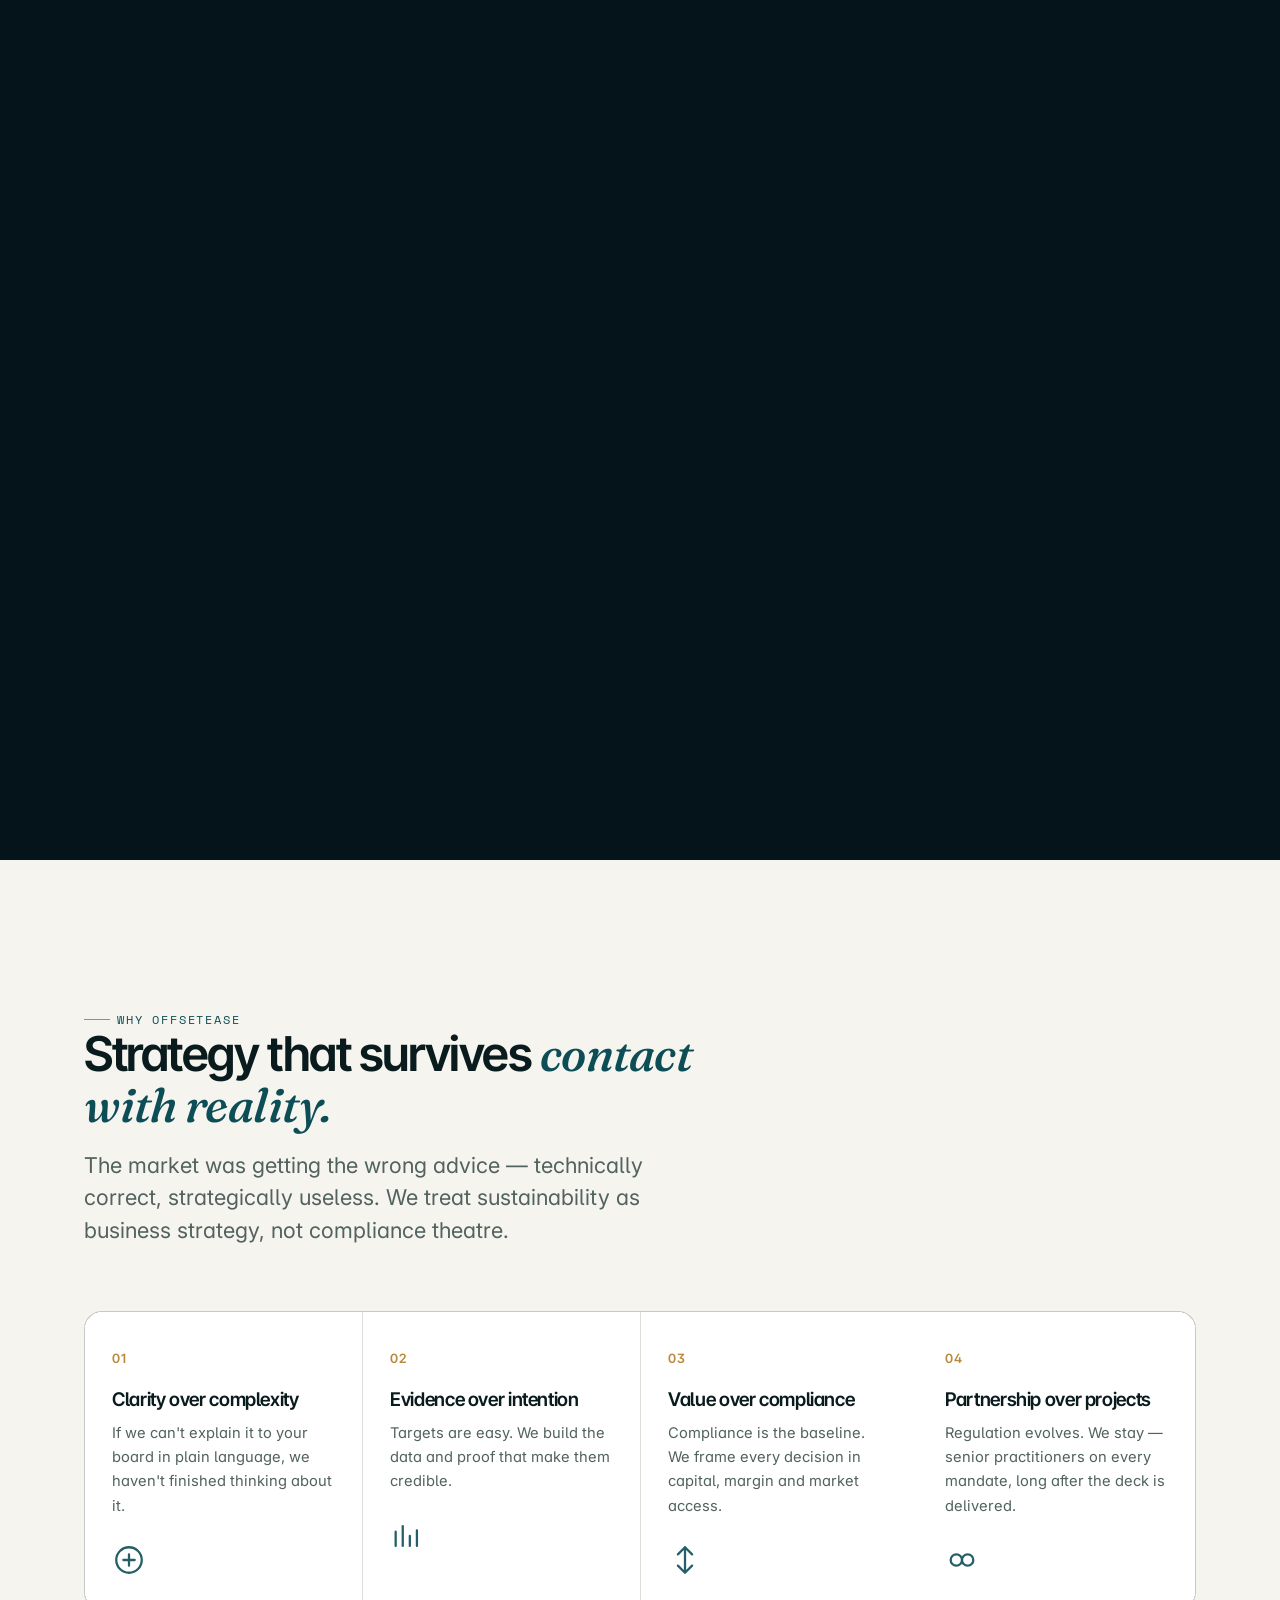
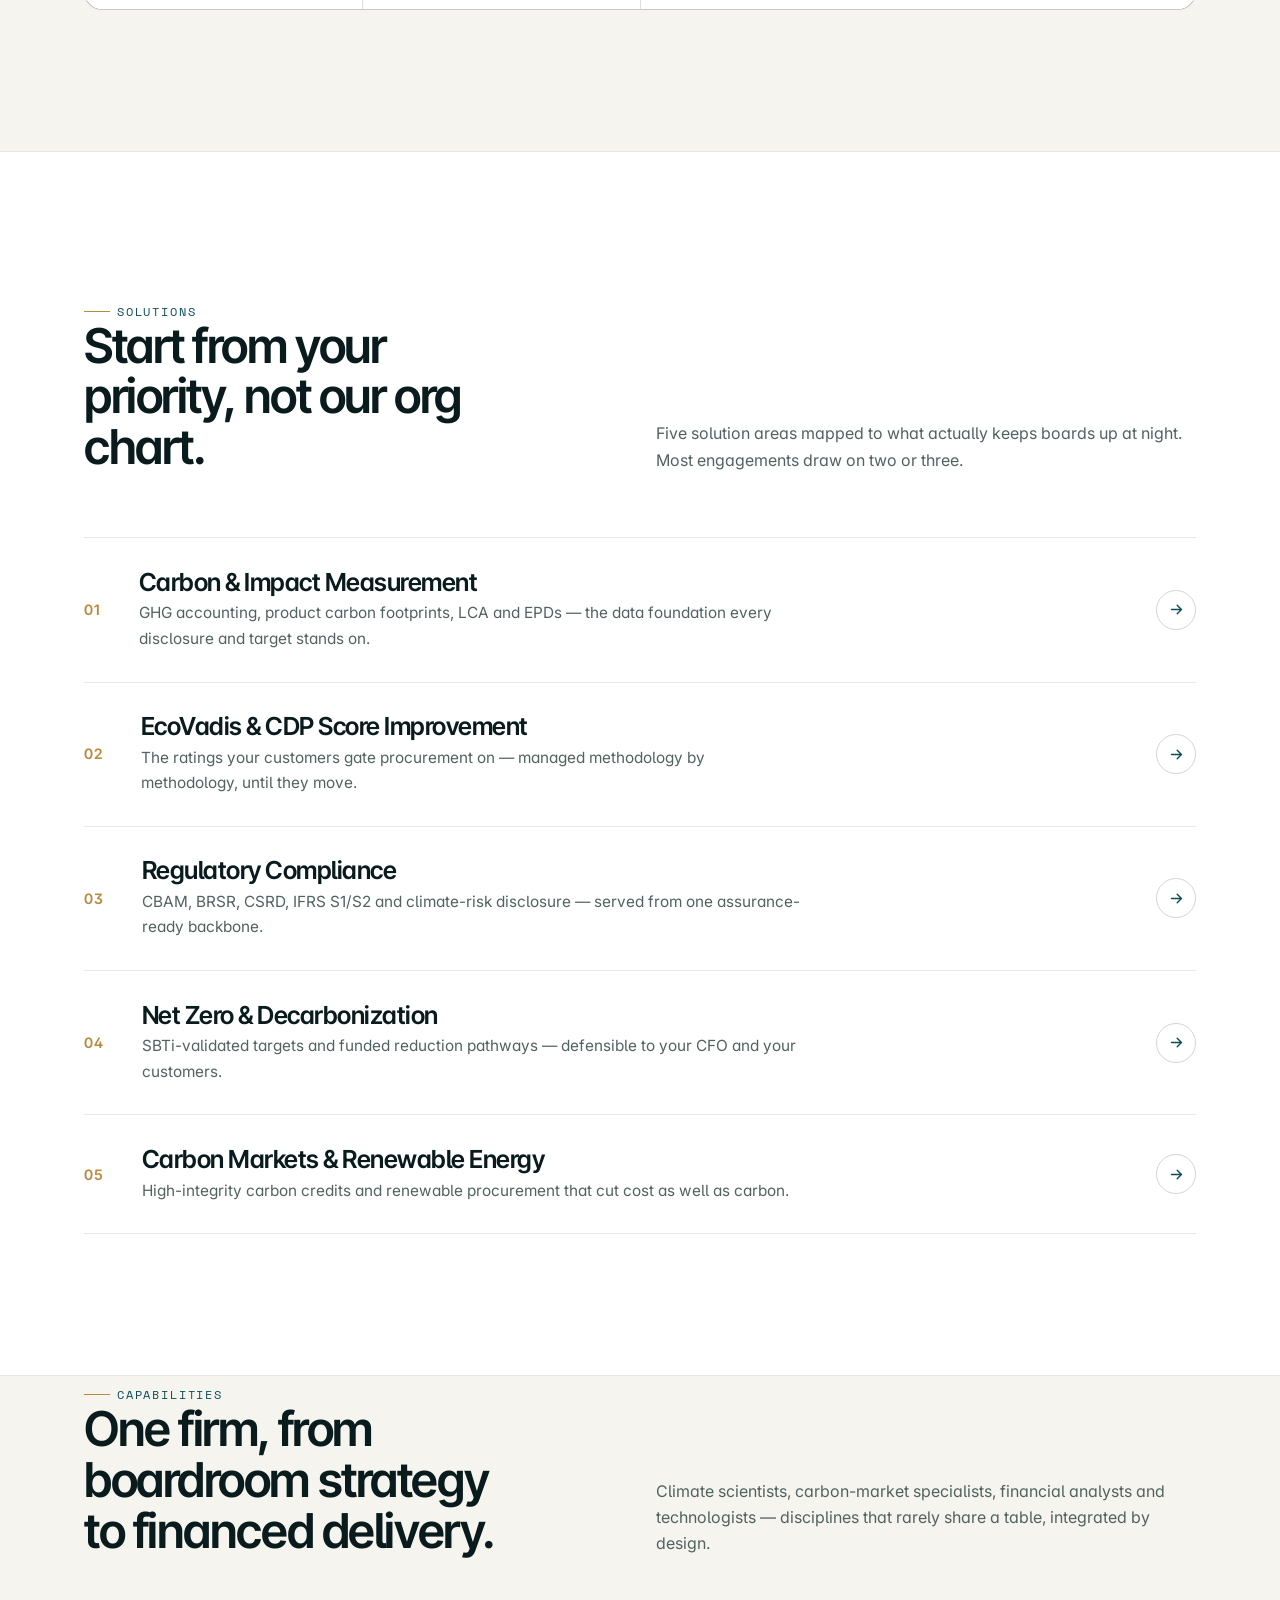
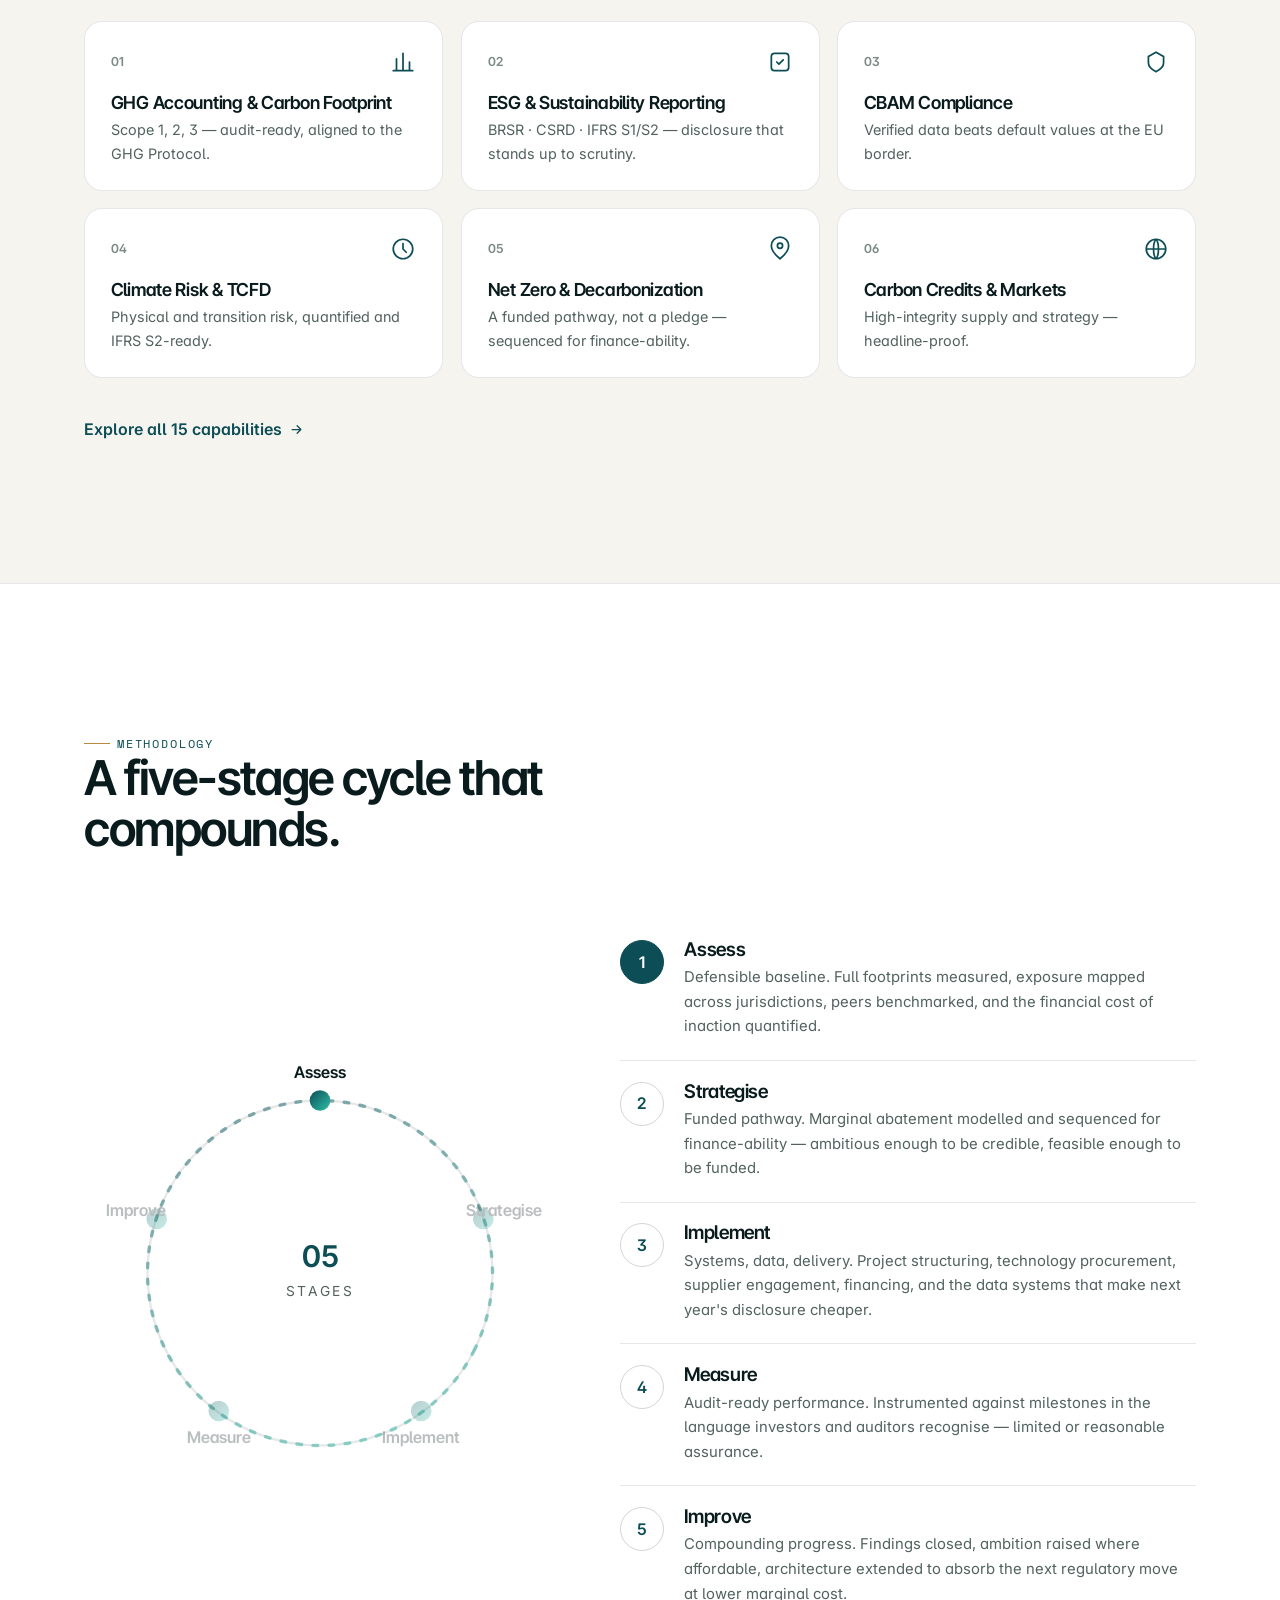
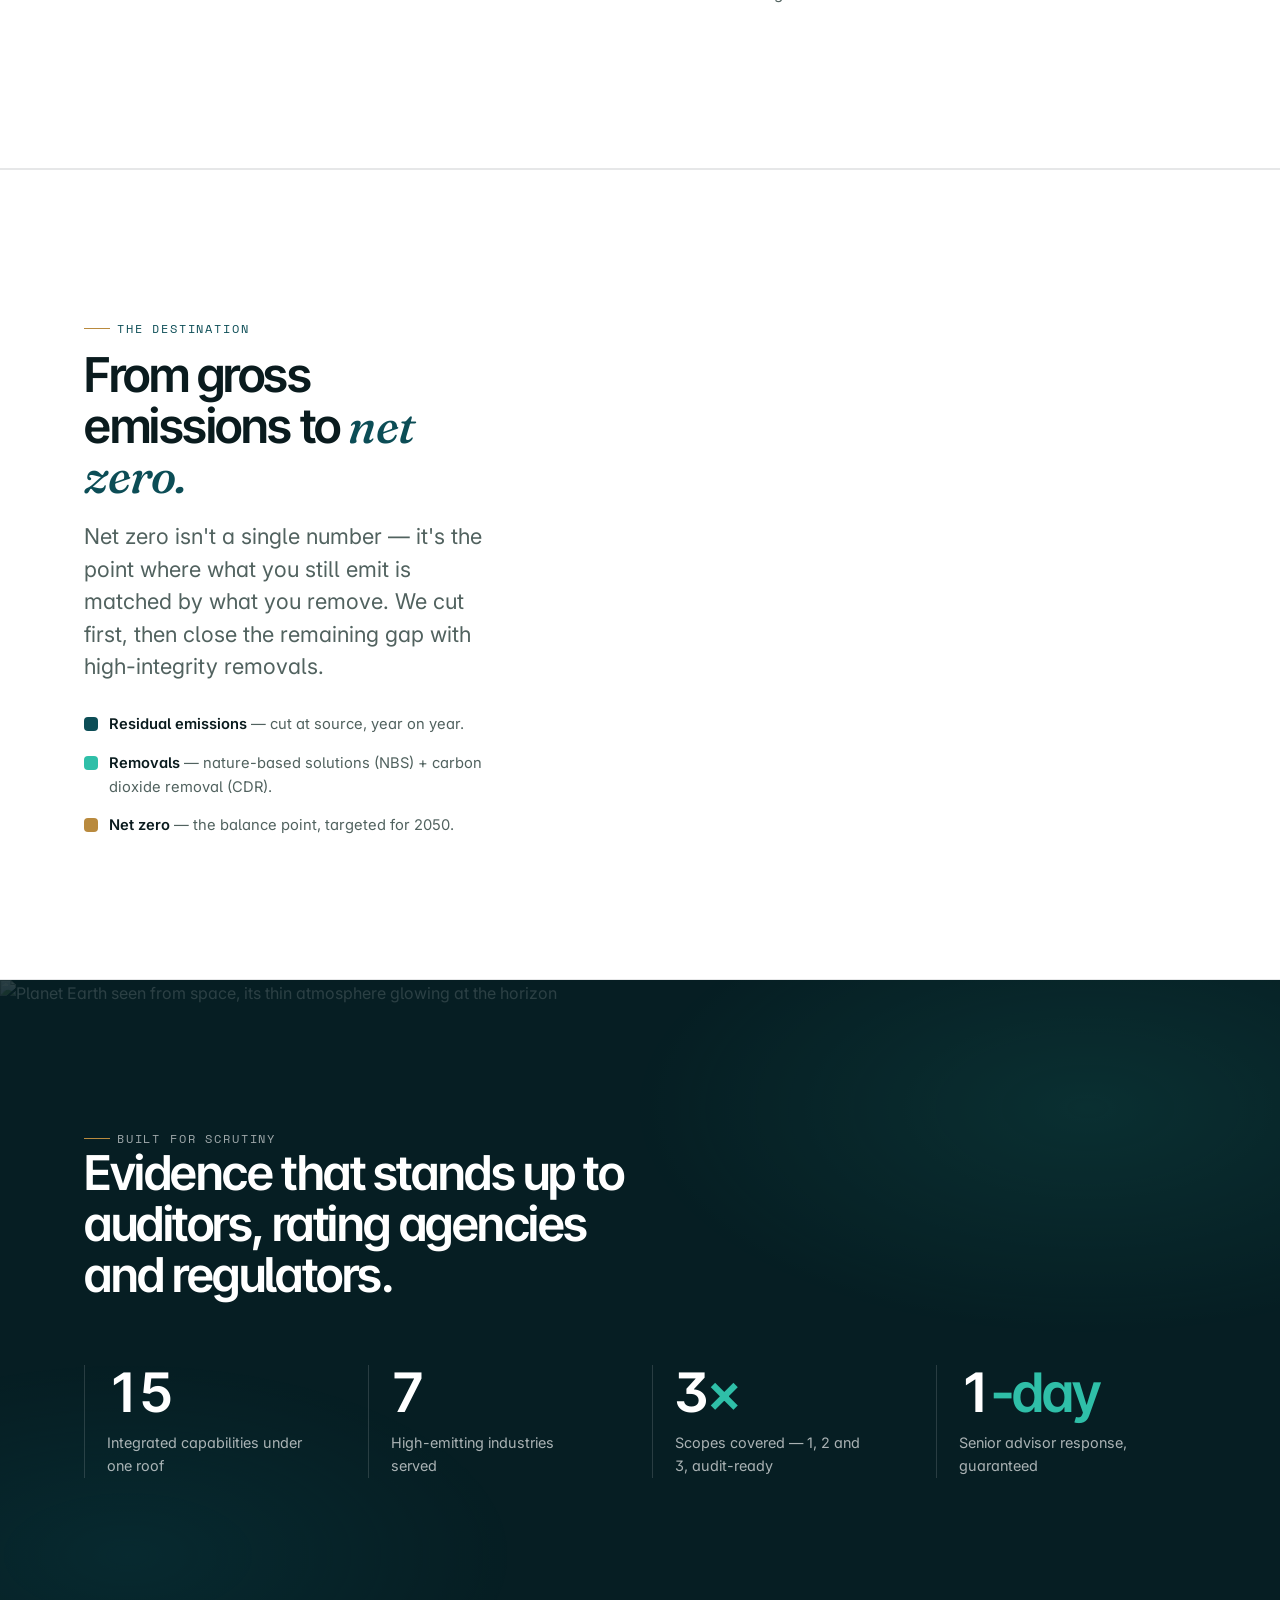
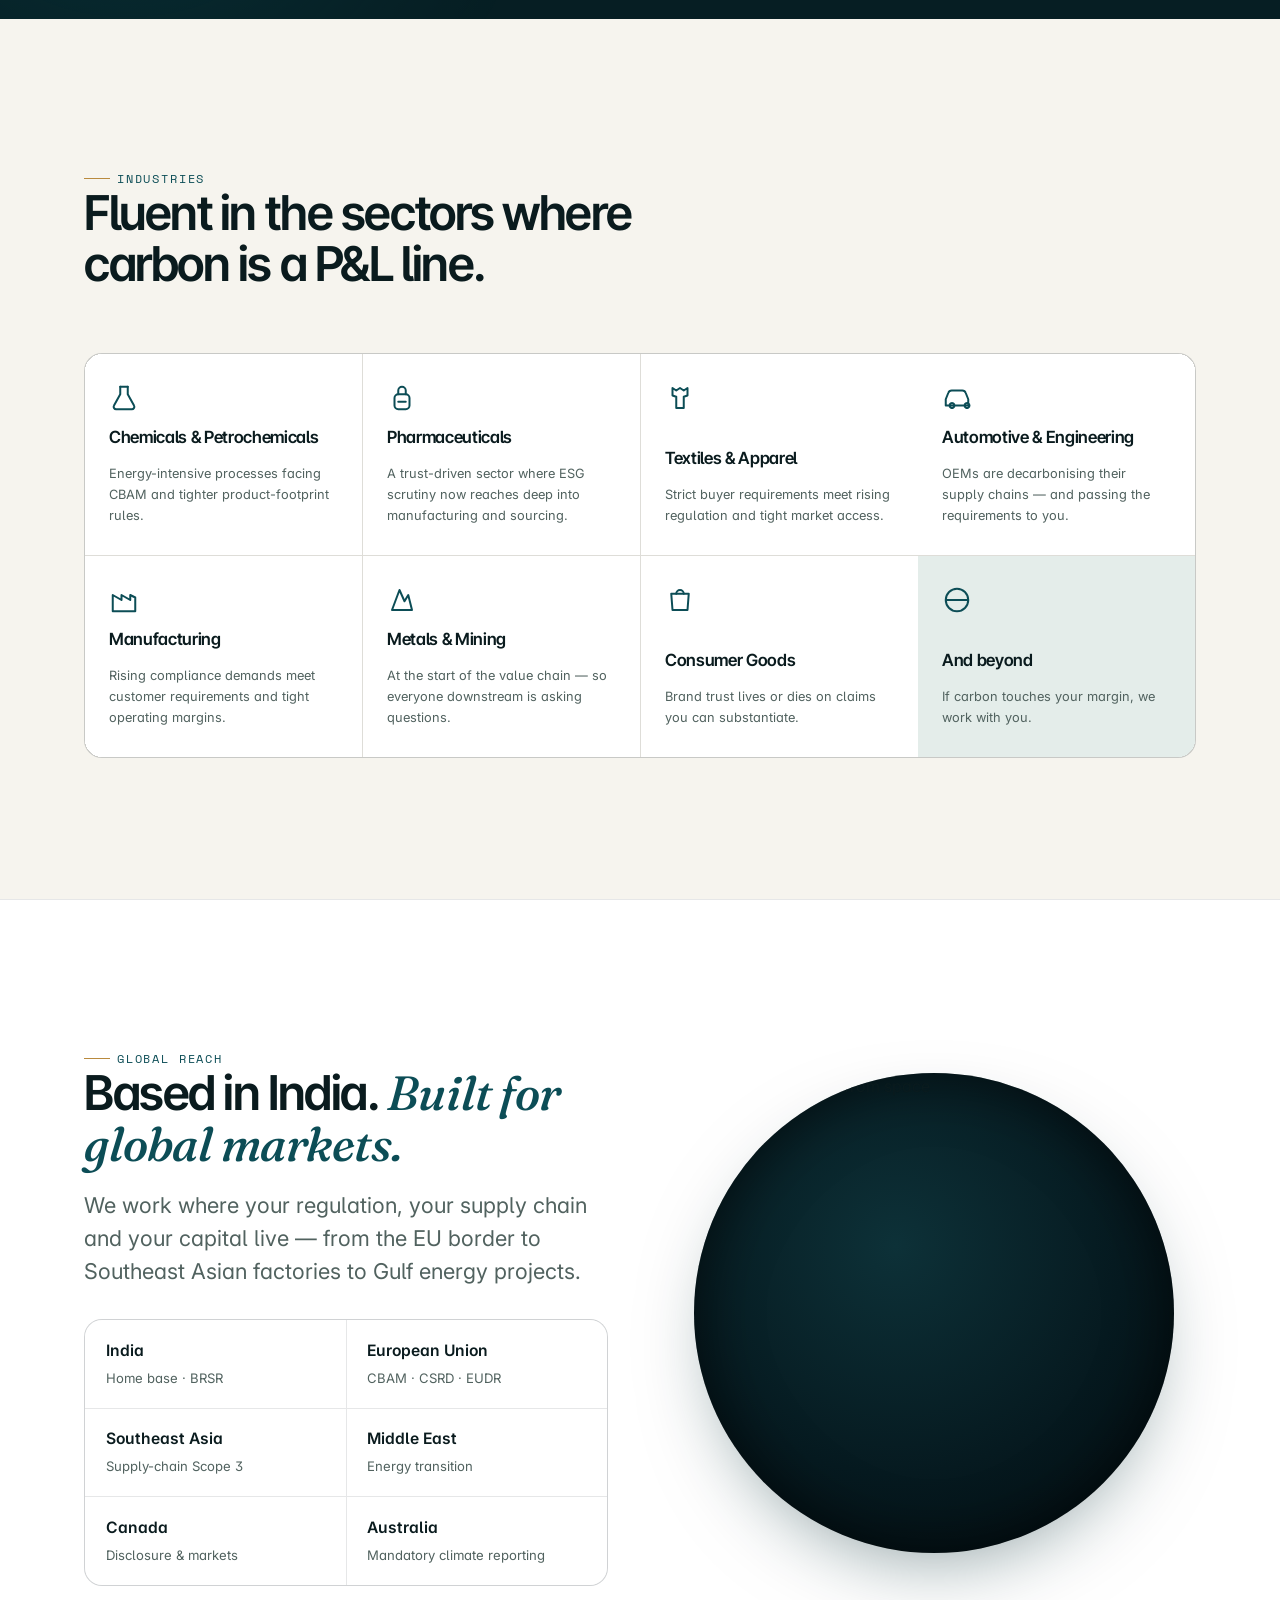
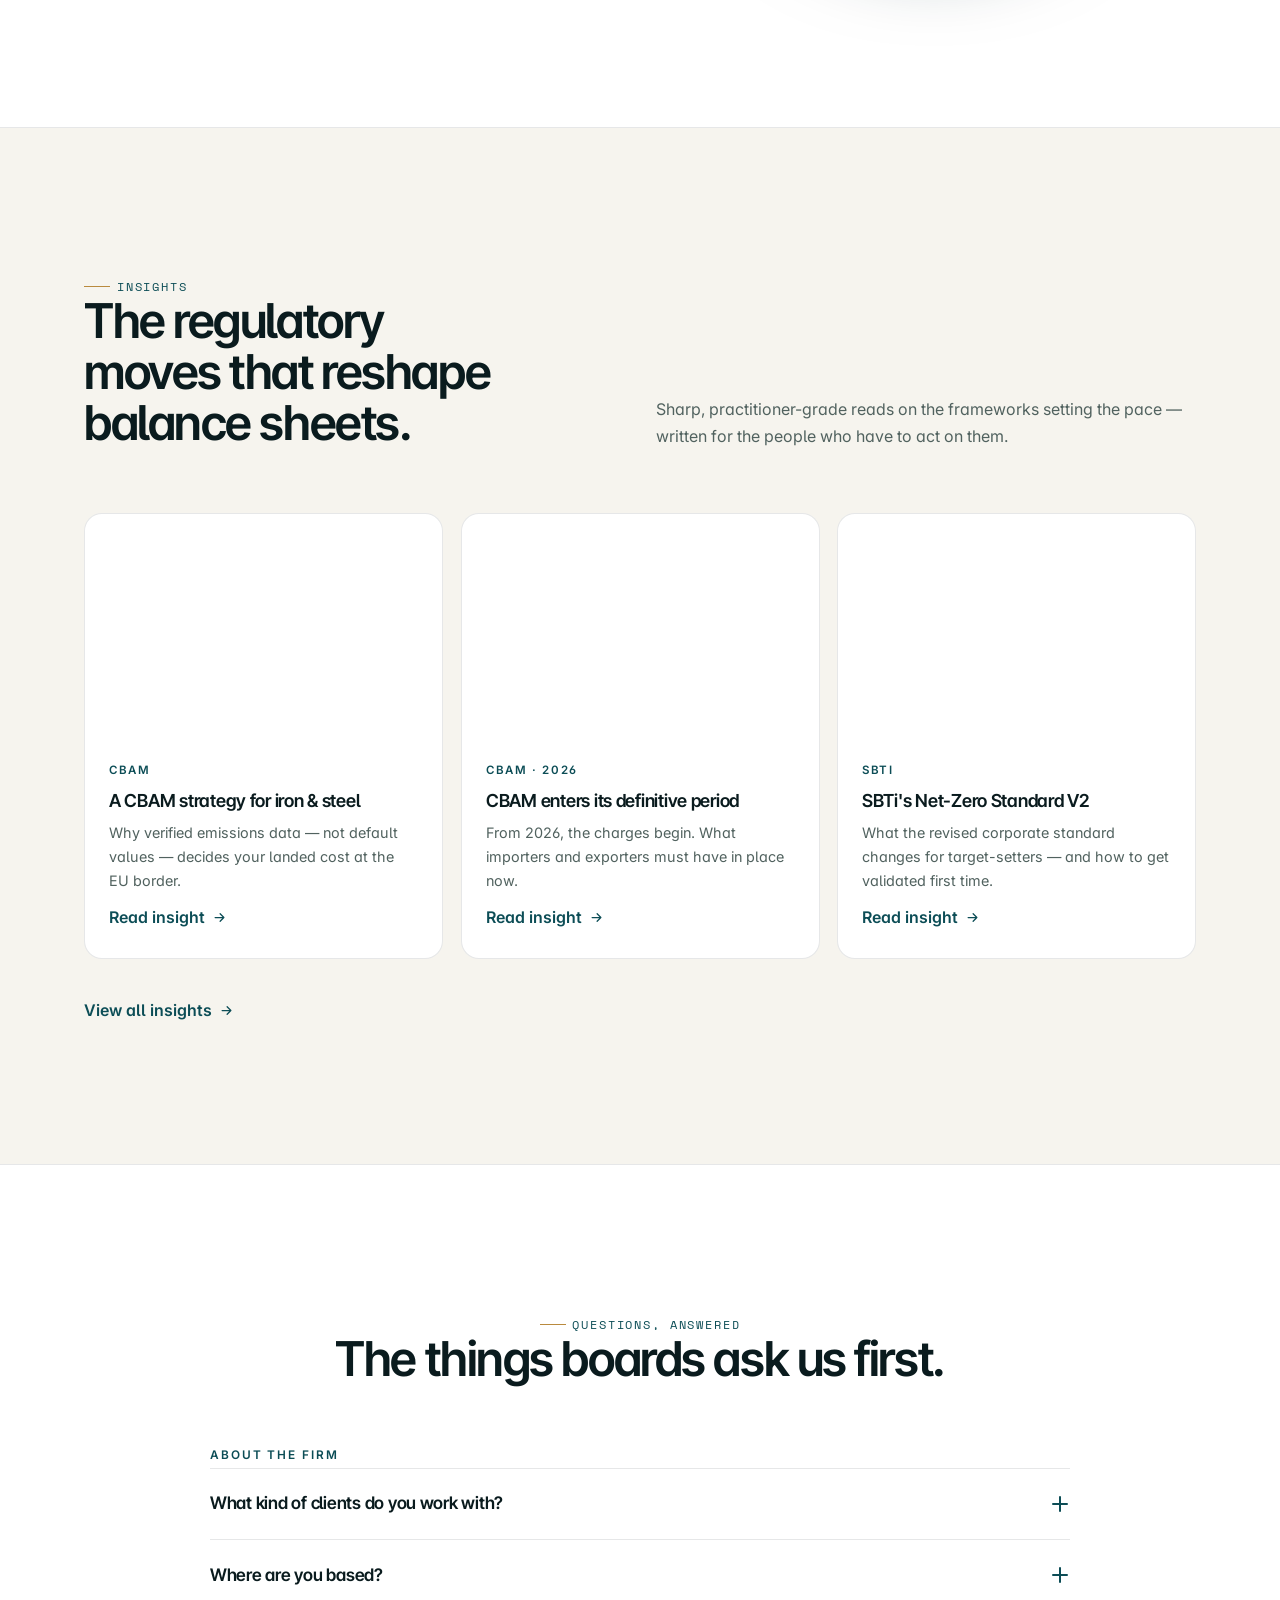
==== commit f3e00d02: "Site-wide cinematic layer: page-transition curtains + custom cursor - Seamless page-to-page curtain " ====
--- a/index.html
+++ b/index.html
@@ -20,6 +20,7 @@
 <link rel="stylesheet" href="assets/css/styles.css">
 </head>
 <body>
+<div class="curtain" aria-hidden="true"><span class="curtain__mark"></span></div>
 <div class="preloader" id="preloader" aria-hidden="true">
   <div class="pre__inner">
     <span class="pre__logo"></span>
--- a/assets/css/styles.css
+++ b/assets/css/styles.css
@@ -76,6 +76,28 @@
 h1, h2, h3, h4 { font-family: var(--font-display); font-weight: 600; line-height: 1.06; letter-spacing: -0.02em; margin: 0; color: var(--ink); }
 p { margin: 0; }
 ::selection { background: var(--teal); color: #fff; }
+
+/* Page-transition curtain (cinematic transitions between pages) */
+.curtain { position: fixed; inset: 0; z-index: 2500; background: var(--teal-abyss); transform: translateY(100%); pointer-events: none; display: grid; place-items: center; will-change: transform; }
+.curtain__mark { width: 132px; height: 46px; background: #fff; opacity: 0;
+  -webkit-mask: url("../img/offsetease-logo.png") center / contain no-repeat; mask: url("../img/offsetease-logo.png") center / contain no-repeat;
+  transition: opacity .3s var(--ease); }
+.curtain.covered { transform: translateY(0); transition: none; }
+.curtain.cover { transform: translateY(0); transition: transform .5s cubic-bezier(.76,0,.24,1); }
+.curtain.cover .curtain__mark { opacity: .92; transition-delay: .12s; }
+.curtain.reveal { transform: translateY(-100%); transition: transform .72s cubic-bezier(.76,0,.24,1); }
+@media (prefers-reduced-motion: reduce) { .curtain { display: none !important; } }
+
+/* Custom cursor (desktop, fine pointer) */
+.has-cursor, .has-cursor a, .has-cursor button, .has-cursor .svc, .has-cursor .sol, .has-cursor .region, .has-cursor .faq__q { cursor: none; }
+.has-cursor input, .has-cursor textarea, .has-cursor select { cursor: auto; }
+.cur-dot { position: fixed; top: 0; left: 0; width: 7px; height: 7px; border-radius: 50%; background: var(--teal); z-index: 95; pointer-events: none; transform: translate(-50%,-50%); transition: width .3s var(--ease), height .3s var(--ease), background .3s, opacity .3s; }
+.cur-ring { position: fixed; top: 0; left: 0; width: 36px; height: 36px; border-radius: 50%; border: 1.5px solid var(--teal); opacity: .45; z-index: 95; pointer-events: none; transform: translate(-50%,-50%); transition: width .35s var(--ease), height .35s var(--ease), opacity .3s, border-color .3s, background .3s; }
+.cur-ring.is-hover { width: 66px; height: 66px; opacity: 1; border-color: var(--glow); background: rgba(47,191,168,.07); }
+.cur-dot.is-hover { width: 0; height: 0; }
+.cur-ring.is-dark, .cur-dot.is-dark { border-color: #fff; }
+.cur-dot.is-dark { background: #fff; }
+@media (hover: none) { .cur-dot, .cur-ring { display: none !important; } }
 
 /* Film grain (Organic Film) */
 body::after {
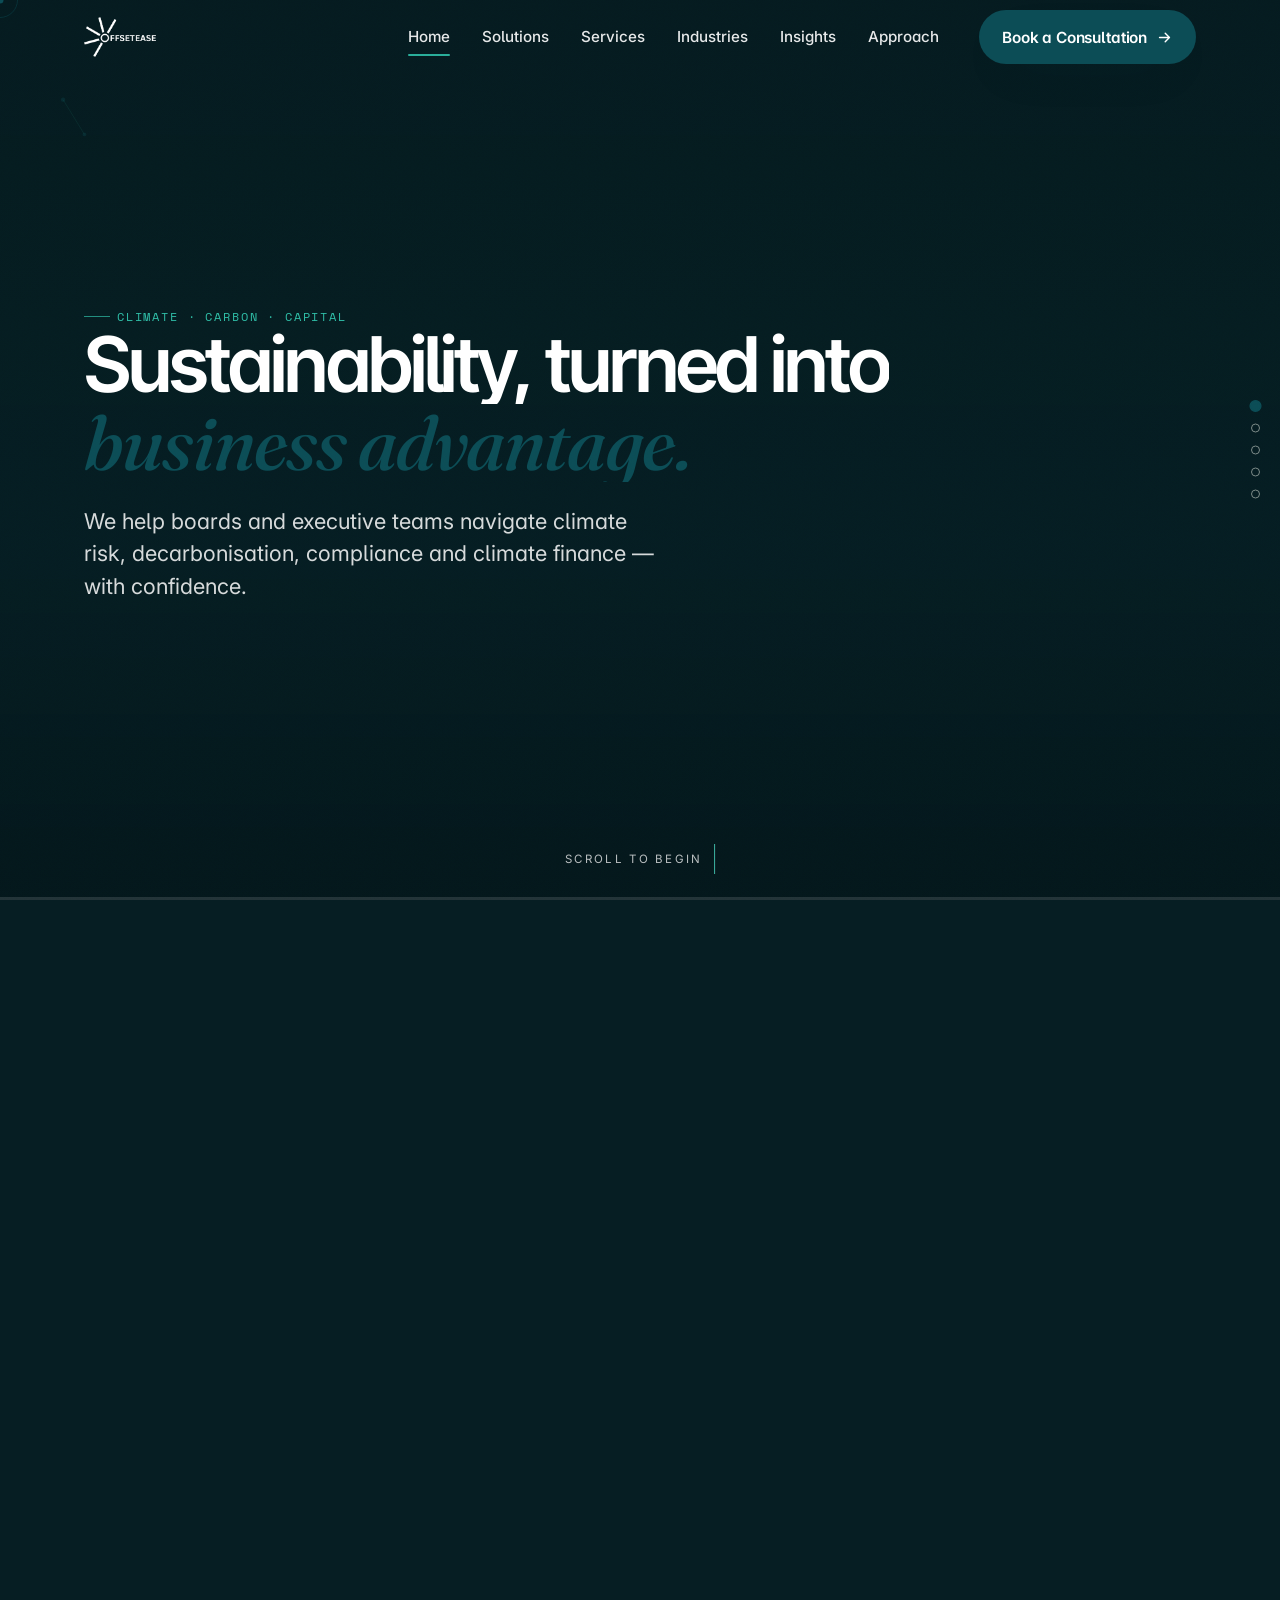
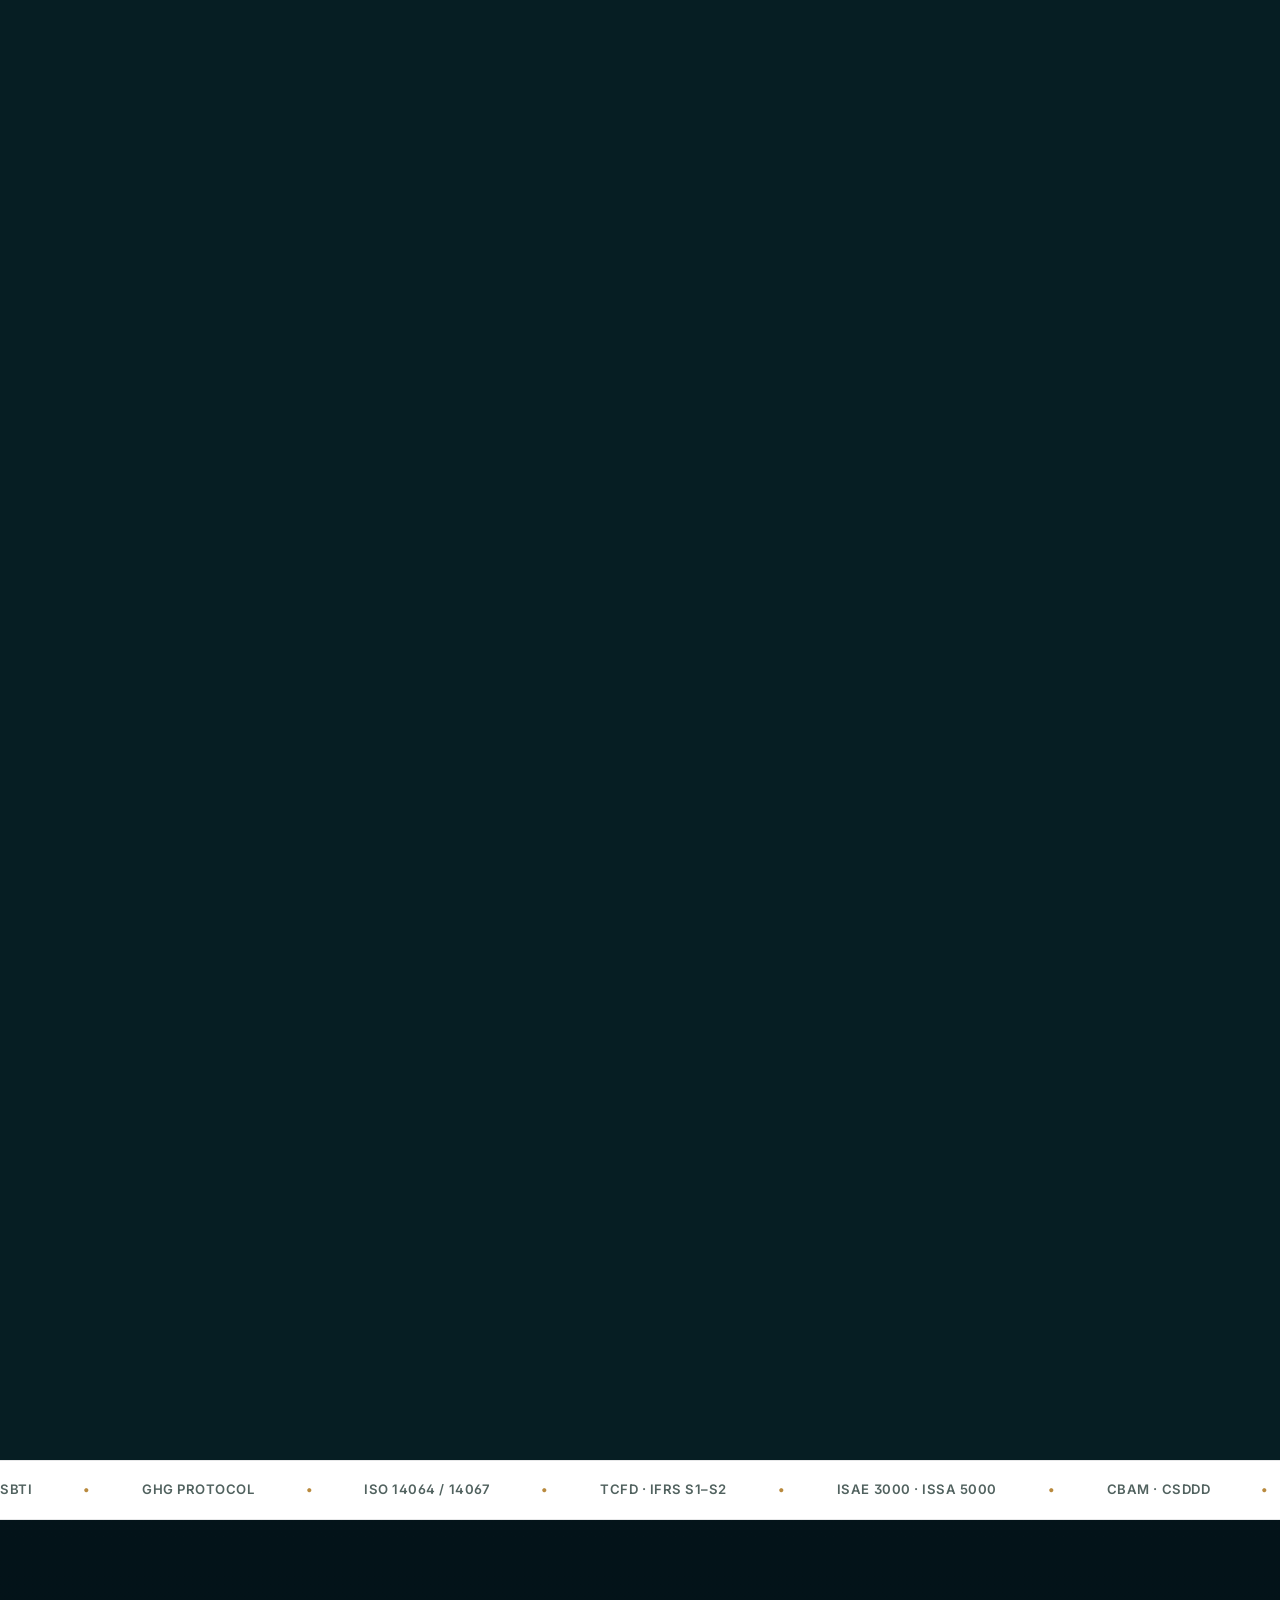
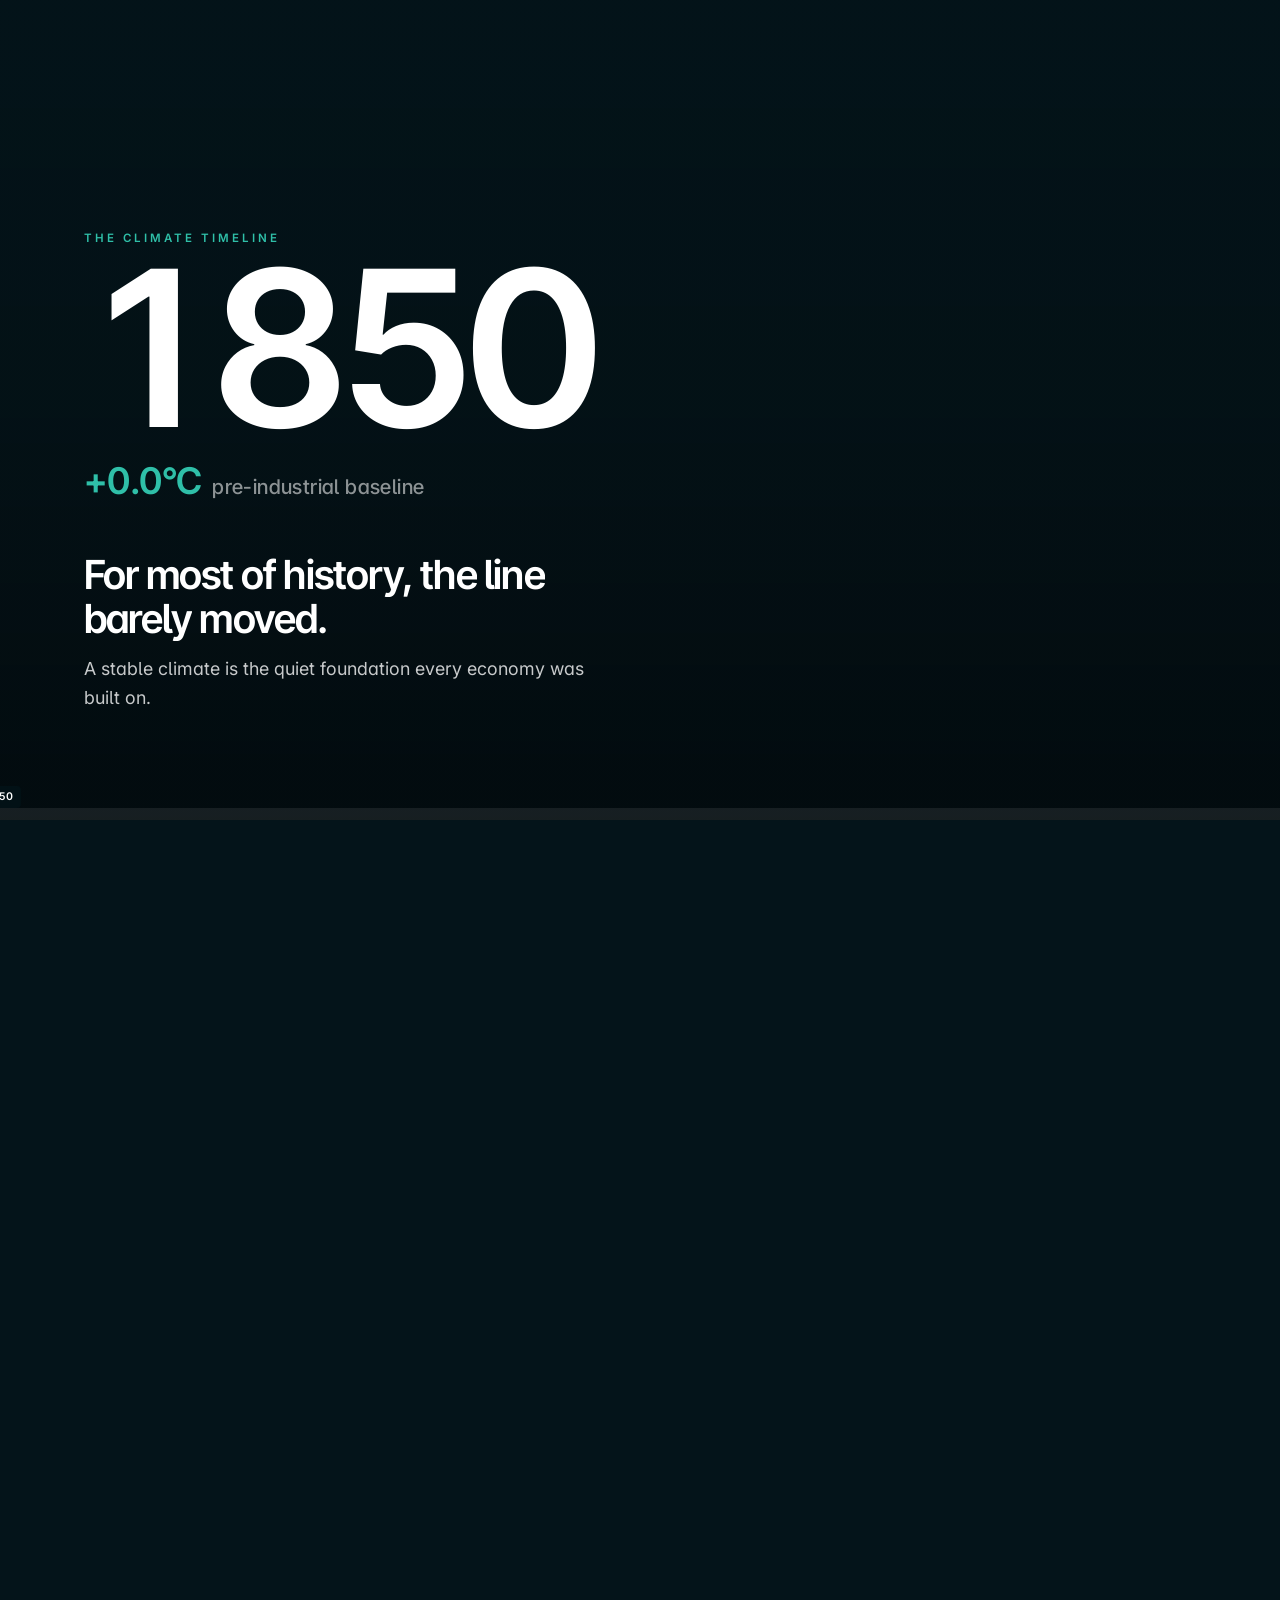
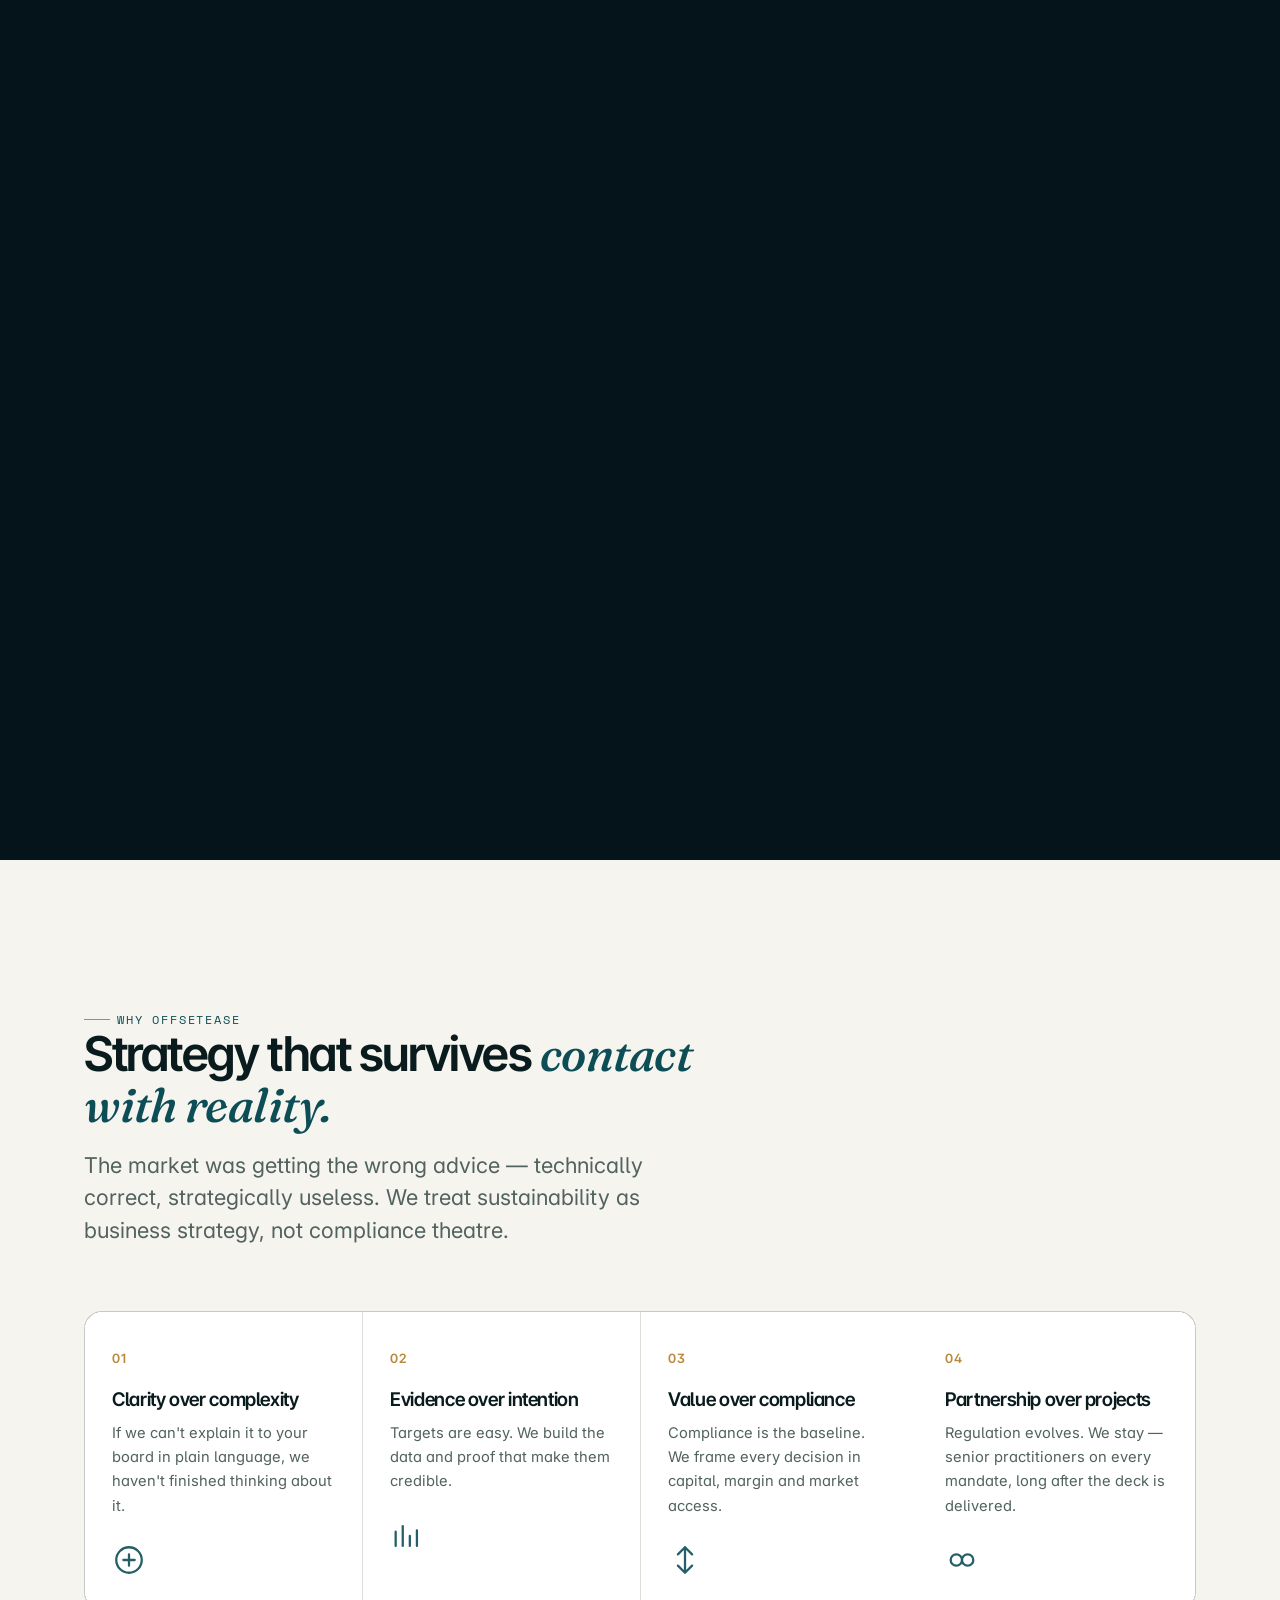
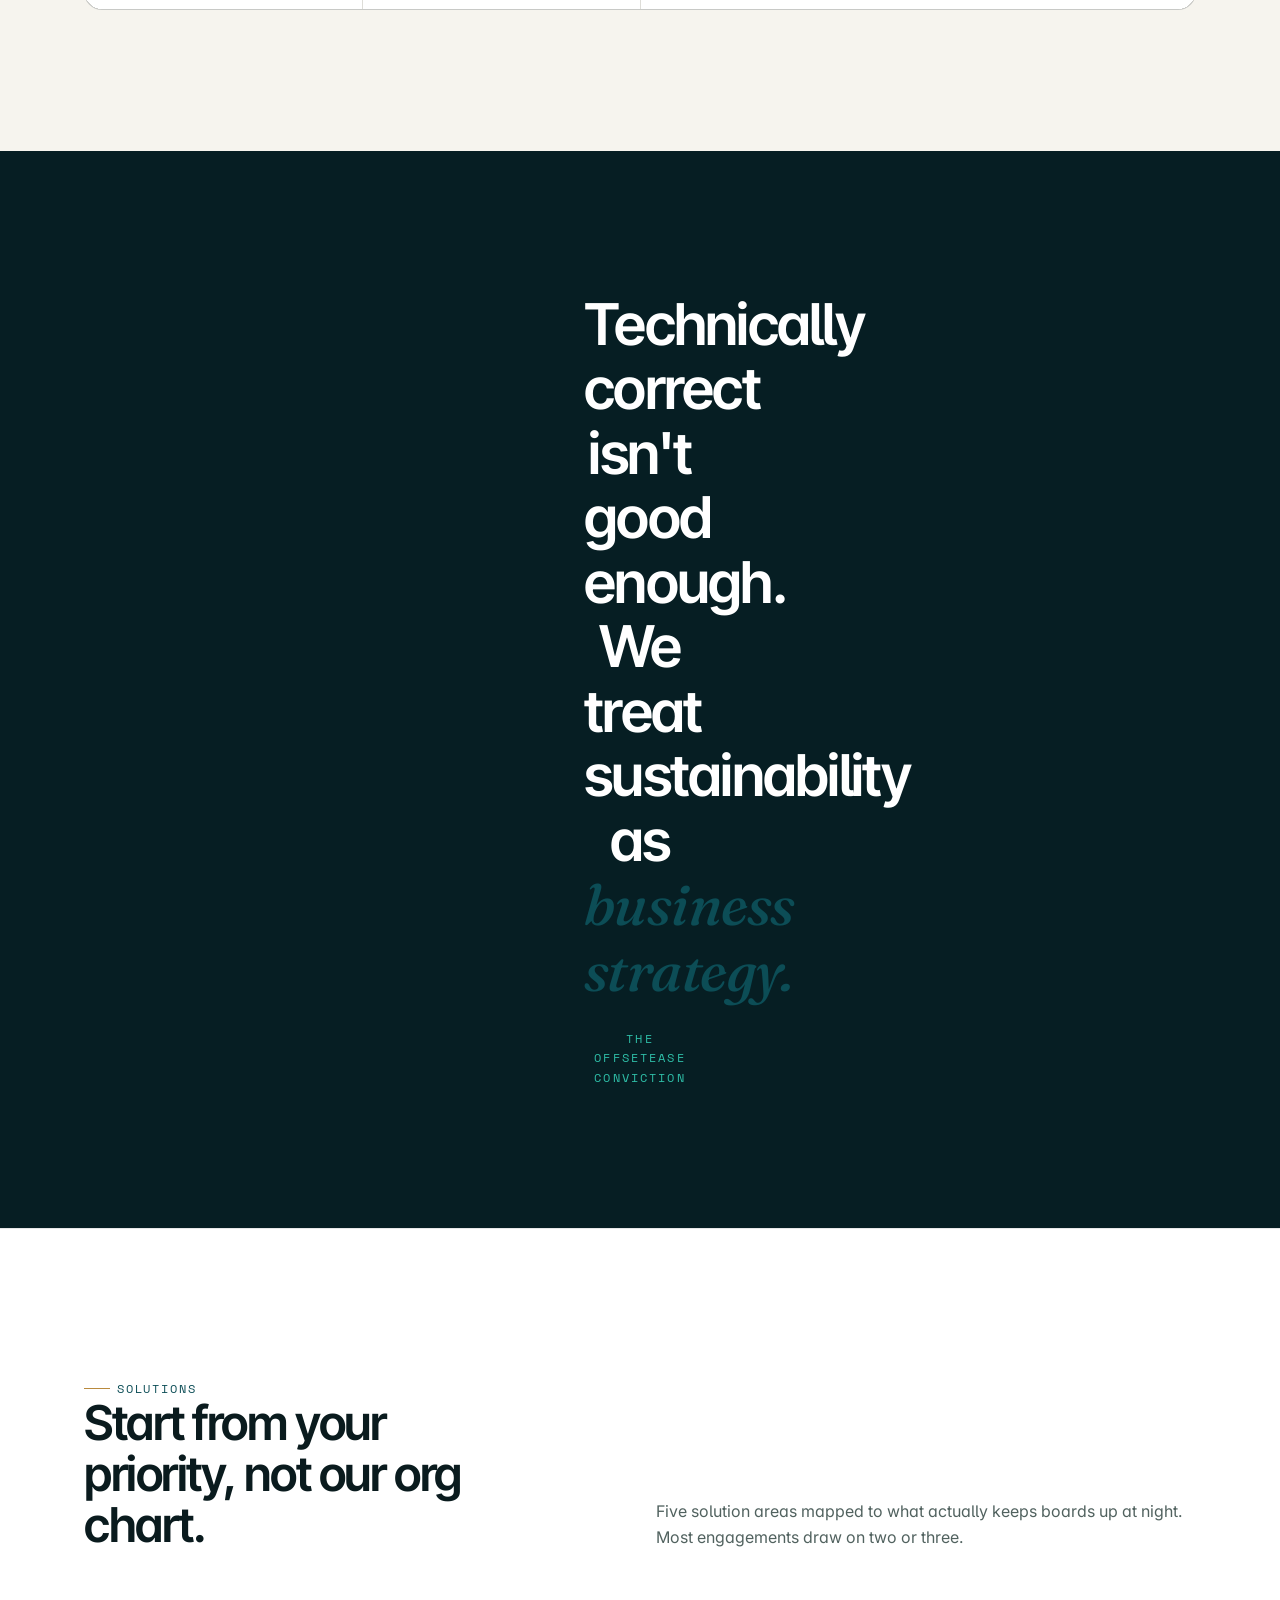
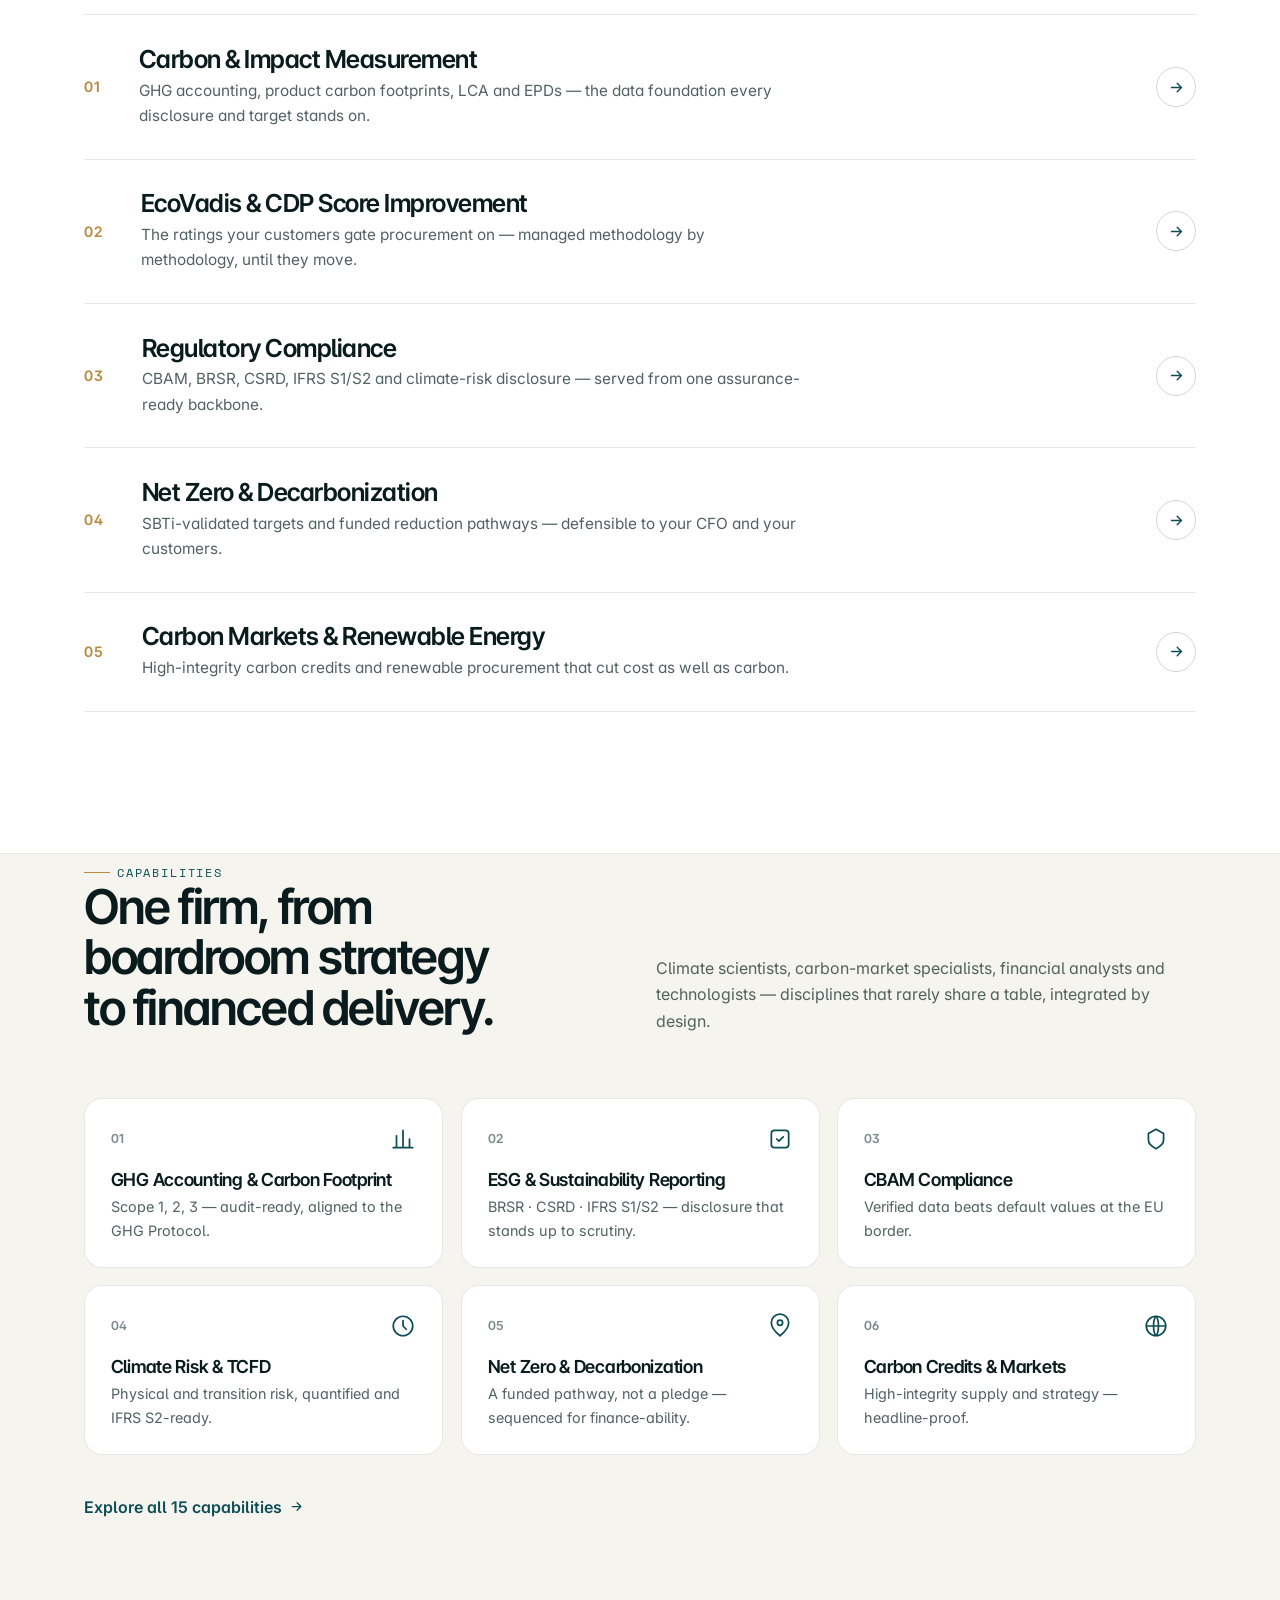
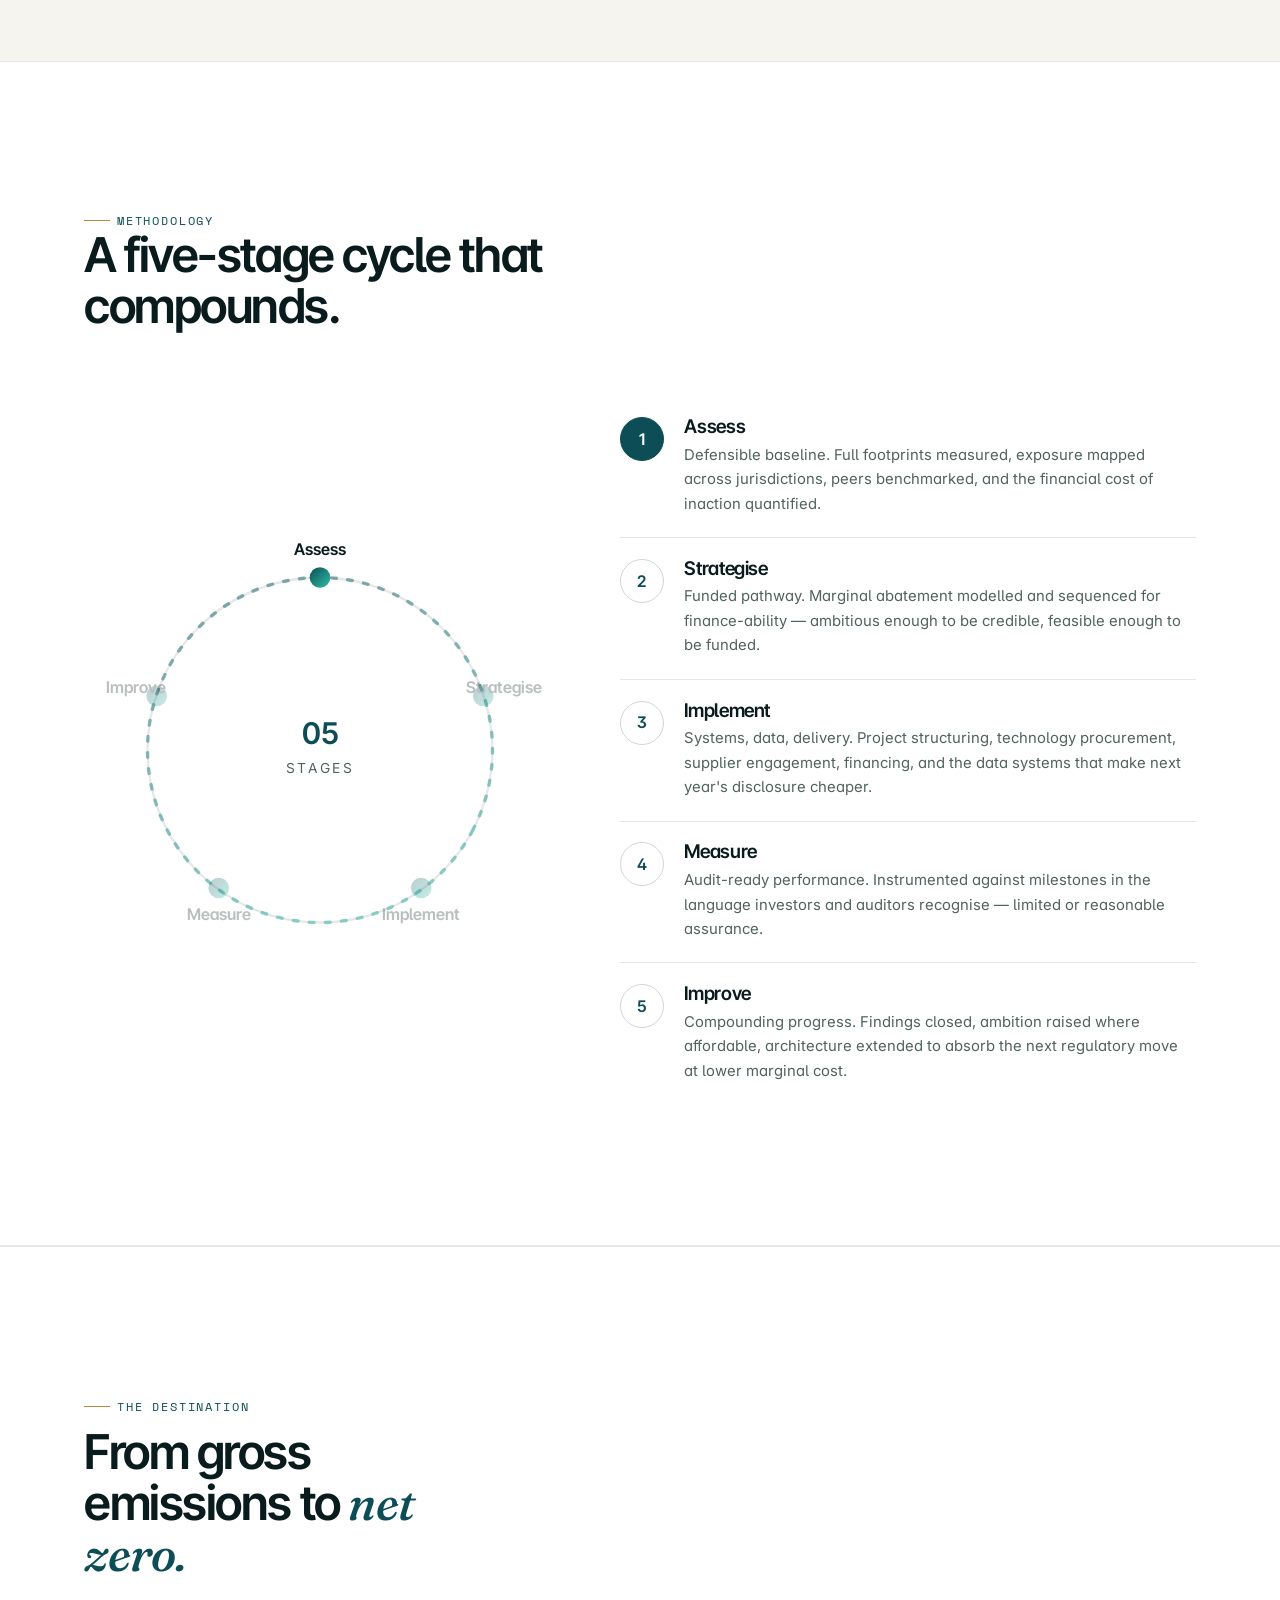
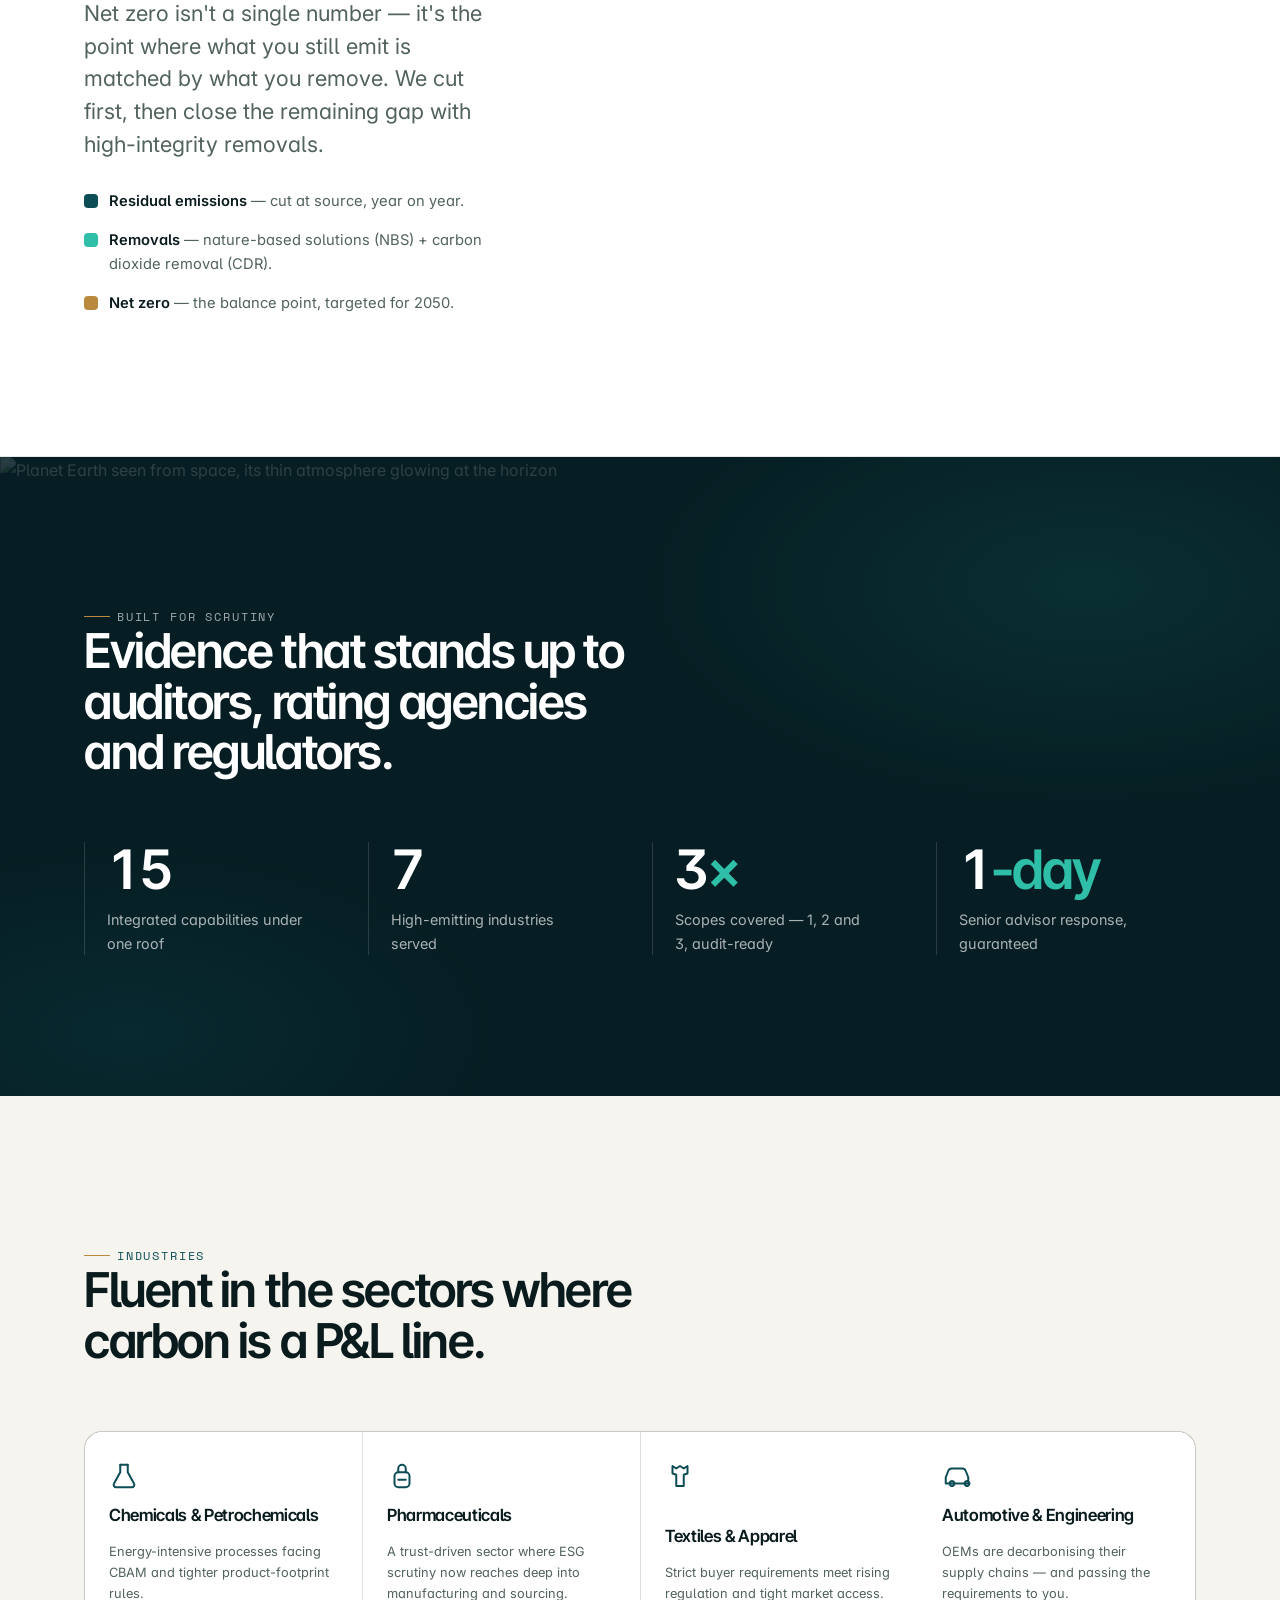
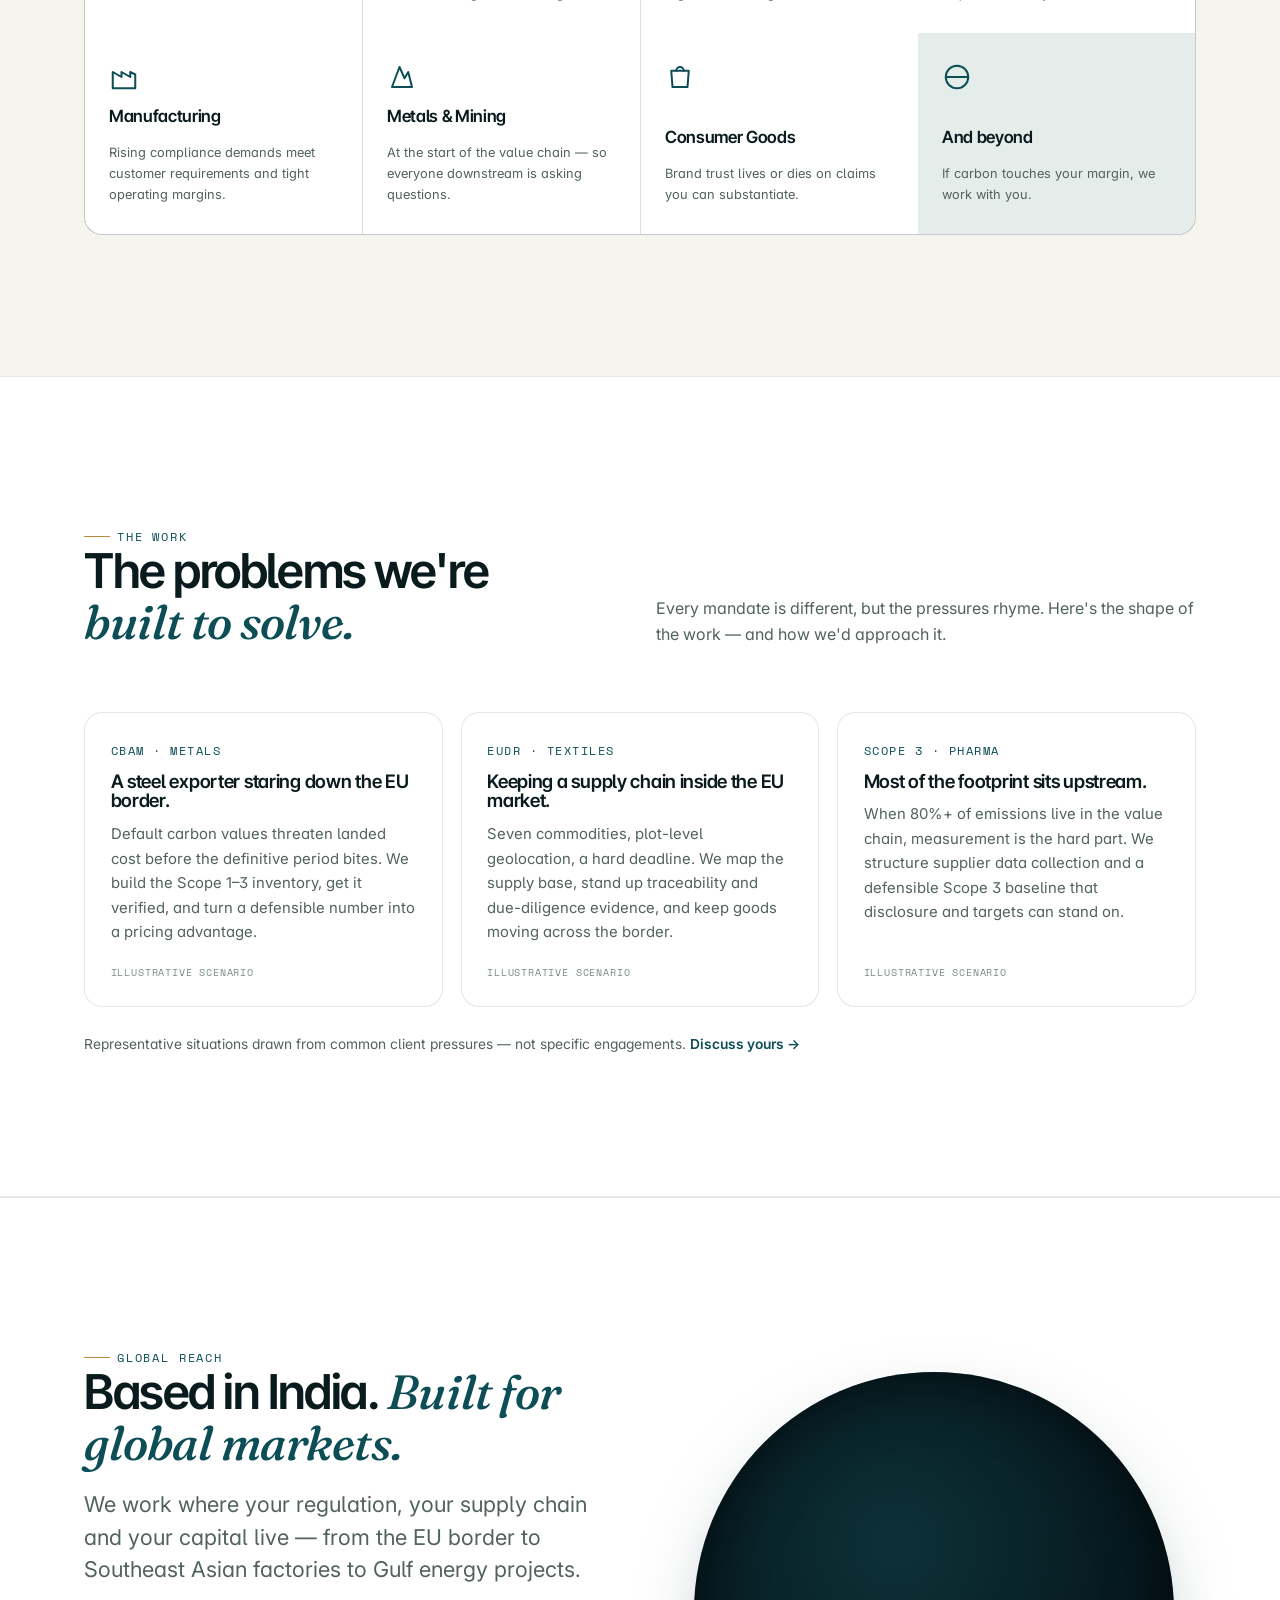
==== commit 157df3f0: "Add proof + human voice (VNV/competitor patterns, no fabrication) - Representative engagements: 3 il" ====
--- a/index.html
+++ b/index.html
@@ -176,6 +176,14 @@
         <svg class="value__icon" viewBox="0 0 24 24" fill="none" aria-hidden="true"><circle cx="8" cy="12" r="4" stroke="currentColor" stroke-width="1.6"/><circle cx="16" cy="12" r="4" stroke="currentColor" stroke-width="1.6"/></svg>
       </article>
     </div>
+  </div>
+</section>
+
+<!-- ================= PULL QUOTE ================= -->
+<section class="section pullquote">
+  <div class="wrap reveal">
+    <blockquote>Technically correct isn't good enough. We treat sustainability as <span class="accent-word">business strategy.</span></blockquote>
+    <cite>The OffsetEase conviction</cite>
   </div>
 </section>
 
@@ -409,6 +417,37 @@
   </div>
 </section>
 
+<!-- ================= REPRESENTATIVE ENGAGEMENTS ================= -->
+<section class="section" id="work" style="background:var(--surface);border-block:1px solid var(--line)">
+  <div class="wrap">
+    <div class="head head--split reveal">
+      <div class="head__copy"><p class="eyebrow">The work</p><h2 class="h2 kin">The problems we're <span class="accent-word">built to solve.</span></h2></div>
+      <p class="muted">Every mandate is different, but the pressures rhyme. Here's the shape of the work — and how we'd approach it.</p>
+    </div>
+    <div class="cases-grid reveal" data-delay="1">
+      <article class="case">
+        <span class="case__tag">CBAM · Metals</span>
+        <h3>A steel exporter staring down the EU border.</h3>
+        <p>Default carbon values threaten landed cost before the definitive period bites. We build the Scope 1–3 inventory, get it verified, and turn a defensible number into a pricing advantage.</p>
+        <span class="case__ill">Illustrative scenario</span>
+      </article>
+      <article class="case">
+        <span class="case__tag">EUDR · Textiles</span>
+        <h3>Keeping a supply chain inside the EU market.</h3>
+        <p>Seven commodities, plot-level geolocation, a hard deadline. We map the supply base, stand up traceability and due-diligence evidence, and keep goods moving across the border.</p>
+        <span class="case__ill">Illustrative scenario</span>
+      </article>
+      <article class="case">
+        <span class="case__tag">Scope 3 · Pharma</span>
+        <h3>Most of the footprint sits upstream.</h3>
+        <p>When 80%+ of emissions live in the value chain, measurement is the hard part. We structure supplier data collection and a defensible Scope 3 baseline that disclosure and targets can stand on.</p>
+        <span class="case__ill">Illustrative scenario</span>
+      </article>
+    </div>
+    <p class="muted reveal" data-delay="2" style="margin-top:1.6rem;font-size:.86rem">Representative situations drawn from common client pressures — not specific engagements. <a class="tlink" href="contact.html">Discuss yours →</a></p>
+  </div>
+</section>
+
 <!-- ================= GLOBAL REACH ================= -->
 <section class="section" style="background:var(--surface);border-block:1px solid var(--line)">
   <div class="wrap">
--- a/assets/css/styles.css
+++ b/assets/css/styles.css
@@ -421,6 +421,32 @@
 .svc-cat.is-active { background: var(--teal); border-color: var(--teal); color: #fff; }
 
 /* ==========================================================================
+   Horizontal reel (scroll-driven act) — Services capabilities
+   ========================================================================== */
+.reel { position: relative; background: var(--surface); border-block: 1px solid var(--line); }
+.reel__pin { position: relative; padding-block: clamp(3rem, 7vw, 6rem); }
+.reel__intro { padding-inline: var(--gutter); margin-bottom: 1.6rem; }
+.reel__track { display: grid; gap: 1.1rem; padding-inline: var(--gutter); }
+.reel__cat { display: flex; flex-direction: column; justify-content: center; padding: 1.6rem 0; }
+.reel__cat-no { font-family: var(--font-mono); color: var(--gold); font-size: .85rem; letter-spacing: .05em; }
+.reel__cat h3 { font-family: var(--font-display); font-size: clamp(1.6rem, 3vw, 2.4rem); letter-spacing: -0.03em; margin: .5rem 0 .5rem; }
+.reel__cat p { color: var(--slate); max-width: 34ch; }
+.reel__card { background: var(--surface); border: 1px solid var(--line); border-radius: var(--radius); padding: 1.7rem 1.6rem 1.5rem; }
+.reel__progress { display: none; }
+
+@media (min-width: 861px) {
+  .reel__pin { position: sticky; top: 0; height: 100vh; display: flex; flex-direction: column; justify-content: center; overflow: hidden; padding-block: 0; }
+  .reel__intro { position: absolute; top: clamp(90px, 12vh, 130px); left: 0; }
+  .reel__track { display: flex; grid-template-columns: none; gap: 1.6rem; align-items: stretch; will-change: transform; }
+  .reel__cat { flex: 0 0 clamp(240px, 20vw, 300px); }
+  .reel__card { flex: 0 0 clamp(300px, 25vw, 350px); display: flex; flex-direction: column; }
+  .reel__card p { margin-top: auto; }
+  .reel__end { flex: 0 0 clamp(300px, 25vw, 360px); }
+  .reel__progress { display: block; position: absolute; left: var(--gutter); right: var(--gutter); bottom: clamp(34px, 6vh, 54px); height: 2px; background: var(--line); }
+  .reel__progress i { display: block; height: 100%; width: 0; background: linear-gradient(90deg, var(--teal), var(--glow)); }
+}
+
+/* ==========================================================================
    Methodology — the cycle
    ========================================================================== */
 .method { display: grid; grid-template-columns: .9fr 1.1fr; gap: clamp(2rem, 5vw, 5rem); align-items: center; }
@@ -433,6 +459,64 @@
 .mstep.is-active .mstep__no, .mstep:hover .mstep__no { background: var(--teal); color: #fff; border-color: var(--teal); }
 .mstep h3 { font-size: 1.18rem; margin-bottom: .35rem; }
 .mstep p { font-size: .93rem; color: var(--slate); }
+
+/* ==========================================================================
+   Methodology film — pinned cinematic scenes
+   ========================================================================== */
+.method-film { position: relative; background: var(--teal-abyss); color: #fff; }
+.method-film .eyebrow { color: var(--glow); }
+.mf__stage { position: relative; padding-block: clamp(3rem, 8vw, 7rem); }
+.mf__grid { display: grid; gap: 2rem; }
+.mf__rail ol { list-style: none; margin: 1.2rem 0 0; padding: 0; display: grid; gap: .6rem; }
+.mf__rail li { font-family: var(--font-display); font-size: 1.15rem; color: rgba(255,255,255,.4); display: flex; gap: .7rem; align-items: baseline; transition: color .4s var(--ease); }
+.mf__rail li b { font-family: var(--font-mono); font-size: .8rem; font-weight: 400; color: rgba(255,255,255,.35); }
+.mf__rail li.active { color: #fff; }
+.mf__rail li.active b { color: var(--glow); }
+.mf-scene { }
+.mf__no { font-family: var(--font-mono); color: var(--glow); font-size: .9rem; }
+.mf-scene h2 { color: #fff; font-family: var(--font-display); font-size: clamp(2.4rem, 6vw, 4.6rem); letter-spacing: -0.04em; margin: .4rem 0 1rem; }
+.mf-scene p { color: rgba(255,255,255,.82); font-size: clamp(1.05rem, 1.6vw, 1.35rem); line-height: 1.5; max-width: 42ch; }
+.mf__progress { display: none; }
+
+/* Mobile / no-JS: stacked scenes, rail as intro */
+.mf-scene { padding-block: 1.4rem; border-top: 1px solid var(--line-light); }
+.mf-scene:first-of-type { border-top: 0; }
+
+@media (min-width: 861px) {
+  .method-film { height: 480vh; }
+  .mf__stage { position: sticky; top: 0; height: 100vh; display: flex; flex-direction: column; justify-content: center; padding-block: 0; overflow: hidden; }
+  .mf__grid { grid-template-columns: .8fr 1.2fr; align-items: center; }
+  .mf__scenes { position: relative; min-height: 46vh; }
+  .mf-scene { position: absolute; inset: 0; display: flex; flex-direction: column; justify-content: center; opacity: 0; transform: translateY(40px); border: 0; padding-block: 0; will-change: opacity, transform; }
+  .mf-scene[data-s="0"] { opacity: 1; transform: none; }
+  .mf__progress { display: block; position: absolute; left: var(--gutter); right: var(--gutter); bottom: clamp(34px, 6vh, 54px); height: 2px; background: var(--line-light); }
+  .mf__progress i { display: block; height: 100%; width: 0; background: linear-gradient(90deg, var(--teal), var(--glow)); }
+}
+@media (prefers-reduced-motion: reduce) {
+  .method-film { height: auto !important; }
+  .mf__stage { position: relative !important; height: auto; }
+  .mf-scene { position: static; opacity: 1; transform: none; border-top: 1px solid var(--line-light); padding-block: 1.4rem; }
+}
+
+/* ==========================================================================
+   Representative engagements (case studies) + editorial pull-quote
+   ========================================================================== */
+.cases-grid { display: grid; grid-template-columns: repeat(3, 1fr); gap: 1.1rem; }
+.case { position: relative; background: var(--surface); border: 1px solid var(--line); border-radius: var(--radius); padding: 1.8rem 1.6rem 1.5rem; display: flex; flex-direction: column; gap: .7rem; overflow: hidden; transition: transform .55s var(--ease-out), box-shadow .55s var(--ease-out), border-color .5s; }
+.case::after { content: ""; position: absolute; left: 0; top: 0; height: 3px; width: 100%; background: linear-gradient(90deg, var(--teal), var(--glow)); transform: scaleX(0); transform-origin: left; transition: transform .55s var(--ease-out); }
+.case:hover { transform: translateY(-4px); box-shadow: var(--shadow-md); border-color: transparent; }
+.case:hover::after { transform: scaleX(1); }
+.case__tag { font-family: var(--font-mono); font-size: .72rem; letter-spacing: .13em; text-transform: uppercase; color: var(--teal); }
+.case h3 { font-size: 1.16rem; letter-spacing: -0.015em; }
+.case p { font-size: .93rem; color: var(--slate); }
+.case__ill { margin-top: auto; padding-top: .6rem; font-family: var(--font-mono); font-size: .64rem; letter-spacing: .08em; text-transform: uppercase; color: var(--slate-soft); }
+@media (max-width: 1080px) { .cases-grid { grid-template-columns: repeat(2, 1fr); } }
+@media (max-width: 620px) { .cases-grid { grid-template-columns: 1fr; } }
+
+.pullquote { background: var(--teal-abyss); color: #fff; text-align: center; overflow: hidden; }
+.pullquote .wrap { max-width: 24ch; }
+.pullquote blockquote { margin: 0; font-family: var(--font-display); font-weight: 600; font-size: clamp(1.9rem, 5vw, 3.6rem); letter-spacing: -0.03em; line-height: 1.12; }
+.pullquote cite { display: block; margin-top: 1.6rem; font-family: var(--font-mono); font-size: .74rem; letter-spacing: .18em; text-transform: uppercase; color: var(--glow); font-style: normal; }
 
 /* ==========================================================================
    Stats band
